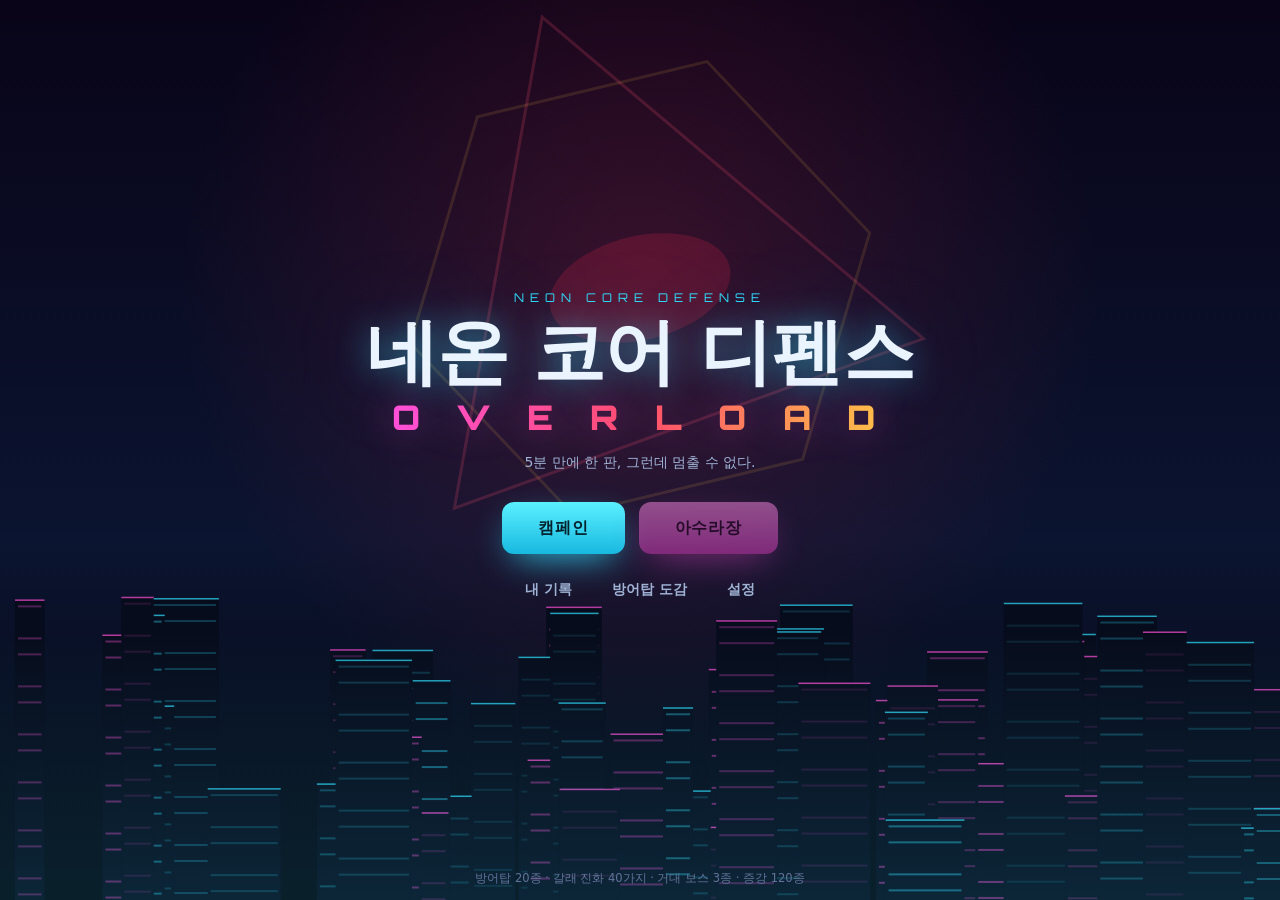
==== index.html @ dfb3e06e "네온 코어 디펜스: 오버로드 — 첫 완성본 기획서에 맞춰 후속작을 새로 만들었다. - 방어탑 20종, LV3 이후 A/B 갈래 진화 (40가지 모습) - 캠페인 3챕터 18스테이지" ====
<!DOCTYPE html>
<html lang="ko">
<head>
<meta charset="utf-8">
<meta name="viewport" content="width=device-width, initial-scale=1, viewport-fit=cover">
<meta name="description" content="네온 코어 디펜스: 오버로드 — 5분 만에 한 판, 그런데 멈출 수 없다.">
<meta name="theme-color" content="#05070f">
<title>네온 코어 디펜스: 오버로드</title>
<style>
@font-face{font-family:'Orbitron';font-weight:400 900;font-display:block;src:url([data-uri]) format('woff2')}
:root{
  --bg:#05070f; --bg2:#0a1124; --panel:rgba(12,20,40,.86); --panel2:rgba(18,30,58,.92);
  --edge:rgba(120,170,255,.18); --edge2:rgba(120,170,255,.32);
  --ice:#eaf4ff; --mute:#9fb2d4; --dim:#61739a;
  --core:#2fe0ff; --mag:#ff4fd8; --gold:#ffc247; --good:#5ef2a4; --bad:#ff4d6d; --vio:#a98bff;
  --r-direct:#6fe4ff; --r-blast:#ff9a3c; --r-elem:#b58bff; --r-ctrl:#5ef2a4; --r-sup:#ffd34d;
  --font-d:'Orbitron',ui-sans-serif,system-ui,sans-serif;
  --font:'Pretendard','Apple SD Gothic Neo','Malgun Gothic','Noto Sans KR',system-ui,sans-serif;
}
*{box-sizing:border-box}
[hidden]{display:none!important}
html,body{margin:0;height:100%;background:var(--bg);color:var(--ice);font-family:var(--font);
  -webkit-tap-highlight-color:transparent;overscroll-behavior:none}
body{overflow:hidden;user-select:none;-webkit-user-select:none;touch-action:manipulation}
button{font:inherit;color:inherit}
#app{position:fixed;inset:0;overflow:hidden;
  background:radial-gradient(1200px 700px at 50% 30%,#0d1a36 0%,#05070f 70%)}
.screen{position:absolute;inset:0;display:flex;flex-direction:column}
.hide{display:none!important}
small{font-size:.78em;color:var(--mute);font-weight:500}
kbd{font-family:var(--font-d);font-size:10px;padding:1px 5px;border-radius:4px;border:1px solid var(--edge2);color:var(--mute)}

/* ---------- 버튼 ---------- */
.btn{cursor:pointer;border:1px solid var(--edge2);background:rgba(255,255,255,.04);border-radius:10px;
  padding:9px 16px;font-weight:700;font-size:14px;transition:transform .12s,background .12s,box-shadow .12s,border-color .12s;
  min-height:40px;display:inline-flex;align-items:center;justify-content:center;gap:6px;white-space:nowrap}
.btn:hover{background:rgba(255,255,255,.08);border-color:rgba(160,200,255,.5)}
a.btn{text-decoration:none}
.btn:active{transform:scale(.97)}
.btn.on{background:rgba(47,224,255,.16);border-color:rgba(47,224,255,.7);color:#dff9ff;box-shadow:0 0 16px -6px var(--core)}
.btn.sm{min-height:34px;padding:6px 11px;font-size:13px;border-radius:9px}
.btn.big{font-family:var(--font-d),var(--font);font-size:16px;letter-spacing:.06em;padding:14px 36px;border-radius:12px;min-height:52px;
  background:linear-gradient(180deg,#5af0ff,#18b9e0);border:0;color:#03202b;box-shadow:0 12px 36px -12px var(--core)}
.btn.big:hover{filter:brightness(1.08);transform:translateY(-2px)}
.btn.big.alt{background:linear-gradient(180deg,#ff8ae6,#e23fc0);color:#2b0322;box-shadow:0 12px 36px -12px var(--mag)}
.btn.big.gold{background:linear-gradient(180deg,#ffe08a,#ffb22e);color:#2a1c00;box-shadow:0 12px 36px -12px var(--gold)}
.btn.ghost{background:transparent;border-color:transparent;color:var(--mute)}
.btn.ghost:hover{color:var(--ice);background:rgba(255,255,255,.05)}
.btn.danger{border-color:rgba(255,77,109,.55);color:#ffb3c0}
.btn[disabled],.btn.off{opacity:.42;pointer-events:none}
.seg{display:inline-flex;border:1px solid var(--edge2);border-radius:10px;overflow:hidden}
.seg .btn{border:0;border-radius:0;min-height:34px}

/* ---------- 타이틀 ---------- */
#s-title{align-items:center;justify-content:center}
#title-bg{position:absolute;inset:0;width:100%;height:100%}
.t-wrap{position:relative;z-index:2;text-align:center;display:flex;flex-direction:column;align-items:center;padding:20px}
.t-kicker{font-family:var(--font-d);letter-spacing:.5em;font-size:12px;color:var(--core);opacity:.8;animation:rise .7s .05s both}
.t-name{margin:10px 0 0;font-size:clamp(34px,7vw,72px);font-weight:800;letter-spacing:-.01em;line-height:1.05;
  text-shadow:0 0 30px rgba(47,224,255,.5),0 0 90px rgba(47,224,255,.25);animation:rise .7s .12s both}
.t-sub{font-family:var(--font-d);font-weight:900;font-size:clamp(18px,3.4vw,34px);letter-spacing:.38em;margin-top:6px;
  background:linear-gradient(90deg,#ff4fd8,#ff4d6d,#ffc247);-webkit-background-clip:text;background-clip:text;color:transparent;
  filter:drop-shadow(0 0 18px rgba(255,79,216,.45));animation:rise .7s .2s both, flick 6s 1.2s infinite}
.t-line{color:var(--mute);margin:16px 0 0;font-size:14px;animation:rise .7s .3s both}
.t-btns{display:flex;gap:14px;margin-top:30px;flex-wrap:wrap;justify-content:center;animation:rise .7s .4s both}
.t-small{display:flex;gap:6px;margin-top:16px;flex-wrap:wrap;justify-content:center;animation:rise .7s .5s both}
.t-foot{position:absolute;bottom:14px;left:0;right:0;text-align:center;font-size:11.5px;color:var(--dim);z-index:2}
@keyframes rise{from{opacity:0;transform:translateY(14px)}to{opacity:1;transform:none}}
@keyframes flick{0%,92%,100%{opacity:1}93%{opacity:.35}95%{opacity:1}96.5%{opacity:.5}}

/* ---------- 공통 상단 바 ---------- */
.bar{display:flex;align-items:center;gap:12px;padding:10px 14px;border-bottom:1px solid var(--edge);background:rgba(5,9,20,.7);
  backdrop-filter:blur(6px);flex:none}
.bar-title{font-weight:800;font-size:16px;flex:1;text-align:center}
.bar-right{min-width:120px;display:flex;justify-content:flex-end}
.stars-total{font-family:var(--font-d);color:var(--gold);font-size:13px;font-weight:700}

/* ---------- 챕터 지도 ---------- */
.ch-tabs{display:flex;gap:8px;justify-content:center;padding:10px;flex:none}
.ch-tab{min-width:150px}
.ch-tab .lock{font-size:12px;opacity:.7}
.map-wrap{flex:1;display:flex;align-items:center;justify-content:center;padding:6px 14px;min-height:0}
.map-board{position:relative;width:min(100%,calc((100dvh - 210px)*16/9));aspect-ratio:16/9;border-radius:18px;overflow:hidden;
  border:1px solid var(--edge2);box-shadow:0 30px 80px -30px rgba(0,0,0,.8),inset 0 0 80px rgba(47,224,255,.06)}
.map-board canvas{position:absolute;inset:0;width:100%;height:100%}
.node{position:absolute;transform:translate(-50%,-50%);width:62px;height:62px;border-radius:50%;cursor:pointer;
  border:2px solid rgba(47,224,255,.75);background:radial-gradient(circle at 50% 40%,rgba(47,224,255,.45),rgba(5,12,28,.9) 70%);
  display:flex;flex-direction:column;align-items:center;justify-content:center;font-family:var(--font-d);font-weight:800;font-size:14px;
  box-shadow:0 0 22px -4px var(--core);transition:transform .15s}
.node:hover{transform:translate(-50%,-50%) scale(1.08)}
.node .ns{font-size:10px;color:var(--gold);letter-spacing:1px;margin-top:1px;font-family:var(--font)}
.node.boss{width:78px;height:78px;border-color:rgba(255,77,109,.9);
  background:radial-gradient(circle at 50% 40%,rgba(255,77,109,.5),rgba(28,5,12,.92) 70%);box-shadow:0 0 30px -4px var(--bad)}
.node.lock{border-color:rgba(120,140,180,.35);background:rgba(10,16,30,.9);box-shadow:none;color:var(--dim);cursor:default}
.node.lock:hover{transform:translate(-50%,-50%)}
.node.next{animation:pulse 1.6s ease-in-out infinite}
.node .nn{font-size:10.5px;font-family:var(--font);font-weight:600;position:absolute;top:100%;margin-top:6px;white-space:nowrap;color:var(--ice);
  text-shadow:0 1px 4px #000}
@keyframes pulse{0%,100%{box-shadow:0 0 22px -4px var(--core)}50%{box-shadow:0 0 38px 4px var(--core)}}
.map-info{flex:none;text-align:center;padding:8px 14px 14px;color:var(--mute);font-size:13px;min-height:40px}

/* ---------- 준비 ---------- */
.prep-body{flex:1;display:grid;grid-template-columns:1fr 340px;gap:16px;padding:14px;min-height:0;overflow:auto}
.prep-col{min-width:0}
.prep-col h3{margin:4px 0 10px;font-size:14px;letter-spacing:.02em}
.prep-towers{display:grid;grid-template-columns:repeat(auto-fill,minmax(122px,1fr));gap:8px;margin-bottom:18px}
.tcard{position:relative;border:1px solid var(--edge);border-radius:12px;padding:10px 8px 8px;background:rgba(255,255,255,.03);
  cursor:pointer;text-align:center;display:flex;flex-direction:column;align-items:center;gap:4px;min-height:112px;transition:transform .12s,border-color .12s}
.tcard:hover{transform:translateY(-2px);border-color:var(--edge2)}
.tcard canvas{width:48px;height:48px}
.tcard .tn{font-size:12.5px;font-weight:700}
.tcard .tc{font-family:var(--font-d);font-size:11px;color:var(--gold)}
.tcard .tr{font-size:10px;color:var(--mute)}
.tcard.on{border-color:rgba(47,224,255,.8);background:rgba(47,224,255,.1);box-shadow:0 0 18px -6px var(--core)}
.tcard.on::after{content:'✓';position:absolute;top:6px;right:8px;color:var(--core);font-weight:900}
.tcard.lock{opacity:.35;cursor:default}
.tcard.lock .tn::after{content:' 🔒'}
.prep-skills{display:grid;grid-template-columns:repeat(auto-fill,minmax(190px,1fr));gap:8px}
.scard{border:1px solid var(--edge);border-radius:12px;padding:10px 12px;cursor:pointer;background:rgba(255,255,255,.03);display:flex;gap:10px;align-items:center}
.scard .si{font-size:24px;width:36px;text-align:center}
.scard .sn{font-weight:800;font-size:13.5px}
.scard .sd{font-size:11.5px;color:var(--mute);line-height:1.45}
.scard.on{border-color:rgba(255,79,216,.8);background:rgba(255,79,216,.1)}
.scard.lock{opacity:.35;cursor:default}
.side{background:var(--panel);border:1px solid var(--edge);border-radius:14px;padding:14px;display:flex;flex-direction:column;gap:8px;
  position:sticky;top:0;align-self:start;max-height:calc(100dvh - 90px);overflow:auto}
.prep-go{position:sticky;bottom:0;background:linear-gradient(0deg,rgba(12,20,40,1) 70%,rgba(12,20,40,0))}
.intel-row{display:flex;align-items:center;gap:8px;font-size:12.5px;padding:5px 0;border-bottom:1px dashed var(--edge)}
.intel-row:last-child{border:0}
.chip{display:inline-flex;align-items:center;gap:5px;font-size:11.5px;padding:3px 9px;border-radius:99px;border:1px solid var(--edge2);background:rgba(255,255,255,.04)}
.chip.new{border-color:rgba(255,194,71,.7);color:var(--gold)}
.chip.boss{border-color:rgba(255,77,109,.7);color:#ffb3c0}
.chips{display:flex;flex-wrap:wrap;gap:5px}
.star-cond{display:flex;flex-direction:column;gap:5px;font-size:12.5px}
.star-cond div{display:flex;gap:8px;align-items:center}
.star-cond .st{color:var(--gold);font-family:var(--font-d);width:42px}
.prep-go{margin-top:auto;padding-top:10px;display:flex;justify-content:center}

/* ---------- 전투 ---------- */
#s-battle{background:#03050c}
.hud{flex:none;display:flex;align-items:center;gap:10px;padding:6px 10px;background:linear-gradient(180deg,rgba(8,14,30,.96),rgba(6,10,22,.9));
  border-bottom:1px solid var(--edge);height:52px}
.hud-l,.hud-r{display:flex;align-items:center;gap:6px}
.hud-c{flex:1;text-align:center;font-weight:700;font-size:13px;color:var(--mute);overflow:hidden;text-overflow:ellipsis;white-space:nowrap}
.ro{display:flex;flex-direction:column;align-items:flex-start;padding:3px 10px;border-radius:9px;border:1px solid var(--edge);background:rgba(255,255,255,.03);min-width:64px}
.ro .k{font-size:9.5px;letter-spacing:.12em;color:var(--dim);font-weight:700}
.ro .v{font-family:var(--font-d);font-weight:800;font-size:16px;line-height:1.1}
.ro.gold .v{color:var(--gold)} .ro.life .v{color:var(--good)} .ro.shield .v{color:#ffe066}
.ro.life.low .v{color:var(--bad);animation:blink .6s steps(2) infinite}
@keyframes blink{50%{opacity:.4}}
.stage{position:relative;flex:1;min-height:0;display:flex;align-items:center;justify-content:center;overflow:hidden}
#game{display:block;touch-action:none;border-radius:4px}
#banner{position:absolute;left:0;right:0;top:34%;text-align:center;pointer-events:none;opacity:0}
#banner.show{animation:bann 2.1s ease forwards}
#banner .b-txt{font-family:var(--font-d),var(--font);font-size:clamp(26px,4.4vw,48px);font-weight:900;letter-spacing:.08em;
  text-shadow:0 0 24px rgba(47,224,255,.65)}
#banner .b-sub{font-size:14px;color:var(--mute);margin-top:6px;font-weight:700}
#banner.bad .b-txt{color:#ffd0d8;text-shadow:0 0 30px rgba(255,77,109,.8)}
@keyframes bann{0%{opacity:0;transform:scale(1.25)}12%{opacity:1;transform:scale(1)}80%{opacity:1}100%{opacity:0;transform:translateY(-10px)}}
#tip{position:absolute;bottom:10px;left:50%;transform:translateX(-50%);background:rgba(6,10,22,.86);border:1px solid var(--edge);
  border-radius:99px;padding:6px 14px;font-size:12.5px;color:var(--mute);pointer-events:none;white-space:nowrap}
#bossname{position:absolute;inset:0;display:flex;flex-direction:column;align-items:center;justify-content:center;pointer-events:none}
#bossname .bn-k{font-family:var(--font-d);letter-spacing:.5em;color:#ff8da1;font-size:13px;animation:bnIn .5s both}
#bossname .bn-n{font-size:clamp(34px,6vw,64px);font-weight:900;color:#fff;text-shadow:0 0 40px rgba(255,77,109,.9),0 0 90px rgba(255,77,109,.5);
  animation:bnSlam .6s cubic-bezier(.2,1.6,.4,1) .15s both}
#bossname .bn-q{margin-top:10px;font-size:15px;color:#ffd0d8;font-weight:700;animation:bnIn .5s .6s both}
@keyframes bnSlam{from{opacity:0;transform:scale(2.4)}to{opacity:1;transform:none}}
@keyframes bnIn{from{opacity:0;transform:translateY(10px)}to{opacity:1;transform:none}}
#skip-cine{position:absolute;right:12px;bottom:12px}

/* 탑 정보 팝업 */
#pop{position:absolute;z-index:20;width:268px;background:var(--panel2);border:1px solid var(--edge2);border-radius:14px;padding:12px;
  box-shadow:0 20px 50px -15px rgba(0,0,0,.85);font-size:12.5px}
#pop .ph{display:flex;align-items:center;gap:10px}
#pop .ph canvas{width:40px;height:40px;flex:none}
#pop .pn{font-weight:800;font-size:14.5px}
#pop .pl{font-size:11px;color:var(--mute)}
#pop .px{margin-left:auto;align-self:flex-start}
#pop .prow{display:grid;grid-template-columns:1fr 1fr;gap:3px 10px;margin:9px 0;color:var(--mute)}
#pop .prow b{color:var(--ice);font-family:var(--font-d);font-size:12px}
#pop .pdesc{color:var(--mute);line-height:1.5;margin-bottom:8px}
#pop .pacts{display:flex;gap:6px;flex-wrap:wrap}
#pop .pacts .btn{flex:1;min-height:42px}
#pop .evo{display:grid;grid-template-columns:1fr 1fr;gap:6px;margin-top:6px}
#pop .evo .btn{flex-direction:column;align-items:flex-start;white-space:normal;text-align:left;padding:8px 9px;min-height:70px;line-height:1.35}
#pop .evo .btn b{font-size:12.5px}
#pop .evo .btn span{font-size:10.5px;color:var(--mute);font-weight:500}
#pop .evo .btn.a{border-color:rgba(255,194,71,.6)} #pop .evo .btn.b{border-color:rgba(255,79,216,.6)}
#pop .modes{display:flex;gap:4px;margin-top:8px}
#pop .modes .btn{flex:1;font-size:11.5px;min-height:30px;padding:4px}
.cost{font-family:var(--font-d);color:var(--gold);font-size:11.5px}

/* 하단 도크 */
.dock{flex:none;position:relative;display:flex;align-items:stretch;gap:10px;padding:8px 10px;height:96px;
  background:linear-gradient(0deg,rgba(8,14,30,.98),rgba(6,10,22,.92));border-top:1px solid var(--edge);transition:height .2s}
.dock.fold{height:36px;padding-top:4px;padding-bottom:4px}
.dock.fold .shop,.dock.fold .skills,.dock.fold .callbox{display:none}
.dock-fold{position:absolute;left:50%;top:-14px;transform:translateX(-50%);width:44px;height:16px;border-radius:8px 8px 0 0;border:1px solid var(--edge);
  border-bottom:0;background:rgba(8,14,30,.98);color:var(--mute);font-size:11px;line-height:1;cursor:pointer;padding:0}
.dock.fold .dock-fold{top:-14px}
.shop{flex:1;display:flex;gap:6px;min-width:0;overflow-x:auto;scrollbar-width:none}
.shop::-webkit-scrollbar{display:none}
.scard2{position:relative;flex:none;width:86px;border:1px solid var(--edge);border-radius:12px;background:rgba(255,255,255,.035);
  display:flex;flex-direction:column;align-items:center;justify-content:center;gap:1px;cursor:grab;touch-action:none;transition:border-color .1s,transform .1s}
.scard2 canvas{width:38px;height:38px;pointer-events:none}
.scard2 .n{font-size:11px;font-weight:700;pointer-events:none;white-space:nowrap}
.scard2 .c{font-family:var(--font-d);font-size:11px;color:var(--gold);pointer-events:none}
.scard2 .hk{position:absolute;top:3px;left:6px;font-family:var(--font-d);font-size:9px;color:var(--dim);pointer-events:none}
.scard2.on{border-color:rgba(47,224,255,.9);background:rgba(47,224,255,.13);box-shadow:0 0 16px -4px var(--core)}
.scard2.poor{opacity:.45}
.scard2.poor .c{color:var(--bad)}
.skills{display:flex;gap:8px}
.skbtn{position:relative;width:74px;border-radius:14px;border:1px solid rgba(255,79,216,.5);background:rgba(255,79,216,.08);cursor:pointer;
  display:flex;flex-direction:column;align-items:center;justify-content:center;gap:2px;overflow:hidden;padding:0}
.skbtn .i{font-size:24px;line-height:1;z-index:1}
.skbtn .n{font-size:10.5px;font-weight:800;z-index:1}
.skbtn .hk{position:absolute;top:3px;left:6px;font-family:var(--font-d);font-size:9px;color:var(--dim);z-index:1}
.skbtn .cd{position:absolute;left:0;right:0;bottom:0;background:rgba(0,0,0,.62);z-index:0}
.skbtn .ct{position:absolute;inset:0;display:flex;align-items:center;justify-content:center;font-family:var(--font-d);font-weight:800;font-size:18px;z-index:2;
  text-shadow:0 0 6px #000}
.skbtn.ready{box-shadow:0 0 18px -2px var(--mag);animation:skready 1.4s ease-in-out infinite}
.skbtn.aim{background:rgba(255,79,216,.3);border-color:#ff9aea}
@keyframes skready{50%{box-shadow:0 0 28px 2px var(--mag)}}
.callbox{display:flex;flex-direction:column;gap:5px;width:132px}
.btn.call{flex:1;flex-direction:column;gap:0;background:linear-gradient(180deg,rgba(47,224,255,.25),rgba(47,224,255,.1));border-color:rgba(47,224,255,.7);
  font-size:13.5px;line-height:1.2}
.btn.call small{font-family:var(--font-d);font-size:10.5px;color:#9fefff}
.btn.call.busy{background:rgba(255,255,255,.04);border-color:var(--edge);color:var(--mute)}
.callbox .btn.sm{min-height:26px;font-size:11px}

/* ---------- 모달 ---------- */
#modal{position:absolute;inset:0;z-index:50;display:flex;align-items:center;justify-content:center;padding:14px;
  background:rgba(2,4,10,.72);backdrop-filter:blur(5px);animation:fadeIn .2s}
@keyframes fadeIn{from{opacity:0}to{opacity:1}}
.sheet{width:min(880px,100%);max-height:100%;overflow:auto;background:linear-gradient(180deg,rgba(14,24,48,.97),rgba(7,12,26,.97));
  border:1px solid var(--edge2);border-radius:18px;padding:22px 24px;box-shadow:0 40px 100px -30px rgba(0,0,0,.9);animation:sheetIn .3s cubic-bezier(.2,1.2,.4,1)}
@keyframes sheetIn{from{opacity:0;transform:translateY(16px) scale(.98)}to{opacity:1;transform:none}}
.sheet h2{margin:0 0 4px;font-size:24px}
.sheet .lead{color:var(--mute);margin:0 0 14px;font-size:13.5px;line-height:1.6}
.sheet .row{display:flex;gap:10px;flex-wrap:wrap;justify-content:center;margin-top:16px}
.sheet.narrow{width:min(480px,100%)}
.kicker{font-family:var(--font-d);font-size:11px;letter-spacing:.3em;color:var(--core);margin-bottom:6px}
.kicker.bad{color:#ff8da1}

/* 결과 */
.res-stars{display:flex;gap:14px;justify-content:center;margin:14px 0 6px}
.res-star{font-size:56px;color:#24304a;line-height:1;transform:scale(.4);opacity:0}
.res-star.got{color:var(--gold);text-shadow:0 0 24px rgba(255,194,71,.8);animation:starIn .55s cubic-bezier(.2,1.8,.4,1) forwards}
.res-star.miss{animation:starMiss .4s ease forwards}
@keyframes starIn{0%{opacity:0;transform:scale(2.6) rotate(-30deg)}100%{opacity:1;transform:none}}
@keyframes starMiss{to{opacity:1;transform:none}}
.res-conds{display:flex;flex-direction:column;gap:4px;max-width:420px;margin:6px auto 0;font-size:13px}
.res-conds div{display:flex;justify-content:space-between;gap:10px;padding:5px 10px;border-radius:8px;background:rgba(255,255,255,.03)}
.res-conds .ok{color:var(--good)} .res-conds .no{color:var(--dim)}
.res-stats{display:grid;grid-template-columns:repeat(4,1fr);gap:8px;margin:14px 0 0}
.res-stats div{background:rgba(255,255,255,.035);border:1px solid var(--edge);border-radius:10px;padding:8px;text-align:center}
.res-stats b{display:block;font-family:var(--font-d);font-size:17px}
.res-stats span{font-size:11px;color:var(--mute)}
.unlock{margin:16px auto 0;width:220px;perspective:800px}
.unlock .card{position:relative;height:150px;transform-style:preserve-3d;animation:flip .9s .9s cubic-bezier(.3,1.3,.4,1) both}
.unlock .face{position:absolute;inset:0;border-radius:14px;backface-visibility:hidden;display:flex;flex-direction:column;align-items:center;justify-content:center;gap:6px;
  border:1px solid rgba(255,194,71,.6)}
.unlock .back{background:repeating-linear-gradient(45deg,#1a2240 0 10px,#141b33 10px 20px);font-size:40px}
.unlock .front{transform:rotateY(180deg);background:radial-gradient(circle at 50% 30%,rgba(255,194,71,.28),rgba(10,16,30,.95) 70%);box-shadow:0 0 40px -8px var(--gold)}
.unlock .front canvas{width:60px;height:60px}
.unlock .front b{font-size:15px} .unlock .front span{font-size:11px;color:var(--gold);letter-spacing:.2em;font-family:var(--font-d)}
@keyframes flip{from{transform:rotateY(0)}to{transform:rotateY(180deg)}}
.near{color:#ffd0d8;font-weight:700;margin-top:6px}

/* 증강 */
.augs{display:grid;grid-template-columns:repeat(3,1fr);gap:12px;margin-top:10px;perspective:900px}
.augs.four{grid-template-columns:repeat(4,1fr)}
.aug{position:relative;text-align:left;border-radius:14px;padding:16px 14px;border:1px solid var(--edge2);cursor:pointer;min-height:170px;
  background:linear-gradient(180deg,rgba(255,255,255,.06),rgba(255,255,255,.015));display:flex;flex-direction:column;gap:8px;overflow:hidden;
  animation:augIn .5s cubic-bezier(.2,1.25,.4,1) backwards;transition:transform .15s}
.aug:hover{transform:translateY(-4px)}
.aug:nth-child(2){animation-delay:.08s} .aug:nth-child(3){animation-delay:.16s} .aug:nth-child(4){animation-delay:.24s}
@keyframes augIn{from{opacity:0;transform:translateY(24px) rotateX(35deg) scale(.92)}}
.aug .ar{font-family:var(--font-d);font-size:10px;letter-spacing:.24em;font-weight:800}
.aug .an{font-size:16px;font-weight:800}
.aug .ad{font-size:12.5px;color:var(--mute);line-height:1.55}
.aug.r1{border-color:rgba(185,198,255,.45)} .aug.r1 .ar{color:#b9c6ff}
.aug.r2{border-color:rgba(255,194,71,.6)} .aug.r2 .ar{color:var(--gold)}
.aug.r3{border-color:rgba(255,79,216,.75);background:linear-gradient(180deg,rgba(255,79,216,.16),rgba(47,224,255,.06))}
.aug.r3 .ar{color:var(--mag)}
.aug.r3::after{content:"";position:absolute;top:0;bottom:0;left:-60%;width:45%;background:linear-gradient(105deg,transparent,rgba(255,255,255,.18),transparent);
  transform:skewX(-18deg);animation:shine 3s .6s ease-in-out infinite;pointer-events:none}
@keyframes shine{0%{left:-60%}40%,100%{left:130%}}
.auglist{display:flex;flex-wrap:wrap;gap:5px;margin-top:10px}

/* 소개 카드 */
.intro{display:flex;gap:18px;align-items:center}
.intro canvas{width:120px;height:120px;flex:none;border-radius:14px;background:radial-gradient(circle,rgba(47,224,255,.12),transparent 70%)}
.intro .ik{font-family:var(--font-d);font-size:11px;letter-spacing:.3em;color:var(--gold)}
.intro h3{margin:4px 0 6px;font-size:22px}
.intro p{margin:0;color:var(--mute);line-height:1.6;font-size:13.5px}
.intro .tip{margin-top:8px;font-size:12.5px;color:var(--good)}

/* 대사 */
.talk{position:absolute;left:50%;bottom:16px;transform:translateX(-50%);width:min(620px,calc(100% - 24px));z-index:30;display:flex;gap:12px;align-items:flex-start;
  background:rgba(8,14,30,.95);border:1px solid rgba(47,224,255,.45);border-radius:14px;padding:12px 14px;cursor:pointer;animation:fadeIn .25s}
.talk.ol{border-color:rgba(255,77,109,.6)}
.talk .av{width:44px;height:44px;border-radius:12px;flex:none;display:flex;align-items:center;justify-content:center;font-size:22px;
  background:radial-gradient(circle,rgba(47,224,255,.3),rgba(47,224,255,.05));border:1px solid rgba(47,224,255,.5)}
.talk.ol .av{background:radial-gradient(circle,rgba(255,77,109,.4),rgba(255,77,109,.05));border-color:rgba(255,77,109,.6)}
.talk .who{font-size:11px;font-weight:800;color:var(--core);letter-spacing:.06em}
.talk.ol .who{color:#ff8da1}
.talk .say{font-size:14px;line-height:1.55;margin-top:2px}
.talk .nx{font-size:10.5px;color:var(--dim);margin-top:4px}

/* 기록 · 도감 · 설정 */
.tbl{width:100%;border-collapse:collapse;font-size:12.5px}
.tbl th,.tbl td{padding:7px 8px;border-bottom:1px solid var(--edge);text-align:left}
.tbl th{color:var(--mute);font-weight:700;font-size:11.5px}
.tbl td.n{font-family:var(--font-d)}
.codex{display:grid;grid-template-columns:repeat(auto-fill,minmax(250px,1fr));gap:10px;margin-top:10px}
.cx{border:1px solid var(--edge);border-radius:12px;padding:10px;background:rgba(255,255,255,.025)}
.cx .h{display:flex;gap:10px;align-items:center}
.cx canvas{width:44px;height:44px}
.cx .nm{font-weight:800}
.cx .ds{font-size:11.5px;color:var(--mute);line-height:1.5;margin-top:6px}
.cx .ev{display:grid;grid-template-columns:1fr 1fr;gap:6px;margin-top:8px}
.cx .ev div{border-radius:8px;padding:6px;background:rgba(255,255,255,.03);font-size:11px;line-height:1.4}
.cx .ev canvas{width:30px;height:30px;display:block}
.cx.lock{opacity:.4}
.set{display:flex;flex-direction:column;gap:14px;margin-top:10px}
.set label{display:flex;justify-content:space-between;align-items:center;gap:14px;font-size:14px}
.set input[type=range]{width:220px;accent-color:var(--core)}
.tabs2{display:flex;gap:6px;margin-bottom:10px}

/* 코치(튜토리얼) */
#coach{position:absolute;z-index:40;left:50%;transform:translateX(-50%);width:min(560px,calc(100% - 24px));top:64px;
  padding:13px 15px 11px;border-radius:14px;border:1px solid rgba(47,224,255,.55);background:linear-gradient(180deg,rgba(14,28,56,.97),rgba(7,13,28,.97));
  box-shadow:0 18px 50px -12px rgba(0,0,0,.75),0 0 36px -10px rgba(47,224,255,.5);animation:fadeIn .3s}
#coach.bot{top:auto;bottom:112px}
#coach .ch{display:flex;align-items:center;gap:8px;margin-bottom:5px}
#coach .cs{font-family:var(--font-d);font-size:10px;letter-spacing:.18em;color:var(--core);font-weight:700}
#coach .cd{display:flex;gap:4px;margin-left:auto}
#coach .cd i{width:6px;height:6px;border-radius:50%;background:rgba(255,255,255,.18)}
#coach .cd i.dn{background:rgba(47,224,255,.5)} #coach .cd i.on{background:var(--core);box-shadow:0 0 8px var(--core)}
#coach h4{margin:0 0 4px;font-size:15px}
#coach p{margin:0;font-size:13px;line-height:1.65;color:var(--mute)}
#coach p b{color:var(--ice)}
#coach .cb{display:flex;align-items:center;gap:8px;margin-top:9px}
#coach .cb .sp{flex:1}
#coach .skip{background:none;border:0;color:var(--dim);font-size:11.5px;cursor:pointer;text-decoration:underline}
#coach .wait{font-size:11px;color:var(--core)}
.hl{animation:hlPulse 1.3s ease-in-out infinite!important}
@keyframes hlPulse{0%,100%{box-shadow:0 0 0 2px rgba(47,224,255,.95),0 0 0 6px rgba(47,224,255,.16)}50%{box-shadow:0 0 0 2px #2fe0ff,0 0 0 12px rgba(47,224,255,.04)}}

#toast{position:absolute;top:62px;left:50%;transform:translateX(-50%);z-index:60;display:flex;flex-direction:column;gap:6px;align-items:center;pointer-events:none}
.tst{background:rgba(8,14,30,.95);border:1px solid var(--edge2);border-radius:99px;padding:7px 16px;font-size:13px;font-weight:700;animation:tst 2.6s ease forwards}
.tst.good{border-color:rgba(94,242,164,.6);color:#c9ffe4} .tst.bad{border-color:rgba(255,77,109,.6);color:#ffd0d8} .tst.gold{border-color:rgba(255,194,71,.7);color:#ffe9b3}
@keyframes tst{0%{opacity:0;transform:translateY(-8px)}10%,80%{opacity:1;transform:none}100%{opacity:0}}
#flash{position:absolute;inset:0;pointer-events:none;z-index:45;opacity:0}
#flash.go{animation:flashA .6s ease forwards}
@keyframes flashA{0%{opacity:.55}100%{opacity:0}}

/* ---------- 반응형 ---------- */
@media (max-width:900px){
  .prep-body{grid-template-columns:1fr}
  .augs,.augs.four{grid-template-columns:1fr}
  .aug{min-height:0}
  .res-stats{grid-template-columns:repeat(2,1fr)}
}
@media (max-height:520px){
  .hud{height:44px;padding:3px 8px} .ro{padding:1px 8px;min-width:54px} .ro .v{font-size:14px} .hud-c{display:none}
  .dock{height:78px;padding:5px 8px} .scard2{width:72px} .scard2 canvas{width:30px;height:30px} .skbtn{width:62px} .callbox{width:108px}
  .t-btns{margin-top:18px} .t-line{display:none}
  .map-board{width:min(100%,calc((100dvh - 150px)*16/9))}
  .node{width:48px;height:48px;font-size:12px} .node.boss{width:60px;height:60px}
  .sheet{padding:14px 16px}
}
/* 폰 가로 화면: 상점·스킬·호출을 오른쪽 세로 막대로 옮겨 맵을 최대한 크게 */
@media (max-height:470px) and (min-aspect-ratio:4/3){
  #s-battle{display:grid;grid-template-columns:1fr 176px;grid-template-rows:40px 1fr}
  .hud{grid-column:1/3;height:40px}
  .stage{grid-column:1;grid-row:2}
  .dock,.dock.fold{grid-column:2;grid-row:2;height:auto;flex-direction:column;padding:6px;border-top:0;border-left:1px solid var(--edge);gap:6px;min-height:0}
  .dock.fold .shop,.dock.fold .skills,.dock.fold .callbox{display:flex}
  .dock-fold{display:none}
  .shop{flex-wrap:wrap;overflow-y:auto;overflow-x:hidden;align-content:flex-start;flex:1;min-height:0}
  .scard2{width:calc(50% - 3px);height:56px}
  .scard2 canvas{width:26px;height:26px}
  .skills{gap:6px} .skbtn{flex:1;width:auto;height:52px}
  .callbox{width:100%;flex-direction:row;gap:5px} .btn.call{min-height:44px;flex:1} .callbox .btn.sm{min-height:44px}
  #coach{width:calc(100% - 200px);left:calc(50% - 88px)}
}
@media (max-width:620px){
  .hud-c{display:none} .ch-tab{min-width:0}
  .callbox{width:96px}
}
@media (prefers-reduced-motion:reduce){*{animation-duration:.01ms!important;transition-duration:.01ms!important}}

</style>
</head>
<body>
<div id="app">

  <!-- 타이틀 -->
  <section id="s-title" class="screen">
    <canvas id="title-bg" aria-hidden="true"></canvas>
    <div class="t-wrap">
      <div class="t-kicker">NEON CORE DEFENSE</div>
      <h1 class="t-name">네온 코어 디펜스</h1>
      <div class="t-sub">O V E R L O A D</div>
      <p class="t-line">5분 만에 한 판, 그런데 멈출 수 없다.</p>
      <div class="t-btns">
        <button class="btn big" id="t-campaign">캠페인</button>
        <button class="btn big alt" id="t-chaos">아수라장</button>
      </div>
      <div class="t-small">
        <button class="btn ghost" id="t-records">내 기록</button>
        <button class="btn ghost" id="t-codex">방어탑 도감</button>
        <button class="btn ghost" id="t-settings">설정</button>
      </div>
    </div>
    <div class="t-foot">방어탑 20종 · 갈래 진화 40가지 · 거대 보스 3종 · 증강 120종</div>
  </section>

  <!-- 챕터 지도 -->
  <section id="s-map" class="screen hide">
    <header class="bar">
      <button class="btn ghost" id="m-back">← 타이틀</button>
      <div class="bar-title" id="m-title">챕터 1 · 네온 시가지</div>
      <div class="bar-right"><span class="stars-total" id="m-stars">★ 0 / 54</span></div>
    </header>
    <div class="ch-tabs" id="m-tabs"></div>
    <div class="map-wrap"><div class="map-board" id="m-board"></div></div>
    <div class="map-info" id="m-info"></div>
  </section>

  <!-- 준비 -->
  <section id="s-prep" class="screen hide">
    <header class="bar">
      <button class="btn ghost" id="p-back">← 지도</button>
      <div class="bar-title" id="p-title">1-1 첫 불빛</div>
      <div class="bar-right"></div>
    </header>
    <div class="prep-body">
      <div class="prep-col">
        <h3>데려갈 방어탑 <small id="p-count">0 / 6</small></h3>
        <div class="prep-towers" id="p-towers"></div>
        <h3>사령관 스킬 <small id="p-scount">0 / 2</small></h3>
        <div class="prep-skills" id="p-skills"></div>
      </div>
      <div class="prep-col side">
        <h3>정찰 보고</h3>
        <div id="p-intel"></div>
        <div class="prep-go"><button class="btn big" id="p-go">출격</button></div>
      </div>
    </div>
  </section>

  <!-- 전투 -->
  <section id="s-battle" class="screen hide">
    <header class="hud" id="hud">
      <div class="hud-l">
        <div class="ro"><span class="k">WAVE</span><span class="v" id="h-wave">0/10</span></div>
        <div class="ro gold"><span class="k">에너지</span><span class="v" id="h-gold">0</span></div>
        <div class="ro life"><span class="k">코어</span><span class="v" id="h-life">20</span></div>
        <div class="ro shield hide" id="h-shield-box"><span class="k">보호막</span><span class="v" id="h-shield">0</span></div>
      </div>
      <div class="hud-c" id="h-stage">1-1 첫 불빛</div>
      <div class="hud-r">
        <div class="seg"><button class="btn sm on" data-speed="1">1×</button><button class="btn sm" data-speed="2">2×</button><button class="btn sm" data-speed="3">3×</button></div>
        <button class="btn sm" id="h-pause">❚❚</button>
        <button class="btn sm" id="h-menu">메뉴</button>
      </div>
    </header>
    <div class="stage" id="stage">
      <canvas id="game" width="1280" height="720"></canvas>
      <div id="banner"><div class="b-txt"></div><div class="b-sub"></div></div>
      <div id="tip" class="hide"></div>
      <div id="pop" class="hide"></div>
      <div id="bossname" class="hide"></div>
      <button class="btn sm" id="skip-cine" hidden>건너뛰기 ▶</button>
    </div>
    <footer class="dock" id="dock">
      <button class="dock-fold" id="d-fold" title="상점 접기">▾</button>
      <div class="shop" id="shop"></div>
      <div class="skills" id="skills"></div>
      <div class="callbox">
        <button class="btn call" id="d-call"><span>웨이브 호출</span><small id="d-callsub">Space</small></button>
        <button class="btn sm on" id="d-auto" title="웨이브 자동 시작">자동</button>
      </div>
    </footer>
  </section>

  <!-- 모달 -->
  <div id="modal" class="hide"><div class="sheet" id="sheet"></div></div>
  <div id="coach" class="hide"></div>
  <div id="toast"></div>
  <div id="flash"></div>
</div>
<script>
/* ── 00-core.js ── */
'use strict';
/* ═══════════════════════════════════════════════════════════════
   네온 코어 디펜스: 오버로드
   파일 순서대로 이어 붙여 하나의 <script>가 된다 (build.py).
   ═══════════════════════════════════════════════════════════════ */
const W=1280, H=720, TILE=40, COLS=32, ROWS=18, TAU=Math.PI*2, FIX=1/60;
const DEBUG=/[?&]debug/.test(location.search);

const clamp=(v,a,b)=>v<a?a:(v>b?b:v);
const lerp=(a,b,t)=>a+(b-a)*t;
const rnd=(a,b)=>a+Math.random()*(b-a);
const d2=(ax,ay,bx,by)=>{ const dx=ax-bx, dy=ay-by; return dx*dx+dy*dy; };
const $=s=>document.querySelector(s);
const $$=s=>document.querySelectorAll(s);
const fmt=n=>Math.round(n).toLocaleString('ko-KR');
const esc=s=>String(s).replace(/[&<>"]/g,c=>({'&':'&amp;','<':'&lt;','>':'&gt;','"':'&quot;'}[c]));
const angDiff=(a,b)=>{ let d=(a-b)%TAU; if(d>Math.PI) d-=TAU; if(d<-Math.PI) d+=TAU; return d; };
function mulberry32(a){ return function(){ a|=0; a=a+0x6D2B79F5|0; let t=Math.imul(a^a>>>15,1|a); t=t+Math.imul(t^t>>>7,61|t)^t; return ((t^t>>>14)>>>0)/4294967296; }; }
function easeOut(t){ return 1-Math.pow(1-t,3); }
function easeInOut(t){ return t<.5?4*t*t*t:1-Math.pow(-2*t+2,3)/2; }

/* ═══════════ 저장 ═══════════
   기기(브라우저 저장소)에만 저장한다. 전작과 섞이지 않도록 다른 키를 쓴다. */
const SAVE={
 key:'ncd_overload_v1',
 d:null,
 fresh(){
  return {
   v:1,
   stars:{}, best:{}, hard:{},            // 스테이지별 별 · 최고 기록(초) · 하드 클리어
   cleared:{},                            // 처음 클리어한 스테이지
   seenEnemy:{}, seenBoss:{}, seenTalk:{},
   loadout:{towers:[],skills:[]},
   chaos:[],                              // 아수라장 상위 10판
   chaosMap:'1-1',
   losses:{},                             // 스테이지별 연속 패배
   stats:{time:0,kills:0,games:0,use:{},evo:{}},
   tut:false,
   set:{mus:.7,sfx:.8,fx:'auto'}
  };
 },
 load(){
  let d=null;
  try{ d=JSON.parse(localStorage.getItem(this.key)||'null'); }catch(e){ d=null; }
  const f=this.fresh();
  if(!d||typeof d!=='object') d=f;
  for(const k in f) if(d[k]===undefined) d[k]=f[k];
  for(const k in f.set) if(d.set[k]===undefined) d.set[k]=f.set[k];
  for(const k in f.stats) if(d.stats[k]===undefined) d.stats[k]=f.stats[k];
  this.d=d;
  return d;
 },
 save(){ try{ localStorage.setItem(this.key,JSON.stringify(this.d)); }catch(e){} },
 reset(){ this.d=this.fresh(); this.save(); }
};
SAVE.load();

/* 해금 여부는 클리어 기록에서 계산한다 — 저장 형식이 단순해진다 */
function isCleared(id){ return !!SAVE.d.cleared[id]; }
function totalStars(){ let n=0; for(const k in SAVE.d.stars) n+=SAVE.d.stars[k]; return n; }

/* 간단한 화면 알림 */
function toast(msg,kind){
 const el=document.createElement('div');
 el.className='tst'+(kind?' '+kind:'');
 el.innerHTML=msg;
 $('#toast').appendChild(el);
 setTimeout(()=>el.remove(),2700);
}
function screenFlash(col){
 const f=$('#flash');
 f.style.background='radial-gradient(circle at 50% 50%,'+col+',transparent 65%)';
 f.classList.remove('go'); void f.offsetWidth; f.classList.add('go');
}

/* ── 01-audio.js ── */
/* ═══════════ 사운드 ═══════════
   효과음은 전부 합성한다. 배경음악은 챕터 1에 사용자가 만든 곡(mp3)을 쓰고,
   나머지 테마는 같은 엔진으로 절차적으로 연주한다. */
const MUSIC_MP3='[data-uri]';

/* 패턴 문자열 → 배열. '.'은 쉼표 */
function pat(s){ return s.replace(/\s+/g,'').split(''); }

const THEMES={
 menu:{bpm:80,root:110,scale:[0,2,3,5,7,8,10],prog:[0,5,3,4],
  bass:pat('x... .... x... ..o.'), arp:pat('0.1. 2.1. 0.1. 2.3.'),
  kick:pat('x... .... x... ....'), snare:pat('.... x... .... x...'), hat:pat('..x. ..x. ..x. ..x.'),
  bassType:'triangle', bassLp:500, arpType:'sine', arpLp:2600, pad:1, verb:1},
 ch2:{bpm:88,root:73.42,scale:[0,2,3,5,7,9,10],prog:[0,3,6,4],
  bass:pat('x..x ..x. x..x .o..'), arp:pat('0.2. 1.3. 2.1. 3.2.'),
  kick:pat('x... ..x. x... ....'), snare:pat('.... x... .... x..x'), hat:pat('x.x. x.x. x.x. xxx.'),
  bassType:'sawtooth', bassLp:380, arpType:'triangle', arpLp:2200, pad:1, verb:1},
 ch3:{bpm:122,root:82.41,scale:[0,1,3,5,7,8,10],prog:[0,1,5,6],
  bass:pat('xx.x x.x. xx.x x.o.'), arp:pat('0123 2103 0123 3210'),
  kick:pat('x..x x... x..x x..x'), snare:pat('.... x... .... x.x.'), hat:pat('xxxx xxxx xxxx xxxx'),
  bassType:'sawtooth', bassLp:700, arpType:'square', arpLp:3000, pad:0, verb:0},
 boss1:{bpm:96,root:65.41,scale:[0,2,3,5,7,8,11],prog:[0,0,5,4],
  bass:pat('x.xx .x.x x.xx .xo.'), arp:pat('0... 0..1 0... 2.1.'),
  kick:pat('x.x. x.x. x.x. x.xx'), snare:pat('.... x... .... x...'), hat:pat('x.xx x.xx x.xx x.xx'),
  bassType:'square', bassLp:520, arpType:'sawtooth', arpLp:1800, pad:0, verb:0, drive:1},
 boss2:{bpm:108,root:92.5,scale:[0,1,3,4,6,8,9],prog:[0,1,0,6],
  bass:pat('x..x ..x. .x.. x.o.'), arp:pat('0213 0213 1302 1302'),
  kick:pat('x... x..x ..x. x...'), snare:pat('.... x... .x.. x...'), hat:pat('.xx. .xx. .xx. .xxx'),
  bassType:'sawtooth', bassLp:460, arpType:'triangle', arpLp:3400, pad:1, verb:1},
 boss3:{bpm:132,root:110,scale:[0,2,3,5,7,8,10],prog:[0,5,6,4],
  bass:pat('xoxo xoxo xoxo xoxx'), arp:pat('0123 1230 2301 3210'),
  kick:pat('x.x. x.x. x.x. x.xx'), snare:pat('.... x... .... x.xx'), hat:pat('xxxx xxxx xxxx xxxx'),
  bassType:'sawtooth', bassLp:900, arpType:'square', arpLp:3600, pad:1, verb:1, drive:1}
};

const SND={
 ctx:null,master:null,comp:null,gSfx:null,gMus:null,verb:null,send:null,noise:null,
 on:true,ready:false,voices:0,last:Object.create(null),
 init(){
  if(this.ctx) return;
  const AC=window.AudioContext||window.webkitAudioContext; if(!AC) return;
  try{
   const c=new AC(); this.ctx=c;
   this.comp=c.createDynamicsCompressor();
   this.comp.threshold.value=-10; this.comp.knee.value=8; this.comp.ratio.value=12;
   this.comp.attack.value=.003; this.comp.release.value=.2;
   this.comp.connect(c.destination);
   this.master=c.createGain(); this.master.gain.value=.9; this.master.connect(this.comp);
   this.gSfx=c.createGain(); this.gSfx.connect(this.master);
   this.gMus=c.createGain(); this.gMus.gain.value=0; this.gMus.connect(this.master);
   this.musFilter=c.createBiquadFilter(); this.musFilter.type='lowpass'; this.musFilter.frequency.value=12000;
   this.musFilter.connect(this.gMus);
   this.verb=c.createConvolver(); this.verb.buffer=this.mkIR(1.9,2.6);
   const vg=c.createGain(); vg.gain.value=.8; this.verb.connect(vg); vg.connect(this.master);
   this.send=c.createGain(); this.send.connect(this.verb);
   this.musSend=c.createGain(); this.musSend.gain.value=.35; this.musSend.connect(this.verb);
   const len=(c.sampleRate*1.6)|0, b=c.createBuffer(1,len,c.sampleRate), d=b.getChannelData(0);
   for(let i=0;i<len;i++) d[i]=Math.random()*2-1;
   this.noise=b;
   this.ready=true;
   this.applyVol();
  }catch(e){ this.ready=false; }
 },
 mkIR(dur,decay){
  const c=this.ctx, n=(c.sampleRate*dur)|0, buf=c.createBuffer(2,n,c.sampleRate);
  for(let ch=0;ch<2;ch++){
   const d=buf.getChannelData(ch); let lp=0;
   for(let i=0;i<n;i++){ const v=(Math.random()*2-1)*Math.pow(1-i/n,decay); lp+=(v-lp)*.35; d[i]=lp; }
  }
  return buf;
 },
 applyVol(){
  if(!this.ready) return;
  const s=SAVE.d.set, t=this.ctx.currentTime;
  this.gSfx.gain.setTargetAtTime(.55*s.sfx,t,.05);
  this.on=s.sfx>0.001;
  if(this.mTheme) this.gMus.gain.setTargetAtTime(.38*s.mus,t,.3);
 },
 resume(){ if(this.ctx&&this.ctx.state==='suspended') this.ctx.resume().catch(()=>{}); },
 /* 화면이 가려지거나 일시정지하면 오디오 클록 자체를 멈춘다 */
 pauseAll(){ if(this.ctx&&this.ctx.state==='running') this.ctx.suspend().catch(()=>{}); },
 resumeAll(){ if(this.ctx&&this.ctx.state==='suspended') this.ctx.resume().catch(()=>{}); },
 /* 탭을 닫을 때: 연결을 먼저 끊어(동기) 스피커로 가는 길을 막고 컨텍스트를 닫는다 */
 hardStop(){
  try{ if(this.mp3Src){ this.mp3Src.stop(); this.mp3Src.disconnect(); } }catch(e){}
  try{ if(this.master){ this.master.gain.value=0; this.master.disconnect(); } }catch(e){}
  try{ if(this.comp) this.comp.disconnect(); }catch(e){}
  try{ if(this.ctx) this.ctx.close(); }catch(e){}
  if(this.mTimer){ clearInterval(this.mTimer); this.mTimer=null; }
  this.ctx=null; this.ready=false;
 },
 busy(){ return this.voices>28; },

 tone(o){
  if(!this.ready||!this.on||this.busy()) return;
  const c=this.ctx, t=c.currentTime+(o.at||0);
  const osc=c.createOscillator(), g=c.createGain();
  osc.type=o.type||'sine';
  osc.frequency.setValueAtTime(o.f,t);
  if(o.f2) osc.frequency.exponentialRampToValueAtTime(Math.max(20,o.f2),t+o.d);
  if(o.detune) osc.detune.value=o.detune;
  g.gain.setValueAtTime(0,t);
  g.gain.linearRampToValueAtTime(o.g||.2,t+(o.atk||.005));
  g.gain.exponentialRampToValueAtTime(.0001,t+o.d);
  let node=osc;
  if(o.lp){
   const f=c.createBiquadFilter(); f.type='lowpass';
   f.frequency.setValueAtTime(o.lp,t);
   if(o.lp2) f.frequency.exponentialRampToValueAtTime(Math.max(60,o.lp2),t+o.d);
   f.Q.value=o.q||.7; node.connect(f); node=f;
  }
  node.connect(g); g.connect(this.gSfx);
  if(o.verb) g.connect(this.send);
  this.voices++; osc.onended=()=>{ this.voices--; };
  osc.start(t); osc.stop(t+o.d+.02);
 },
 hiss(o){
  if(!this.ready||!this.on||this.busy()) return;
  const c=this.ctx, t=c.currentTime+(o.at||0);
  const s=c.createBufferSource(); s.buffer=this.noise;
  if(o.rate) s.playbackRate.value=o.rate;
  const f=c.createBiquadFilter(); f.type=o.type||'lowpass';
  f.frequency.setValueAtTime(o.f,t);
  if(o.f2) f.frequency.exponentialRampToValueAtTime(Math.max(40,o.f2),t+o.d);
  f.Q.value=o.q||1;
  const g=c.createGain();
  g.gain.setValueAtTime(0,t); g.gain.linearRampToValueAtTime(o.g||.2,t+(o.atk||.004));
  g.gain.exponentialRampToValueAtTime(.0001,t+o.d);
  s.connect(f); f.connect(g); g.connect(this.gSfx);
  if(o.verb) g.connect(this.send);
  this.voices++; s.onended=()=>{ this.voices--; };
  s.start(t); s.stop(t+o.d+.02);
 },
 fm(o){
  if(!this.ready||!this.on||this.busy()) return;
  const c=this.ctx, t=c.currentTime+(o.at||0);
  const car=c.createOscillator(), mod=c.createOscillator(), mg=c.createGain(), g=c.createGain();
  car.frequency.setValueAtTime(o.f,t);
  if(o.f2) car.frequency.exponentialRampToValueAtTime(Math.max(20,o.f2),t+o.d);
  mod.frequency.setValueAtTime(o.f*(o.ratio||2.4),t);
  mg.gain.setValueAtTime(o.idx||300,t); mg.gain.exponentialRampToValueAtTime(1,t+o.d*.8);
  mod.connect(mg); mg.connect(car.frequency);
  g.gain.setValueAtTime(0,t); g.gain.linearRampToValueAtTime(o.g||.18,t+.004);
  g.gain.exponentialRampToValueAtTime(.0001,t+o.d);
  car.connect(g); g.connect(this.gSfx);
  if(o.verb) g.connect(this.send);
  this.voices++; car.onended=()=>{ this.voices--; };
  car.start(t); mod.start(t); car.stop(t+o.d+.02); mod.stop(t+o.d+.02);
 },
 chord(notes,o){
  o=o||{};
  for(let i=0;i<notes.length;i++)
   this.tone({f:notes[i],type:o.type||'triangle',d:o.d||.5,g:o.g||.09,at:(o.at||0)+i*(o.stag||.06),lp:o.lp||4000,verb:o.verb});
 },

 play(name,gate){
  if(!this.ready||!this.on) return;
  if(gate){ const now=performance.now(); if(this.last[name]&&now-this.last[name]<gate) return; this.last[name]=now; }
  switch(name){
   /* ── 사격 ── */
   case 'pulse': this.fm({f:780,f2:320,d:.07,g:.045,ratio:3.1,idx:420}); this.hiss({f:5200,f2:1800,d:.035,g:.02,type:'highpass'}); break;
   case 'gatling': this.hiss({f:3600,f2:1200,d:.04,g:.035,type:'bandpass',q:1.4}); break;
   case 'rail': this.tone({f:2400,f2:180,type:'sawtooth',d:.22,g:.08,lp:6000,lp2:600}); this.hiss({f:8000,f2:1500,d:.18,g:.06,type:'highpass'}); break;
   case 'sniper': this.fm({f:180,f2:60,d:.22,g:.16,ratio:5,idx:900}); this.hiss({f:6000,f2:900,d:.12,g:.09,type:'highpass'}); break;
   case 'bounce': this.fm({f:1200,f2:2000,d:.06,g:.04,ratio:1.5,idx:200}); break;
   case 'shotgun': this.hiss({f:2600,f2:300,d:.16,g:.14}); this.tone({f:120,f2:50,type:'square',d:.1,g:.06,lp:700}); break;
   case 'laser': this.tone({f:900,f2:1300,type:'sawtooth',d:.12,g:.025,lp:2600}); break;
   case 'mortar': this.tone({f:150,f2:44,type:'sawtooth',d:.2,g:.12,lp:900,lp2:260}); this.hiss({f:1400,f2:300,d:.16,g:.06}); break;
   case 'missile': this.hiss({f:900,f2:3200,d:.28,g:.07,type:'bandpass',q:1.6}); break;
   case 'mine': this.tone({f:420,f2:300,type:'square',d:.06,g:.03,lp:1600}); break;
   case 'plasma': this.tone({f:300,f2:900,type:'sawtooth',d:.3,g:.08,lp:1600,lp2:4000,verb:1}); this.fm({f:120,f2:240,d:.3,g:.06,ratio:1.5,idx:400}); break;
   case 'overcharge': this.tone({f:80,f2:1600,type:'sawtooth',d:.5,g:.12,lp:900,lp2:6000,verb:1}); break;
   case 'arc': this.tone({f:1700,f2:150,type:'sawtooth',d:.14,g:.065,lp:4200,lp2:700}); this.hiss({f:5200,f2:900,d:.12,g:.045,type:'highpass'}); break;
   case 'cryo': this.hiss({f:3000,f2:700,d:.28,g:.05,type:'bandpass',q:2.4,verb:1}); this.tone({f:1800,f2:2600,type:'sine',d:.2,g:.025,at:.02,verb:1}); break;
   case 'freeze': this.fm({f:2400,f2:3600,d:.4,g:.05,ratio:1.41,idx:800,verb:1}); this.hiss({f:7000,f2:2000,d:.3,g:.05,type:'highpass'}); break;
   case 'venom': this.hiss({f:900,f2:2400,d:.14,g:.05,type:'bandpass',q:3}); break;
   case 'flame': this.hiss({f:700,f2:1400,d:.16,g:.06,type:'bandpass',q:.8}); break;
   case 'grav': this.tone({f:90,f2:40,type:'sine',d:.5,g:.15,verb:1}); this.tone({f:180,f2:60,type:'triangle',d:.4,g:.05}); break;
   case 'sonic': this.tone({f:220,f2:70,type:'sine',d:.28,g:.13}); this.hiss({f:1200,f2:200,d:.22,g:.06}); break;
   case 'mark': this.fm({f:1400,f2:1800,d:.12,g:.04,ratio:2,idx:200}); break;
   case 'net': this.hiss({f:2000,f2:600,d:.18,g:.05,type:'bandpass',q:2}); this.tone({f:600,f2:300,type:'triangle',d:.12,g:.03}); break;
   case 'drone': this.fm({f:1100,f2:700,d:.05,g:.025,ratio:2,idx:150}); break;
   /* ── 피격 · 폭발 ── */
   case 'boom': this.tone({f:120,f2:36,type:'sine',d:.32,g:.16}); this.hiss({f:1600,f2:120,d:.3,g:.11}); break;
   case 'bigboom': this.tone({f:80,f2:24,type:'sine',d:.9,g:.26,verb:1}); this.hiss({f:2400,f2:80,d:.9,g:.18,verb:1}); this.fm({f:60,f2:30,d:.7,g:.12,ratio:3,idx:600}); break;
   case 'die': this.fm({f:520,f2:110,d:.13,g:.05,ratio:1.7,idx:260}); break;
   case 'shieldbreak': this.fm({f:1800,f2:400,d:.2,g:.06,ratio:3.3,idx:700}); break;
   case 'leak': this.tone({f:300,f2:90,type:'sawtooth',d:.4,g:.12,lp:900}); this.tone({f:200,f2:60,type:'square',d:.35,g:.06,lp:600,at:.05}); break;
   /* ── UI ── */
   case 'click': this.fm({f:1300,f2:900,d:.05,g:.035,ratio:2,idx:120}); break;
   case 'build': this.tone({f:520,f2:780,type:'triangle',d:.12,g:.08}); this.tone({f:1040,type:'sine',d:.1,g:.04,at:.05}); break;
   case 'upgrade': this.chord([523,659,784],{type:'triangle',d:.3,g:.06,stag:.05}); break;
   case 'evolve': this.chord([392,523,659,784,1047],{type:'sawtooth',d:.8,g:.05,stag:.07,lp:3200,verb:1}); this.hiss({f:2000,f2:9000,d:.7,g:.05,type:'highpass',verb:1}); break;
   case 'sell': this.tone({f:700,f2:420,type:'triangle',d:.14,g:.06}); break;
   case 'nope': this.tone({f:180,f2:140,type:'square',d:.12,g:.05,lp:800}); break;
   case 'wave': this.tone({f:220,f2:440,type:'sawtooth',d:.45,g:.07,lp:1200,lp2:3000,verb:1}); break;
   case 'star': this.chord([1047,1319,1568],{type:'triangle',d:.35,g:.07,stag:.04,verb:1}); break;
   case 'unlock': this.chord([523,784,1047,1568],{type:'triangle',d:.9,g:.07,stag:.09,verb:1}); break;
   case 'win': this.chord([523,659,784,1047],{type:'triangle',d:1.1,g:.09,stag:.12,verb:1}); this.chord([262,330,392],{type:'sine',d:1.4,g:.06,at:.45,verb:1}); break;
   case 'lose': this.chord([392,330,262,196],{type:'sawtooth',d:1,g:.09,stag:.2,lp:1100,verb:1}); this.tone({f:49,type:'sine',d:1.8,g:.13}); break;
   case 'augshow': this.hiss({f:600,f2:6000,d:.5,g:.05,type:'bandpass',q:2,verb:1}); this.chord([440,554,659],{type:'sine',d:.5,g:.04,stag:.08,verb:1}); break;
   case 'aug1': this.chord([523,659,784],{type:'triangle',d:.4,g:.07,stag:.05}); break;
   case 'aug2': this.chord([587,740,880,1175],{type:'triangle',d:.6,g:.07,stag:.06,verb:1}); break;
   case 'aug3': this.chord([440,554,659,880,1109,1319],{type:'sawtooth',d:1.1,g:.05,stag:.07,lp:3600,verb:1}); this.tone({f:55,f2:110,type:'sine',d:1,g:.15}); break;
   /* ── 스킬 ── */
   case 'orbital': this.tone({f:1800,f2:200,type:'sawtooth',d:.8,g:.1,lp:5000,lp2:500,verb:1}); this.tone({f:60,f2:30,type:'sine',d:1,g:.25,at:.05}); this.hiss({f:3000,f2:100,d:1,g:.15,verb:1}); break;
   case 'orbitalcharge': this.tone({f:300,f2:2400,type:'sine',d:1,g:.05,verb:1}); break;
   case 'skfreeze': this.fm({f:2000,f2:4000,d:1,g:.06,ratio:1.41,idx:1200,verb:1}); this.hiss({f:9000,f2:3000,d:.9,g:.06,type:'highpass',verb:1}); break;
   case 'overclock': this.tone({f:200,f2:1600,type:'square',d:.6,g:.06,lp:2400}); this.chord([660,880,1320],{type:'sawtooth',d:.5,g:.04,stag:.05,lp:3000,at:.2}); break;
   case 'repair': this.chord([392,494,587,784],{type:'sine',d:.8,g:.07,stag:.1,verb:1}); break;
   case 'surge': this.chord([784,988,1175],{type:'triangle',d:.4,g:.07,stag:.04}); this.hiss({f:4000,f2:9000,d:.3,g:.04,type:'highpass'}); break;
   /* ── 적 · 보스 ── */
   case 'blink': this.fm({f:1500,f2:300,d:.16,g:.05,ratio:2,idx:350}); this.hiss({f:7000,f2:2500,d:.1,g:.035,type:'highpass'}); break;
   case 'jam': this.fm({f:420,f2:140,d:.25,g:.07,ratio:7,idx:600}); break;
   case 'heal': this.tone({f:660,f2:990,type:'sine',d:.2,g:.03}); break;
   case 'spawn': this.tone({f:200,f2:500,type:'triangle',d:.2,g:.05}); break;
   case 'bossin': this.tone({f:64,f2:40,type:'sawtooth',d:1.8,g:.2,lp:420,lp2:140,verb:1}); this.tone({f:96,f2:60,type:'square',d:1.5,g:.07,lp:500,at:.08}); this.hiss({f:400,f2:80,d:1.6,g:.07,at:.1,verb:1}); break;
   case 'phase': this.tone({f:110,f2:440,type:'sawtooth',d:.8,g:.12,lp:800,lp2:4000,verb:1}); this.hiss({f:600,f2:6000,d:.7,g:.08,verb:1}); this.tone({f:55,type:'sine',d:1.2,g:.2}); break;
   case 'charge': this.tone({f:80,f2:240,type:'sawtooth',d:1.8,g:.1,lp:600,lp2:2400}); break;
   case 'stomp': this.tone({f:70,f2:28,type:'sine',d:.6,g:.28}); this.hiss({f:900,f2:60,d:.5,g:.14}); break;
   case 'empwarn': this.tone({f:300,f2:900,type:'sawtooth',d:1,g:.09,lp:1800,lp2:3600}); this.fm({f:1200,f2:600,d:.9,g:.045,ratio:1.5,idx:500,at:.05}); break;
   case 'emp': this.hiss({f:6000,f2:300,d:.7,g:.15,type:'bandpass',q:1.2,verb:1}); this.fm({f:140,f2:40,d:.6,g:.18,ratio:5,idx:900,verb:1}); this.tone({f:55,f2:30,type:'sine',d:.8,g:.18}); break;
   case 'teleport': this.fm({f:300,f2:2400,d:.4,g:.08,ratio:1.5,idx:900,verb:1}); this.hiss({f:3000,f2:9000,d:.3,g:.05,type:'highpass'}); break;
   case 'bastion': this.chord([220,330,440,660],{type:'square',d:.9,g:.06,stag:.05,lp:2400,verb:1}); break;
   case 'rage': this.tone({f:90,f2:200,type:'sawtooth',d:.9,g:.15,lp:900,lp2:2200,verb:1}); this.tone({f:45,type:'sine',d:1.1,g:.2}); break;
   case 'bossdie': this.tone({f:50,f2:20,type:'sine',d:2.2,g:.3,verb:1}); this.hiss({f:3000,f2:60,d:2,g:.2,verb:1}); this.chord([262,330,392,523],{type:'triangle',d:1.6,g:.06,stag:.15,at:.8,verb:1}); break;
  }
 },

 /* ── 배경음악 ── */
 mTheme:null, mTimer:null, mStep:0, mNext:0, intensity:.3, inten:.3, mp3Buf:null, mp3Src:null, mp3Loading:false,
 music(name){
  if(!this.ready) return;
  if(this.mTheme===name) return;
  this.stopMusic(true);
  this.mTheme=name;
  const c=this.ctx;
  this.gMus.gain.cancelScheduledValues(c.currentTime);
  this.gMus.gain.setValueAtTime(0,c.currentTime);
  this.gMus.gain.setTargetAtTime(.38*SAVE.d.set.mus,c.currentTime,.8);
  if(name==='ch1'){ this.playMp3(); }
  else { this.mStep=0; this.mNext=c.currentTime+.12; }
  if(!this.mTimer) this.mTimer=setInterval(()=>this.pump(),60);
 },
 stopMusic(quick){
  if(this.mp3Src){ try{ this.mp3Src.stop(); }catch(e){} this.mp3Src.disconnect(); this.mp3Src=null; }
  this.mTheme=null;
  if(this.ready&&!quick) this.gMus.gain.setTargetAtTime(0,this.ctx.currentTime,.3);
 },
 playMp3(){
  const c=this.ctx;
  const go=()=>{
   if(this.mTheme!=='ch1'||this.mp3Src) return;
   const s=c.createBufferSource(); s.buffer=this.mp3Buf; s.loop=true;
   s.connect(this.musFilter); s.start(0); this.mp3Src=s;
  };
  if(this.mp3Buf){ go(); return; }
  if(this.mp3Loading) return;
  this.mp3Loading=true;
  fetch(MUSIC_MP3).then(r=>r.arrayBuffer()).then(b=>c.decodeAudioData(b)).then(ab=>{ this.mp3Buf=ab; this.mp3Loading=false; go(); })
   .catch(()=>{ this.mp3Loading=false; });
 },
 mv(f,t,d,g,type,lp,det){
  const c=this.ctx, o=c.createOscillator(), gn=c.createGain(), fl=c.createBiquadFilter();
  o.type=type; o.frequency.setValueAtTime(f,t); if(det) o.detune.value=det;
  fl.type='lowpass'; fl.frequency.setValueAtTime(lp,t); fl.Q.value=.8;
  gn.gain.setValueAtTime(0,t); gn.gain.linearRampToValueAtTime(g,t+.012);
  gn.gain.exponentialRampToValueAtTime(.0001,t+d);
  o.connect(fl); fl.connect(gn); gn.connect(this.musFilter);
  o.start(t); o.stop(t+d+.05);
  return gn;
 },
 drum(kind,t,g){
  const c=this.ctx;
  if(kind==='k'){
   const o=c.createOscillator(), gn=c.createGain();
   o.frequency.setValueAtTime(140,t); o.frequency.exponentialRampToValueAtTime(42,t+.11);
   gn.gain.setValueAtTime(g,t); gn.gain.exponentialRampToValueAtTime(.0001,t+.25);
   o.connect(gn); gn.connect(this.musFilter); o.start(t); o.stop(t+.27);
   return;
  }
  const s=c.createBufferSource(); s.buffer=this.noise;
  const f=c.createBiquadFilter(), gn=c.createGain(), hat=kind==='h';
  if(hat){ f.type='highpass'; f.frequency.value=7400; } else { f.type='bandpass'; f.frequency.value=1800; f.Q.value=.9; }
  gn.gain.setValueAtTime(g,t); gn.gain.exponentialRampToValueAtTime(.0001,t+(hat?.045:.2));
  s.connect(f); f.connect(gn); gn.connect(this.musFilter);
  s.start(t); s.stop(t+(hat?.06:.22));
 },
 pump(){
  if(!this.ready) return;
  const c=this.ctx;
  this.inten+=(this.intensity-this.inten)*.06;
  this.musFilter.frequency.setTargetAtTime(1400+this.inten*10000,c.currentTime,.4);
  const T=THEMES[this.mTheme];
  if(!T) return;
  const spb=60/T.bpm/4, hot=this.inten;
  if(this.mNext<c.currentTime-.05) this.mNext=c.currentTime+.05;
  const freq=(deg,oct)=>{ const n=T.scale.length, o=Math.floor(deg/n), i=((deg%n)+n)%n; return T.root*Math.pow(2,(T.scale[i]+12*(o+(oct||0)))/12); };
  while(this.mNext<c.currentTime+.3){
   const s=this.mStep%16, bar=Math.floor(this.mStep/16)%T.prog.length, t=this.mNext, r=T.prog[bar];
   if(T.kick[s]==='x') this.drum('k',t,.32);
   if(T.snare[s]==='x'&&hot>.15) this.drum('s',t,.13+hot*.06);
   if(T.hat[s]==='x'&&hot>.25) this.drum('h',t,.035+hot*.04);
   const b=T.bass[s];
   if(b!=='.'){ const f=freq(r,0)*(b==='o'?2:1); this.mv(f,t,spb*1.8,T.drive?.12:.14,T.bassType,T.bassLp+hot*500); }
   const a=T.arp[s];
   if(a!=='.'&&hot>.12){ const k=+a, f=freq(r+[0,2,4,7][k],2); this.mv(f,t,spb*1.6,.028+hot*.03,T.arpType,T.arpLp); }
   if(T.pad&&s===0){
    for(const dg of [0,2,4]) this.mv(freq(r+dg,1),t,spb*15.5,.018+hot*.012,'sawtooth',500+hot*900,dg===2?7:-6);
   }
   this.mNext+=spb; this.mStep++;
  }
 }
};

/* ── 02-towers.js ── */
/* ═══════════ 방어탑 20종 ═══════════
   LV1 → LV2 → LV3 강화 후 A/B 중 하나로 진화한다.
   kind = 공격 방식(전투 코드에서 이 이름으로 분기), 나머지는 수치. */
const ROLES={
 direct:{n:'사격',c:'#6fe4ff'}, blast:{n:'폭발',c:'#ff9a3c'}, elem:{n:'원소',c:'#b58bff'},
 ctrl:{n:'제어',c:'#5ef2a4'}, sup:{n:'지원',c:'#ffd34d'}
};
const TARGET_MODES=[['first','선두'],['last','후미'],['strong','강적'],['close','근접']];

const TOWERS={
 /* ── 사격 ── */
 pulse:{n:'펄스 터렛',role:'direct',cost:60,col:'#6fe4ff',air:1,desc:'싸고 빠른 기본 탑. 어디에나 무난하다.',
  lv:[{kind:'bullet',dmg:10,rate:2,rng:120},{dmg:16,rate:2.1,rng:128},{dmg:25,rate:2.2,rng:136}],
  evo:{A:{n:'개틀링 코어',d:'쏠수록 빨라지는 초고속 연사. 최대 3배까지 회전이 붙는다.',kind:'gatling',dmg:12,rate:4,rng:140,spin:3,col:'#ffd36b'},
       B:{n:'레일 펄스',d:'일직선으로 꿰뚫는 관통 레일. 줄지어 오는 적에게 강하다.',kind:'rail',dmg:90,rate:.8,rng:190,pen:.5,col:'#c78bff'}}},
 sniper:{n:'저격포',role:'direct',cost:90,col:'#9fd8ff',air:1,desc:'멀리서 한 발을 강하게. 장갑을 일부 무시한다.',
  lv:[{kind:'snipe',dmg:48,rate:.55,rng:230,pen:.3},{dmg:74,rate:.58,rng:250,pen:.3},{dmg:112,rate:.6,rng:270,pen:.35}],
  evo:{A:{n:'처형자',d:'체력 15% 이하인 일반 적을 즉시 처치한다. 보스에게는 피해 +60%.',kind:'snipe',dmg:150,rate:.65,rng:280,pen:.4,exec:.15,bossMul:1.6,col:'#ffd36b'},
       B:{n:'장거리 포대',d:'맵 절반을 덮는 사거리. 느리지만 엄청난 한 방.',kind:'snipe',dmg:260,rate:.33,rng:640,pen:.8,col:'#ff7bb5'}}},
 ricochet:{n:'도탄포',role:'direct',cost:85,col:'#c3ff6b',air:1,desc:'탄이 적에서 적으로 튕긴다. 몰려오는 무리에 좋다.',
  lv:[{kind:'bounce',dmg:15,rate:1.15,rng:130,bounce:3,fall:.85},{dmg:23,rate:1.2,rng:136,bounce:4,fall:.86},{dmg:35,rate:1.25,rng:142,bounce:5,fall:.88}],
  evo:{A:{n:'프리즘',d:'튕길수록 강해진다. 최대 8번, 한 번 튕길 때마다 피해 +18%.',kind:'bounce',dmg:38,rate:1.3,rng:150,bounce:8,fall:1.18,col:'#7dfcff'},
       B:{n:'산탄포',d:'가까운 적에게 6발을 한꺼번에 퍼붓는다.',kind:'shotgun',dmg:24,rate:1,rng:115,pellets:6,cone:.7,col:'#ffb36b'}}},
 laser:{n:'레이저',role:'direct',cost:120,col:'#ff6b8a',air:1,desc:'끊김 없는 광선. 같은 적을 오래 쏠수록 강해진다.',
  lv:[{kind:'beam',dps:20,ramp:2.4,rup:2,rng:140},{dps:31,ramp:2.5,rng:146},{dps:46,ramp:2.6,rng:152}],
  evo:{A:{n:'집중 빔',d:'최대 출력 4.5배. 보스를 녹이는 광선.',kind:'beam',dps:62,ramp:4.5,rup:3,rng:160,col:'#ff3d5e'},
       B:{n:'분할 빔',d:'세 갈래 광선으로 적 3기를 동시에 지진다.',kind:'splitbeam',dps:34,ramp:2,rup:1.5,rng:150,beams:3,col:'#ff9ad6'}}},
 /* ── 폭발 ── */
 mortar:{n:'박격포',role:'blast',cost:100,col:'#ff9a3c',air:0,desc:'넓은 범위 폭발. 공중은 못 맞힌다.',
  lv:[{kind:'shell',dmg:32,rate:.7,rng:190,splash:46},{dmg:48,rate:.72,rng:200,splash:50},{dmg:72,rate:.75,rng:210,splash:56}],
  evo:{A:{n:'집속탄',d:'폭발과 함께 작은 폭탄 5개가 흩어진다.',kind:'cluster',dmg:60,rate:.75,rng:220,splash:56,bomblets:5,bdmg:26,col:'#ffd36b'},
       B:{n:'지진탄',d:'맞은 적을 기절시키는 묵직한 포탄.',kind:'shell',dmg:110,rate:.6,rng:215,splash:66,stun:.9,col:'#c9844a'}}},
 missile:{n:'미사일 포드',role:'blast',cost:110,col:'#ffb36b',air:1,desc:'적을 따라가는 유도 미사일. 공중도 맞힌다.',
  lv:[{kind:'missile',dmg:26,rate:1,rng:180,splash:28,cnt:1},{dmg:38,rate:1.05,rng:186,splash:30,cnt:1},{dmg:56,rate:1.1,rng:192,splash:32,cnt:1}],
  evo:{A:{n:'유도 군집',d:'2초마다 미사일 8발을 한꺼번에 쏜다.',kind:'missile',dmg:30,rate:.5,rng:210,splash:30,cnt:8,col:'#ff7b3d'},
       B:{n:'대공 요격기',d:'공중 적에게 피해 3배. 빠르게 연사한다.',kind:'missile',dmg:52,rate:1.7,rng:230,splash:24,cnt:1,airMul:3,col:'#7dd8ff'}}},
 mines:{n:'지뢰 투척기',role:'blast',cost:90,col:'#ffe066',air:0,desc:'사거리 안 길 위에 지뢰를 깔아 둔다.',
  lv:[{kind:'mine',dmg:62,rate:.62,rng:130,splash:42,max:5},{dmg:94,rate:.66,rng:136,splash:46,max:6},{dmg:142,rate:.7,rng:142,splash:50,max:7}],
  evo:{A:{n:'연쇄 지뢰',d:'지뢰가 터지면 근처 지뢰도 함께 터진다. 폭발 범위 +30%.',kind:'mine',dmg:170,rate:.75,rng:150,splash:66,max:9,chainMine:1,col:'#ffb13d'},
       B:{n:'중력 지뢰',d:'터지기 직전 주변 적을 끌어모아 한꺼번에 날린다.',kind:'mine',dmg:200,rate:.7,rng:150,splash:56,max:7,gravMine:1,col:'#a98bff'}}},
 plasma:{n:'플라즈마 캐논',role:'blast',cost:140,col:'#ff5fd2',air:0,desc:'느리고 강한 플라즈마 포탄.',
  lv:[{kind:'plasma',dmg:120,rate:.36,rng:170,splash:50},{dmg:180,rate:.38,rng:176,splash:54},{dmg:270,rate:.4,rng:182,splash:58}],
  evo:{A:{n:'불바다',d:'떨어진 자리에 4초 동안 타오르는 불 장판을 남긴다.',kind:'plasma',dmg:280,rate:.42,rng:190,splash:62,pool:46,poolT:4,col:'#ff7b3d'},
       B:{n:'과충전',d:'5초에 한 번, 단일 적에게 초강력 한 방.',kind:'plasma',dmg:1600,rate:.2,rng:200,splash:34,single:1,col:'#ffffff'}}},
 /* ── 원소 ── */
 arc:{n:'아크 코일',role:'elem',cost:100,col:'#9b8cff',air:1,desc:'번개가 적을 따라 이어진다.',
  lv:[{kind:'chain',dmg:18,rate:1,rng:130,chains:3,fall:.85},{dmg:27,rate:1.05,rng:136,chains:4,fall:.86},{dmg:40,rate:1.1,rng:142,chains:5,fall:.87}],
  evo:{A:{n:'연쇄 번개',d:'번개가 적 8기까지 이어지고 거의 약해지지 않는다.',kind:'chain',dmg:48,rate:1.15,rng:150,chains:8,fall:.95,col:'#7dfcff'},
       B:{n:'폭풍 코일',d:'주변 모든 적에게 쉬지 않고 전류를 흘린다.',kind:'storm',dps:62,rng:120,col:'#d2b8ff'}}},
 cryo:{n:'냉각기',role:'elem',cost:70,col:'#7fd8ff',air:1,desc:'냉기로 주변 적을 느리게 만든다.',
  lv:[{kind:'frost',dmg:5,rate:1.2,rng:120,splash:38,slow:.35,slowT:1.5},{dmg:8,rate:1.25,rng:126,splash:40,slow:.45,slowT:1.6},{dmg:12,rate:1.3,rng:132,splash:44,slow:.55,slowT:1.7}],
  evo:{A:{n:'절대영도',d:'세 번에 한 번 적을 1.2초 얼린다.',kind:'frost',dmg:18,rate:1.4,rng:140,splash:46,slow:.6,slowT:1.8,freezeEvery:3,freezeT:1.2,col:'#ffffff'},
       B:{n:'서리 폭풍',d:'넓은 범위의 모든 적을 계속 느리게 한다.',kind:'froststorm',dps:10,rng:170,slow:.45,col:'#9fe8ff'}}},
 venom:{n:'맹독 분사기',role:'elem',cost:90,col:'#7dff9b',air:1,desc:'독으로 지속 피해. 3번까지 겹친다.',
  lv:[{kind:'venom',dps:14,dotT:4,stack:3,rate:1,rng:130},{dps:22,stack:3,rate:1.05,rng:136},{dps:34,stack:3,rate:1.1,rng:142}],
  evo:{A:{n:'전염',d:'중독된 적이 죽으면 독이 주변 적 3기에게 옮겨 간다.',kind:'venom',dps:48,dotT:4,stack:3,rate:1.15,rng:150,contagion:3,col:'#c3ff6b'},
       B:{n:'산성',d:'맞을 때마다 장갑을 녹인다 (최대 -14).',kind:'venom',dps:40,dotT:4,stack:3,rate:1.2,rng:150,acid:3.5,acidMax:14,col:'#e0ff4d'}}},
 flame:{n:'화염방사기',role:'elem',cost:110,col:'#ff7b3d',air:0,desc:'가까운 부채꼴 범위를 태운다.',
  lv:[{kind:'flame',dps:42,rng:92,cone:.55},{dps:62,rng:96,cone:.55},{dps:92,rng:100,cone:.6}],
  evo:{A:{n:'용광로',d:'가까이 있는 적일수록 피해가 최대 2배로 커진다.',kind:'flame',dps:120,rng:104,cone:.65,furnace:1,col:'#ffd36b'},
       B:{n:'네이팜',d:'불길이 닿은 길에 2.5초간 불 장판이 남는다.',kind:'flame',dps:100,rng:112,cone:.6,napalm:1,col:'#ff4d6d'}}},
 /* ── 제어 ── */
 grav:{n:'중력 우물',role:'ctrl',cost:130,col:'#a98bff',air:0,desc:'주기적으로 적을 뒤로 끌어당기고 느리게 한다.',
  lv:[{kind:'gravpull',rate:.5,rng:110,pull:18,slow:.2},{rate:.55,rng:116,pull:22,slow:.25},{rate:.6,rng:122,pull:28,slow:.3}],
  evo:{A:{n:'블랙홀',d:'4초마다 강적 위치에 블랙홀을 열어 빨아들이며 피해를 준다.',kind:'blackhole',rate:.25,rng:150,dps:70,bhR:96,bhT:1.6,col:'#6b3dff'},
       B:{n:'시간 왜곡',d:'범위 안 모든 적을 크게 느리게 한다 (보스는 절반).',kind:'timewarp',rng:150,slow:.5,col:'#7dfcff'}}},
 sonic:{n:'소닉 포',role:'ctrl',cost:110,col:'#5ef2a4',air:1,desc:'음파로 앞쪽 적들을 밀어내며 피해를 준다.',
  lv:[{kind:'sonic',dmg:20,rate:.8,rng:110,cone:.7,knock:12},{dmg:30,rate:.82,rng:116,cone:.7,knock:14},{dmg:44,rate:.85,rng:122,cone:.75,knock:16}],
  evo:{A:{n:'충격파',d:'음파에 맞은 적을 0.7초 기절시킨다.',kind:'sonic',dmg:56,rate:.85,rng:128,cone:.8,knock:10,stun:.7,col:'#c3ff6b'},
       B:{n:'밀쳐내기',d:'적을 멀리 뒤로 날려 보낸다 (보스는 조금만).',kind:'sonic',dmg:50,rate:.75,rng:128,cone:.8,knock:46,col:'#7dfcff'}}},
 marker:{n:'표식기',role:'ctrl',cost:80,col:'#ff8ae6',air:1,desc:'강한 적에게 표식을 붙여 받는 피해를 늘린다.',
  lv:[{kind:'mark',rate:.7,rng:170,weak:.2,markT:4},{rate:.75,rng:180,weak:.28,markT:4},{rate:.8,rng:190,weak:.36,markT:4}],
  evo:{A:{n:'약점 노출',d:'적 2기에게 동시에 표식. 받는 피해 +60%.',kind:'mark',rate:.85,rng:210,weak:.6,markT:5,targets:2,col:'#ff4d6d'},
       B:{n:'현상금',d:'표식된 적을 처치하면 에너지 2배 + 5.',kind:'mark',rate:.9,rng:210,weak:.3,markT:5,targets:2,bounty:1,col:'#ffd34d'}}},
 net:{n:'전자 그물',role:'ctrl',cost:95,col:'#7dfcff',air:1,desc:'적 하나를 잠깐 제자리에 묶는다.',
  lv:[{kind:'net',dmg:10,rate:.4,rng:140,root:.8},{dmg:16,rate:.42,rng:146,root:1},{dmg:24,rate:.45,rng:152,root:1.2}],
  evo:{A:{n:'속박',d:'적 2기를 1.6초 동안 묶는다.',kind:'net',dmg:30,rate:.48,rng:160,root:1.6,targets:2,col:'#5ef2a4'},
       B:{n:'과부하 그물',d:'보호막을 완전히 부수고 큰 피해를 준다.',kind:'net',dmg:90,rate:.5,rng:160,root:.5,shieldBreak:1,col:'#ffe066'}}},
 /* ── 지원 ── */
 amp:{n:'증폭기',role:'sup',cost:120,col:'#ffd34d',air:0,sup:1,desc:'범위 안 방어탑의 피해를 높인다.',
  lv:[{kind:'aura',rng:110,aDmg:.15},{rng:116,aDmg:.22},{rng:122,aDmg:.3}],
  evo:{A:{n:'공격력 오라',d:'범위 안 방어탑 피해 +50%.',kind:'aura',rng:130,aDmg:.5,col:'#ff9a3c'},
       B:{n:'연사 오라',d:'범위 안 방어탑 연사 +40%.',kind:'aura',rng:130,aDmg:.15,aRate:.4,col:'#7dfcff'}}},
 radar:{n:'레이더',role:'sup',cost:100,col:'#9fe8ff',air:0,sup:1,desc:'범위 안 방어탑의 치명타 확률을 높인다.',
  lv:[{kind:'aura',rng:130,aCrit:.08},{rng:136,aCrit:.12},{rng:142,aCrit:.16}],
  evo:{A:{n:'치명타 오라',d:'치명타 확률 +30%, 치명타 피해 2.5배.',kind:'aura',rng:150,aCrit:.3,aCritMul:.6,col:'#ff4d6d'},
       B:{n:'정찰 레이더',d:'사거리 +20%. 넓은 범위의 은신체를 드러낸다.',kind:'aura',rng:150,aCrit:.1,aRng:.2,reveal:230,col:'#5ef2a4'}}},
 miner:{n:'채굴기',role:'sup',cost:120,col:'#ffc247',air:0,sup:1,desc:'웨이브가 끝날 때마다 에너지를 만든다.',
  lv:[{kind:'income',inc:22},{inc:38},{inc:58}],
  evo:{A:{n:'에너지 채굴',d:'웨이브마다 에너지 120.',kind:'income',inc:120,col:'#ffe066'},
       B:{n:'이자 은행',d:'웨이브마다 보유 에너지의 7%를 이자로 (최대 220).',kind:'income',inc:20,interest:.07,intCap:220,col:'#5ef2a4'}}},
 barrier:{n:'방벽 발생기',role:'sup',cost:140,col:'#5ef2a4',air:0,sup:1,desc:'웨이브마다 코어 보호막을 만든다.',
  lv:[{kind:'core',shield:1},{shield:2},{shield:3}],
  evo:{A:{n:'코어 보호막',d:'웨이브마다 코어 보호막 7.',kind:'core',shield:7,col:'#7dfcff'},
       B:{n:'수리 드론',d:'웨이브마다 코어 내구도 +1, 보호막 2.',kind:'core',shield:2,repair:1,col:'#c3ff6b'}}}
};
const TOWER_IDS=Object.keys(TOWERS);
const START_TOWERS=['pulse','sniper','mortar','cryo','amp'];

/* 탑 하나의 현재 기본 수치(레벨·진화 합산). 증강·오라는 전투 코드에서 더한다. */
function towerBase(id,lv,evo){
 const D=TOWERS[id], o={};
 for(let i=0;i<=lv;i++) Object.assign(o,D.lv[i]);
 if(evo) Object.assign(o,D.evo[evo]);
 return o;
}
function upCost(t){
 const D=TOWERS[t.id]; let c;
 if(t.lv<2) c=D.cost*(t.lv===0?1:2);
 else c=D.cost*3;
 if(t.lv<2) c*=(1-(G.aug.upg_discount?.3:0))*(G.aug.midas?2:1)*(G.aug.all_evo?2:1);
 else c*=(1-(G.aug.evo_discount?.4:0))*(G.aug.all_evo?0:1);
 return Math.round(c);
}
function buildCost(id){
 let c=TOWERS[id].cost;
 if(G.aug.tower_cheap) c*=.5;
 if(G.aug.blood_price) c*=.5;
 return Math.round(c);
}

/* ── 03-enemies.js ── */
/* ═══════════ 적 14종 + 거대 보스 3종 ═══════════ */
const ENEMIES={
 drone:   {n:'드론',hp:40,spd:52,armor:0,gold:5,r:11,col:'#6fe4ff',shape:'square',leak:1,pt:10,
           d:'가장 흔한 침공체.',tip:'어떤 탑으로도 잡을 수 있어요.'},
 swift:   {n:'질주체',hp:26,spd:108,armor:0,gold:5,r:9,col:'#9dff5e',shape:'tri',leak:1,pt:12,
           d:'아주 빠르게 달려온다.',tip:'냉각기로 느리게 하거나 개틀링으로 쓸어요.'},
 brute:   {n:'중장갑',hp:150,spd:33,armor:8,gold:14,r:16,col:'#ff9a3c',shape:'hex',leak:2,pt:26,
           d:'두꺼운 장갑이 약한 공격을 막는다.',tip:'저격포·맹독(산성)·레일처럼 장갑을 뚫는 탑이 좋아요.'},
 flyer:   {n:'비행체',hp:50,spd:72,armor:2,gold:10,r:12,col:'#ff7bd5',shape:'wing',leak:1,pt:20,air:1,
           d:'길을 무시하고 코어로 곧장 날아온다.',tip:'미사일 포드가 공중 적에게 강해요. 박격포·지뢰는 못 맞혀요.'},
 splitter:{n:'분열체',hp:90,spd:45,armor:2,gold:11,r:14,col:'#c08bff',shape:'orb',leak:1,pt:22,split:['shard',2],
           d:'쓰러지면 작은 파편 둘로 갈라진다.',tip:'박격포·화염 같은 범위 공격으로 한꺼번에 정리해요.'},
 shard:   {n:'파편',hp:24,spd:90,armor:0,gold:2,r:7,col:'#dcb8ff',shape:'orb',leak:1,pt:5,minion:1,d:'분열체 조각.'},
 healer:  {n:'재생체',hp:80,spd:42,armor:3,gold:16,r:13,col:'#6effc4',shape:'plus',leak:1,pt:30,heal:{amt:18,rad:110,cd:1.3},
           d:'주변 적의 체력을 되살린다.',tip:'저격포로 먼저 노려요. 처형자가 특히 좋아요.'},
 shield:  {n:'차폐체',hp:60,spd:46,armor:2,gold:14,r:13,col:'#ffe066',shape:'oct',leak:1,pt:24,shield:{amt:80,regen:20,delay:3},
           d:'스스로 다시 차오르는 보호막을 두른다.',tip:'과부하 그물이 보호막을 단숨에 부숴요.'},
 phase:   {n:'위상체',hp:75,spd:64,armor:0,gold:13,r:12,col:'#b9c6ff',shape:'star',leak:1,pt:24,dr:.35,noSlow:1,
           d:'감속에 걸리지 않고 받는 피해를 줄인다.',tip:'표식기로 약점을 드러내고 집중 빔으로 녹여요.'},
 blinker: {n:'점멸체',hp:60,spd:60,armor:1,gold:13,r:11,col:'#4de3ff',shape:'prism',leak:1,pt:24,blink:{cd:3.4,dist:84,tele:.45},
           d:'앞으로 순간이동한다. 도착할 자리가 미리 보인다.',tip:'소닉 포로 밀쳐내거나 지뢰를 깔아 두세요.'},
 sapper:  {n:'교란체',hp:95,spd:42,armor:3,gold:16,r:13,col:'#ffd34d',shape:'gear',leak:1,pt:28,jam:{cd:4.6,rad:118,dur:2.6},
           d:'가까운 방어탑을 잠시 멈춘다.',tip:'사거리가 긴 장거리 포대로 다가오기 전에 잡아요.'},
 stealth: {n:'은신체',hp:70,spd:58,armor:1,gold:15,r:11,col:'#c7d2ff',shape:'ghost',leak:1,pt:28,stealth:1,
           d:'투명해서 방어탑 가까이 와야 보인다.',tip:'정찰 레이더(레이더 B)는 멀리서도 드러내요.'},
 bearer:  {n:'방패병',hp:140,spd:36,armor:4,gold:16,r:15,col:'#8fb3ff',shape:'bearer',leak:2,pt:30,front:.65,
           d:'앞쪽에서 오는 단일 공격을 크게 막는다.',tip:'폭발·범위 공격은 방패를 무시해요. 옆이나 뒤에서 쏘세요.'},
 berserk: {n:'폭주체',hp:110,spd:40,armor:2,gold:15,r:13,col:'#ff4d6d',shape:'berserk',leak:2,pt:30,berserk:1.3,
           d:'체력이 줄수록 빨라진다.',tip:'처형자·과충전으로 한 번에 끝내요.'},
 carrier: {n:'운반선',hp:260,spd:30,armor:6,gold:24,r:18,col:'#7dd8ff',shape:'carrier',leak:3,pt:40,cargo:['drone',5],
           d:'쓰러지면 드론 5기를 내려놓는다.',tip:'박격포·네이팜을 운반선이 죽는 자리에 미리 깔아 두세요.'},
 /* ── 거대 보스 ── */
 crusher: {n:'기가 크러셔',hp:5200,spd:21,armor:10,gold:300,r:50,col:'#ff9a3c',shape:'crusher',leak:20,pt:2000,boss:1,giant:1,
           d:'거대한 굴착 로봇. 길을 따라오며 방어탑을 짓밟는다.',quote:'길을 비켜라, 작은 불빛들.'},
 hive:    {n:'하이브 마더',hp:7600,spd:19,armor:6,gold:420,r:48,col:'#c08bff',shape:'hive',leak:20,pt:3000,boss:1,giant:1,
           d:'데이터 바다의 거대한 군체. 맞을수록 갈라지고 새끼를 낳는다.',quote:'우리는 끝없이 늘어난다.'},
 overlord:{n:'오버로드',hp:21000,spd:17,armor:14,gold:800,r:58,col:'#ff4d6d',shape:'overlord',leak:99,pt:6000,boss:1,giant:1,
           d:'도시의 모든 에너지를 삼키려는 존재.',quote:'이 도시의 빛은 전부 내 것이다.'}
};
const NEW_ENEMY_ORDER=['drone','swift','brute','flyer','splitter','blinker','healer','berserk','shield','phase','sapper','bearer','stealth','carrier'];

/* ── 04-stages.js ── */
/* ═══════════ 맵 · 스테이지 ═══════════
   맵은 타일 좌표(32×18)의 꺾은선. 첫 점은 화면 밖 관문, 마지막 점은 코어. */
const LAYOUTS={
 A:[[[-1,4],[9,4],[9,13],[18,13],[18,4],[26,4],[26,10]]],
 B:[[[-1,2],[25,2],[25,7],[6,7],[6,12],[25,12],[25,15]]],
 C:[[[-1,9],[5,9],[5,2],[27,2],[27,15],[10,15],[10,6],[22,6],[22,11],[15,11]]],
 D:[[[-1,4],[11,4],[11,9],[28,9]],[[-1,14],[11,14],[11,9],[28,9]]],
 E:[[[3,-1],[3,14],[10,14],[10,3],[17,3],[17,14],[24,14],[24,3],[29,3],[29,9]]],
 F:[[[-1,15],[4,15],[4,3],[27,3],[27,15],[10,15],[10,9],[21,9]]],
 G:[[[8,-1],[8,6],[20,6],[20,9],[26,9]],[[8,18],[8,12],[20,12],[20,9],[26,9]]],
 H:[[[-1,3],[6,3],[6,9],[27,9]],[[16,-1],[16,5],[22,5],[22,9],[27,9]],[[-1,15],[16,15],[16,13],[22,13],[22,9],[27,9]]],
 I:[[[-1,1],[29,1],[29,5],[2,5],[2,9],[29,9],[29,13],[2,13],[2,16],[15,16]]]
};
function layoutPaths(key,mirror){
 return LAYOUTS[key].map(p=>p.map(([x,y])=>[mirror?31-x:x,y]));
}

const CHAPTERS=[
 {n:'네온 시가지',sub:'비 오는 밤거리, 간판 불빛',theme:'ch1',boss:'boss1',bg:['#071026','#12082a'],acc:'#2fe0ff',acc2:'#ff4fd8',
  talk:[['rina','사령관님, 오버로드의 침공체가 시가지로 들어왔어요.'],['rina','첫 번째 방어선을 세워 주세요. 제가 옆에서 도울게요.']]},
 {n:'데이터 심해',sub:'물속처럼 느린 빛, 서버 숲',theme:'ch2',boss:'boss2',bg:['#04142a','#0c0a30'],acc:'#4da6ff',acc2:'#a98bff',
  talk:[['rina','신호가 데이터 심해 쪽으로 이어져요.'],['rina','여기선 전자기장 때문에 사거리가 줄어요. 조심하세요.']]},
 {n:'코어 궤도',sub:'우주 위 거대 코어, 별빛',theme:'ch3',boss:'boss3',bg:['#0a0a1e','#1e0814'],acc:'#ffc247',acc2:'#ff4d6d',
  talk:[['rina','드디어 코어 궤도예요. 오버로드가 바로 저 위에 있어요.'],['ol','여기까지 왔나. 그 작은 불빛으로 무엇을 지킬 수 있지?']]}
];

/* 별 3개 조건 */
const STAR={
 noLeak:{t:'코어 피해 0'},
 maxTowers:{t:n=>'탑 '+n+'기 이하'},
 noSkills:{t:'사령관 스킬 없이'},
 noTower:{t:id=>TOWERS[id].n+' 없이'},
 noRole:{t:r=>ROLES[r].n+' 탑 없이'},
 time:{t:n=>Math.round(n/60)+'분 안에 클리어'},
 noStomp:{t:'짓밟힌 탑 0기'},
 maxEvos:{t:n=>'진화 '+n+'개 이하'},
 maxGold:{t:n=>'에너지를 '+fmt(n)+' 넘게 모으지 않기'},
 noSplitLeak:{t:'분열체가 코어에 닿지 않게'},
 maxLeak:{t:n=>'코어 피해 '+n+' 이하'},
 maxSkills:{t:n=>'사령관 스킬 '+n+'번만'},
 bossTime:{t:n=>'오버로드를 '+Math.round(n/60)+'분 안에'}
};
function starText(s){ const f=STAR[s[0]].t; return typeof f==='function'?f(s[1]):f; }

const STAGES=[
 /* 챕터 1 */
 {id:'1-1',n:'첫 불빛',ch:0,lay:'A',waves:8,pool:['drone','swift'],terr:{energy:2},star:['noLeak'],unlock:{tower:'arc'},tut:1,
  pos:[12,72]},
 {id:'1-2',n:'간판 거리',ch:0,lay:'B',waves:10,pool:['drone','swift','brute'],intro:'brute',terr:{energy:3},star:['maxTowers',5],unlock:{tower:'ricochet'},pos:[26,46],
  talk:[['rina','저 주황색 중장갑은 장갑이 두꺼워요. 저격포가 잘 통해요.']]},
 {id:'1-3',n:'고가도로',ch:0,lay:'F',waves:10,pool:['drone','swift','brute','flyer'],intro:'flyer',terr:{energy:3},star:['noSkills'],unlock:{tower:'missile',skill:'overclock'},pos:[40,64],
  talk:[['rina','비행체가 와요! 길을 무시하고 코어로 곧장 날아가요.']]},
 {id:'1-4',n:'가속 구간',ch:0,lay:'C',waves:10,pool:['drone','swift','flyer','splitter','blinker'],intro:'blinker',terr:{energy:2,pads:3},star:['noTower','cryo'],unlock:{tower:'venom'},pos:[54,36],
  talk:[['rina','바닥의 가속 패드를 지나면 적이 빨라져요. 패드 뒤를 단단히 지켜요.']]},
 {id:'1-5',n:'지하철',ch:0,lay:'E',waves:10,pool:['drone','brute','flyer','splitter','healer'],intro:'healer',terr:{energy:3,pads:2},star:['time',300],unlock:{tower:'mines'},pos:[68,62]},
 {id:'1-6',n:'보스: 기가 크러셔',ch:0,lay:'A',mir:1,waves:8,pool:['drone','swift','brute','splitter','berserk'],intro:'berserk',terr:{energy:3},boss:'crusher',star:['noStomp'],unlock:{tower:'miner'},pos:[86,40],
  talk:[['rina','거대한 반응이 다가와요… 길 바로 옆 탑은 짓밟힐 수 있어요!']]},
 /* 챕터 2 */
 {id:'2-1',n:'서버 숲 입구',ch:1,lay:'D',waves:10,pool:['drone','swift','brute','flyer','shield'],intro:'shield',terr:{energy:2,em:1},star:['noLeak'],unlock:{tower:'laser',skill:'repair'},pos:[12,40]},
 {id:'2-2',n:'데이터 폭포',ch:1,lay:'E',mir:1,waves:10,pool:['swift','flyer','splitter','shield','phase'],intro:'phase',terr:{em:2,energy:2},star:['maxTowers',6],unlock:{tower:'flame'},pos:[26,66],
  talk:[['rina','위상체는 감속이 안 통해요. 화력으로 밀어붙여요.']]},
 {id:'2-3',n:'전자기 해구',ch:1,lay:'C',mir:1,waves:10,pool:['drone','brute','healer','shield','sapper'],intro:'sapper',terr:{em:3,energy:1},star:['noRole','blast'],unlock:{tower:'plasma'},pos:[40,38],
  talk:[['rina','노란 교란체가 탑을 멈춰요. 멀리서 먼저 잡아요.']]},
 {id:'2-4',n:'심해 동굴',ch:1,lay:'G',waves:10,pool:['brute','splitter','phase','sapper','bearer'],intro:'bearer',terr:{coolant:3,em:1},star:['maxEvos',2],unlock:{tower:'grav',skill:'surge'},pos:[54,64],
  talk:[['rina','방패병은 앞에서 오는 공격을 막아요. 옆에서 쏘거나 폭발로 상대해요.']]},
 {id:'2-5',n:'냉각수 터널',ch:1,lay:'B',mir:1,waves:10,pool:['swift','flyer','shield','phase','berserk','bearer'],terr:{coolant:5,energy:1},star:['maxGold',2000],unlock:{tower:'sonic'},pos:[70,40],
  talk:[['rina','냉각수 칸 위에 냉기 탑을 지으면 효과가 두 배예요.']]},
 {id:'2-6',n:'보스: 하이브 마더',ch:1,lay:'F',mir:1,waves:8,pool:['splitter','shield','phase','sapper','healer'],terr:{em:2,coolant:2},boss:'hive',star:['noSplitLeak'],unlock:{tower:'barrier'},pos:[87,62]},
 /* 챕터 3 */
 {id:'3-1',n:'궤도 엘리베이터',ch:2,lay:'E',waves:10,pool:['brute','flyer','phase','sapper','stealth'],intro:'stealth',terr:{energy:3},star:['noTower','radar'],unlock:{tower:'marker'},pos:[12,62],
  talk:[['rina','은신체예요! 탑 가까이 와야만 보여요.']]},
 {id:'3-2',n:'별빛 부두',ch:2,lay:'D',mir:1,waves:10,pool:['brute','shield','bearer','berserk','carrier'],intro:'carrier',terr:{energy:3,pads:2},star:['maxLeak',3],unlock:{tower:'net'},pos:[26,36],
  talk:[['rina','운반선이 쓰러지면 드론이 쏟아져요. 터질 자리를 미리 막아 두세요.']]},
 {id:'3-3',n:'정전 구역',ch:2,lay:'I',waves:10,pool:['swift','flyer','healer','phase','stealth','sapper'],terr:{blackout:1,energy:2},star:['maxSkills',1],unlock:{tower:'radar'},pos:[42,62],
  talk:[['rina','이 구역은 전력이 불안정해요. 정전이 오면 그쪽 탑이 약해져요.']]},
 {id:'3-4',n:'코어 외벽',ch:2,lay:'C',waves:10,pool:['brute','shield','phase','bearer','carrier','blinker'],terr:{moving:3},star:['noRole','sup'],unlock:{skin:1},pos:[56,34],
  talk:[['rina','에너지 칸이 웨이브마다 자리를 옮겨요. 잘 보고 지어요.']]},
 {id:'3-5',n:'최후의 회랑',ch:2,lay:'I',mir:1,waves:12,pool:['brute','flyer','splitter','healer','shield','phase','blinker','sapper','bearer','stealth','berserk','carrier'],terr:{blackout:1,energy:3},star:['noLeak'],unlock:{invite:1},pos:[70,60]},
 {id:'3-6',n:'보스: 오버로드',ch:2,lay:'H',waves:8,pool:['brute','phase','shield','stealth','carrier','berserk','sapper'],terr:{moving:3},boss:'overlord',star:['bossTime',300],unlock:{hard:1},pos:[87,38]}
];
const STAGE_BY_ID={}; STAGES.forEach((s,i)=>{ s.idx=i; STAGE_BY_ID[s.id]=s; });

/* 해금 표 → 지금 쓸 수 있는 탑 · 스킬 */
function unlockedTowers(){
 const out=START_TOWERS.slice();
 for(const s of STAGES) if(isCleared(s.id)&&s.unlock.tower) out.push(s.unlock.tower);
 return TOWER_IDS.filter(id=>out.indexOf(id)>=0);
}
function unlockedSkills(){
 const out=['orbital','freeze'];
 for(const s of STAGES) if(isCleared(s.id)&&s.unlock.skill) out.push(s.unlock.skill);
 return SKILL_IDS.filter(id=>out.indexOf(id)>=0);
}
function stageOpen(s){
 if(s.idx===0) return true;
 const prev=STAGES[s.idx-1];
 return isCleared(prev.id);
}
function chapterOpen(ch){ return ch===0||isCleared(STAGES[ch*6-1].id); }
function hardOpen(){ return isCleared('3-6'); }
function chaosOpen(){ return isCleared('1-6')||DEBUG; }

/* ── 웨이브 ── */
const CH_HP=[1,1.85,3.1], CH_GOLD=[1,1.5,2.05], CH_START=[260,450,680];
function waveHpMul(st,w){ return CH_HP[st.ch]*(1+.05*(st.idx%6))*(1+.1*(w-1)+.006*(w-1)*(w-1)); }
/* 적마다 위협도(비용)를 매기고, 웨이브마다 정해진 예산 안에서
   싼 적(물량)과 특수 적(소수)을 섞는다 — 특수 적이 한꺼번에 몰리는 일이 없다. */
const THREAT={drone:1,swift:.8,brute:3,flyer:1.5,splitter:2.2,healer:3.5,shield:2.2,phase:2,blinker:1.6,sapper:3.5,stealth:2,bearer:3,berserk:2.5,carrier:5,shard:.5};
function buildWaves(st){
 const P=st.pool, N=st.waves, out=[];
 /* 물량은 항상 땅으로 오는 적 — 비행체만 몰려오는 웨이브가 생기지 않게 */
 const fod=P.filter(t=>THREAT[t]<=1.6&&!ENEMIES[t].air); if(!fod.length) fod.push('drone','swift');
 const spec=P.filter(t=>fod.indexOf(t)<0&&t!==st.intro);
 for(let w=1;w<=N;w++){
  const B=(9+w*3.2)*(1+.12*st.ch)*(1+.04*(st.idx%6));
  const g=[], fShare=spec.length||st.intro?.58:1;
  const f1=fod[(w-1)%fod.length], f2=fod[w%fod.length];
  if(f2!==f1&&w>=3){
   g.push([f1,Math.max(3,Math.round(B*fShare*.6/THREAT[f1])),Math.max(.34,.85-w*.04),0]);
   g.push([f2,Math.max(2,Math.round(B*fShare*.4/THREAT[f2])),.7,3]);
  } else g.push([f1,Math.max(4,Math.round(B*fShare/THREAT[f1])),Math.max(.34,.85-w*.04),0]);
  const ns=spec.length?(w>=5?2:(w>=2?1:0)):0;
  for(let i=0;i<ns;i++){
   const t=spec[(w+i*2)%spec.length];
   g.push([t,Math.max(1,Math.round(B*(1-fShare)*.75/ns/THREAT[t])),1.15,2+i*3]);
  }
  if(st.intro&&w>=2) g.push([st.intro,Math.max(1,Math.round(B*(1-fShare)*(ns?.35:.8)/THREAT[st.intro])),1.3,4.5]);
  if(w===N&&!st.boss) g.push([fod[0],Math.round(B*.35/THREAT[fod[0]]),.4,8]);
  out.push(g);
 }
 if(st.boss){
  const B=(9+N*3.2)*(1+.12*st.ch);
  const g=[[st.boss,1,1,3],[fod[0],Math.round(B*.4/THREAT[fod[0]]),.7,0]];
  if(spec.length) g.push([spec[0],Math.max(2,Math.round(B*.2/THREAT[spec[0]])),1.2,10]);
  if(spec.length>1) g.push([spec[1],Math.max(2,Math.round(B*.2/THREAT[spec[1]])),1.2,18]);
  out.push(g);
 }
 return out;
}
/* 아수라장: 끝없이 강해진다. 10웨이브마다 거대 보스 */
const CHAOS_POOL=['drone','swift','brute','flyer','splitter','healer','shield','phase','blinker','sapper','stealth','bearer','berserk','carrier'];
function chaosWave(n){
 const out=[], avail=CHAOS_POOL.slice(0,Math.min(CHAOS_POOL.length,3+Math.floor(n/2)));
 const cnt=Math.round(7+n*1.1);
 out.push([avail[(n*3)%avail.length],cnt,Math.max(.22,.8-n*.012),0]);
 out.push([avail[(n*5+1)%avail.length],Math.round(cnt*.5),.8,3]);
 if(n>=5) out.push([avail[(n*7+2)%avail.length],Math.round(cnt*.35),.9,6]);
 if(n%10===0){ const b=['crusher','hive','overlord'][(n/10-1)%3]; out.unshift([b,1,1,2]); }
 return out;
}
/* 복리로 커진다: 20웨이브 약 22배, 30웨이브 약 100배 — 증강을 잘 모아도 언젠가는 벽을 만난다 */
function chaosHpMul(n){ return 1.2*Math.pow(1.165,n-1); }
const CHAOS_MAPS=['1-2','1-4','1-5','2-1','2-4','2-5','3-2','3-4','3-5'];

/* ── 05-skills-augs.js ── */
/* ═══════════ 사령관 스킬 ═══════════ */
const SKILLS={
 orbital:{n:'궤도 폭격',i:'☄',cd:45,aim:1,d:'누른 곳에 1초 뒤 거대 레이저. 반경 2칸에 강한 피해.'},
 freeze:{n:'시간 동결',i:'❄',cd:60,d:'모든 적 4초 정지 (보스는 2초).'},
 overclock:{n:'오버클럭',i:'⚡',cd:50,d:'모든 탑 연사 2배, 8초.'},
 repair:{n:'긴급 수리',i:'✚',cd:0,uses:2,d:'코어 내구도 5 회복. 한 판에 2번.'},
 surge:{n:'에너지 서지',i:'◆',cd:40,d:'즉시 에너지 획득 (웨이브가 오를수록 증가).'}
};
const SKILL_IDS=Object.keys(SKILLS);

/* ═══════════ 증강 120종 (아수라장) ═══════════
   [id, 등급(1 일반 · 2 희귀 · 3 전설), 이름, 설명]
   숫자만 올리는 증강은 없다. 전부 노는 방식을 바꾼다. */
const AUGS=[
 /* ── 일반 40: 탑마다 두 가지 규칙 ── */
 ['pulse_double',1,'쌍열 총신','펄스 터렛이 두 발씩 쏜다 (발당 피해 70%).'],
 ['pulse_bounce',1,'튕기는 탄','펄스 터렛 탄이 한 번 더 튕긴다.'],
 ['sniper_lonely',1,'고독한 저격수','주변 2칸에 다른 탑이 없는 저격포는 피해 2배.'],
 ['sniper_pierce',1,'관통탄','저격이 뒤에 있는 적 1기를 함께 꿰뚫는다.'],
 ['rico_domino',1,'도미노 도탄','도탄이 튕길 때마다 작은 폭발이 일어난다.'],
 ['rico_more',1,'끝없는 튕김','튕김 +3, 대신 피해 -20%.'],
 ['laser_burn',1,'잔열','레이저에 맞은 적은 2초간 불탄다.'],
 ['laser_quick',1,'예열 회로','레이저가 최대 출력까지 가는 시간이 절반.'],
 ['mortar_fire',1,'소이탄','박격포가 터진 자리에 불 장판이 남는다.'],
 ['mortar_rapid',1,'속사 장전','박격포 연사 +60%, 폭발 범위 -25%.'],
 ['missile_split',1,'분열 탄두','미사일이 명중하면 작은 미사일 2발로 갈라진다.'],
 ['missile_air',1,'하늘 사냥','미사일이 공중 적에게 피해 2배.'],
 ['mine_ice',1,'얼음 지뢰','지뢰가 터지면 주변 적을 1초 얼린다.'],
 ['mine_rain',1,'지뢰 비','지뢰 최대 개수 2배, 매설 속도 +40%.'],
 ['plasma_chain',1,'플라즈마 연쇄','플라즈마 폭발이 가장 가까운 적에게 한 번 더 튄다.'],
 ['plasma_big',1,'거대 탄','플라즈마 폭발 범위 +50%.'],
 ['arc_stun',1,'감전','번개에 맞은 적이 0.3초 기절한다.'],
 ['arc_air',1,'낙뢰','아크 코일이 공중 적에게 피해 2배, 연쇄 +2.'],
 ['cryo_shatter',1,'산산조각','얼어 있는 적은 받는 피해 +50%.'],
 ['cryo_wide',1,'냉기 확산','냉각기 범위 +60%.'],
 ['venom_stack',1,'독 중첩','독이 5번까지 겹친다.'],
 ['venom_slow',1,'마비독','중독된 적은 20% 느려진다.'],
 ['flame_trail',1,'불꽃 길','화염 탑이 태운 길에 불이 남는다.'],
 ['flame_long',1,'긴 불꽃','화염방사기 사거리 +40%.'],
 ['grav_crush',1,'압착','중력에 끌려간 적이 피해를 입는다.'],
 ['grav_wide',1,'중력장 확대','중력 우물 범위 +40%.'],
 ['sonic_crack',1,'균열파','음파가 장갑을 영구히 3 깎는다 (최대 9).'],
 ['sonic_double',1,'이중 파동','소닉 포가 두 번 연속으로 쏜다.'],
 ['mark_spread',1,'전염 표식','표식된 적이 죽으면 표식이 근처 적에게 옮겨 간다.'],
 ['mark_long',1,'지속 표식','표식 지속 시간 2배.'],
 ['net_wide',1,'투망','그물이 주변 적 2기도 함께 묶는다.'],
 ['net_poison',1,'가시 그물','묶인 적은 지속 피해를 입는다.'],
 ['amp_range',1,'증폭 범위','증폭기 범위 +50%.'],
 ['amp_self',1,'자가 무장','증폭기가 직접 가벼운 사격을 한다.'],
 ['radar_mark',1,'조준 보조','레이더 범위 안의 적은 받는 피해 +10%.'],
 ['radar_far',1,'광역 탐지','레이더 범위 +50%.'],
 ['miner_crit',1,'노다지','채굴기 생산이 25% 확률로 3배.'],
 ['energy_battery',1,'에너지 배터리','쓰지 않고 남은 스킬 쿨타임 1초당 웨이브 끝에 에너지 +2.'],
 ['barrier_regen',1,'재생 방벽','웨이브가 끝날 때 보호막이 남아 있으면 내구도 +1.'],
 ['barrier_spike',1,'반사 방벽','보호막이 침투를 막으면 그 자리에 큰 폭발.'],
 /* ── 희귀 40: 진화 · 스킬 · 지형 · 역할 ── */
 ['dual_evo',2,'이중 진화','다음에 진화하는 탑 1기는 A와 B 능력을 모두 가진다.'],
 ['chain_react',2,'연쇄 반응','스킬을 쓰면 다른 스킬 쿨타임이 10초 줄어든다.'],
 ['energy_path',2,'에너지 길','길 칸 2개가 에너지 칸으로 바뀌고 그 위에도 탑을 지을 수 있다.'],
 ['boss_hunter',2,'보스 사냥꾼','보스에게 피해 2배, 대신 일반 적에게 -20%.'],
 ['seventh',2,'일곱 번째 칸','데려갈 탑이 하나 늘어난다. 지금 하나를 고른다.'],
 ['role_direct',2,'사격 교리','사격 탑 연사 +40%, 다른 탑 피해 -10%.'],
 ['role_blast',2,'폭발 교리','폭발 탑 폭발 범위 +40%.'],
 ['role_elem',2,'원소 공명','원소 탑의 감속·독·화상 지속 시간 2배.'],
 ['role_ctrl',2,'제어 연계','기절·속박·빙결된 적은 받는 피해 +30%.'],
 ['role_sup',2,'지원 네트워크','지원 탑 효과 범위 +50%.'],
 ['evo_discount',2,'진화 할인','진화 비용 -40%.'],
 ['upg_discount',2,'부품 재활용','강화 비용 -30%.'],
 ['sell_full',2,'완전 환불','해체하면 쓴 에너지를 100% 돌려받는다.'],
 ['skill_cd',2,'쿨링 장치','모든 스킬 쿨타임 -30%.'],
 ['skill_dmg',2,'궤도 증폭','궤도 폭격 피해 2배, 범위 +50%.'],
 ['freeze_long',2,'영원한 정지','시간 동결 지속 +3초.'],
 ['overclock_long',2,'과열 허용','오버클럭 지속 시간 2배.'],
 ['repair_more',2,'응급 키트','긴급 수리 사용 횟수 +2.'],
 ['surge_more',2,'에너지 과급','에너지 서지 획득량 2배.'],
 ['energy_tiles',2,'에너지 증설','맵에 에너지 칸 3개가 생긴다.'],
 ['energy_power',2,'고전압','에너지 칸 효과가 +20%에서 +60%로.'],
 ['pad_reverse',2,'역방향 패드','가속 패드가 적을 오히려 느리게 한다.'],
 ['interest',2,'복리','웨이브가 끝나면 보유 에너지의 5%를 이자로 (최대 200).'],
 ['kill_gold',2,'현상금 사냥','처치 에너지 +50%.'],
 ['wave_gold',2,'조기 호출 보너스','웨이브를 일찍 부르면 받는 보너스 3배.'],
 ['crit_all',2,'정밀 사격','모든 탑이 10% 확률로 2배 피해.'],
 ['range_all',2,'고지대','모든 탑 사거리 +15%.'],
 ['first_strike',2,'선제 공격','웨이브 시작 후 6초 동안 모든 탑 피해 2배.'],
 ['last_stand',2,'배수진','코어 내구도가 5 이하면 모든 탑 피해 2배.'],
 ['lives_up',2,'강화 코어','최대 내구도 +10, 바로 회복.'],
 ['shield_break',2,'보호막 분쇄','보호막에 주는 피해 3배.'],
 ['armor_break',2,'장갑 파괴','모든 공격이 장갑을 50% 무시한다.'],
 ['air_def',2,'대공망','공중 적은 받는 피해 +50%.'],
 ['splitter_none',2,'분열 억제','분열체가 갈라지지 않는다.'],
 ['heal_block',2,'치유 차단','적의 치유 효과 -80%.'],
 ['stealth_reveal',2,'열 감지','은신체가 항상 보인다.'],
 ['jam_immune',2,'차폐 회로','교란·EMP·짓밟기로 멈추는 시간 -70%.'],
 ['boss_slow',2,'중력 닻','보스 이동 속도 -30%.'],
 ['mine_everywhere',2,'지뢰 매설','웨이브마다 길 위에 지뢰 3개가 자동으로 깔린다.'],
 ['echo',2,'메아리','단일 공격의 20%가 0.5초 뒤 한 번 더 들어간다.'],
 /* ── 전설 40: 판 전체를 뒤집는다 ── */
 ['overlord_heart',3,'오버로드의 심장','모든 탑 피해 3배, 대신 코어 내구도 1.'],
 ['time_lord',3,'시간의 주인','시간 동결 쿨타임 10초, 대신 다른 스킬을 쓸 수 없다.'],
 ['monoculture',3,'단일 품종','가장 많이 지은 탑 한 종류만 지을 수 있고, 그 탑 피해 4배.'],
 ['infinite_evo',3,'무한 진화','진화한 탑을 반대 갈래로 한 번 더 진화할 수 있다 (비용 5배).'],
 ['reverse_path',3,'거꾸로 된 길','적이 길을 두 바퀴 도는 셈으로 느려진다. 대신 적 체력 2배.'],
 ['glass',3,'유리 대포','모든 탑 피해 2배, 사거리 -30%.'],
 ['pacifist',3,'소수 정예','탑을 5기까지만 지을 수 있고 피해 3.5배.'],
 ['midas',3,'미다스','처치 에너지 3배, 대신 강화 비용 2배.'],
 ['gamble',3,'도박사','웨이브마다 반반 확률로 모든 탑 피해 2배 또는 0.7배.'],
 ['chrono',3,'시간 가속','모든 탑 연사 +50%, 대신 적 속도 +30%.'],
 ['phoenix',3,'불사조 코어','내구도가 0이 되면 한 번 최대치로 되살아난다.'],
 ['all_evo',3,'진화 해방','진화 비용 0, 대신 강화 비용 2배.'],
 ['swarm_mind',3,'군체 지성','같은 종류 탑 1기마다 그 종류 피해 +15%.'],
 ['diversity',3,'다양성','서로 다른 탑 종류 하나마다 모든 탑 피해 +10%.'],
 ['skill_spam',3,'스킬 폭주','스킬 쿨타임 -70%, 대신 스킬을 쓸 때마다 내구도 -1.'],
 ['giant_slayer',3,'거인 사냥','공격마다 적 최대 체력의 3%를 추가 피해 (보스 0.5%).'],
 ['vampire',3,'흡혈 코어','적을 40기 처치할 때마다 내구도 +1.'],
 ['storm_core',3,'폭풍 코어','코어가 3초마다 가장 앞선 적에게 번개를 떨어뜨린다.'],
 ['orbital_auto',3,'자동 궤도','12초마다 궤도 폭격이 가장 강한 적에게 저절로 떨어진다.'],
 ['freeze_wave',3,'빙하기','웨이브가 시작되면 모든 적이 3초 얼어붙는다.'],
 ['double_wave',3,'두 배 전쟁','적이 2배로 온다. 처치 에너지와 점수도 2배.'],
 ['economy',3,'투자 은행','웨이브마다 에너지 +300, 대신 모든 탑 피해 -25%.'],
 ['blood_price',3,'피의 대가','탑 설치 비용 -50%, 대신 웨이브가 시작될 때마다 내구도 -1.'],
 ['tower_aura',3,'공명 탑','모든 탑이 주변 2칸 탑의 피해를 10%씩 올린다.'],
 ['nuke',3,'최후의 수단','코어 내구도가 처음으로 5 이하가 되면 화면 전체가 폭발한다.'],
 ['ricochet_all',3,'만능 도탄','모든 단일 공격이 한 번 튕긴다 (60%).'],
 ['pierce_all',3,'만능 관통','모든 투사체가 적 1기를 관통한다.'],
 ['splash_all',3,'만능 폭발','모든 단일 공격이 작은 범위 폭발을 일으킨다 (30%).'],
 ['dot_all',3,'만능 독','모든 공격에 약한 독이 묻어 있다.'],
 ['slow_all',3,'만능 감속','모든 공격이 적을 15% 느리게 한다.'],
 ['exec_all',3,'처형 본능','체력 10% 이하인 일반 적은 즉시 쓰러진다.'],
 ['crit_mega',3,'치명타 폭주','치명타 확률 +25%, 치명타 피해 3배.'],
 ['cooldown_reset',3,'시간 되감기','웨이브가 끝날 때마다 모든 스킬 쿨타임이 초기화된다.'],
 ['tower_cheap',3,'대량 생산','탑 설치 비용 -50%, 대신 모든 탑 피해 -20%.'],
 ['boss_magnet',3,'보스 자석','보스가 있는 동안 모든 탑 사거리 +40%.'],
 ['kill_rate',3,'연쇄 처치','처치할 때마다 3초간 연사 +4% (최대 +100%).'],
 ['energy_dmg',3,'에너지는 힘','보유 에너지 1000마다 피해 +20% (최대 +100%).'],
 ['second_core',3,'보조 코어','최대 내구도 2배, 대신 모든 탑 사거리 -15%.'],
 ['ghost_towers',3,'유령 포탑','해체한 탑이 30초 동안 유령이 되어 계속 공격한다.'],
 ['chaos_luck',3,'혼돈의 행운','앞으로 증강 선택지가 4장이 되고 전설이 훨씬 자주 나온다.']
];
const AUG_BY_ID={}; AUGS.forEach(a=>AUG_BY_ID[a[0]]=a);
const RARITY={1:{n:'일반',c:'#b9c6ff'},2:{n:'희귀',c:'#ffc247'},3:{n:'전설',c:'#ff4fd8'}};

/* ── 10-state.js ── */
/* ═══════════ 게임 상태 ═══════════ */
const G={
 scene:'title', mode:'campaign', st:null, hard:false, mapId:null,
 wave:0, totalWaves:0, waves:[], waveOn:false, queue:[], waveT:0, prep:0, prepMax:0, auto:true,
 gold:0, lives:20, maxLives:20, cShield:0,
 towers:[], ghosts:[], enemies:[], shots:[], fx:[], parts:[], texts:[], pools:[], mines:[], vortex:[], echoQ:[], tele:[],
 paths:[], pathTiles:new Set(), pathBuild:new Set(), occ:[], energy:new Set(), moving:[], pads:[], em:[], coolant:new Set(), blocked:[],
 time:0, frame:0, speed:1, paused:false, over:false,
 sel:null, buy:null, hover:null, aimSkill:null,
 loadout:[], skills:[], aug:{}, augList:[], augPending:false,
 overclockT:0, freezeT:0, firstStrikeT:0, killRate:0, killRateT:0,
 stats:null, bosses:[], cine:null, slowmo:0, shake:0, cam:{x:W/2,y:H/2,z:1},
 blackout:-1, buffsDirty:true, lowfx:false, fxMode:'auto',
 nukeUsed:false, phoenixUsed:false, gambleMul:1, dualPending:false, stormT:0, orbAutoT:0, rng:Math.random
};
function freshStats(){
 return {leaked:0,skillsUsed:0,stomped:0,maxGold:0,evos:0,splitLeak:0,bossStart:-1,bossTime:0,kills:0,score:0,dealt:0,built:{},bossLeft:0,time:0};
}

/* ── 경로 ── */
function makePath(pts){
 const P={pts:pts.map(([x,y])=>({x:x*TILE+TILE/2,y:y*TILE+TILE/2})),segs:[],total:0};
 for(let i=0;i<P.pts.length-1;i++){
  const a=P.pts[i], b=P.pts[i+1], len=Math.hypot(b.x-a.x,b.y-a.y);
  P.segs.push({a:a,b:b,len:len,ux:(b.x-a.x)/len,uy:(b.y-a.y)/len,s:P.total});
  P.total+=len;
 }
 P.core=P.pts[P.pts.length-1];
 P.gate=P.pts[0];
 /* 공중 경로: 관문에서 코어로 곧장 */
 P.airLen=Math.hypot(P.core.x-P.gate.x,P.core.y-P.gate.y);
 /* 길이가 제각각인 맵에서도 적이 건너는 시간이 비슷하도록 속도를 맞춘다 */
 P.spdMul=clamp(Math.pow(P.total/2000,.6),.72,1.9);
 P.airMul=clamp(Math.pow(P.airLen/1100,.4),.8,1.3);
 return P;
}
function ptAt(lane,d){
 const P=G.paths[lane]||G.paths[0], n=P.segs.length; d=clamp(d,0,P.total);
 for(let i=0;i<n;i++){ const s=P.segs[i];
  if(d<=s.s+s.len||i===n-1){ const k=d-s.s; return {x:s.a.x+s.ux*k,y:s.a.y+s.uy*k,ang:Math.atan2(s.uy,s.ux)}; } }
 return {x:P.core.x,y:P.core.y,ang:0};
}
function airAt(lane,d){
 const P=G.paths[lane]||G.paths[0], k=clamp(d/P.airLen,0,1);
 return {x:lerp(P.gate.x,P.core.x,k),y:lerp(P.gate.y,P.core.y,k),ang:Math.atan2(P.core.y-P.gate.y,P.core.x-P.gate.x)};
}
const inGrid=(tx,ty)=>tx>=0&&ty>=0&&tx<COLS&&ty<ROWS;
const tkey=(tx,ty)=>tx+','+ty;
function isBlocked(tx,ty){ for(const b of G.blocked) if(b.tx===tx&&b.ty===ty) return true; return false; }
function buildable(tx,ty){
 if(!inGrid(tx,ty)) return false;
 const k=tkey(tx,ty);
 if(G.pathTiles.has(k)&&!G.pathBuild.has(k)) return false;
 if(G.occ[ty*COLS+tx]) return false;
 if(isBlocked(tx,ty)) return false;
 const c=G.paths[0].core; if(Math.abs(c.x-(tx+.5)*TILE)<TILE&&Math.abs(c.y-(ty+.5)*TILE)<TILE) return false;
 return true;
}

/* ── 맵 만들기: 경로 · 지형 ── */
function buildMap(lay,mirror,terr,seed){
 G.paths=layoutPaths(lay,mirror).map(makePath);
 G.pathTiles=new Set(); G.pathBuild=new Set();
 for(const P of G.paths){
  for(const s of P.segs){
   const steps=Math.ceil(s.len/(TILE/2));
   for(let i=0;i<=steps;i++){
    const x=s.a.x+s.ux*s.len*i/steps, y=s.a.y+s.uy*s.len*i/steps;
    const tx=Math.floor(x/TILE), ty=Math.floor(y/TILE);
    if(inGrid(tx,ty)) G.pathTiles.add(tkey(tx,ty));
   }
  }
 }
 G.occ=new Array(COLS*ROWS).fill(null);
 G.energy=new Set(); G.coolant=new Set(); G.pads=[]; G.em=[]; G.blocked=[]; G.moving=[]; G.movingPool=[];
 const rng=mulberry32(seed*9301+49297);
 const pts=[...G.pathTiles].map(k=>k.split(',').map(Number));
 const cov=(tx,ty)=>{ let c=0; for(const p of pts){ const dx=p[0]-tx, dy=p[1]-ty; if(dx*dx+dy*dy<=9) c++; } return c; };
 const cands=[];
 for(let ty=0;ty<ROWS;ty++) for(let tx=0;tx<COLS;tx++) if(buildable(tx,ty)) cands.push({tx:tx,ty:ty,c:cov(tx,ty)});
 cands.sort((a,b)=>b.c-a.c);
 const used=[];
 const far=(k,d)=>used.every(u=>Math.max(Math.abs(u.tx-k.tx),Math.abs(u.ty-k.ty))>=d);
 const pick=(n,dist,top)=>{
  const out=[], pool=cands.slice(0,Math.max(6,Math.floor(cands.length*top)));
  for(let tries=0;tries<400&&out.length<n;tries++){
   const k=pool[Math.floor(rng()*pool.length)];
   if(!k||!far(k,dist)) continue;
   out.push(k); used.push(k);
  }
  return out;
 };
 /* 장식 장애물: 길에서 먼 칸 몇 개 */
 const lows=cands.filter(k=>k.c<=1&&k.tx>0&&k.ty>0&&k.tx<COLS-1&&k.ty<ROWS-1);
 for(let i=0;i<9&&lows.length;i++){
  const k=lows.splice(Math.floor(rng()*lows.length),1)[0];
  if(far(k,2)){ G.blocked.push({tx:k.tx,ty:k.ty,v:Math.floor(rng()*4)}); used.push(k); }
 }
 terr=terr||{};
 if(terr.energy) for(const k of pick(terr.energy,4,.3)) G.energy.add(tkey(k.tx,k.ty));
 if(terr.coolant) for(const k of pick(terr.coolant,3,.35)) G.coolant.add(tkey(k.tx,k.ty));
 if(terr.em) for(const k of pick(terr.em,5,.25)) G.em.push({tx:k.tx,ty:k.ty});
 if(terr.moving){ G.movingPool=pick(10,3,.35); G.movingN=terr.moving; }
 if(terr.pads){
  const P=G.paths[0];
  for(let i=0;i<terr.pads;i++){
   const d=P.total*(.28+.5*i/Math.max(1,terr.pads-1));
   const p=ptAt(0,d); G.pads.push({x:p.x,y:p.y,ang:p.ang});
  }
 }
 G.terr=terr;
 G.blackout=-1;
}
function rollMoving(){
 if(!G.movingPool||!G.movingPool.length) return;
 G.moving=[];
 const n=G.movingPool.length;
 for(let i=0;i<G.movingN;i++){ const k=G.movingPool[(G.wave*2+i*3)%n]; G.moving.push(tkey(k.tx,k.ty)); }
 G.buffsDirty=true;
}
function isEnergy(tx,ty){ const k=tkey(tx,ty); return G.energy.has(k)||G.moving.indexOf(k)>=0; }
function inEm(tx,ty){ for(const z of G.em) if(Math.abs(z.tx-tx)<=1&&Math.abs(z.ty-ty)<=1) return true; return false; }

/* ═══════════ 방어탑 ═══════════ */
function makeTower(id,tx,ty){
 const t={id:id,D:TOWERS[id],tx:tx,ty:ty,x:(tx+.5)*TILE,y:(ty+.5)*TILE,lv:0,evo:null,evo2:false,
  spent:0,ang:-Math.PI/2,recoil:0,spin:0,mode:'first',kills:0,dmgDone:0,born:G.time,jam:0,shots:0,
  buf:{dmg:0,rate:0,crit:0,cmul:0,rng:0,near:0},wep:[],ghost:false,ghostT:0,flash:0};
 rebuildWeapons(t);
 return t;
}
/* 진화 갈래마다 '무기'를 하나씩 — 이중 진화면 두 무기가 각자 쏜다 */
function rebuildWeapons(t){
 const old=t.wep||[];
 const keys=t.evo?(t.evo2?['A','B']:[t.evo]):[null];
 t.wep=keys.map((k,i)=>{
  const s=towerBase(t.id,t.lv,k);
  const o=old[i]||{};
  return {key:k,s:s,cd:o.cd||rnd(0,.3),lock:null,lockT:0,spin:0,cnt:0,beams:[],_sf:-1,_m:null};
 });
 if(t.id==='amp'&&G.aug.amp_self) t.wep.push({key:'self',s:{kind:'bullet',dmg:14,rate:1.6,rng:120},cd:0,lock:null,lockT:0,spin:0,cnt:0,beams:[],_sf:-1});
 G.buffsDirty=true;
}
function evoCol(t){ return t.evo?(t.evo2?'#ffffff':TOWERS[t.id].evo[t.evo].col):TOWERS[t.id].col; }
function towerName(t){ return t.evo?(t.evo2?TOWERS[t.id].evo.A.n+' + '+TOWERS[t.id].evo.B.n:TOWERS[t.id].evo[t.evo].n):TOWERS[t.id].n; }

/* 지원 탑 오라 · 지형 · 공명 — 탑 구성이 바뀔 때만 다시 계산 */
function refreshAuras(){
 G.buffsDirty=false;
 const ts=G.towers.concat(G.ghosts);
 for(const t of ts){
  t.buf={dmg:0,rate:0,crit:0,cmul:0,rng:0,near:0};
  t.onEnergy=isEnergy(t.tx,t.ty); t.onCool=G.coolant.has(tkey(t.tx,t.ty)); t.inEm=inEm(t.tx,t.ty);
 }
 const supMul=G.aug.role_sup?1.5:1;
 for(const a of G.towers){
  if(a.jam>G.time) continue;
  for(const w of a.wep){
   if(w.s.kind!=='aura') continue;
   let R=w.s.rng*supMul*(a.id==='amp'&&G.aug.amp_range?1.5:1)*(a.id==='radar'&&G.aug.radar_far?1.5:1);
   const r2=R*R;
   for(const t of ts){
    if(t===a||d2(a.x,a.y,t.x,t.y)>r2) continue;
    t.buf.dmg+=w.s.aDmg||0; t.buf.rate+=w.s.aRate||0; t.buf.crit+=w.s.aCrit||0; t.buf.cmul+=w.s.aCritMul||0; t.buf.rng+=w.s.aRng||0;
   }
  }
 }
 if(G.aug.tower_aura){
  for(const t of ts) for(const o of ts){ if(o!==t&&Math.abs(o.tx-t.tx)<=2&&Math.abs(o.ty-t.ty)<=2) t.buf.dmg+=.1; }
 }
 for(const t of ts){
  let n=0; for(const o of G.towers) if(o!==t&&Math.abs(o.tx-t.tx)<=2&&Math.abs(o.ty-t.ty)<=2) n++;
  t.buf.near=n;
  t.buf.dmg=Math.min(t.buf.dmg,2.5); t.buf.rate=Math.min(t.buf.rate,1.6); t.buf.crit=Math.min(t.buf.crit,.75);
 }
 G.kinds={}; for(const t of G.towers) G.kinds[t.id]=(G.kinds[t.id]||0)+1;
}

/* 탑 하나에 걸리는 배율(프레임마다 한 번만 계산) */
function towerMods(t){
 if(t._mf===G.frame) return t._m;
 const A=G.aug, role=t.D.role;
 let dm=1+t.buf.dmg, rm=1+t.buf.rate, gm=1+t.buf.rng, crit=t.buf.crit, cmul=2+t.buf.cmul;
 if(t.onEnergy) dm+=A.energy_power?.6:.2;
 if(t.inEm) gm-=.2;
 if(G.blackout>=0&&((t.x<W/2)===(G.blackout===0))) dm*=.7;
 if(G.overclockT>0) rm*=2;
 if(G.firstStrikeT>0) dm*=2;
 if(A.last_stand&&G.lives<=5) dm*=2;
 if(A.overlord_heart) dm*=3;
 if(A.glass){ dm*=2; gm-=.3; }
 if(A.pacifist) dm*=3.5;
 if(A.economy) dm*=.75;
 if(A.tower_cheap) dm*=.8;
 if(A.gamble) dm*=G.gambleMul;
 if(A.chrono) rm*=1.5;
 if(A.range_all) gm+=.15;
 if(A.second_core) gm-=.15;
 if(A.boss_magnet&&G.bosses.length) gm+=.4;
 if(A.crit_all) crit+=.1;
 if(A.crit_mega){ crit+=.25; cmul=Math.max(cmul,3); }
 if(A.role_direct){ if(role==='direct') rm*=1.4; else dm*=.9; }
 if(A.monoculture&&A.monoculture===t.id) dm*=4;
 if(A.swarm_mind) dm*=1+.15*((G.kinds&&G.kinds[t.id])||1);
 if(A.diversity&&G.kinds) dm*=1+.1*Object.keys(G.kinds).length;
 if(A.energy_dmg) dm*=1+Math.min(1,.2*Math.floor(G.gold/1000));
 if(A.kill_rate) rm*=1+Math.min(1,G.killRate);
 if(t.id==='sniper'&&A.sniper_lonely&&t.buf.near===0) dm*=2;
 const m={dm:dm,rm:Math.max(.2,rm),gm:Math.max(.4,gm),crit:crit,cmul:cmul};
 t._mf=G.frame; t._m=m;
 return m;
}
/* 무기의 실제 수치 */
function S(t,w){
 if(w._sf===G.frame) return w._x;
 const m=towerMods(t), s=w.s, x=Object.assign({},s);
 if(s.dmg) x.dmg=s.dmg*m.dm;
 if(s.dps) x.dps=s.dps*m.dm;
 if(s.rate) x.rate=s.rate*m.rm;
 x.rng=(s.rng||0)*m.gm;
 x.crit=m.crit; x.cmul=m.cmul;
 /* 탑별 증강 */
 const A=G.aug;
 if(t.id==='mortar'&&A.mortar_rapid){ x.rate*=1.6; x.splash*=.75; }
 if(t.D.role==='blast'&&A.role_blast&&x.splash) x.splash*=1.4;
 if(t.id==='plasma'&&A.plasma_big&&x.splash) x.splash*=1.5;
 if(t.id==='ricochet'&&A.rico_more&&x.bounce){ x.bounce+=3; x.dmg*=.8; }
 if(t.id==='arc'&&A.arc_air&&x.chains) x.chains+=2;
 if(t.id==='cryo'&&A.cryo_wide){ if(x.splash) x.splash*=1.6; if(x.kind==='froststorm') x.rng*=1.6; }
 if(t.id==='flame'&&A.flame_long) x.rng*=1.4;
 if(t.id==='grav'&&A.grav_wide) x.rng*=1.4;
 if(t.id==='mines'&&A.mine_rain){ x.max*=2; x.rate*=1.4; }
 if(t.id==='venom'&&A.venom_stack) x.stack=5;
 if(t.id==='laser'&&A.laser_quick&&x.rup) x.rup*=.5;
 if(t.id==='marker'&&A.mark_long) x.markT*=2;
 if(t.onCool&&(t.id==='cryo')){ if(x.slow) x.slow=Math.min(.85,x.slow*1.4); if(x.slowT) x.slowT*=2; if(x.freezeT) x.freezeT*=2; if(x.dmg) x.dmg*=2; if(x.dps) x.dps*=2; }
 if(A.role_elem&&t.D.role==='elem'){ if(x.slowT) x.slowT*=2; if(x.dotT) x.dotT*=2; if(x.freezeT) x.freezeT*=2; }
 w._sf=G.frame; w._x=x;
 return x;
}

/* ── 설치 · 강화 · 진화 · 해체 ── */
function canBuildType(id){
 if(G.loadout.indexOf(id)<0) return '데려오지 않은 탑입니다';
 if(G.aug.pacifist&&G.towers.length>=5) return '소수 정예: 탑은 5기까지';
 if(G.aug.monoculture&&G.aug.monoculture!==id) return '단일 품종: '+TOWERS[G.aug.monoculture].n+'만 지을 수 있어요';
 return '';
}
function tryPlace(id,tx,ty){
 const why=canBuildType(id);
 if(why){ toast(why,'bad'); SND.play('nope'); return null; }
 if(!buildable(tx,ty)){ SND.play('nope'); return null; }
 const c=buildCost(id);
 if(G.gold<c){ toast('에너지가 부족해요','bad'); SND.play('nope'); return null; }
 G.gold-=c;
 const t=makeTower(id,tx,ty); t.spent=c;
 G.towers.push(t); G.occ[ty*COLS+tx]=t;
 G.stats.built[id]=(G.stats.built[id]||0)+1;
 SAVE.d.stats.use[id]=(SAVE.d.stats.use[id]||0)+1;
 G.buffsDirty=true;
 burst(t.x,t.y,t.D.col,14,1.2); ring(t.x,t.y,26,t.D.col,.4,2);
 SND.play('build');
 tutEvent('build');
 return t;
}
function upgradeTower(t,branch){
 if(!t||t.ghost) return;
 const c=nextCost(t,branch);
 if(c<0) return;
 if(G.gold<c){ toast('에너지가 부족해요','bad'); SND.play('nope'); return; }
 G.gold-=c; t.spent+=c;
 if(t.lv<2){
  t.lv++;
  SND.play('upgrade'); ring(t.x,t.y,30,t.D.col,.5,2.5);
 } else if(!t.evo){
  t.evo=branch;
  if(G.dualPending){ t.evo2=true; G.dualPending=false; toast('이중 진화! A와 B 능력을 모두 얻었어요','gold'); }
  G.stats.evos++;
  SAVE.d.stats.evo[t.id+branch]=(SAVE.d.stats.evo[t.id+branch]||0)+1;
  evolveFx(t);
 } else if(G.aug.infinite_evo&&!t.evo2){
  t.evo2=true; evolveFx(t);
 }
 rebuildWeapons(t);
 tutEvent('upgrade');
}
function nextCost(t,branch){
 if(t.lv<2||!t.evo) return upCost(t);
 if(G.aug.infinite_evo&&!t.evo2) return Math.round(TOWERS[t.id].cost*5);
 return -1;
}
function evolveFx(t){
 t.flash=1.2;
 SND.play('evolve');
 G.fx.push({k:'evo',x:t.x,y:t.y,col:evoCol(t),life:1.2,max:1.2});
 burst(t.x,t.y,evoCol(t),40,2.2);
 G.shake=Math.max(G.shake,4);
}
function sellTower(t){
 if(!t||t.ghost) return;
 const v=Math.round(t.spent*(G.aug.sell_full?1:.7));
 G.gold+=v;
 G.occ[t.ty*COLS+t.tx]=null;
 const i=G.towers.indexOf(t); if(i>=0) G.towers.splice(i,1);
 say(t.x,t.y-16,'+'+v,'#ffc247',13); burst(t.x,t.y,'#8095bd',12,1);
 SND.play('sell');
 if(G.aug.ghost_towers){ t.ghost=true; t.ghostT=30; G.ghosts.push(t); }
 if(G.sel===t) closePop();
 G.buffsDirty=true;
}

/* ── 11-combat.js ── */
/* ═══════════ 이펙트 기본 ═══════════ */
function part(x,y,vx,vy,life,size,col,grav,drag){
 if(G.parts.length>(G.lowfx?240:600)) return;
 G.parts.push({x:x,y:y,vx:vx,vy:vy,life:life,max:life,size:size,col:col,grav:grav||0,drag:drag===undefined?.93:drag});
}
function burst(x,y,col,n,pw){
 if(G.lowfx) n=Math.ceil(n/2);
 for(let i=0;i<n;i++){ const a=Math.random()*TAU, s=rnd(30,100)*(pw||1); part(x,y,Math.cos(a)*s,Math.sin(a)*s,rnd(.3,.7),rnd(1.4,3.6),col); }
}
function say(x,y,s,col,size){
 if(G.texts.length>50) return;
 G.texts.push({x:x,y:y,s:String(s),col:col,size:size||11,life:.85,max:.85,vy:-34,vx:rnd(-8,8)});
}
function addFx(o){ if(G.fx.length<(G.lowfx?140:320)) G.fx.push(o); }
function ring(x,y,r,col,life,w){ addFx({k:'ring',x:x,y:y,r:r,col:col,life:life||.4,max:life||.4,w:w||2}); }
function boom(x,y,r,col){ addFx({k:'boom',x:x,y:y,r:r,col:col,life:.42,max:.42}); }
function beamFx(x1,y1,x2,y2,col,life,w){ addFx({k:'beam',x1:x1,y1:y1,x2:x2,y2:y2,col:col,life:life||.18,max:life||.18,w:w||3}); }
function boltFx(pts,col,life){ addFx({k:'bolt',pts:pts,col:col,life:life||.2,max:life||.2}); }

/* ═══════════ 대상 찾기 ═══════════ */
function canSee(e){ return e.vis; }
function canHit(t,x,e){
 if(!e.alive||!e.vis||e.invuln>0) return false;
 if(e.air&&!t.D.air) return false;
 return true;
}
function findTargets(t,x,n,modeOverride){
 const r2=x.rng*x.rng, list=[];
 for(const e of G.enemies){ if(canHit(t,x,e)&&d2(t.x,t.y,e.x,e.y)<=r2) list.push(e); }
 if(list.length<=1) return list;
 const mode=modeOverride||t.mode;
 if(mode==='first') list.sort((a,b)=>b.prog-a.prog);
 else if(mode==='last') list.sort((a,b)=>a.prog-b.prog);
 else if(mode==='strong') list.sort((a,b)=>(b.hp+b.shield)-(a.hp+a.shield));
 else list.sort((a,b)=>d2(t.x,t.y,a.x,a.y)-d2(t.x,t.y,b.x,b.y));
 return n?list.slice(0,n):list;
}
function findTarget(t,x,mode){ return findTargets(t,x,1,mode)[0]||null; }
function nearestEnemy(x,y,r,skip,air){
 let best=null, bd=r*r;
 for(const e of G.enemies){
  if(!e.alive||!e.vis||(skip&&skip.indexOf(e)>=0)) continue;
  if(e.air&&air===false) continue;
  const dd=d2(x,y,e.x,e.y); if(dd<bd){ bd=dd; best=e; }
 }
 return best;
}
function aim(t,e){ t.ang=Math.atan2(e.y-t.y,e.x-t.x); }

/* ═══════════ 피해 ═══════════ */
function hurt(e,amount,o){
 o=o||{};
 if(!e.alive||amount<=0||e.invuln>0) return 0;
 const A=G.aug, src=o.src;
 let dmg=amount, crit=false;
 if(src&&!o.nocrit&&o.kind!=='dot'&&o.crit>0&&Math.random()<o.crit){ crit=true; dmg*=o.cmul||2; }
 let mul=1;
 if(e.D.dr) mul*=1-e.D.dr;
 if(e.markT>0) mul+=e.markV;
 if(A.cryo_shatter&&e.freeze>0) mul+=.5;
 if(A.role_ctrl&&(e.freeze>0||e.stun>0||e.root>0)) mul+=.3;
 if(A.air_def&&e.air) mul+=.5;
 if(A.radar_mark&&e.radarMk) mul+=.1;
 if(A.boss_hunter) mul*=e.D.boss?2:.8;
 /* 보스 약점: 약점 쪽에서 날아온 공격은 2배 */
 if(e.D.giant&&o.from){
  const a=Math.atan2(o.from.y-e.y,o.from.x-e.x);
  if(Math.abs(angDiff(a,e.wpAng))<.9){ mul*=2; e.wpHit=.15; }
 }
 /* 방패병: 앞에서 오는 단일 공격을 막는다 */
 if(e.D.front&&o.kind==='hit'&&o.from){
  const a=Math.atan2(o.from.y-e.y,o.from.x-e.x);
  if(Math.abs(angDiff(a,e.ang))<1.05){ mul*=1-e.D.front; e.blockT=.12; }
 }
 dmg*=mul;
 if(o.kind!=='dot'&&o.kind!=='true'){
  let ar=e.armor-(e.shred||0)-(e.crack||0);
  ar*=(1-(o.pen||0))*(A.armor_break?.5:1);
  if(ar>0) dmg=Math.max(dmg*.15,dmg-ar);
 }
 if(A.giant_slayer&&src&&(o.kind==='hit'||o.kind==='splash')&&!o.aug) dmg+=e.maxHp*(e.D.boss?.005:.03);
 if(A.exec_all&&!e.D.boss&&e.hp-dmg<=e.maxHp*.1&&e.hp-dmg>0){ dmg=e.hp+e.shield+1; o.ignoreShield=true; say(e.x,e.y-e.r-6,'처형','#ff4fd8',13); }
 if(e.shield>0&&!o.ignoreShield){
  const sb=(A.shield_break?3:1);
  const take=Math.min(e.shield,dmg*sb);
  e.shield-=take; dmg-=take/sb;
  if(e.D.shield) e.shieldT=e.D.shield.delay;
  if(e.shield<=0){ ring(e.x,e.y,e.r+10,'#ffe066',.35,2); SND.play('shieldbreak',90); }
 }
 if(dmg<=0) return 0;
 e.hp-=dmg; e.hitT=.1;
 G.stats.dealt+=dmg;
 if(src){ src.dmgDone+=dmg; }
 if(!o.silent&&(dmg>=24||crit)) say(e.x+rnd(-5,5),e.y-e.r-4,Math.round(dmg),crit?'#ffd34d':'#eaf4ff',crit?15:11);
 if(A.echo&&src&&o.kind==='hit'&&!o.aug) G.echoQ.push({e:e,d:dmg*.2,t:.5,src:src});
 if(e.hp<=0) kill(e,src,o);
 return dmg;
}
/* 단일 명중에 붙는 공통 증강 */
function hitAugs(e,dmg,src,from){
 const A=G.aug;
 if(A.splash_all) splash(e.x,e.y,32,dmg*.3,src,{aug:true,silent:true,air:true});
 if(A.dot_all&&e.alive) poison(e,dmg*.1,2,src,1,'all');
 if(A.slow_all&&e.alive) slowE(e,.15,1);
 if(A.ricochet_all&&e.alive){
  const n=nearestEnemy(e.x,e.y,110,[e]);
  if(n){ beamFx(e.x,e.y,n.x,n.y,'#c3ff6b',.12,1.5); hurt(n,dmg*.6,{src:src,kind:'hit',aug:true,silent:true}); }
 }
}
function splash(x,y,r,dmg,src,o){
 o=o||{};
 const r2=r*r; let n=0;
 for(const e of G.enemies){
  if(!e.alive||(e.air&&!o.air)) continue;
  if(d2(x,y,e.x,e.y)<=r2+e.r*e.r){ hurt(e,dmg,{src:src,kind:'splash',pen:o.pen,aug:o.aug,silent:o.silent,from:{x:x,y:y},crit:o.crit,cmul:o.cmul}); n++;
   if(o.stun&&e.alive) stunE(e,o.stun); if(o.freeze&&e.alive) freezeE(e,o.freeze); }
 }
 return n;
}

/* ── 상태 이상 ── */
function slowE(e,amt,t){
 if(e.D.noSlow) return;
 if(amt>=e.slow||e.slowT<=0){ e.slow=Math.max(e.slow,amt); }
 e.slowT=Math.max(e.slowT,t);
}
function freezeE(e,t){ if(e.D.noSlow) return; if(e.D.boss) t*=.35; e.freeze=Math.max(e.freeze,t); }
function stunE(e,t){ if(e.D.boss) t*=.3; e.stun=Math.max(e.stun,t); }
function rootE(e,t){ if(e.D.boss) t*=.3; e.root=Math.max(e.root,t); }
function poison(e,dps,t,src,maxStack,tag,contagion){
 let n=0; for(const p of e.pois) if(p.tag===tag) n++;
 if(n>=maxStack){
  let o=null; for(const p of e.pois) if(p.tag===tag&&(!o||p.t<o.t)) o=p;
  if(o){ o.t=t; o.dps=Math.max(o.dps,dps); o.cont=o.cont||contagion; }
  return;
 }
 e.pois.push({dps:dps,t:t,src:src,tag:tag,cont:contagion});
}
function knock(e,px){ if(e.air) return; if(e.D.boss) px*=.2; e.dist=Math.max(0,e.dist-px); }

/* ═══════════ 처치 ═══════════ */
function goldMul(){
 let m=1; const A=G.aug;
 if(A.kill_gold) m*=1.5; if(A.midas) m*=3; if(A.double_wave) m*=2;
 return m;
}
function kill(e,src,o){
 if(!e.alive) return;
 e.alive=false;
 const chG=G.mode==='chaos'?1+G.wave*.02:CH_GOLD[G.st.ch];
 let g=e.gold*1.25*chG*goldMul();
 if(e.bounty){ g=g*2+5; say(e.x,e.y-e.r-14,'현상금','#ffd34d',12); }
 g=Math.max(1,Math.round(g));
 G.gold+=g;
 G.stats.kills++;
 SAVE.d.stats.kills++;
 G.stats.score+=e.D.pt*(G.aug.double_wave?2:1)*(G.hard?1.5:1);
 if(src) src.kills++;
 if(!e.D.minion||Math.random()<.3) say(e.x,e.y-e.r,'+'+g,'#ffc247',e.D.boss?18:11);
 burst(e.x,e.y,e.col,e.D.giant?60:10,e.D.giant?4:1.4);
 SND.play('die',45);
 const A=G.aug;
 if(e.D.split&&!A.splitter_none){
  for(let i=0;i<e.D.split[1];i++){ const s=spawnEnemy(e.D.split[0],e.lane,e.dist-6-i*10,e.hpMulBase); s.splitFrom=1; }
 }
 if(e.D.cargo){
  for(let i=0;i<e.D.cargo[1];i++) spawnEnemy(e.D.cargo[0],e.lane,Math.max(0,e.dist-8-i*12),e.hpMulBase);
  ring(e.x,e.y,40,'#7dd8ff',.4,3);
 }
 if(e.pois.length){
  const c=e.pois.find(p=>p.cont);
  if(c){
   let n=0;
   for(const o2 of G.enemies){
    if(!o2.alive||o2===e||d2(e.x,e.y,o2.x,o2.y)>110*110) continue;
    poison(o2,c.dps,4,c.src,3,'venom',c.cont); beamFx(e.x,e.y,o2.x,o2.y,'#c3ff6b',.25,1.5);
    if(++n>=c.cont) break;
   }
  }
 }
 if(e.markT>0&&A.mark_spread){
  const n2=nearestEnemy(e.x,e.y,120,[e]);
  if(n2){ n2.markT=e.markT; n2.markV=e.markV; n2.bounty=e.bounty; beamFx(e.x,e.y,n2.x,n2.y,'#ff8ae6',.25,1.5); }
 }
 if(A.kill_rate){ G.killRate=Math.min(1,G.killRate+.04); G.killRateT=3; }
 if(A.vampire){ G.vampN=(G.vampN||0)+1; if(G.vampN>=40){ G.vampN=0; healCore(1); } }
 if(e.D.boss) bossDown(e);
}
function healCore(n){
 const before=G.lives;
 G.lives=Math.min(G.maxLives,G.lives+n);
 if(G.lives>before){ say(G.paths[0].core.x,G.paths[0].core.y-42,'+'+(G.lives-before),'#5ef2a4',16); ring(G.paths[0].core.x,G.paths[0].core.y,50,'#5ef2a4',.6,3); }
}

/* ═══════════ 방어탑 발사 ═══════════ */
function hitOpt(t,x,extra){
 const o={src:t,kind:'hit',crit:x.crit,cmul:x.cmul,pen:x.pen||0,from:{x:t.x,y:t.y}};
 return extra?Object.assign(o,extra):o;
}
function shoot(t,w){
 const x=S(t,w), k=x.kind, A=G.aug;
 switch(k){
 case 'bullet': case 'gatling': {
  const n=(t.id==='pulse'&&A.pulse_double)?2:1;
  const list=findTargets(t,x,n); if(!list.length) return false;
  aim(t,list[0]);
  for(let i=0;i<n;i++){
   const tg=list[i]||list[0];
   G.shots.push({k:'bullet',x:t.x+Math.cos(t.ang)*14,y:t.y+Math.sin(t.ang)*14,tg:tg,tx:tg.x,ty:tg.y,spd:680,dmg:x.dmg*(n>1?.7:1),src:t,x0:x,col:evoCol(t),
    bounce:(t.id==='pulse'&&A.pulse_bounce?1:0),pierce:A.pierce_all?1:0,hit:[],life:1.6,small:k==='gatling'});
  }
  if(k==='gatling'){ w.spin=Math.min(1,w.spin+.05); SND.play('gatling',55); } else SND.play('pulse',50);
  t.recoil=1; return true;
 }
 case 'rail': {
  const tg=findTarget(t,x); if(!tg) return false;
  aim(t,tg);
  const L=x.rng*1.3, ex=t.x+Math.cos(t.ang)*L, ey=t.y+Math.sin(t.ang)*L;
  for(const e of G.enemies){ if(!canHit(t,x,e)) continue; if(distSeg(e.x,e.y,t.x,t.y,ex,ey)<=e.r+8) hurt(e,x.dmg,hitOpt(t,x)); }
  beamFx(t.x,t.y,ex,ey,evoCol(t),.3,5); beamFx(t.x,t.y,ex,ey,'#ffffff',.15,1.6);
  t.recoil=1.6; SND.play('rail',80); return true;
 }
 case 'snipe': {
  const tg=findTarget(t,x); if(!tg) return false;
  aim(t,tg);
  let d=x.dmg; if(tg.D.boss&&x.bossMul) d*=x.bossMul;
  beamFx(t.x,t.y,tg.x,tg.y,evoCol(t),.22,x.rng>400?4:2.5);
  if(x.exec&&!tg.D.boss&&tg.hp/tg.maxHp<=x.exec){ say(tg.x,tg.y-tg.r-6,'처형','#ffd36b',14); hurt(tg,tg.hp+tg.shield+1,{src:t,kind:'true',ignoreShield:true}); }
  else { const done=hurt(tg,d,hitOpt(t,x)); if(done) hitAugs(tg,done,t); }
  if(A.sniper_pierce){
   const ang=t.ang; let nb=null, bd=1e9;
   for(const e of G.enemies){ if(e===tg||!canHit(t,x,e)) continue;
    const dx=e.x-tg.x, dy=e.y-tg.y, along=dx*Math.cos(ang)+dy*Math.sin(ang);
    if(along<=0||along>120) continue;
    if(Math.abs(-dx*Math.sin(ang)+dy*Math.cos(ang))>e.r+10) continue;
    if(along<bd){ bd=along; nb=e; } }
   if(nb){ hurt(nb,d*.7,hitOpt(t,x)); beamFx(tg.x,tg.y,nb.x,nb.y,evoCol(t),.18,2); }
  }
  burst(tg.x,tg.y,evoCol(t),5,1);
  t.recoil=1.5; SND.play('sniper',90); return true;
 }
 case 'bounce': {
  const tg=findTarget(t,x); if(!tg) return false;
  aim(t,tg);
  G.shots.push({k:'dart',x:t.x,y:t.y,tg:tg,tx:tg.x,ty:tg.y,spd:560,dmg:x.dmg,src:t,x0:x,col:evoCol(t),bounce:x.bounce,fall:x.fall,hit:[],life:3});
  t.recoil=1; SND.play('bounce',60); return true;
 }
 case 'shotgun': {
  const tg=findTarget(t,x,'close'); if(!tg) return false;
  aim(t,tg);
  const r2=x.rng*x.rng, cands=[];
  for(const e of G.enemies){ if(!canHit(t,x,e)||d2(t.x,t.y,e.x,e.y)>r2) continue;
   if(Math.abs(angDiff(Math.atan2(e.y-t.y,e.x-t.x),t.ang))<=x.cone) cands.push(e); }
  for(let i=0;i<x.pellets;i++){
   const e=cands[i%cands.length];
   const done=hurt(e,x.dmg,hitOpt(t,x,{silent:true}));
   beamFx(t.x,t.y,e.x+rnd(-6,6),e.y+rnd(-6,6),evoCol(t),.1,1.4);
   if(done&&i<cands.length) hitAugs(e,done,t);
  }
  t.recoil=2; SND.play('shotgun',90); return true;
 }
 case 'shell': case 'cluster': {
  const tg=findTarget(t,x); if(!tg) return false;
  aim(t,tg);
  const lead=Math.min(40,tg.spd*.55);
  const p=tg.air?{x:tg.x,y:tg.y}:ptAt(tg.lane,tg.dist+lead);
  G.shots.push({k:'shell',x:t.x,y:t.y,sx:t.x,sy:t.y,tx:p.x,ty:p.y,tt:0,dur:.75,dmg:x.dmg,src:t,x0:x,col:evoCol(t),splash:x.splash,stun:x.stun,cluster:k==='cluster'?x.bomblets:0,bdmg:x.bdmg});
  t.recoil=1.6; SND.play('mortar',110); return true;
 }
 case 'missile': {
  const list=findTargets(t,x,x.cnt>1?x.cnt:1); if(!list.length) return false;
  aim(t,list[0]);
  for(let i=0;i<x.cnt;i++){
   const tg=list[i%list.length];
   G.shots.push({k:'missile',x:t.x,y:t.y,ang:t.ang+rnd(-.9,.9),spd:300,turn:7,tg:tg,dmg:x.dmg,src:t,x0:x,col:evoCol(t),splash:x.splash,airMul:x.airMul||1,life:3,delay:i*.05});
  }
  t.recoil=1.2; SND.play('missile',100); return true;
 }
 case 'mine': {
  if(!w.spots) w.spots=mineSpots(t,x.rng);
  if(!w.spots.length) return false;
  let mine=0; for(const m of G.mines) if(m.src===t) mine++;
  if(mine>=x.max) return false;
  const sp=w.spots[Math.floor(Math.random()*w.spots.length)];
  G.shots.push({k:'lob',x:t.x,y:t.y,sx:t.x,sy:t.y,tx:sp.x,ty:sp.y,tt:0,dur:.45,src:t,x0:x,spot:sp,col:evoCol(t)});
  t.recoil=1; SND.play('mine',120); return true;
 }
 case 'plasma': {
  const tg=findTarget(t,x,x.single?'strong':null); if(!tg) return false;
  aim(t,tg);
  G.shots.push({k:'plasma',x:t.x,y:t.y,tg:tg,tx:tg.x,ty:tg.y,spd:x.single?520:260,dmg:x.dmg,src:t,x0:x,col:evoCol(t),splash:x.splash,single:x.single,pool:x.pool,poolT:x.poolT,life:3});
  t.recoil=2; SND.play(x.single?'overcharge':'plasma',140); return true;
 }
 case 'chain': {
  const tg=findTarget(t,x); if(!tg) return false;
  aim(t,tg);
  const pts=[{x:t.x,y:t.y-10}], hit=[]; let cur=tg, d=x.dmg;
  for(let i=0;i<x.chains&&cur;i++){
   hit.push(cur); pts.push({x:cur.x,y:cur.y});
   const air=(A.arc_air&&cur.air)?2:1;
   hurt(cur,d*air,hitOpt(t,x,{from:pts[pts.length-2]}));
   if(A.arc_stun&&cur.alive) stunE(cur,.3);
   d*=x.fall;
   cur=nearestEnemy(cur.x,cur.y,105,hit);
  }
  boltFx(pts,evoCol(t),.2);
  SND.play('arc',70); return true;
 }
 case 'frost': {
  const tg=findTarget(t,x); if(!tg) return false;
  aim(t,tg);
  w.cnt++;
  const fz=x.freezeEvery&&w.cnt%x.freezeEvery===0;
  const r2=x.splash*x.splash;
  for(const e of G.enemies){
   if(!e.alive||!e.vis||d2(tg.x,tg.y,e.x,e.y)>r2) continue;
   if(e.air&&!t.D.air) continue;
   hurt(e,x.dmg,hitOpt(t,x,{kind:'splash',silent:true}));
   if(!e.alive) continue;
   slowE(e,x.slow,x.slowT); e.frostT=x.slowT;
   if(fz) freezeE(e,x.freezeT);
  }
  addFx({k:'frost',x:tg.x,y:tg.y,r:x.splash,col:evoCol(t),life:.35,max:.35});
  if(fz) SND.play('freeze',150); else SND.play('cryo',140);
  return true;
 }
 case 'venom': {
  const tg=findTarget(t,x); if(!tg) return false;
  aim(t,tg);
  G.shots.push({k:'venom',x:t.x,y:t.y,tg:tg,tx:tg.x,ty:tg.y,spd:520,src:t,x0:x,col:evoCol(t),life:2});
  t.recoil=.8; SND.play('venom',110); return true;
 }
 case 'gravpull': {
  const list=findTargets(t,x,0); if(!list.length) return false;
  for(const e of list){
   knock(e,x.pull); slowE(e,x.slow,1.4);
   if(A.grav_crush) hurt(e,x.pull*1.6*towerMods(t).dm,{src:t,kind:'splash',silent:true});
  }
  addFx({k:'implode',x:t.x,y:t.y,r:x.rng,col:evoCol(t),life:.5,max:.5});
  SND.play('grav',200); return true;
 }
 case 'blackhole': {
  const tg=findTarget(t,x,'strong'); if(!tg) return false;
  G.vortex.push({x:tg.x,y:tg.y,r:x.bhR,t:x.bhT,max:x.bhT,dps:x.dps,src:t,col:evoCol(t)});
  SND.play('grav',200); return true;
 }
 case 'sonic': {
  const tg=findTarget(t,x); if(!tg) return false;
  aim(t,tg);
  sonicWave(t,x);
  if(A.sonic_double) w.again=.18;
  return true;
 }
 case 'mark': {
  const n=x.targets||1, list=findTargets(t,x,0,'strong'); if(!list.length) return false;
  list.sort((a,b)=>(a.markT>0)-(b.markT>0)||(b.hp-a.hp));
  for(let i=0;i<Math.min(n,list.length);i++){
   const e=list[i]; e.markT=x.markT; e.markV=Math.max(e.markT>0?e.markV:0,x.weak); e.bounty=!!x.bounty;
   beamFx(t.x,t.y,e.x,e.y,evoCol(t),.25,1.5);
  }
  aim(t,list[0]); SND.play('mark',120); return true;
 }
 case 'net': {
  const n=x.targets||1, list=findTargets(t,x,n); if(!list.length) return false;
  aim(t,list[0]);
  for(const e of list){
   netHit(t,x,e);
   if(A.net_wide){ let c=0; for(const o2 of G.enemies){ if(o2===e||!o2.alive||d2(e.x,e.y,o2.x,o2.y)>70*70) continue; netHit(t,x,o2,true); if(++c>=2) break; } }
  }
  SND.play('net',120); return true;
 }
 }
 return false;
}
function netHit(t,x,e,side){
 if(x.shieldBreak&&e.shield>0){ e.shield=0; ring(e.x,e.y,e.r+10,'#ffe066',.35,2); SND.play('shieldbreak',90); }
 hurt(e,x.dmg*(side?.5:1),hitOpt(t,x));
 if(!e.alive) return;
 rootE(e,x.root);
 if(G.aug.net_poison) poison(e,14*towerMods(t).dm,x.root+1,t,1,'net');
 addFx({k:'net',x:e.x,y:e.y,r:e.r+8,col:evoCol(t),life:Math.max(.4,x.root),max:Math.max(.4,x.root)});
 if(!side) beamFx(t.x,t.y,e.x,e.y,evoCol(t),.15,1.2);
}
function sonicWave(t,x){
 const r2=x.rng*x.rng, A=G.aug;
 for(const e of G.enemies){
  if(!canHit(t,x,e)||d2(t.x,t.y,e.x,e.y)>r2) continue;
  if(Math.abs(angDiff(Math.atan2(e.y-t.y,e.x-t.x),t.ang))>x.cone) continue;
  hurt(e,x.dmg,hitOpt(t,x,{kind:'splash'}));
  if(!e.alive) continue;
  knock(e,x.knock);
  if(x.stun) stunE(e,x.stun);
  if(A.sonic_crack) e.crack=Math.min(9,(e.crack||0)+3);
 }
 addFx({k:'cone',x:t.x,y:t.y,ang:t.ang,r:x.rng,c:x.cone,col:evoCol(t),life:.3,max:.3});
 t.recoil=1.4; SND.play('sonic',120);
}
function mineSpots(t,rng){
 const out=[], r2=rng*rng;
 G.paths.forEach((P,lane)=>{ for(let d=0;d<P.total;d+=18){ const p=ptAt(lane,d); if(d2(t.x,t.y,p.x,p.y)<=r2) out.push({x:p.x,y:p.y,lane:lane,dist:d}); } });
 return out;
}
function distSeg(px,py,ax,ay,bx,by){
 const dx=bx-ax, dy=by-ay, l2=dx*dx+dy*dy;
 let k=l2?((px-ax)*dx+(py-ay)*dy)/l2:0; k=clamp(k,0,1);
 return Math.hypot(px-(ax+dx*k),py-(ay+dy*k));
}

/* 계속 쏘는 무기 (광선 · 화염 · 오라) */
function continuous(t,w,dt){
 const x=S(t,w), k=x.kind, A=G.aug;
 if(k==='beam'||k==='splitbeam'){
  const n=k==='splitbeam'?x.beams:1;
  w.beams=w.beams.filter(b=>b.e.alive&&b.e.vis&&d2(t.x,t.y,b.e.x,b.e.y)<=x.rng*x.rng);
  if(w.beams.length<n){
   for(const e of findTargets(t,x,0)){ if(w.beams.length>=n) break; if(!w.beams.some(b=>b.e===e)) w.beams.push({e:e,t:0}); }
  }
  if(!w.beams.length) return;
  aim(t,w.beams[0].e);
  for(const b of w.beams){
   b.t=Math.min(x.rup,b.t+dt);
   const ramp=1+(x.ramp-1)*(b.t/x.rup);
   hurt(b.e,x.dps*ramp*dt,{src:t,kind:'beam',silent:true,nocrit:true,from:{x:t.x,y:t.y}});
   if(A.laser_burn&&b.e.alive){ b.bt=(b.bt||0)-dt; if(b.bt<=0){ b.bt=.5; poison(b.e,x.dps*.25,2,t,1,'burn'); } }
  }
  t.recoil=.3+.2*Math.sin(G.time*40);
  if(Math.random()<dt*2.5) SND.play('laser',300);
  return;
 }
 if(k==='flame'){
  const tg=findTarget(t,x,'close');
  if(!tg){ w.on=false; return; }
  w.on=true; aim(t,tg);
  const r2=x.rng*x.rng;
  for(const e of G.enemies){
   if(!e.alive||e.air||!e.vis||d2(t.x,t.y,e.x,e.y)>r2) continue;
   if(Math.abs(angDiff(Math.atan2(e.y-t.y,e.x-t.x),t.ang))>x.cone) continue;
   let d=x.dps*dt;
   if(x.furnace) d*=1+(1-Math.sqrt(d2(t.x,t.y,e.x,e.y))/x.rng);
   hurt(e,d,{src:t,kind:'beam',silent:true,nocrit:true});
  }
  w.pt=(w.pt||0)-dt;
  if((x.napalm||A.flame_trail)&&w.pt<=0){
   w.pt=.3;
   const p=tg.air?null:ptAt(tg.lane,tg.dist);
   if(p) G.pools.push({x:p.x,y:p.y,r:24,dps:x.dps*(x.napalm?.4:.25),t:2.5,max:2.5,src:t,col:'#ff6b3d'});
  }
  if(!G.lowfx||Math.random()<.5){
   const a=t.ang+rnd(-x.cone,x.cone), s=rnd(120,220);
   part(t.x+Math.cos(t.ang)*14,t.y+Math.sin(t.ang)*14,Math.cos(a)*s,Math.sin(a)*s,x.rng/s,rnd(3,6),Math.random()<.5?'#ff7b3d':'#ffd36b',0,.97);
  }
  if(Math.random()<dt*4) SND.play('flame',200);
  return;
 }
 if(k==='storm'||k==='froststorm'||k==='timewarp'){
  const r2=x.rng*x.rng;
  for(const e of G.enemies){
   if(!e.alive||!e.vis||d2(t.x,t.y,e.x,e.y)>r2) continue;
   if(e.air&&!t.D.air) continue;
   if(x.dps) hurt(e,x.dps*dt,{src:t,kind:k==='storm'?'beam':'dot',silent:true,nocrit:true});
   if(x.slow&&e.alive&&!e.D.noSlow) e.auraSlow=Math.max(e.auraSlow,e.D.boss?x.slow*.5:x.slow);
  }
  if(k==='storm'&&Math.random()<dt*6){
   const e=nearestEnemy(t.x+rnd(-x.rng,x.rng),t.y+rnd(-x.rng,x.rng),x.rng);
   if(e&&d2(t.x,t.y,e.x,e.y)<=r2) boltFx([{x:t.x,y:t.y-10},{x:(t.x+e.x)/2+rnd(-12,12),y:(t.y+e.y)/2+rnd(-12,12)},{x:e.x,y:e.y}],evoCol(t),.14);
   if(Math.random()<.3) SND.play('arc',250);
  }
 }
}
const CONT_KINDS={beam:1,splitbeam:1,flame:1,storm:1,froststorm:1,timewarp:1};
const PASSIVE_KINDS={aura:1,income:1,core:1};

function updateTowers(dt){
 const list=G.ghosts.length?G.towers.concat(G.ghosts):G.towers;
 for(const t of list){
  if(t.recoil>0) t.recoil=Math.max(0,t.recoil-dt*6);
  if(t.flash>0) t.flash-=dt;
  t.spin+=dt;
  if(t.jam>G.time){ for(const w of t.wep){ w.beams=[]; w.on=false; } continue; }
  for(const w of t.wep){
   const k=w.s.kind;
   if(PASSIVE_KINDS[k]) continue;
   if(CONT_KINDS[k]){ continuous(t,w,dt); continue; }
   if(w.again>0){ w.again-=dt; if(w.again<=0){ const x=S(t,w); sonicWave(t,x); } }
   if(k==='gatling') w.spin=Math.max(0,w.spin-dt*(t.evo2?.2:.35));
   w.cd-=dt;
   if(w.cd<=0){
    if(shoot(t,w)){
     const x=S(t,w);
     let rate=x.rate;
     if(k==='gatling') rate*=1+w.spin*(x.spin-1);
     w.cd=1/Math.max(.05,rate);
     t.shots++;
    } else w.cd=.1;
   }
  }
 }
 for(let i=G.ghosts.length-1;i>=0;i--){ const g=G.ghosts[i]; g.ghostT-=dt; if(g.ghostT<=0){ G.ghosts.splice(i,1); G.buffsDirty=true; } }
}

/* ═══════════ 투사체 ═══════════ */
function updateShots(dt){
 const out=[];
 for(const p of G.shots){
  if(p.delay>0){ p.delay-=dt; out.push(p); continue; }
  if(p.k==='shell'||p.k==='lob'||p.k==='bomblet'){
   p.tt+=dt/p.dur;
   const k=Math.min(1,p.tt);
   p.x=lerp(p.sx,p.tx,k); p.y=lerp(p.sy,p.ty,k)-Math.sin(k*Math.PI)*(p.k==='bomblet'?22:60);
   if(k>=1){ landShell(p); continue; }
   out.push(p); continue;
  }
  p.life-=dt;
  if(p.life<=0) continue;
  if(p.k==='missile'){
   if(!p.tg||!p.tg.alive){ p.tg=nearestEnemy(p.x,p.y,260,null,true); }
   if(p.tg){
    const want=Math.atan2(p.tg.y-p.y,p.tg.x-p.x);
    p.ang+=clamp(angDiff(want,p.ang),-p.turn*dt,p.turn*dt);
   }
   p.spd=Math.min(520,p.spd+400*dt);
   p.x+=Math.cos(p.ang)*p.spd*dt; p.y+=Math.sin(p.ang)*p.spd*dt;
   if(!G.lowfx&&Math.random()<.6) part(p.x,p.y,rnd(-15,15),rnd(-15,15),.3,2,'#ffb36b',0,.9);
   if(p.tg&&d2(p.x,p.y,p.tg.x,p.tg.y)<(p.tg.r+6)*(p.tg.r+6)){ missileHit(p); continue; }
   out.push(p); continue;
  }
  /* 직선 · 유도 탄 */
  if(p.tg&&p.tg.alive){ p.tx=p.tg.x; p.ty=p.tg.y; }
  const dx=p.tx-p.x, dy=p.ty-p.y, dist=Math.hypot(dx,dy), step=p.spd*dt;
  if(dist<=step+(p.tg?p.tg.r*.5:4)){
   p.x=p.tx; p.y=p.ty;
   if(projHit(p)) out.push(p);
   continue;
  }
  p.x+=dx/dist*step; p.y+=dy/dist*step;
  out.push(p);
 }
 G.shots=out;
}
/* 명중 처리. 계속 날아가야 하면 true */
function projHit(p){
 const e=p.tg, A=G.aug;
 if(!e||!e.alive){
  if(p.k==='plasma') plasmaBoom(p,p.x,p.y);
  return false;
 }
 const x=p.x0;
 if(p.k==='bullet'){
  const done=hurt(e,p.dmg,{src:p.src,kind:'hit',crit:x.crit,cmul:x.cmul,from:{x:p.src.x,y:p.src.y}});
  if(done) hitAugs(e,done,p.src);
  p.hit.push(e);
  if(p.bounce>0){ p.bounce--; const n=nearestEnemy(e.x,e.y,120,p.hit); if(n){ p.tg=n; p.dmg*=.8; return true; } }
  if(p.pierce>0){ p.pierce--; const n=nearestEnemy(e.x,e.y,90,p.hit); if(n){ p.tg=n; return true; } }
  return false;
 }
 if(p.k==='dart'){
  const done=hurt(e,p.dmg,{src:p.src,kind:'hit',crit:x.crit,cmul:x.cmul,from:{x:p.x-1,y:p.y}});
  if(done&&!p.hit.length) hitAugs(e,done,p.src);
  if(A.rico_domino) { splash(e.x,e.y,28,p.dmg*.35,p.src,{aug:true,silent:true}); boom(e.x,e.y,28,'#c3ff6b'); }
  p.hit.push(e);
  if(p.bounce>0){
   const n=nearestEnemy(e.x,e.y,115,p.hit,true);
   if(n){ p.bounce--; p.dmg*=p.fall; p.tg=n; SND.play('bounce',70); return true; }
  }
  return false;
 }
 if(p.k==='venom'){
  hurt(e,x.dps*.25,{src:p.src,kind:'hit',silent:true,from:{x:p.src.x,y:p.src.y}});
  if(e.alive){
   poison(e,x.dps,x.dotT,p.src,x.stack,'venom',x.contagion||0);
   if(x.acid) e.shred=Math.min(x.acidMax,(e.shred||0)+x.acid);
   if(A.venom_slow) slowE(e,.2,x.dotT);
  }
  burst(e.x,e.y,p.col,4,.6);
  return false;
 }
 if(p.k==='plasma'){ plasmaBoom(p,e.x,e.y,e); return false; }
 return false;
}
function plasmaBoom(p,x,y,e){
 const A=G.aug;
 if(p.single&&e){
  hurt(e,p.dmg,{src:p.src,kind:'hit',crit:p.x0.crit,cmul:p.x0.cmul,from:{x:p.src.x,y:p.src.y},pen:.3});
  splash(x,y,p.splash,p.dmg*.08,p.src,{silent:true});
  boom(x,y,p.splash*1.6,'#ffffff'); ring(x,y,70,p.col,.5,4); G.shake=Math.max(G.shake,5);
 } else {
  splash(x,y,p.splash,p.dmg,p.src,{crit:p.x0.crit,cmul:p.x0.cmul});
  boom(x,y,p.splash,p.col);
 }
 if(p.pool) G.pools.push({x:x,y:y,r:p.pool,dps:p.dmg*.18,t:p.poolT,max:p.poolT,src:p.src,col:'#ff6b3d'});
 if(A.plasma_chain&&!p.chained){
  const n=nearestEnemy(x,y,160,e?[e]:null);
  if(n){ beamFx(x,y,n.x,n.y,p.col,.25,3); splash(n.x,n.y,p.splash*.7,p.dmg*.5,p.src,{silent:true}); boom(n.x,n.y,p.splash*.7,p.col); }
 }
 SND.play('boom',90);
}
function landShell(p){
 const A=G.aug;
 if(p.k==='lob'){
  G.mines.push({x:p.tx,y:p.ty,lane:p.spot.lane,dist:p.spot.dist,src:p.src,x0:p.x0,arm:.25,col:p.col,auto:false});
  return;
 }
 const st=p.stun||0;
 splash(p.tx,p.ty,p.splash,p.dmg,p.src,{stun:st,crit:p.x0&&p.x0.crit,cmul:p.x0&&p.x0.cmul});
 boom(p.tx,p.ty,p.splash,p.col);
 if(p.k==='shell'){
  if(st){ ring(p.tx,p.ty,p.splash*1.2,'#c9844a',.5,3); G.shake=Math.max(G.shake,3); }
  if(A.mortar_fire&&p.src&&p.src.id==='mortar') G.pools.push({x:p.tx,y:p.ty,r:p.splash*.8,dps:p.dmg*.25,t:2.5,max:2.5,src:p.src,col:'#ff6b3d'});
  if(p.cluster){
   for(let i=0;i<p.cluster;i++){
    const a=i/p.cluster*TAU+rnd(-.3,.3), d=rnd(26,58);
    G.shots.push({k:'bomblet',x:p.tx,y:p.ty,sx:p.tx,sy:p.ty,tx:p.tx+Math.cos(a)*d,ty:p.ty+Math.sin(a)*d,tt:0,dur:.35,dmg:p.bdmg*towerMods(p.src).dm,src:p.src,x0:p.x0,col:p.col,splash:30});
   }
  }
 }
 SND.play('boom',80);
}
function missileHit(p){
 const e=p.tg, A=G.aug;
 const air=e.air?(p.airMul||1)*(A.missile_air&&p.src.id==='missile'?2:1):1;
 hurt(e,p.dmg*air,{src:p.src,kind:'hit',crit:p.x0.crit,cmul:p.x0.cmul,from:{x:p.x-Math.cos(p.ang)*20,y:p.y-Math.sin(p.ang)*20}});
 splash(e.x,e.y,p.splash,p.dmg*.5,p.src,{air:true,silent:true});
 boom(e.x,e.y,p.splash,p.col);
 if(A.missile_split&&!p.mini){
  for(let i=0;i<2;i++){
   const n=nearestEnemy(e.x,e.y,160,[e],true);
   if(n) G.shots.push({k:'missile',x:e.x,y:e.y,ang:rnd(0,TAU),spd:260,turn:8,tg:n,dmg:p.dmg*.4,src:p.src,x0:p.x0,col:p.col,splash:18,airMul:p.airMul,life:2,mini:1});
  }
 }
}

/* ═══════════ 지뢰 · 장판 · 블랙홀 · 메아리 ═══════════ */
function updateMines(dt){
 const keep=[];
 for(const m of G.mines){
  if(m.gone) continue;
  if(m.arm>0){ m.arm-=dt; keep.push(m); continue; }
  let trig=false;
  for(const e of G.enemies){ if(e.alive&&!e.air&&d2(m.x,m.y,e.x,e.y)<(e.r+14)*(e.r+14)){ trig=true; break; } }
  if(trig){ detonate(m); continue; }
  keep.push(m);
 }
 G.mines=keep.filter(m=>!m.gone);
}
function detonate(m){
 if(m.gone) return;
 m.gone=true;
 const x=m.x0, A=G.aug;
 if(x.gravMine){
  for(const e of G.enemies){ if(!e.alive||e.air||d2(m.x,m.y,e.x,e.y)>95*95) continue;
   if(e.lane===m.lane){ const dd=m.dist-e.dist; e.dist+=clamp(dd,-50,50)*(e.D.boss?.2:1); } }
  addFx({k:'implode',x:m.x,y:m.y,r:95,col:'#a98bff',life:.4,max:.4});
 }
 splash(m.x,m.y,x.splash,m.auto?m.dmg:x.dmg*towerMods(m.src).dm,m.src,{freeze:A.mine_ice?1:0});
 boom(m.x,m.y,x.splash,m.col); SND.play('boom',70);
 if(x.chainMine){
  /* gone 표시를 먼저 했으므로 서로를 다시 터뜨리지 않는다 */
  for(const o of G.mines){ if(!o.gone&&d2(m.x,m.y,o.x,o.y)<(x.splash*1.3)*(x.splash*1.3)) detonate(o); }
 }
}
function updatePools(dt){
 const keep=[];
 for(const p of G.pools){
  p.t-=dt;
  if(p.t<=0) continue;
  const r2=p.r*p.r;
  for(const e of G.enemies){ if(e.alive&&!e.air&&d2(p.x,p.y,e.x,e.y)<=r2) hurt(e,p.dps*dt,{src:p.src,kind:'dot',silent:true}); }
  keep.push(p);
 }
 G.pools=keep;
}
function updateVortex(dt){
 const keep=[];
 for(const v of G.vortex){
  v.t-=dt;
  if(v.t<=0) continue;
  const r2=v.r*v.r;
  for(const e of G.enemies){
   if(!e.alive||e.air||d2(v.x,v.y,e.x,e.y)>r2) continue;
   hurt(e,v.dps*dt*towerMods(v.src).dm,{src:v.src,kind:'dot',silent:true});
   if(!e.D.boss) e.root=Math.max(e.root,.08);
   else e.auraSlow=Math.max(e.auraSlow,.4);
  }
  if(Math.random()<.5) { const a=rnd(0,TAU), r=v.r*rnd(.6,1); part(v.x+Math.cos(a)*r,v.y+Math.sin(a)*r,-Math.cos(a)*120,-Math.sin(a)*120,.5,2.5,v.col,0,.95); }
  keep.push(v);
 }
 G.vortex=keep;
}
function updateEcho(dt){
 if(!G.echoQ.length) return;
 const keep=[];
 for(const q of G.echoQ){ q.t-=dt; if(q.t>0){ keep.push(q); continue; } if(q.e.alive) hurt(q.e,q.d,{src:q.src,kind:'hit',aug:true,silent:true,nocrit:true}); }
 G.echoQ=keep;
}

/* ── 12-enemies.js ── */
/* ═══════════ 적 ═══════════ */
function spawnEnemy(type,lane,dist,hpMul){
 const D=ENEMIES[type], A=G.aug;
 let hm=(hpMul||1)*(G.hard?1.6:1)*(A.reverse_path?2:1);
 if(D.boss&&G.mode==='campaign') hm=(G.hard?1.6:1)*(A.reverse_path?2:1);
 const chArmor=G.mode==='chaos'?Math.floor(G.wave*.35):(G.st?G.st.ch*2:0);
 const e={type:type,D:D,lane:lane||0,dist:Math.max(0,dist||0),x:0,y:0,ang:0,prog:0,
  hp:D.hp*hm,maxHp:D.hp*hm,hpMulBase:hpMul||1,armor:D.armor+(D.boss?0:chArmor),
  shield:D.shield?D.shield.amt*hm:0,shieldMax:D.shield?D.shield.amt*hm:0,shieldT:0,
  spd:D.spd,gold:D.gold,r:D.r,col:D.col,air:!!D.air,alive:true,hitT:0,
  slow:0,slowT:0,freeze:0,stun:0,root:0,pois:[],markT:0,markV:0,bounty:false,shred:0,crack:0,auraSlow:0,
  vis:!D.stealth,blinkCd:D.blink?D.blink.cd*.6:0,blinkT:0,jamCd:D.jam?D.jam.cd*.6:0,healCd:rnd(.2,1),
  invuln:0,age:0,wob:Math.random()*TAU,padT:0,blockT:0,wpHit:0};
 if(G.mode==='chaos') e.spd*=1+Math.min(.5,G.wave*.01);
 if(D.giant) initBoss(e);
 const p=e.air?airAt(e.lane,e.dist):ptAt(e.lane,e.dist);
 e.x=p.x; e.y=p.y; e.ang=p.ang;
 G.enemies.push(e);
 if(!SAVE.d.seenEnemy[type]&&!D.minion&&!D.giant&&G.mode==='campaign'&&!G.intro){ G.intro=type; }
 return e;
}

function updateEnemies(dt){
 const A=G.aug, towers=G.towers;
 /* 지원 정보: 레이더 범위, 은신 감지 */
 let radars=null;
 if(A.radar_mark||G.enemies.some(e=>e.D.stealth)) radars=towers.filter(t=>t.id==='radar');
 for(let i=G.enemies.length-1;i>=0;i--){
  const e=G.enemies[i];
  if(!e.alive){ G.enemies.splice(i,1); continue; }
  e.age+=dt; e.wob+=dt*6;
  if(e.hitT>0) e.hitT-=dt;
  if(e.blockT>0) e.blockT-=dt;
  if(e.wpHit>0) e.wpHit-=dt;
  if(e.invuln>0) e.invuln-=dt;
  if(e.slowT>0){ e.slowT-=dt; if(e.slowT<=0) e.slow=0; }
  if(e.freeze>0) e.freeze-=dt;
  if(e.stun>0) e.stun-=dt;
  if(e.root>0) e.root-=dt;
  if(e.markT>0) e.markT-=dt;
  if(e.padT>0) e.padT-=dt;
  /* 은신 · 레이더 */
  if(e.D.stealth){
   let v=!!A.stealth_reveal;
   if(!v) for(const t of towers){ if(d2(t.x,t.y,e.x,e.y)<92*92){ v=true; break; } }
   if(!v&&radars) for(const r of radars){ const x=S(r,r.wep[0]); if(x.reveal&&d2(r.x,r.y,e.x,e.y)<x.reveal*x.reveal){ v=true; break; } }
   e.vis=v;
  }
  if(A.radar_mark&&radars){ e.radarMk=false; for(const r of radars){ const x=S(r,r.wep[0]); if(d2(r.x,r.y,e.x,e.y)<x.rng*x.rng){ e.radarMk=true; break; } } }
  /* 독 · 화상 */
  if(e.pois.length){
   for(let k=e.pois.length-1;k>=0;k--){
    const q=e.pois[k]; q.t-=dt;
    hurt(e,q.dps*dt,{src:q.src,kind:'dot',silent:true});
    if(q.t<=0) e.pois.splice(k,1);
    if(!e.alive) break;
   }
   if(!e.alive){ G.enemies.splice(i,1); continue; }
   if(!G.lowfx&&Math.random()<dt*6) part(e.x+rnd(-6,6),e.y+rnd(-6,6),rnd(-9,9),-rnd(12,30),.5,2,e.pois[0]&&e.pois[0].tag==='burn'?'#ff9a3c':'#7dff9b');
  }
  if(e.D.shield&&e.shield<e.shieldMax){
   if(e.shieldT>0) e.shieldT-=dt;
   else e.shield=Math.min(e.shieldMax,e.shield+e.D.shield.regen*(e.shieldMax/e.D.shield.amt)*dt);
  }
  if(e.D.heal) enemyHeal(e,dt);
  if(e.D.blink) enemyBlink(e,dt);
  if(e.D.jam) enemyJam(e,dt);
  if(e.D.giant) bossThink(e,dt);
  if(!e.alive){ G.enemies.splice(i,1); continue; }

  /* 이동 */
  const LP=G.paths[e.lane]||G.paths[0];
  let sp=e.spd*(e.air?LP.airMul:LP.spdMul);
  if(A.chrono) sp*=1.3;
  if(A.reverse_path) sp*=.5;
  if(A.boss_slow&&e.D.boss) sp*=.7;
  if(G.overload&&!e.D.boss) sp*=1.2;
  if(e.D.berserk) sp*=1+(1-e.hp/e.maxHp)*e.D.berserk;
  if(e.padT>0) sp*=A.pad_reverse?.6:1.5;
  if(e.dash) sp*=6;
  const sl=Math.max(e.slowT>0?e.slow:0,e.auraSlow);
  e.auraSlow=0;
  sp*=1-Math.min(.85,sl);
  if(e.freeze>0||e.stun>0||e.root>0||G.freezeT>0&&!(e.D.boss&&G.freezeT<G.freezeBoss)) sp=0;
  if(e.bossHold>0) sp=0;
  e.dist+=sp*dt;
  if(e.dash){ e.dashLeft-=sp*dt; if(e.dashLeft<=0) e.dash=false; }
  const P=G.paths[e.lane]||G.paths[0], len=e.air?P.airLen:P.total;
  e.prog=e.dist/len+(e.D.boss?0:0);
  if(e.dist>=len){ leak(e); G.enemies.splice(i,1); continue; }
  const p=e.air?airAt(e.lane,e.dist):ptAt(e.lane,e.dist);
  e.x=p.x; e.y=p.y; e.ang=p.ang;
  /* 가속 패드 */
  if(G.pads.length&&!e.air&&e.padT<=0) for(const pd of G.pads){ if(d2(pd.x,pd.y,e.x,e.y)<20*20){ e.padT=3; break; } }
 }
}
function enemyHeal(e,dt){
 e.healCd-=dt;
 if(e.healCd>0) return;
 e.healCd=e.D.heal.cd;
 const r2=e.D.heal.rad*e.D.heal.rad, amt=e.D.heal.amt*e.hpMulBase*(G.aug.heal_block?.2:1);
 let n=0;
 for(const o of G.enemies){
  if(!o.alive||o===e||o.hp>=o.maxHp||d2(e.x,e.y,o.x,o.y)>r2) continue;
  o.hp=Math.min(o.maxHp,o.hp+amt); beamFx(e.x,e.y,o.x,o.y,'#6effc4',.3,2);
  if(++n>=3) break;
 }
 if(n){ ring(e.x,e.y,e.D.heal.rad,'#6effc4',.4,1.5); SND.play('heal',300); }
}
function enemyBlink(e,dt){
 const held=e.freeze>0||e.stun>0||e.root>0;
 if(e.blinkT>0){
  if(held){ e.blinkT=0; return; }
  e.blinkT-=dt;
  if(e.blinkT<=0){
   const len=G.paths[e.lane].total, nd=Math.min(e.dist+e.D.blink.dist,len-8);
   if(nd>e.dist){
    ring(e.x,e.y,e.r+8,e.col,.35,2); burst(e.x,e.y,e.col,8,1.1);
    e.dist=nd; const p=ptAt(e.lane,nd); e.x=p.x; e.y=p.y;
    ring(e.x,e.y,e.r+8,e.col,.35,2); SND.play('blink',80);
   }
  }
 } else if(!held){
  e.blinkCd-=dt;
  if(e.blinkCd<=0){ e.blinkT=e.D.blink.tele; e.blinkCd=e.D.blink.cd; }
 }
}
function jamTower(t,dur){
 dur*=G.aug.jam_immune?.3:1;
 t.jam=Math.max(t.jam,G.time+dur);
 ring(t.x,t.y,26,'#ffd34d',.4,2); say(t.x,t.y-18,'정지','#ffd34d',11);
 G.buffsDirty=true;
}
function enemyJam(e,dt){
 if(e.freeze>0||e.stun>0) return;
 e.jamCd-=dt;
 if(e.jamCd>0) return;
 const J=e.D.jam; let best=null, bd=J.rad*J.rad;
 for(const t of G.towers){ if(t.D.sup||t.jam>G.time) continue; const dd=d2(e.x,e.y,t.x,t.y); if(dd<bd){ bd=dd; best=t; } }
 if(best){ jamTower(best,J.dur); beamFx(e.x,e.y,best.x,best.y,'#ffd34d',.3,2); e.jamCd=J.cd; SND.play('jam',120); }
 else e.jamCd=.4;
}
function leak(e){
 e.alive=false;
 let dmg=e.D.leak;
 if(G.cShield>0){
  const b=Math.min(G.cShield,dmg); G.cShield-=b; dmg-=b;
  ring(G.paths[0].core.x,G.paths[0].core.y,46,'#7dfcff',.5,3);
  if(G.aug.barrier_spike){ splash(e.x,e.y,90,160*(1+G.wave*.15),null,{air:true}); boom(e.x,e.y,90,'#7dfcff'); }
 }
 if(dmg<=0) return;
 G.lives-=dmg;
 G.stats.leaked+=dmg;
 if(e.D.split||e.splitFrom||e.type==='shard'||e.hiveKid) G.stats.splitLeak++;
 G.shake=Math.max(G.shake,e.D.boss?24:8);
 screenFlash('rgba(255,60,90,.55)');
 SND.play('leak',120);
 const c=G.paths[0].core;
 say(c.x,c.y-34,'-'+dmg,'#ff4d6d',18);
 if(G.aug.nuke&&!G.nukeUsed&&G.lives<=5&&G.lives>0){ G.nukeUsed=true; nuke(); }
 if(G.lives<=0){
  if(G.aug.phoenix&&!G.phoenixUsed){ G.phoenixUsed=true; G.lives=G.maxLives; toast('불사조 코어가 되살아났어요!','gold'); ring(c.x,c.y,200,'#ffc247',1,5); burst(c.x,c.y,'#ffc247',60,3); }
  else { G.lives=0; gameOver(false); }
 }
}
function nuke(){
 const c=G.paths[0].core;
 for(const e of G.enemies) if(e.alive) hurt(e,e.D.boss?e.maxHp*.15:e.hp+e.shield+1,{kind:'true',ignoreShield:true,silent:true});
 ring(c.x,c.y,1400,'#ffffff',1,8); screenFlash('rgba(255,255,255,.9)'); G.shake=30; SND.play('bigboom');
 toast('최후의 수단 발동!','gold');
}

/* ═══════════ 거대 보스 ═══════════ */
const WP_ANG={crusher:[-Math.PI/2,Math.PI*.25,Math.PI*.85],hive:[Math.PI,-Math.PI*.3,Math.PI*.4],overlord:[Math.PI/2,-Math.PI*.8,0]};
function initBoss(e){
 e.phase=1; e.wpAng=WP_ANG[e.type][0]; e.p3at=.33;
 e.tA=e.type==='overlord'?7:6; e.tB=8; e.tele=null; e.bossHold=0;
 G.bosses.push(e);
 if(G.stats.bossStart<0) G.stats.bossStart=G.time;
 G.bossPending=e;
}
function bossThink(e,dt){
 const f=e.hp/e.maxHp;
 if(e.phase===1&&f<=.66) bossPhase(e,2);
 else if(e.phase===2&&f<=e.p3at) bossPhase(e,3);
 if(e.bossHold>0) e.bossHold-=dt;
 /* 예고 중인 행동 */
 if(e.tele){
  e.tele.t-=dt;
  if(e.type==='overlord'&&e.tele.k==='emp'&&(e.stun>0||e.freeze>0)){
   say(e.x,e.y-e.r-20,'충전 차단!','#9dff5e',16); ring(e.x,e.y,e.r+20,'#9dff5e',.5,3);
   e.tele=null; e.tA=6; return;
  }
  if(e.tele.t<=0){ const k=e.tele; e.tele=null; bossAct(e,k); }
  return;
 }
 e.tA-=dt;
 if(e.tA>0) return;
 const H=G.hard;
 if(e.type==='crusher'){
  if(e.phase===1||(e.phase===3&&Math.random()<.5)){ startTele(e,{k:'charge',t:2}); e.tA=e.phase===3?6:9; SND.play('charge'); }
  else { const tg=stompTarget(e,H?2:1); if(tg.length){ startTele(e,{k:'stomp',t:1.2,targets:tg}); } e.tA=e.phase===3?6:7; }
 } else if(e.type==='hive'){
  if(e.phase<3){ bossSpawn(e,'splitter',3); if(H&&Math.random()<.4) bossSpawn(e,'carrier',1); e.tA=8; }
  else { bossShield(e); bossSpawn(e,'shard',2); e.tA=7; }
 } else if(e.type==='overlord'){
  if(e.phase===2&&(e.tB-=1)<=0){ startTele(e,{k:'tp',t:1,d:Math.min(e.dist+160,G.paths[e.lane].total-60)}); e.tB=H?2:3; e.tA=3; return; }
  startTele(e,{k:'emp',t:1.2}); SND.play('empwarn');
  e.tA=e.phase===3?10:(e.phase===2?14:12);
  if(e.phase===3) bossSpawn(e,'berserk',2);
 }
}
function startTele(e,k){ e.tele=k; k.max=k.t; G.tele.push(e); }
function stompTarget(e,n){
 const list=G.towers.filter(t=>t.jam<=G.time&&d2(t.x,t.y,e.x,e.y)<130*130).sort((a,b)=>d2(a.x,a.y,e.x,e.y)-d2(b.x,b.y,e.x,e.y));
 return list.slice(0,n);
}
function bossAct(e,k){
 if(k.k==='charge'){
  e.dash=true; e.dashLeft=120; G.shake=Math.max(G.shake,8); SND.play('stomp');
 } else if(k.k==='stomp'){
  for(const t of k.targets){ if(G.towers.indexOf(t)<0) continue; jamTower(t,4); G.stats.stomped++; boom(t.x,t.y,40,'#ff9a3c'); }
  G.shake=Math.max(G.shake,12); SND.play('stomp');
 } else if(k.k==='emp'){
  const R=G.hard?234:180, r2=R*R; let n=0;
  for(const t of G.towers){ if(d2(e.x,e.y,t.x,t.y)<=r2){ jamTower(t,3); n++; if(n<=10) beamFx(e.x,e.y,t.x,t.y,'#ffd34d',.4,2); } }
  ring(e.x,e.y,R,'#ffd34d',.7,5); ring(e.x,e.y,R*.6,'#fff2a8',.5,3);
  G.shake=Math.max(G.shake,10); SND.play('emp');
 } else if(k.k==='tp'){
  ring(e.x,e.y,e.r+20,'#ff4d6d',.5,4); burst(e.x,e.y,'#ff4d6d',30,2);
  e.dist=k.d; const p=ptAt(e.lane,e.dist); e.x=p.x; e.y=p.y;
  ring(e.x,e.y,e.r+30,'#ff4d6d',.6,4); SND.play('teleport');
 }
}
function bossSpawn(e,type,n){
 for(let i=0;i<n;i++){ const s=spawnEnemy(type,e.lane,Math.max(0,e.dist-30-i*16),bossKidHp()); s.hiveKid=e.type==='hive'; }
 ring(e.x,e.y,60,e.col,.4,3); SND.play('spawn',200);
}
function bossKidHp(){ return G.mode==='chaos'?chaosHpMul(G.wave):waveHpMul(G.st,G.totalWaves); }
function bossShield(e){
 let n=0;
 for(const o of G.enemies){
  if(!o.alive||d2(e.x,e.y,o.x,o.y)>200*200) continue;
  const sh=o.D.boss?o.maxHp*.08:o.maxHp*.4;
  o.shieldMax=Math.max(o.shieldMax,sh); o.shield=Math.max(o.shield,sh); n++;
  if(n<=10&&o!==e) beamFx(e.x,e.y,o.x,o.y,'#ffe066',.35,2);
 }
 ring(e.x,e.y,200,'#ffe066',.6,4); SND.play('bastion');
}
const BOSS_LINES={
 crusher:['장갑이 깨져도 멈추지 않는다!','전부 갈아 버리겠다!'],
 hive:['우리는 둘이 된다…','보호막을 펼쳐라, 아이들아!'],
 overlord:['흥미롭군. 더 보여 봐라.','이 도시의 빛을… 전부 삼키겠다!']
};
function bossPhase(e,ph){
 e.phase=ph; e.wpAng=WP_ANG[e.type][ph-1];
 e.invuln=1.2; e.bossHold=1.2; e.tele=null; e.tA=2.5;
 G.shake=Math.max(G.shake,16); screenFlash('rgba(255,255,255,.6)');
 SND.play('phase');
 banner(ph+'단계',BOSS_LINES[e.type][ph-2],true);
 burst(e.x,e.y,e.col,50,3); ring(e.x,e.y,e.r*3,e.col,.8,5);
 if(e.type==='crusher'&&ph===3){ bossSpawn(e,'drone',6); e.spd*=1.35; }
 if(e.type==='hive'&&ph===2){
  e.hp/=2; e.maxHp/=2; e.p3at=.5;
  const tw=spawnEnemy('hive',e.lane,Math.max(0,e.dist-60),1);
  tw.hp=e.hp; tw.maxHp=e.maxHp; tw.phase=2; tw.p3at=.5; tw.wpAng=e.wpAng; tw.invuln=1.2; tw.twin=1;
  G.bossPending=null;
 }
 if(e.type==='overlord'&&ph===2){
  e.shieldMax=e.maxHp*.12; e.shield=e.shieldMax;
  for(const o of G.enemies){ if(o!==e&&o.alive&&d2(e.x,e.y,o.x,o.y)<220*220){ o.shieldMax=Math.max(o.shieldMax,o.maxHp*.5); o.shield=o.shieldMax; } }
  SND.play('bastion'); e.tB=1;
 }
 if(e.type==='overlord'&&ph===3){ G.overload=true; e.spd*=1.6; toast('오버로드 상태: 모든 적이 강해집니다!','bad'); }
}
function bossDown(e){
 const i=G.bosses.indexOf(e); if(i>=0) G.bosses.splice(i,1);
 G.slowmo=1.5; G.shake=26;
 screenFlash('rgba(255,255,255,.85)');
 SND.play('bossdie');
 for(let k=0;k<6;k++) setTimeout(()=>{ boom(e.x+rnd(-60,60),e.y+rnd(-60,60),rnd(50,110),k%2?'#ffffff':e.col); burst(e.x,e.y,e.col,30,3.5); },k*120);
 ring(e.x,e.y,260,e.col,1.2,6);
 if(!G.bosses.length){
  G.overload=false;
  if(e.type==='overlord'&&G.stats.bossStart>=0) G.stats.bossTime=G.time-G.stats.bossStart;
  banner('격파!',ENEMIES[e.type].n,false);
  if(G.aug.cooldown_reset) for(const s of G.skills) s.cd=0;
 }
}

/* ── 13-flow.js ── */
/* ═══════════ 판 시작 ═══════════ */
function resetBattle(){
 Object.assign(G,{wave:0,waveOn:false,queue:[],waveT:0,prep:0,prepMax:0,cShield:0,
  towers:[],ghosts:[],enemies:[],shots:[],fx:[],parts:[],texts:[],pools:[],mines:[],vortex:[],echoQ:[],tele:[],orbitals:[],
  time:0,frame:0,paused:false,over:false,sel:null,buy:null,hover:null,aimSkill:null,
  aug:{},augList:[],augPending:false,overclockT:0,freezeT:0,freezeBoss:0,firstStrikeT:0,killRate:0,killRateT:0,
  bosses:[],bossPending:null,cine:null,slowmo:0,shake:0,cam:{x:W/2,y:H/2,z:1},blackout:-1,buffsDirty:true,
  nukeUsed:false,phoenixUsed:false,gambleMul:1,dualPending:false,stormT:0,orbAutoT:12,overload:false,intro:null,vampN:0,
  stats:freshStats()});
 G.stats.maxTowers=0;
}
function startStage(st,hard,loadout,skills){
 G.mode='campaign'; G.st=st; G.hard=!!hard; G.mapId=st.id;
 resetBattle();
 buildMap(st.lay,st.mir,st.terr,st.idx+1);
 G.waves=buildWaves(st); G.totalWaves=G.waves.length;
 G.gold=CH_START[st.ch]; G.maxLives=20; G.lives=20;
 setLoadout(loadout,skills);
 G.prepMax=st.tut?30:18; G.prep=G.prepMax;
 SAVE.d.stats.games++; SAVE.save();
 enterBattle();
 const lines=[];
 if(st.idx%6===0&&!SAVE.d.seenTalk['ch'+st.ch]){ lines.push(...CHAPTERS[st.ch].talk); SAVE.d.seenTalk['ch'+st.ch]=1; }
 if(st.talk&&!SAVE.d.seenTalk[st.id]){ lines.push(...st.talk); SAVE.d.seenTalk[st.id]=1; }
 if(st.id==='3-6'&&G.hard) lines.push(['ol','다시 왔나. 이번엔 진짜 힘을 보여 주지.']);
 SAVE.save();
 const go=()=>{ if(st.tut&&!SAVE.d.tut) tutStart(); };
 if(lines.length) talk(lines,go); else go();
}
function startChaos(mapId,loadout,skills){
 const st=STAGE_BY_ID[mapId];
 G.mode='chaos'; G.st=st; G.hard=false; G.mapId=mapId;
 resetBattle();
 buildMap(st.lay,st.mir,st.terr,st.idx+101);
 G.totalWaves=Infinity; G.waves=[];
 G.gold=320; G.maxLives=20; G.lives=20;
 setLoadout(loadout,skills);
 G.prepMax=18; G.prep=G.prepMax;
 SAVE.d.stats.games++; SAVE.save();
 enterBattle();
}
function setLoadout(loadout,skills){
 G.loadout=loadout.slice();
 G.skills=skills.map(id=>({id:id,cd:0,uses:SKILLS[id].uses||0}));
}
function musicFor(){
 if(G.bosses.length) return CHAPTERS[Math.min(2,G.st.ch)].boss;
 if(G.mode==='chaos') return ['ch1','ch2','ch3'][Math.floor((G.wave-1)/10)%3]||'ch1';
 return CHAPTERS[G.st.ch].theme;
}

/* ═══════════ 웨이브 ═══════════ */
function waveDefNow(n){ return G.mode==='chaos'?chaosWave(n):G.waves[n-1]; }
function hpMulNow(n){ return G.mode==='chaos'?chaosHpMul(n):waveHpMul(G.st,n); }
function startWave(bonus){
 if(G.over||G.wave>=G.totalWaves) return;
 G.wave++;
 G.waveOn=true; G.waveT=0; G.prep=0;
 const def=waveDefNow(G.wave), hm=hpMulNow(G.wave), A=G.aug;
 const lanes=G.paths.length;
 let boss=false, k=0;
 G.queue=[];
 for(const g of def){
  const D=ENEMIES[g[0]];
  if(D.boss) boss=true;
  let cnt=g[1]; if(A.double_wave&&!D.boss) cnt*=2;
  const gap=A.double_wave&&!D.boss?g[2]*.55:g[2];
  for(let i=0;i<cnt;i++) G.queue.push({t:g[0],at:g[3]+i*gap,lane:(k++)%lanes,hm:D.boss&&G.mode==='chaos'?hm/2.4:hm});
 }
 G.queue.sort((a,b)=>a.at-b.at);
 G.stats.waveTotal=G.queue.length;
 /* 웨이브 시작 효과 */
 let sh=0; for(const t of G.towers) if(t.id==='barrier') sh+=S(t,t.wep[0]).shield||0;
 G.cShield=Math.min(30,G.cShield+sh);
 if(A.first_strike) G.firstStrikeT=6;
 if(A.gamble){ G.gambleMul=Math.random()<.5?2:.7; toast('도박사: 이번 웨이브 피해 '+(G.gambleMul>1?'2배!':'0.7배…'),G.gambleMul>1?'gold':'bad'); }
 if(A.blood_price){ G.lives-=1; if(G.lives<=0){ G.lives=0; gameOver(false); return; } }
 if(A.mine_everywhere) for(let i=0;i<3;i++){
  const lane=Math.floor(Math.random()*lanes), P=G.paths[lane], d=P.total*rnd(.2,.85), p=ptAt(lane,d);
  G.mines.push({x:p.x,y:p.y,lane:lane,dist:d,src:null,x0:{splash:48},dmg:90*hm,arm:.2,col:'#ffe066',auto:true});
 }
 if(G.terr&&G.terr.moving) rollMoving();
 if(G.terr&&G.terr.blackout&&G.wave%3===0){ G.blackout=(G.wave/3)%2; banner('정전!',(G.blackout===0?'왼쪽':'오른쪽')+' 구역 탑 피해 -30%',true); }
 if(bonus>0){ G.gold+=bonus; say(W-160,H-40,'조기 호출 +'+bonus,'#ffc247',14); }
 const label=G.mode==='chaos'?'WAVE '+G.wave:'WAVE '+G.wave+' / '+G.totalWaves;
 if(!(G.terr&&G.terr.blackout&&G.wave%3===0)) banner(label,boss?'거대 보스 접근':(G.wave===G.totalWaves?'마지막 웨이브':''),boss);
 SND.play('wave');
 SND.intensity=clamp(.25+G.wave/(G.mode==='chaos'?30:G.totalWaves)*.75,0,1);
 tutEvent('wave');
 syncHUD(true);
}
function callWave(){
 if(G.over||G.cine||G.augPending) return;
 if(!G.waveOn){
  if(G.wave>=G.totalWaves) return;
  const bonus=Math.round(Math.ceil(G.prep)*3*(G.aug.wave_gold?3:1)*(G.mode==='chaos'?1:CH_GOLD[G.st.ch]));
  startWave(bonus);
 } else if(!G.queue.length&&G.wave<G.totalWaves){
  /* 남은 적이 있어도 다음 웨이브를 당겨 부를 수 있다 */
  endWave(true);
  if(!G.augPending) startWave(Math.round(10*(G.mode==='chaos'?1:CH_GOLD[G.st.ch])));
 }
}
function endWave(early){
 G.waveOn=false;
 const A=G.aug, chG=G.mode==='chaos'?1+G.wave*.02:CH_GOLD[G.st.ch];
 let bonus=Math.round((40+G.wave*8)*chG);
 let mined=0, interest=0, repair=0;
 for(const t of G.towers){
  for(const w of t.wep){
   const x=w.s;
   if(x.kind==='income'){ let inc=x.inc*chG; if(A.miner_crit&&Math.random()<.25){ inc*=3; say(t.x,t.y-20,'노다지!','#ffc247',13); } mined+=inc; if(x.interest) interest+=Math.min(x.intCap,G.gold*x.interest); }
   if(x.kind==='core'&&x.repair) repair+=x.repair;
  }
 }
 if(A.interest) interest+=Math.min(200,G.gold*.05);
 if(A.economy) bonus+=300;
 if(A.energy_battery) for(const s of G.skills) bonus+=Math.round(s.cd*2);
 bonus+=Math.round(mined+interest);
 G.gold+=bonus;
 const c=G.paths[0].core;
 say(c.x,c.y-50,'+'+bonus,'#ffc247',18);
 if(repair) healCore(repair);
 if(A.barrier_regen&&G.cShield>0) healCore(1);
 if(A.cooldown_reset) for(const s of G.skills) s.cd=0;
 G.blackout=-1;
 G.prepMax=G.mode==='chaos'?12:10; G.prep=G.prepMax;
 if(G.mode==='chaos'&&G.wave%3===0){ offerAugments(); }
 syncHUD(true);
}
function stepWaves(dt){
 if(G.waveOn){
  G.waveT+=dt;
  while(G.queue.length&&G.queue[0].at<=G.waveT){
   const q=G.queue.shift();
   spawnEnemy(q.t,q.lane,0,q.hm);
  }
  if(!G.queue.length&&!G.enemies.length){
   if(G.wave>=G.totalWaves) victory();
   else endWave(false);
  }
 } else if(!G.over&&!G.augPending){
  if(G.prep>0){
   if(tutHold()) G.prep=Math.max(G.prep,6);
   else G.prep-=dt;
   if(G.prep<=0){ G.prep=0; if(G.auto) startWave(0); }
  }
 }
}

/* ═══════════ 한 프레임 ═══════════ */
function step(dt){
 G.frame++;
 stepFx(dt);
 if(G.over||G.augPending) return;
 G.time+=dt;
 if(G.buffsDirty) refreshAuras();
 stepSkills(dt);
 stepWaves(dt);
 if(G.over) return;
 updateEnemies(dt);
 updateTowers(dt);
 updateShots(dt);
 updateMines(dt);
 updatePools(dt);
 updateVortex(dt);
 updateEcho(dt);
 if(G.killRateT>0){ G.killRateT-=dt; if(G.killRateT<=0) G.killRate=0; }
 if(G.gold>G.stats.maxGold) G.stats.maxGold=G.gold;
 if(G.towers.length>G.stats.maxTowers) G.stats.maxTowers=G.towers.length;
 if(G.tele.length) G.tele=G.tele.filter(e=>e.alive&&e.tele);
 /* 교란이 풀린 지원 탑은 오라를 다시 계산해야 한다 */
 if(G.frame%15===0) for(const t of G.towers){ if(t.jam>0&&t.jam<=G.time){ t.jam=0; G.buffsDirty=true; } }
}
function stepFx(dt){
 if(G.shake>0) G.shake=Math.max(0,G.shake-dt*40);
 let w=0; const fx=G.fx;
 for(let i=0;i<fx.length;i++){ const f=fx[i]; f.life-=dt; if(f.life>0) fx[w++]=f; } fx.length=w;
 const ps=G.parts; w=0;
 for(let i=0;i<ps.length;i++){ const p=ps[i]; p.life-=dt; if(p.life<=0) continue;
  p.x+=p.vx*dt; p.y+=p.vy*dt; p.vy+=p.grav*dt; const k=Math.pow(p.drag,dt*60); p.vx*=k; p.vy*=k; ps[w++]=p; }
 ps.length=w;
 const tx=G.texts; w=0;
 for(let i=0;i<tx.length;i++){ const q=tx[i]; q.life-=dt; if(q.life<=0) continue; q.y+=q.vy*dt; q.x+=q.vx*dt; q.vy*=Math.pow(.94,dt*60); tx[w++]=q; }
 tx.length=w;
}

/* ═══════════ 승패 ═══════════ */
function starCheck(st){
 const s=st.star, k=s[0], v=s[1], S2=G.stats;
 switch(k){
  case 'noLeak': return S2.leaked===0;
  case 'maxTowers': return S2.maxTowers<=v;
  case 'noSkills': return S2.skillsUsed===0;
  case 'noTower': return !S2.built[v];
  case 'noRole': return !Object.keys(S2.built).some(id=>TOWERS[id].role===v);
  case 'time': return G.time<=v;
  case 'noStomp': return S2.stomped===0;
  case 'maxEvos': return S2.evos<=v;
  case 'maxGold': return S2.maxGold<=v;
  case 'noSplitLeak': return S2.splitLeak===0;
  case 'maxLeak': return S2.leaked<=v;
  case 'maxSkills': return S2.skillsUsed<=v;
  case 'bossTime': return S2.bossTime>0&&S2.bossTime<=v;
 }
 return false;
}
function victory(){
 if(G.over) return;
 G.over=true; G.waveOn=false;
 closePop(); tutEnd(false);
 const st=G.st, D=SAVE.d;
 const half=G.lives>=G.maxLives/2, cond=starCheck(st);
 const stars=1+(half?1:0)+(cond?1:0);
 const first=!D.cleared[st.id];
 const prevStars=D.stars[st.id]||0;
 D.cleared[st.id]=1;
 D.stars[st.id]=Math.max(prevStars,stars);
 if(G.hard) D.hard[st.id]=1;
 if(!D.best[st.id]||G.time<D.best[st.id]) D.best[st.id]=Math.round(G.time);
 D.losses[st.id]=0;
 D.stats.time+=G.time;
 if(st.tut) D.tut=true;
 SAVE.save();
 SND.play('win');
 SND.stopMusic();
 setTimeout(()=>showResult({win:true,stars:stars,half:half,cond:cond,first:first,unlock:first?st.unlock:null,newBest:stars>prevStars}),900);
}
function gameOver(win){
 if(G.over) return;
 G.over=true; G.waveOn=false;
 closePop(); tutEnd(false);
 const D=SAVE.d;
 D.stats.time+=G.time;
 let near=null;
 if(G.bosses.length){ const b=G.bosses.reduce((a,c)=>a.hp/a.maxHp<c.hp/c.maxHp?a:c); near=Math.max(1,Math.round(b.hp/b.maxHp*100)); }
 if(G.mode==='campaign'){
  D.losses[G.st.id]=(D.losses[G.st.id]||0)+1;
 } else {
  D.chaos.push({wave:G.wave,score:Math.round(G.stats.score),map:G.mapId,towers:G.loadout.slice(),augs:G.augList.map(a=>a[0]),date:Date.now()});
  D.chaos.sort((a,b)=>b.wave-a.wave||b.score-a.score);
  D.chaos=D.chaos.slice(0,10);
 }
 SAVE.save();
 SND.play('lose');
 SND.stopMusic();
 setTimeout(()=>showResult({win:false,near:near}),900);
}

/* ═══════════ 증강 (아수라장) ═══════════ */
function augAllowed(a){
 const id=a[0], A=G.aug;
 if(A[id]) return false;
 const tw=id.split('_')[0];
 const map={pulse:'pulse',sniper:'sniper',rico:'ricochet',laser:'laser',mortar:'mortar',missile:'missile',mine:'mines',plasma:'plasma',arc:'arc',cryo:'cryo',
  venom:'venom',flame:'flame',grav:'grav',sonic:'sonic',mark:'marker',net:'net',amp:'amp',radar:'radar',miner:'miner',barrier:'barrier'};
 if(a[1]===1&&map[tw]&&id!=='mine_everywhere'&&G.loadout.indexOf(map[tw])<0) return false;
 const has=s=>G.skills.some(k=>k.id===s);
 if(id==='skill_dmg'||id==='orbital_auto') return has('orbital');
 if(id==='freeze_long'||id==='time_lord') return has('freeze');
 if(id==='overclock_long') return has('overclock');
 if(id==='repair_more') return has('repair');
 if(id==='surge_more') return has('surge');
 if(id==='pad_reverse') return G.pads.length>0;
 if(id==='energy_power') return G.energy.size>0||!!A.energy_tiles||(G.terr&&G.terr.moving);
 if(id==='seventh') return unlockedTowers().length>G.loadout.length;
 if(id==='monoculture') return G.towers.length>0;
 if(id==='dual_evo') return true;
 if(id==='pacifist') return G.towers.length<=5;
 if(id==='overlord_heart') return !A.phoenix;
 return true;
}
function rollAugments(){
 const n=G.aug.chaos_luck?4:3, out=[];
 const w=G.aug.chaos_luck?[30,35,35]:[56,31,13];
 for(let tries=0;tries<200&&out.length<n;tries++){
  let r=Math.random()*100, tier=r<w[0]?1:(r<w[0]+w[1]?2:3);
  const pool=AUGS.filter(a=>a[1]===tier&&augAllowed(a)&&out.indexOf(a)<0);
  if(!pool.length) continue;
  out.push(pool[Math.floor(Math.random()*pool.length)]);
 }
 return out;
}
function offerAugments(){
 const picks=rollAugments();
 if(!picks.length) return;
 G.augPending=true;
 showAugPick(picks);
}
function takeAug(id){
 const a=AUG_BY_ID[id], A=G.aug;
 G.augPending=false;
 A[id]=true; G.augList.push(a);
 SND.play('aug'+a[1]);
 screenFlash(RARITY[a[1]].c+'88');
 switch(id){
  case 'lives_up': G.maxLives+=10; G.lives+=10; break;
  case 'overlord_heart': G.lives=1; G.maxLives=1; break;
  case 'second_core': G.maxLives*=2; G.lives=Math.min(G.maxLives,G.lives*2); break;
  case 'energy_tiles': addEnergyTiles(3); break;
  case 'energy_path': energyPath(); break;
  case 'repair_more': for(const s of G.skills) if(s.id==='repair') s.uses+=2; break;
  case 'monoculture': { let best=null,bn=0; for(const k in G.kinds||{}) if(G.kinds[k]>bn){ bn=G.kinds[k]; best=k; } A.monoculture=best||G.loadout[0]; toast('단일 품종: '+TOWERS[A.monoculture].n,'gold'); break; }
  case 'dual_evo': G.dualPending=true; break;
  case 'amp_self': for(const t of G.towers) if(t.id==='amp') rebuildWeapons(t); break;
 }
 G.buffsDirty=true;
 for(const t of G.towers) for(const w of t.wep) w.spots=null;
 buildShop(); buildSkills(); syncHUD(true);
 if(id==='seventh') showSeventhPick();
}
function addEnergyTiles(n){
 const c=[];
 for(let ty=0;ty<ROWS;ty++) for(let tx=0;tx<COLS;tx++){
  if(!buildable(tx,ty)||isEnergy(tx,ty)) continue;
  let v=0; for(const k of G.pathTiles){ const [px,py]=k.split(',').map(Number); if((px-tx)*(px-tx)+(py-ty)*(py-ty)<=9) v++; }
  c.push({tx:tx,ty:ty,v:v});
 }
 c.sort((a,b)=>b.v-a.v);
 const top=c.slice(0,20);
 for(let i=0;i<n&&top.length;i++){ const k=top.splice(Math.floor(Math.random()*top.length),1)[0]; G.energy.add(tkey(k.tx,k.ty)); ring((k.tx+.5)*TILE,(k.ty+.5)*TILE,30,'#2fe0ff',.8,3); }
}
function energyPath(){
 const P=G.paths[0], picks=[.35,.6];
 for(const f of picks){
  const p=ptAt(0,P.total*f), tx=Math.floor(p.x/TILE), ty=Math.floor(p.y/TILE);
  const k=tkey(tx,ty);
  if(G.pathTiles.has(k)){ G.pathBuild.add(k); G.energy.add(k); ring(p.x,p.y,30,'#2fe0ff',.8,3); }
 }
}

/* ── 14-skills.js ── */
/* ═══════════ 사령관 스킬 ═══════════ */
G.orbitals=[];
function skillCdMul(){ let m=1; if(G.aug.skill_cd) m*=.7; if(G.aug.skill_spam) m*=.3; return m; }
function skillReady(s){
 if(G.aug.time_lord&&s.id!=='freeze') return false;
 if(s.id==='repair') return s.uses>0;
 return s.cd<=0;
}
function useSkill(i){
 const s=G.skills[i];
 if(!s||G.over||G.cine||G.augPending||G.paused) return;
 if(!skillReady(s)){ SND.play('nope'); if(G.aug.time_lord&&s.id!=='freeze') toast('시간의 주인: 시간 동결만 쓸 수 있어요','bad'); return; }
 if(SKILLS[s.id].aim){
  G.aimSkill=G.aimSkill===i?null:i;
  if(G.aimSkill!==null){ G.buy=null; closePop(); tip('폭격할 곳을 누르세요'); }
  else tip('');
  buildSkills();
  return;
 }
 fireSkill(i);
}
function fireSkill(i,x,y){
 const s=G.skills[i], A=G.aug;
 switch(s.id){
  case 'orbital': orbitalAt(x,y,false); break;
  case 'freeze': {
   const d=4+(A.freeze_long?3:0);
   G.freezeT=d; G.freezeBoss=d-2;
   for(const e of G.enemies) if(e.alive) e.frostT=d;
   screenFlash('rgba(127,216,255,.6)'); SND.play('skfreeze');
   banner('시간 동결','',false);
   break;
  }
  case 'overclock': G.overclockT=8*(A.overclock_long?2:1); SND.play('overclock'); screenFlash('rgba(255,79,216,.45)'); for(const t of G.towers) ring(t.x,t.y,22,'#ff4fd8',.5,2); break;
  case 'repair': s.uses--; healCore(5); SND.play('repair'); break;
  case 'surge': {
   const ch=G.mode==='chaos'?1+G.wave*.02:CH_GOLD[G.st.ch];
   const g=Math.round((60+G.wave*14)*ch*(A.surge_more?2:1));
   G.gold+=g; say(W/2,H-60,'+'+g+' 에너지','#ffc247',18); SND.play('surge');
   break;
  }
 }
 if(s.id!=='repair'){
  s.cd=SKILLS[s.id].cd*skillCdMul();
  if(A.time_lord&&s.id==='freeze') s.cd=10;
 }
 if(A.chain_react) for(const o of G.skills) if(o!==s) o.cd=Math.max(0,o.cd-10);
 if(A.skill_spam){ G.lives-=1; if(G.lives<=0){ G.lives=0; gameOver(false); } }
 G.stats.skillsUsed++;
 G.aimSkill=null; tip('');
 buildSkills();
 tutEvent('skill');
}
function orbitalAt(x,y,auto){
 const A=G.aug;
 G.orbitals.push({x:x,y:y,t:1,max:1,r:80*(A.skill_dmg?1.5:1),auto:auto});
 SND.play('orbitalcharge');
}
function orbitalDmg(){ return 230*hpMulNow(Math.max(1,G.wave))*(G.aug.skill_dmg?2:1); }
function stepSkills(dt){
 for(const s of G.skills) if(s.cd>0) s.cd=Math.max(0,s.cd-dt);
 if(G.overclockT>0) G.overclockT-=dt;
 if(G.freezeT>0) G.freezeT-=dt;
 if(G.firstStrikeT>0) G.firstStrikeT-=dt;
 for(let i=G.orbitals.length-1;i>=0;i--){
  const o=G.orbitals[i]; o.t-=dt;
  if(o.t>0) continue;
  G.orbitals.splice(i,1);
  const d=orbitalDmg()*(o.auto?.6:1), r2=o.r*o.r;
  for(const e of G.enemies){ if(e.alive&&d2(o.x,o.y,e.x,e.y)<=r2+e.r*e.r) hurt(e,e.D.boss?d*.5:d,{kind:'skill',silent:false}); }
  addFx({k:'orbital',x:o.x,y:o.y,r:o.r,life:.6,max:.6});
  boom(o.x,o.y,o.r,'#ff9aea'); burst(o.x,o.y,'#ffd6f6',40,3);
  G.shake=Math.max(G.shake,12); SND.play('orbital');
 }
 const A=G.aug;
 if(A.storm_core&&G.waveOn){
  G.stormT-=dt;
  if(G.stormT<=0){
   G.stormT=3;
   let best=null; for(const e of G.enemies) if(e.alive&&e.vis&&(!best||e.prog>best.prog)) best=e;
   if(best){ const c=G.paths[0].core; hurt(best,70*hpMulNow(G.wave),{kind:'skill'}); boltFx([{x:c.x,y:c.y},{x:(c.x+best.x)/2+rnd(-20,20),y:(c.y+best.y)/2+rnd(-20,20)},{x:best.x,y:best.y}],'#7dfcff',.25); SND.play('arc',200); }
  }
 }
 if(A.orbital_auto&&G.waveOn){
  G.orbAutoT-=dt;
  if(G.orbAutoT<=0){
   G.orbAutoT=12;
   let best=null; for(const e of G.enemies) if(e.alive&&e.vis&&(!best||e.hp>best.hp)) best=e;
   if(best) orbitalAt(best.x,best.y,true);
  }
 }
 if(A.freeze_wave&&G.waveOn&&G.waveT<.05&&G.waveT>0){ G.freezeT=Math.max(G.freezeT,3); G.freezeBoss=Math.max(0,G.freezeT-1); }
}

/* ── 20-art.js ── */
/* ═══════════ 그림 도구 ═══════════
   그림자 효과(shadowBlur) 대신 미리 그려 둔 빛 번짐 그림을 겹쳐 그린다 — 태블릿에서도 가볍다. */
function hexA(c,a){
 if(c[0]!=='#') return c;
 const n=parseInt(c.slice(1),16);
 return 'rgba('+(n>>16&255)+','+(n>>8&255)+','+(n&255)+','+a+')';
}
const GLOW={};
function glowSprite(col){
 let s=GLOW[col]; if(s) return s;
 s=document.createElement('canvas'); s.width=s.height=64;
 const g=s.getContext('2d'), gr=g.createRadialGradient(32,32,0,32,32,32);
 gr.addColorStop(0,hexA(col,.95)); gr.addColorStop(.3,hexA(col,.42)); gr.addColorStop(1,hexA(col,0));
 g.fillStyle=gr; g.fillRect(0,0,64,64);
 GLOW[col]=s; return s;
}
function glow(g,x,y,r,col,a){
 if(a<=0) return;
 g.globalAlpha=a; g.drawImage(glowSprite(col),x-r,y-r,r*2,r*2); g.globalAlpha=1;
}
function rrect(g,x,y,w,h,r){
 g.beginPath(); g.moveTo(x+r,y); g.arcTo(x+w,y,x+w,y+h,r); g.arcTo(x+w,y+h,x,y+h,r); g.arcTo(x,y+h,x,y,r); g.arcTo(x,y,x+w,y,r); g.closePath();
}
function poly(g,x,y,r,n,rot){
 g.beginPath();
 for(let i=0;i<n;i++){ const a=rot+i/n*TAU; if(i) g.lineTo(x+Math.cos(a)*r,y+Math.sin(a)*r); else g.moveTo(x+Math.cos(a)*r,y+Math.sin(a)*r); }
 g.closePath();
}
function circ(g,x,y,r){ g.beginPath(); g.arc(x,y,r,0,TAU); }
function star(g,x,y,r1,r2,n,rot){
 g.beginPath();
 for(let i=0;i<n*2;i++){ const r=i%2?r2:r1, a=rot+i/(n*2)*TAU; if(i) g.lineTo(x+Math.cos(a)*r,y+Math.sin(a)*r); else g.moveTo(x+Math.cos(a)*r,y+Math.sin(a)*r); }
 g.closePath();
}
const INK='#0b1428', INK2='#14213f';

/* ═══════════ 방어탑 그림 (기본 + A + B = 60가지) ═══════════ */
function drawTowerArt(g,id,evo,evo2,lv,ang,recoil,spin,T){
 const D=TOWERS[id], role=ROLES[D.role].c;
 const col=evo?(evo2?'#ffffff':D.evo[evo].col):D.col;
 const rc=recoil||0, sp=spin||0;
 /* 받침 */
 g.fillStyle=INK; rrect(g,-16,-16,32,32,7); g.fill();
 g.strokeStyle=hexA(role,.75); g.lineWidth=1.5; g.stroke();
 g.fillStyle=hexA(role,.12); rrect(g,-13,-13,26,26,5); g.fill();
 if(evo){
  g.strokeStyle=evo2?'#ffffff':(evo==='A'?'#ffc247':'#ff4fd8'); g.lineWidth=2;
  rrect(g,-18.5,-18.5,37,37,9); g.stroke();
 }
 g.lineJoin='round'; g.lineCap='round';
 const body=()=>{ g.fillStyle=INK2; g.strokeStyle=col; g.lineWidth=1.8; };
 const aimRot=()=>{ g.rotate(ang); };
 g.save();
 switch(id){
 case 'pulse':
  aimRot();
  if(evo==='A'&&!evo2){
   body(); circ(g,0,0,9); g.fill(); g.stroke();
   for(let i=0;i<3;i++){ const a=sp*14+i/3*TAU; g.fillStyle=col; g.fillRect(4-rc*2,Math.sin(a)*4-1.6,15,3.2); }
   g.fillStyle='#ffd36b'; circ(g,0,0,4); g.fill();
  } else if(evo==='B'&&!evo2){
   body(); rrect(g,-8,-8,16,16,4); g.fill(); g.stroke();
   g.fillStyle=col; g.fillRect(-2-rc*3,-5.5,24,2.6); g.fillRect(-2-rc*3,2.9,24,2.6);
   for(let i=0;i<3;i++){ g.strokeStyle=hexA(col,.8); g.strokeRect(4+i*6-rc*3,-7,3,14); }
  } else {
   body(); circ(g,0,0,9); g.fill(); g.stroke();
   g.fillStyle=col; g.fillRect(4-rc*3,-2.6,13,5.2);
   if(evo2){ g.fillStyle='#c78bff'; g.fillRect(-2,-7,20,2); g.fillRect(-2,5,20,2); }
   g.fillStyle=hexA(col,.9); circ(g,0,0,3.4); g.fill();
  }
  break;
 case 'sniper':
  aimRot();
  body(); circ(g,0,0,8); g.fill(); g.stroke();
  if(evo==='B'&&!evo2){
   g.fillStyle=col; g.fillRect(-6-rc*4,-4,30,8);
   g.fillStyle=INK; g.fillRect(16-rc*4,-2.2,8,4.4);
   g.strokeStyle=col; g.beginPath(); g.moveTo(-4,-8); g.lineTo(-12,-14); g.moveTo(-4,8); g.lineTo(-12,14); g.stroke();
  } else {
   g.fillStyle=col; g.fillRect(2-rc*4,-1.8,22,3.6);
   g.fillStyle=hexA(col,.8); g.fillRect(-2,-6.5,9,3);
   if(evo==='A'||evo2){ g.fillStyle='#ffd36b'; g.fillRect(20-rc*4,-3.6,5,7.2); }
  }
  break;
 case 'ricochet':
  if(evo==='A'&&!evo2){ g.rotate(sp*1.5); body(); poly(g,0,0,11,6,0); g.fill(); g.stroke(); g.fillStyle=hexA(col,.85); poly(g,0,0,5,6,Math.PI/6); g.fill(); }
  else if(evo==='B'&&!evo2){ aimRot(); body(); circ(g,0,0,8); g.fill(); g.stroke(); g.fillStyle=col; g.beginPath(); g.moveTo(4-rc*2,-3); g.lineTo(18-rc*2,-8); g.lineTo(18-rc*2,8); g.lineTo(4-rc*2,3); g.closePath(); g.fill(); }
  else { aimRot(); body(); poly(g,0,0,11,3,0); g.fill(); g.stroke(); g.fillStyle=col; circ(g,5,0,3); g.fill(); if(evo2){ g.strokeStyle='#ffb36b'; poly(g,0,0,14,6,sp); g.stroke(); } }
  break;
 case 'laser':
  aimRot();
  if(evo==='B'&&!evo2){
   body(); poly(g,0,0,10,3,0); g.fill(); g.stroke();
   for(let i=0;i<3;i++){ const a=i/3*TAU; glow(g,Math.cos(a)*7,Math.sin(a)*7,7,col,.6); g.fillStyle=col; circ(g,Math.cos(a)*7,Math.sin(a)*7,2.6); g.fill(); }
  } else {
   const r=evo==='A'?12:10;
   body(); circ(g,0,0,r); g.fill(); g.stroke();
   g.strokeStyle=hexA(col,.6); circ(g,0,0,r-4); g.stroke();
   glow(g,r-2,0,10,col,.7); g.fillStyle='#fff'; circ(g,r-3,0,2.4); g.fill();
   if(evo2){ g.fillStyle='#ff9ad6'; circ(g,-4,-6,2); g.fill(); circ(g,-4,6,2); g.fill(); }
  }
  break;
 case 'mortar':
  body(); g.fillStyle=INK2; rrect(g,-11,-11,22,22,5); g.fill(); g.stroke();
  if(evo==='A'&&!evo2){ for(let i=0;i<4;i++){ const a=i/4*TAU+Math.PI/4; g.fillStyle='#050913'; circ(g,Math.cos(a)*5,Math.sin(a)*5,3.4); g.fill(); g.strokeStyle=col; g.stroke(); } }
  else { const r=evo==='B'?8:7; g.fillStyle='#050913'; circ(g,0,0,r); g.fill(); g.strokeStyle=col; g.lineWidth=evo==='B'?3.4:2.2; g.stroke(); if(evo2){ g.fillStyle=col; for(let i=0;i<4;i++) { const a=i/4*TAU; circ(g,Math.cos(a)*10,Math.sin(a)*10,1.6); g.fill(); } } }
  break;
 case 'missile':
  aimRot();
  body(); rrect(g,-10,-9,20,18,4); g.fill(); g.stroke();
  if(evo==='A'&&!evo2){ g.fillStyle=col; for(let i=-1;i<=1;i++) for(let j=-1;j<=1;j++){ circ(g,i*5.4+1,j*5,1.9); g.fill(); } }
  else if(evo==='B'&&!evo2){ g.fillStyle=col; g.fillRect(2-rc*2,-6,14,3); g.fillRect(2-rc*2,3,14,3); g.strokeStyle=col; g.beginPath(); g.arc(-4,0,6,-1.2,1.2); g.stroke(); }
  else { g.fillStyle=col; circ(g,-3,-4,2.4); g.fill(); circ(g,3,-4,2.4); g.fill(); circ(g,-3,4,2.4); g.fill(); circ(g,3,4,2.4); g.fill(); }
  break;
 case 'mines':
  body(); rrect(g,-11,-9,22,18,4); g.fill(); g.stroke();
  if(evo==='A'&&!evo2){ g.strokeStyle=col; g.lineWidth=2; for(let i=-1;i<=1;i++){ circ(g,i*6,0,3.4); g.stroke(); } }
  else if(evo==='B'&&!evo2){ glow(g,0,0,12,col,.6); g.fillStyle=col; circ(g,0,0,5); g.fill(); g.strokeStyle=hexA(col,.7); circ(g,0,0,8+Math.sin(T*4)); g.stroke(); }
  else { g.save(); rrect(g,-11,-9,22,18,4); g.clip(); g.strokeStyle=hexA(col,.7); g.lineWidth=3; for(let i=-20;i<20;i+=7){ g.beginPath(); g.moveTo(i,-10); g.lineTo(i+10,10); g.stroke(); } g.restore(); g.fillStyle=col; circ(g,0,0,3); g.fill(); }
  break;
 case 'plasma':
  if(evo==='B'&&!evo2){ glow(g,0,0,16,'#ffffff',.6); g.fillStyle='#ffffff'; star(g,0,0,12,5,4,T*.8); g.fill(); g.fillStyle='#ff5fd2'; circ(g,0,0,4); g.fill(); }
  else {
   glow(g,0,0,14,col,.55);
   g.fillStyle=col; circ(g,0,0,7); g.fill();
   g.strokeStyle=evo==='A'?'#ffd36b':hexA(col,.85); g.lineWidth=2;
   g.save(); g.rotate(T*1.4); g.scale(1,.42); circ(g,0,0,12); g.stroke(); g.restore();
   if(evo==='A'||evo2){ g.save(); g.rotate(-T*1.1); g.scale(.42,1); circ(g,0,0,12); g.stroke(); g.restore(); }
  }
  break;
 case 'arc':
  if(evo==='B'&&!evo2){
   g.fillStyle=hexA(col,.55); for(let i=0;i<5;i++){ const a=i/5*TAU+T*.6; circ(g,Math.cos(a)*7,Math.sin(a)*5,5.5); g.fill(); }
   g.strokeStyle='#fff'; g.lineWidth=1.6; g.beginPath(); g.moveTo(-2,-6); g.lineTo(2,-1); g.lineTo(-1,1); g.lineTo(3,7); g.stroke();
  } else {
   const n=evo==='A'?4:3;
   for(let i=0;i<n;i++){ g.strokeStyle=hexA(col,.45+i*.15); g.lineWidth=1.6; circ(g,0,0,12-i*3); g.stroke(); }
   glow(g,0,0,12,col,.65); g.fillStyle='#fff'; circ(g,0,0,3); g.fill();
  }
  break;
 case 'cryo':
  g.rotate(T*.5);
  if(evo==='A'&&!evo2){ g.fillStyle='#ffffff'; star(g,0,0,13,4,8,0); g.fill(); g.fillStyle=col; circ(g,0,0,3); g.fill(); }
  else if(evo==='B'&&!evo2){ g.strokeStyle=col; g.lineWidth=2; for(let i=0;i<3;i++){ g.beginPath(); g.arc(0,0,5+i*3.5,i,i+4); g.stroke(); } }
  else { g.strokeStyle=col; g.lineWidth=2.2; for(let i=0;i<6;i++){ const a=i/6*TAU; g.beginPath(); g.moveTo(0,0); g.lineTo(Math.cos(a)*12,Math.sin(a)*12); g.moveTo(Math.cos(a)*7,Math.sin(a)*7); g.lineTo(Math.cos(a+.5)*9,Math.sin(a+.5)*9); g.stroke(); } if(evo2){ g.fillStyle='#fff'; circ(g,0,0,3); g.fill(); } }
  break;
 case 'venom':
  aimRot();
  body(); circ(g,-2,0,9); g.fill(); g.stroke();
  g.fillStyle=col; g.fillRect(5-rc*2,-2.4,11,4.8);
  g.fillStyle=hexA(col,.5); circ(g,-2,0,5); g.fill();
  if(evo==='A'||evo2){ g.fillStyle='#c3ff6b'; for(let i=0;i<4;i++){ const a=i/4*TAU+T; circ(g,-2+Math.cos(a)*11,Math.sin(a)*11,1.8); g.fill(); } }
  if(evo==='B'||evo2){ g.fillStyle='#e0ff4d'; circ(g,16,4+((T*3)%1)*5,1.8); g.fill(); }
  break;
 case 'flame':
  aimRot();
  if(evo==='A'&&!evo2){ body(); rrect(g,-10,-10,20,20,3); g.fill(); g.stroke(); g.fillStyle='#ffd36b'; g.fillRect(4,-5,6,10); glow(g,8,0,10,'#ff9a3c',.6); }
  else { body(); circ(g,-4,0,8); g.fill(); g.stroke(); g.fillStyle=col; g.beginPath(); g.moveTo(2-rc,-4); g.lineTo(15-rc,-6); g.lineTo(15-rc,6); g.lineTo(2-rc,4); g.closePath(); g.fill();
   if(evo==='B'||evo2){ g.fillStyle='#ff4d6d'; rrect(g,-12,-11,6,8,2); g.fill(); rrect(g,-12,3,6,8,2); g.fill(); } }
  break;
 case 'grav':
  if(evo==='A'&&!evo2){ glow(g,0,0,15,col,.5); g.fillStyle='#000'; circ(g,0,0,7); g.fill(); g.strokeStyle=col; g.lineWidth=2; g.save(); g.rotate(T*2); g.scale(1,.4); circ(g,0,0,12); g.stroke(); g.restore(); }
  else if(evo==='B'&&!evo2){ g.strokeStyle=col; g.lineWidth=2; g.beginPath(); g.moveTo(-8,-11); g.lineTo(8,-11); g.lineTo(-8,11); g.lineTo(8,11); g.closePath(); g.stroke(); g.fillStyle=col; g.beginPath(); g.moveTo(-4,8); g.lineTo(4,8); g.lineTo(0,3); g.fill(); }
  else { for(let i=0;i<3;i++){ g.strokeStyle=hexA(col,.35+i*.22); g.lineWidth=1.8; g.beginPath(); g.arc(0,0,4+i*4,T*(i+1)*.8,T*(i+1)*.8+4.4); g.stroke(); } g.fillStyle='#000'; circ(g,0,0,3.5); g.fill(); }
  break;
 case 'sonic':
  aimRot();
  body(); circ(g,-3,0,8); g.fill(); g.stroke();
  if(evo==='B'&&!evo2){ g.fillStyle=col; g.beginPath(); g.moveTo(2,-4); g.lineTo(15,-10); g.lineTo(15,10); g.lineTo(2,4); g.closePath(); g.fill(); }
  else { g.strokeStyle=col; g.lineWidth=2; for(let i=0;i<(evo==='A'?3:2);i++){ g.beginPath(); g.arc(0,0,6+i*4.5,-.8,.8); g.stroke(); } }
  break;
 case 'marker':
  if(evo==='B'&&!evo2){ g.fillStyle='#ffd34d'; circ(g,0,0,10); g.fill(); g.strokeStyle='#8a6a00'; g.lineWidth=2; circ(g,0,0,7); g.stroke(); g.beginPath(); g.moveTo(0,-5); g.lineTo(0,5); g.moveTo(-3,-2); g.lineTo(3,-2); g.stroke(); }
  else { g.strokeStyle=evo==='A'?'#ff4d6d':col; g.lineWidth=2; circ(g,0,0,9); g.stroke(); g.beginPath(); g.moveTo(-13,0); g.lineTo(-5,0); g.moveTo(5,0); g.lineTo(13,0); g.moveTo(0,-13); g.lineTo(0,-5); g.moveTo(0,5); g.lineTo(0,13); g.stroke(); g.fillStyle=evo==='A'?'#ff4d6d':col; circ(g,0,0,2.6); g.fill(); }
  break;
 case 'net':
  aimRot();
  body(); circ(g,0,0,10); g.fill(); g.stroke();
  g.save(); circ(g,0,0,9); g.clip(); g.strokeStyle=hexA(col,.8); g.lineWidth=1; const st=evo==='A'?3:4.5;
  for(let i=-10;i<=10;i+=st){ g.beginPath(); g.moveTo(i,-10); g.lineTo(i,10); g.moveTo(-10,i); g.lineTo(10,i); g.stroke(); } g.restore();
  if(evo==='B'||evo2){ g.strokeStyle='#ffe066'; g.lineWidth=1.6; g.beginPath(); g.moveTo(-6,-4); g.lineTo(-1,1); g.lineTo(2,-2); g.lineTo(7,4); g.stroke(); }
  break;
 case 'amp':
  { const p=1+Math.sin(T*3)*.08; g.scale(p,p);
   const c2=evo==='A'?'#ff9a3c':(evo==='B'?'#7dfcff':col);
   glow(g,0,0,14,c2,.45); g.fillStyle=c2; poly(g,0,0,11,4,0); g.fill(); g.fillStyle=INK; poly(g,0,0,5,4,0); g.fill();
   if(evo==='B'||evo2){ g.strokeStyle='#7dfcff'; g.lineWidth=1.6; g.beginPath(); g.moveTo(-14,4); g.lineTo(-14,-4); g.lineTo(-16,-2); g.moveTo(14,4); g.lineTo(14,-4); g.lineTo(16,-2); g.stroke(); } }
  break;
 case 'radar':
  { const c2=evo==='A'?'#ff4d6d':(evo==='B'?'#5ef2a4':col);
   g.strokeStyle=hexA(c2,.4); g.lineWidth=1; circ(g,0,0,12); g.stroke(); circ(g,0,0,7); g.stroke();
   g.rotate(T*1.6);
   g.fillStyle=hexA(c2,.35); g.beginPath(); g.moveTo(0,0); g.arc(0,0,12,-.5,.3); g.closePath(); g.fill();
   g.strokeStyle=c2; g.lineWidth=2; g.beginPath(); g.moveTo(0,0); g.lineTo(12,0); g.stroke();
   g.fillStyle=c2; circ(g,0,0,2.5); g.fill(); }
  break;
 case 'miner':
  if(evo==='B'&&!evo2){ g.fillStyle='#5ef2a4'; for(let i=0;i<3;i++){ g.beginPath(); g.ellipse(0,6-i*5,9,3.4,0,0,TAU); g.fill(); g.strokeStyle=INK; g.lineWidth=1; g.stroke(); } }
  else { const c2=evo==='A'?'#ffe066':col; glow(g,0,0,13,c2,.4+.2*Math.sin(T*3)); g.fillStyle=c2; poly(g,0,0,evo==='A'?12:10,6,Math.PI/6); g.fill(); g.fillStyle=hexA('#ffffff',.5); g.beginPath(); g.moveTo(0,-8); g.lineTo(5,-3); g.lineTo(0,0); g.lineTo(-5,-3); g.fill(); }
  break;
 case 'barrier':
  { const c2=evo==='A'?'#7dfcff':col, s=evo==='A'?1.2:1;
   g.scale(s,s); g.fillStyle=hexA(c2,.25); g.strokeStyle=c2; g.lineWidth=2;
   g.beginPath(); g.moveTo(0,-11); g.lineTo(9,-7); g.lineTo(8,4); g.lineTo(0,11); g.lineTo(-8,4); g.lineTo(-9,-7); g.closePath(); g.fill(); g.stroke();
   if(evo==='B'||evo2){ const a=T*2.4; g.fillStyle='#c3ff6b'; circ(g,Math.cos(a)*14,Math.sin(a)*14,2.6); g.fill(); } }
  break;
 }
 g.restore();
 /* 레벨 표시 */
 if(lv>0&&!evo){ g.fillStyle=col; for(let i=0;i<lv;i++){ circ(g,-4+i*8-(lv-1)*0+ (lv===1?4:0),13,1.8); g.fill(); } }
}

/* ═══════════ 적 그림 ═══════════ */
function drawEnemyShape(g,e,col,T){
 const r=e.r, s=e.D.shape;
 g.fillStyle='rgba(9,15,31,.85)'; g.strokeStyle=col; g.lineWidth=2;
 switch(s){
 case 'square': g.rotate(T*1.3+e.wob*.08); poly(g,0,0,r,4,0); g.fill(); g.stroke(); g.fillStyle=col; poly(g,0,0,r*.4,4,Math.PI/4); g.fill(); break;
 case 'tri': g.rotate(e.ang); g.beginPath(); g.moveTo(r*1.3,0); g.lineTo(-r*.8,r*.85); g.lineTo(-r*.3,0); g.lineTo(-r*.8,-r*.85); g.closePath(); g.fill(); g.stroke(); break;
 case 'hex': g.rotate(T*.45); poly(g,0,0,r,6,0); g.fill(); g.stroke(); g.globalAlpha=.5; g.lineWidth=3.4; poly(g,0,0,r*.7,6,Math.PI/6); g.stroke(); g.globalAlpha=1; g.fillStyle=col; poly(g,0,0,r*.3,6,0); g.fill(); break;
 case 'wing': { g.rotate(e.ang); const f=Math.sin(T*13+e.wob)*.45;
  g.beginPath(); g.moveTo(0,0); g.lineTo(-r*.95,-r*(1.05+f)); g.lineTo(-r*.15,-r*.25); g.closePath(); g.fill(); g.stroke();
  g.beginPath(); g.moveTo(0,0); g.lineTo(-r*.95,r*(1.05+f)); g.lineTo(-r*.15,r*.25); g.closePath(); g.fill(); g.stroke();
  poly(g,0,0,r*.6,4,0); g.fill(); g.stroke(); break; }
 case 'orb': circ(g,0,0,r); g.fill(); g.stroke(); g.save(); g.rotate(T*2.1); g.globalAlpha=.75; for(let i=0;i<3;i++){ g.beginPath(); g.arc(0,0,r*.58,i/3*TAU,i/3*TAU+.95); g.stroke(); } g.restore(); break;
 case 'plus': { g.rotate(T*.85); const a=r*.4; g.beginPath(); g.moveTo(-a,-r); g.lineTo(a,-r); g.lineTo(a,-a); g.lineTo(r,-a); g.lineTo(r,a); g.lineTo(a,a); g.lineTo(a,r); g.lineTo(-a,r); g.lineTo(-a,a); g.lineTo(-r,a); g.lineTo(-r,-a); g.lineTo(-a,-a); g.closePath(); g.fill(); g.stroke(); g.fillStyle=col; circ(g,0,0,r*.28); g.fill(); break; }
 case 'oct': g.rotate(T*.38); poly(g,0,0,r,8,Math.PI/8); g.fill(); g.stroke(); g.fillStyle=col; poly(g,0,0,r*.33,8,0); g.fill(); break;
 case 'star': g.globalAlpha=.55+Math.sin(T*8+e.wob)*.28; g.rotate(T*1.05); star(g,0,0,r,r*.44,5,0); g.fill(); g.stroke(); g.globalAlpha=1; break;
 case 'prism': g.rotate(e.ang+Math.PI/2); g.beginPath(); g.moveTo(0,-r*1.25); g.lineTo(r*.85,0); g.lineTo(0,r*1.25); g.lineTo(-r*.85,0); g.closePath(); g.fill(); g.stroke(); g.fillStyle=col; poly(g,0,0,r*.3,4,Math.PI/4); g.fill(); break;
 case 'gear': g.rotate(T*1.1); poly(g,0,0,r,8,0); g.fill(); g.stroke(); g.save(); g.lineWidth=3.2; g.globalAlpha=.6; for(let i=0;i<8;i++){ const a=i/8*TAU; g.beginPath(); g.moveTo(Math.cos(a)*r,Math.sin(a)*r); g.lineTo(Math.cos(a)*(r+4),Math.sin(a)*(r+4)); g.stroke(); } g.restore(); g.fillStyle=col; circ(g,0,0,r*.32); g.fill(); break;
 case 'ghost': { const wv=Math.sin(T*6+e.wob);
  g.beginPath(); g.arc(0,-r*.2,r,Math.PI,0); g.lineTo(r,r*.8);
  for(let i=0;i<4;i++){ const x=r-(i+.5)*r/2; g.quadraticCurveTo(x,r*(.4+(i%2?.5:0)+wv*.1),x-r/4,r*.8); }
  g.lineTo(-r,-r*.2); g.closePath(); g.fill(); g.stroke();
  g.fillStyle=col; circ(g,-r*.35,-r*.25,2); g.fill(); circ(g,r*.35,-r*.25,2); g.fill(); break; }
 case 'bearer': g.rotate(e.ang); poly(g,0,0,r,6,0); g.fill(); g.stroke();
  g.strokeStyle=e.blockT>0?'#ffffff':'#8fb3ff'; g.lineWidth=4; g.beginPath(); g.arc(0,0,r+5,-1,1); g.stroke(); break;
 case 'berserk': { const p=1+Math.sin(T*10)*.08*(1+(1-e.hp/e.maxHp)*2); g.scale(p,p); g.rotate(T*2); star(g,0,0,r*1.1,r*.55,7,0); g.fill(); g.stroke(); g.fillStyle=col; circ(g,0,0,r*.3); g.fill(); break; }
 case 'carrier': g.rotate(e.ang); rrect(g,-r*1.3,-r*.7,r*2.6,r*1.4,6); g.fill(); g.stroke();
  g.fillStyle=hexA(col,.7); for(let i=-1;i<=1;i++) g.fillRect(i*r*.7-3,-r*.35,6,r*.7);
  g.fillStyle=col; g.fillRect(r*1.1,-3,6,6); break;
 }
}

/* ═══════════ 거대 보스 그림 ═══════════ */
function drawBoss(g,e,T){
 const r=e.r, ph=e.phase, col=e.col;
 glow(g,0,0,r*2.4,col,.35+.1*Math.sin(T*3));
 g.lineJoin='round';
 if(e.type==='crusher'){
  g.save(); g.rotate(e.ang);
  /* 무한궤도 */
  g.fillStyle='#1a1020'; g.strokeStyle=hexA(col,.7); g.lineWidth=2;
  rrect(g,-r*1.15,-r*.95,r*2.1,r*.42,8); g.fill(); g.stroke(); rrect(g,-r*1.15,r*.53,r*2.1,r*.42,8); g.fill(); g.stroke();
  g.strokeStyle=hexA(col,.5); g.lineWidth=1.5;
  for(let i=0;i<8;i++){ const x=-r*1.1+((i*r*.28+T*40)%(r*2)); g.beginPath(); g.moveTo(x,-r*.95); g.lineTo(x,-r*.53); g.moveTo(x,r*.53); g.lineTo(x,r*.95); g.stroke(); }
  /* 몸체 */
  g.fillStyle='#2a1408'; g.strokeStyle=col; g.lineWidth=3;
  rrect(g,-r*.95,-r*.6,r*1.7,r*1.2,12); g.fill(); g.stroke();
  g.fillStyle=hexA(col,ph>=2?.5:.3); rrect(g,-r*.6,-r*.35,r*.8,r*.7,6); g.fill();
  /* 드릴 */
  for(const sy of [-1,1]){
   g.save(); g.translate(r*.75,sy*r*.35);
   g.fillStyle=ph===3?'#ffd36b':'#c9844a'; g.beginPath(); g.moveTo(0,-r*.22); g.lineTo(r*.75,0); g.lineTo(0,r*.22); g.closePath(); g.fill();
   g.strokeStyle='#1a1020'; g.lineWidth=2; for(let i=0;i<4;i++){ const x=((i*.2+T*2)%.8)*r; g.beginPath(); g.moveTo(x,-r*.22*(1-x/(r*.75))); g.lineTo(x+r*.08,r*.22*(1-x/(r*.75))); g.stroke(); }
   g.restore();
  }
  if(ph===3){ g.fillStyle='#ff4d6d'; for(let i=0;i<3;i++){ circ(g,-r*.75,-r*.3+i*r*.3,3); g.fill(); } }
  g.restore();
 } else if(e.type==='hive'){
  const n=24;
  g.fillStyle='rgba(40,14,60,.9)'; g.strokeStyle=col; g.lineWidth=3;
  g.beginPath();
  for(let i=0;i<=n;i++){ const a=i/n*TAU, rr=r*(1+.08*Math.sin(a*5+T*3)+.05*Math.sin(a*3-T*2)); const x=Math.cos(a)*rr, y=Math.sin(a)*rr; if(i) g.lineTo(x,y); else g.moveTo(x,y); }
  g.closePath(); g.fill(); g.stroke();
  g.fillStyle=hexA(col,.35);
  for(let i=0;i<5;i++){ const a=i/5*TAU+T*.3; circ(g,Math.cos(a)*r*.45,Math.sin(a)*r*.45,r*.2); g.fill(); }
  g.fillStyle='#ffe6ff'; circ(g,0,0,r*.22+Math.sin(T*4)*2); g.fill();
  for(let i=0;i<6;i++){ const a=i/6*TAU-T*.8, d=r*1.35; g.fillStyle=col; circ(g,Math.cos(a)*d,Math.sin(a)*d,5+Math.sin(T*5+i)*1.5); g.fill(); }
  if(e.twin){ g.strokeStyle='#ffffff'; g.lineWidth=1; circ(g,0,0,r*.6); g.stroke(); }
 } else {
  /* 오버로드 */
  g.save(); g.rotate(T*.4);
  g.strokeStyle=hexA(col,.7); g.lineWidth=3; poly(g,0,0,r*1.3,3,0); g.stroke();
  for(let i=0;i<3;i++){ const a=i/3*TAU; g.fillStyle=col; star(g,Math.cos(a)*r*1.3,Math.sin(a)*r*1.3,8,3,4,T); g.fill(); }
  g.restore();
  g.save(); g.rotate(-T*.7); g.strokeStyle=hexA('#ffc247',.75); g.lineWidth=2; poly(g,0,0,r*1.1,6,0); g.stroke();
  for(let i=0;i<6;i++){ const a=i/6*TAU; g.beginPath(); g.moveTo(Math.cos(a)*r*1.1,Math.sin(a)*r*1.1); g.lineTo(Math.cos(a)*r*1.35,Math.sin(a)*r*1.35); g.stroke(); }
  g.restore();
  g.fillStyle='#1a0610'; g.strokeStyle=col; g.lineWidth=3; circ(g,0,0,r*.85); g.fill(); g.stroke();
  /* 눈 */
  const c=G.paths.length?G.paths[0].core:{x:e.x+10,y:e.y}, la=Math.atan2(c.y-e.y,c.x-e.x);
  g.fillStyle=ph===3?'#ff1f4b':'#ff4d6d'; g.beginPath(); g.ellipse(0,0,r*.6,r*.36,0,0,TAU); g.fill();
  g.fillStyle='#ffe0e6'; circ(g,Math.cos(la)*r*.2,Math.sin(la)*r*.12,r*.2); g.fill();
  g.fillStyle='#000'; circ(g,Math.cos(la)*r*.24,Math.sin(la)*r*.14,r*.09); g.fill();
  if(ph===3){ glow(g,0,0,r*3,'#ff1f4b',.3+.15*Math.sin(T*8)); }
 }
 /* 약점 */
 const wx=Math.cos(e.wpAng)*r*.9, wy=Math.sin(e.wpAng)*r*.9;
 glow(g,wx,wy,16+(e.wpHit>0?8:0),'#fff2a8',.8);
 g.fillStyle=e.wpHit>0?'#ffffff':'#fff2a8'; circ(g,wx,wy,5); g.fill();
 g.strokeStyle='#fff2a8'; g.lineWidth=1.5; circ(g,wx,wy,9+Math.sin(T*6)*2); g.stroke();
}

/* ═══════════ DOM용 아이콘 ═══════════ */
function towerIcon(cv,id,evo,evo2,lv){
 const S2=96; cv.width=S2; cv.height=S2;
 const g=cv.getContext('2d'); g.clearRect(0,0,S2,S2);
 g.save(); g.translate(S2/2,S2/2); g.scale(2.3,2.3);
 drawTowerArt(g,id,evo||null,!!evo2,lv||0,-Math.PI/4,0,.4,1.2);
 g.restore();
}
function enemyIcon(cv,type){
 const S2=120; cv.width=S2; cv.height=S2;
 const g=cv.getContext('2d'); g.clearRect(0,0,S2,S2);
 const D=ENEMIES[type];
 const e={type:type,D:D,r:D.r,col:D.col,ang:-.4,wob:0,hp:1,maxHp:1,phase:1,wpAng:-1.2,wpHit:0,blockT:0,x:0,y:0};
 g.save(); g.translate(S2/2,S2/2);
 const sc=D.giant?.95:Math.min(3,38/D.r);
 g.scale(sc,sc);
 glow(g,0,0,D.r*2.2,D.col,.35);
 if(D.giant) drawBoss(g,e,1.2); else drawEnemyShape(g,e,D.col,1.2);
 g.restore();
}

/* ── 21-render.js ── */
/* ═══════════ 렌더링 ═══════════ */
const cv=$('#game'), cx=cv.getContext('2d');
let BG=null, BGkey='';

function buildBG(){
 const ch=G.st.ch, C=CHAPTERS[ch], key=G.mapId+'|'+G.mode;
 BGkey=key;
 const c=document.createElement('canvas'); c.width=W; c.height=H;
 const g=c.getContext('2d'), rng=mulberry32(G.st.idx*77+5);
 const gr=g.createLinearGradient(0,0,W,H); gr.addColorStop(0,C.bg[0]); gr.addColorStop(1,C.bg[1]);
 g.fillStyle=gr; g.fillRect(0,0,W,H);
 /* 챕터 배경 장식 */
 if(ch===0){
  for(let i=0;i<70;i++){
   const x=rng()*W, w=20+rng()*50, h=40+rng()*170, y=H-h*(rng()<.5?1:.4)-rng()*H*.6;
   g.fillStyle='rgba(20,30,60,'+(.18+rng()*.2)+')'; g.fillRect(x,y,w,h);
   g.fillStyle=rng()<.5?'rgba(47,224,255,.12)':'rgba(255,79,216,.12)';
   for(let k=0;k<6;k++) g.fillRect(x+3+rng()*(w-8),y+4+rng()*(h-8),3,2);
  }
  g.strokeStyle='rgba(120,180,255,.05)'; g.lineWidth=1;
  for(let i=0;i<90;i++){ const x=rng()*W, y=rng()*H; g.beginPath(); g.moveTo(x,y); g.lineTo(x-6,y+18); g.stroke(); }
 } else if(ch===1){
  for(let i=0;i<26;i++){
   const x=rng()*W, w=26+rng()*18, h=60+rng()*120, y=rng()*(H-h);
   g.fillStyle='rgba(16,40,80,.28)'; rrect(g,x,y,w,h,4); g.fill();
   for(let k=0;k<h/12;k++){ g.fillStyle=rng()<.4?'rgba(77,166,255,.22)':'rgba(169,139,255,.12)'; g.fillRect(x+4,y+6+k*12,w-8,3); }
  }
  for(let i=0;i<60;i++){ const r=2+rng()*7; g.strokeStyle='rgba(120,200,255,'+(.05+rng()*.08)+')'; circ(g,rng()*W,rng()*H,r); g.stroke(); }
 } else {
  for(let i=0;i<220;i++){ g.fillStyle='rgba(255,255,255,'+(.15+rng()*.6)+')'; const s=rng()<.08?2:1; g.fillRect(rng()*W,rng()*H,s,s); }
  g.strokeStyle='rgba(255,194,71,.08)'; g.lineWidth=18;
  g.beginPath(); g.ellipse(W*.7,H*.15,520,120,-.2,0,TAU); g.stroke();
  const pg=g.createRadialGradient(W*.12,H*.88,10,W*.12,H*.88,260); pg.addColorStop(0,'rgba(255,77,109,.25)'); pg.addColorStop(1,'rgba(255,77,109,0)');
  g.fillStyle=pg; g.fillRect(0,0,W,H);
 }
 /* 격자 */
 g.strokeStyle='rgba(120,170,255,.045)'; g.lineWidth=1;
 for(let x=0;x<=W;x+=TILE){ g.beginPath(); g.moveTo(x+.5,0); g.lineTo(x+.5,H); g.stroke(); }
 for(let y=0;y<=H;y+=TILE){ g.beginPath(); g.moveTo(0,y+.5); g.lineTo(W,y+.5); g.stroke(); }
 /* 회랑 */
 g.lineCap='round'; g.lineJoin='round';
 const trace=P=>{ g.beginPath(); P.pts.forEach((p,i)=>i?g.lineTo(p.x,p.y):g.moveTo(p.x,p.y)); };
 for(const P of G.paths){ trace(P); g.strokeStyle=hexA(C.acc,.16); g.lineWidth=46; g.stroke(); }
 for(const P of G.paths){ trace(P); g.strokeStyle='#060a16'; g.lineWidth=36; g.stroke(); }
 for(const P of G.paths){ trace(P); g.strokeStyle=hexA(C.acc,.55); g.lineWidth=38; g.stroke(); }
 for(const P of G.paths){ trace(P); g.strokeStyle='#060a16'; g.lineWidth=35; g.stroke(); }
 for(const P of G.paths){ trace(P); g.strokeStyle=hexA(C.acc,.4); g.lineWidth=1.5; g.setLineDash([10,14]); g.stroke(); g.setLineDash([]); }
 /* 관문 */
 for(const P of G.paths){
  const a=P.pts[0], b=P.pts[1], ex=clamp(a.x,18,W-18), ey=clamp(a.y,18,H-18);
  g.save(); g.translate(ex,ey); g.rotate(Math.atan2(b.y-a.y,b.x-a.x));
  g.fillStyle=hexA(C.acc2,.25); g.fillRect(-8,-24,16,48);
  g.strokeStyle=C.acc2; g.lineWidth=2; g.strokeRect(-8,-24,16,48);
  g.restore();
 }
 /* 장애물 */
 for(const b of G.blocked){
  const x=b.tx*TILE, y=b.ty*TILE;
  if(ch===0){ g.fillStyle='#101a33'; g.fillRect(x+4,y+2,32,36); g.fillStyle='rgba(255,194,71,.35)'; for(let k=0;k<4;k++) g.fillRect(x+9+(k%2)*14,y+8+Math.floor(k/2)*12,6,4); g.strokeStyle='rgba(47,224,255,.35)'; g.strokeRect(x+4.5,y+2.5,31,35); }
  else if(ch===1){ g.fillStyle='#0d2142'; rrect(g,x+6,y+3,28,34,3); g.fill(); g.fillStyle='rgba(77,166,255,.45)'; for(let k=0;k<4;k++) g.fillRect(x+10,y+8+k*7,20,2); }
  else { g.fillStyle='#241a26'; poly(g,x+20,y+20,15,7,b.v); g.fill(); g.strokeStyle='rgba(255,194,71,.3)'; g.stroke(); }
 }
 /* 가장자리 어둡게 */
 const vg=g.createRadialGradient(W/2,H/2,H*.45,W/2,H/2,H*.95);
 vg.addColorStop(0,'rgba(0,0,0,0)'); vg.addColorStop(1,'rgba(0,0,0,.55)');
 g.fillStyle=vg; g.fillRect(0,0,W,H);
 BG=c;
}

function render(){
 if(!G.paths.length) return;
 if(!BG||BGkey!==G.mapId+'|'+G.mode) buildBG();
 const T=performance.now()/1000, g=cx;
 g.setTransform(1,0,0,1,0,0);
 g.clearRect(0,0,W,H);
 g.save();
 /* 카메라 */
 const cam=G.cam;
 if(cam.z!==1||cam.x!==W/2||cam.y!==H/2){ g.translate(W/2,H/2); g.scale(cam.z,cam.z); g.translate(-cam.x,-cam.y); }
 if(G.shake>.05) g.translate(rnd(-G.shake,G.shake)*.6,rnd(-G.shake,G.shake)*.6);
 g.drawImage(BG,0,0);
 drawTerrain(g,T);
 drawCore(g,T);
 drawPools(g,T);
 drawMines(g,T);
 drawHoverAndRange(g,T);
 drawTowers(g,T);
 drawEnemies(g,T,false);
 drawEnemies(g,T,true);
 drawShots(g,T);
 drawFx(g,T);
 drawTele(g,T);
 drawParts(g);
 drawTexts(g);
 drawAim(g,T);
 drawCoach(g,T);
 g.restore();
 /* 화면 전체 효과 */
 if(G.blackout>=0){ g.fillStyle='rgba(0,0,8,.5)'; g.fillRect(G.blackout===0?0:W/2,0,W/2,H); }
 if(G.overload){ g.fillStyle='rgba(255,20,60,'+(.08+.05*Math.sin(T*6))+')'; g.fillRect(0,0,W,H); }
 if(G.freezeT>0){ g.fillStyle='rgba(127,216,255,'+Math.min(.18,G.freezeT*.06)+')'; g.fillRect(0,0,W,H); }
 if(G.overclockT>0){ g.strokeStyle='rgba(255,79,216,'+(.35+.2*Math.sin(T*12))+')'; g.lineWidth=6; g.strokeRect(3,3,W-6,H-6); }
 if(G.slowmo>0){ g.fillStyle='rgba(255,255,255,'+(G.slowmo*.04)+')'; g.fillRect(0,0,W,H); }
 drawBossBar(g,T);
}

function drawTerrain(g,T){
 const p=.5+.5*Math.sin(T*3);
 g.save(); g.globalCompositeOperation='lighter';
 const etile=(k,col,icon)=>{
  const [tx,ty]=k.split(',').map(Number), x=tx*TILE, y=ty*TILE;
  g.fillStyle=hexA(col,.08+.08*p); g.fillRect(x+2,y+2,TILE-4,TILE-4);
  g.strokeStyle=hexA(col,.45+.25*p); g.lineWidth=1.5; g.strokeRect(x+3.5,y+3.5,TILE-7,TILE-7);
  g.fillStyle=hexA(col,.6);
  if(icon==='bolt'){ g.beginPath(); g.moveTo(x+22,y+9); g.lineTo(x+15,y+21); g.lineTo(x+20,y+21); g.lineTo(x+17,y+31); g.lineTo(x+26,y+18); g.lineTo(x+21,y+18); g.closePath(); g.fill(); }
  else { circ(g,x+20,y+18+Math.sin(T*2+tx)*2,4); g.fill(); g.beginPath(); g.moveTo(x+16,y+18); g.lineTo(x+20,y+10); g.lineTo(x+24,y+18); g.fill(); }
 };
 for(const k of G.energy) etile(k,'#2fe0ff','bolt');
 for(const k of G.moving) etile(k,'#ffc247','bolt');
 for(const k of G.coolant) etile(k,'#5aa8ff','drop');
 g.restore();
 for(const z of G.em){
  const x=(z.tx-1)*TILE, y=(z.ty-1)*TILE;
  g.fillStyle='rgba(169,139,255,.07)'; g.fillRect(x,y,TILE*3,TILE*3);
  g.strokeStyle='rgba(169,139,255,'+(.3+.2*p)+')'; g.lineWidth=1.5; g.setLineDash([6,6]); g.lineDashOffset=-T*20; g.strokeRect(x+.5,y+.5,TILE*3-1,TILE*3-1); g.setLineDash([]);
  if(Math.random()<.04) boltFx([{x:x+rnd(0,120),y:y+rnd(0,120)},{x:x+rnd(0,120),y:y+rnd(0,120)}],'#a98bff',.12);
 }
 for(const pd of G.pads){
  g.save(); g.translate(pd.x,pd.y); g.rotate(pd.ang);
  const rev=G.aug.pad_reverse;
  for(let i=0;i<3;i++){
   const o=((T*2+i/3)%1)*24-12;
   g.strokeStyle=rev?'rgba(94,242,164,'+(1-Math.abs(o)/12)+')':'rgba(255,154,60,'+(1-Math.abs(o)/12)+')'; g.lineWidth=3;
   g.beginPath(); g.moveTo(o-5*(rev?-1:1),-9); g.lineTo(o+5*(rev?-1:1),0); g.lineTo(o-5*(rev?-1:1),9); g.stroke();
  }
  g.restore();
 }
 for(const k of G.pathBuild){ const [tx,ty]=k.split(',').map(Number); g.strokeStyle='rgba(47,224,255,.6)'; g.lineWidth=2; g.strokeRect(tx*TILE+3,ty*TILE+3,TILE-6,TILE-6); }
}
function drawCore(g,T){
 const c=G.paths[0].core, low=G.lives<=5;
 const col=low?'#ff4d6d':CHAPTERS[G.st.ch].acc;
 g.save(); g.globalCompositeOperation='lighter';
 glow(g,c.x,c.y,70,col,.35+.15*Math.sin(T*(low?8:2)));
 g.restore();
 g.save(); g.translate(c.x,c.y);
 g.rotate(T*.6); g.strokeStyle=hexA(col,.6); g.lineWidth=2; poly(g,0,0,26,6,0); g.stroke();
 g.rotate(-T*1.4); g.strokeStyle=hexA(col,.35); poly(g,0,0,34,6,0); g.stroke();
 g.restore();
 g.fillStyle=col; poly(g,c.x,c.y,14+Math.sin(T*3)*1.5,6,Math.PI/6); g.fill();
 g.fillStyle='#ffffff'; poly(g,c.x,c.y,6,6,Math.PI/6); g.fill();
 if(G.cShield>0){ g.strokeStyle='rgba(125,252,255,'+(.5+.2*Math.sin(T*4))+')'; g.lineWidth=3; circ(g,c.x,c.y,44); g.stroke();
  g.fillStyle='#bff8ff'; g.font='700 11px Orbitron'; g.textAlign='center'; g.fillText(G.cShield,c.x,c.y-50); }
}
function drawPools(g,T){
 if(!G.pools.length&&!G.vortex.length) return;
 g.save(); g.globalCompositeOperation='lighter';
 for(const p of G.pools){ const a=clamp(p.t/p.max,0,1); glow(g,p.x,p.y,p.r*1.3,p.col,.55*a); }
 g.restore();
 for(const v of G.vortex){
  const a=clamp(v.t/v.max,0,1);
  g.save(); g.translate(v.x,v.y); g.rotate(-T*5);
  g.fillStyle='rgba(0,0,0,'+(.7*a)+')'; circ(g,0,0,v.r*.35); g.fill();
  g.strokeStyle=hexA(v.col,.7*a); g.lineWidth=2;
  for(let i=0;i<4;i++){ g.beginPath(); g.arc(0,0,v.r*(.4+i*.15),i,i+2.2); g.stroke(); }
  g.restore();
 }
}
function drawMines(g,T){
 for(const m of G.mines){
  const b=(Math.sin(T*8+m.x)>.3);
  g.fillStyle='#1a1408'; circ(g,m.x,m.y,6); g.fill();
  g.strokeStyle=m.col; g.lineWidth=1.5; g.stroke();
  if(b){ g.fillStyle=m.arm>0?'#666':'#ff4d6d'; circ(g,m.x,m.y,2); g.fill(); }
 }
}
function drawHoverAndRange(g,T){
 const h=G.hover;
 if(G.buy&&h){
  const ok=buildable(h.tx,h.ty)&&!canBuildType(G.buy)&&G.gold>=buildCost(G.buy);
  const x=h.tx*TILE, y=h.ty*TILE, col=ok?'#5ef2a4':'#ff4d6d';
  g.fillStyle=hexA(col,.18); g.fillRect(x+1,y+1,TILE-2,TILE-2);
  g.strokeStyle=col; g.lineWidth=2; g.strokeRect(x+1.5,y+1.5,TILE-3,TILE-3);
  if(inGrid(h.tx,h.ty)){
   const base=towerBase(G.buy,0,null), rr=(base.rng||0)*(isEnergy(h.tx,h.ty)?1:1)*(inEm(h.tx,h.ty)?.8:1);
   if(rr){ g.fillStyle='rgba(255,255,255,.05)'; circ(g,x+20,y+20,rr); g.fill(); g.strokeStyle=hexA(col,.5); g.lineWidth=1.2; g.setLineDash([5,5]); g.stroke(); g.setLineDash([]); }
   g.globalAlpha=.6; g.save(); g.translate(x+20,y+20); drawTowerArt(g,G.buy,null,false,0,-Math.PI/2,0,0,T); g.restore(); g.globalAlpha=1;
   if(isEnergy(h.tx,h.ty)){ g.fillStyle='#2fe0ff'; g.font='700 11px sans-serif'; g.textAlign='center'; g.fillText('에너지 칸 · 피해 +'+(G.aug.energy_power?60:20)+'%',x+20,y-6); }
   else if(G.coolant.has(tkey(h.tx,h.ty))&&G.buy==='cryo'){ g.fillStyle='#5aa8ff'; g.font='700 11px sans-serif'; g.textAlign='center'; g.fillText('냉각수 칸 · 냉기 효과 2배',x+20,y-6); }
   else if(inEm(h.tx,h.ty)){ g.fillStyle='#a98bff'; g.font='700 11px sans-serif'; g.textAlign='center'; g.fillText('전자기장 · 사거리 -20%',x+20,y-6); }
  }
 }
 const s=G.sel;
 if(s&&G.towers.indexOf(s)>=0){
  let rr=0; for(const w of s.wep) rr=Math.max(rr,S(s,w).rng||0);
  if(rr){ g.fillStyle='rgba(47,224,255,.06)'; circ(g,s.x,s.y,rr); g.fill(); g.strokeStyle='rgba(47,224,255,.6)'; g.lineWidth=1.5; g.setLineDash([6,5]); g.lineDashOffset=-T*12; g.stroke(); g.setLineDash([]); }
  g.strokeStyle='#ffffff'; g.lineWidth=2; rrect(g,s.x-21,s.y-21,42,42,10); g.stroke();
 }
}
function drawTowers(g,T){
 const draw=(t,ghost)=>{
  g.save(); g.translate(t.x,t.y);
  if(ghost){ g.globalAlpha=.4+.15*Math.sin(T*6); }
  if(t.flash>0){ g.save(); g.globalCompositeOperation='lighter'; glow(g,0,0,40+t.flash*20,evoCol(t),Math.min(1,t.flash)); g.restore(); }
  if(SAVE.d.cleared['3-4']&&t.evo&&SAVE.d.set.skin!==false){ g.save(); g.globalCompositeOperation='lighter'; glow(g,0,0,30,'#ffc247',.25+.1*Math.sin(T*2+t.x)); g.restore(); }
  let sp=t.spin;
  const w0=t.wep[0];
  if(w0&&w0.s.kind==='gatling') sp=t.spin*(.4+w0.spin*2.5);
  drawTowerArt(g,t.id,t.evo,t.evo2,t.lv,t.ang,t.recoil,sp,T);
  if(t.jam>G.time){
   g.globalAlpha=.6; g.fillStyle='rgba(5,8,16,.75)'; circ(g,0,0,19); g.fill();
   g.globalAlpha=.6+Math.sin(T*20)*.3; g.strokeStyle='#ffd34d'; g.lineWidth=2; g.setLineDash([4,4]); circ(g,0,0,21); g.stroke(); g.setLineDash([]);
   g.fillStyle='#ffd34d'; g.globalAlpha=1;
   g.beginPath(); g.moveTo(2,-9); g.lineTo(-5,1); g.lineTo(-1,1); g.lineTo(-3,9); g.lineTo(5,-2); g.lineTo(1,-2); g.closePath(); g.fill();
  }
  g.restore();
  /* 광선류 */
  for(const w of t.wep){
   if(w.beams&&w.beams.length&&t.jam<=G.time){
    for(const b of w.beams){
     const e=b.e, k=b.t/(S(t,w).rup||1), col=evoCol(t);
     g.save(); g.globalCompositeOperation='lighter';
     g.strokeStyle=hexA(col,.35); g.lineWidth=6+k*6; g.beginPath(); g.moveTo(t.x,t.y); g.lineTo(e.x,e.y); g.stroke();
     g.strokeStyle='#ffffff'; g.lineWidth=1.5+k*1.5; g.stroke();
     glow(g,e.x,e.y,12+k*10,col,.7);
     g.restore();
    }
   }
  }
 };
 for(const t of G.towers) draw(t,false);
 for(const t of G.ghosts) draw(t,true);
}
function drawEnemies(g,T,airPass){
 for(const e of G.enemies){
  if(!e.alive||!!e.air!==airPass) continue;
  const stealthy=e.D.stealth&&!e.vis;
  g.save(); g.translate(e.x,e.y);
  if(e.air){ g.save(); g.globalAlpha=.3; g.fillStyle='#000'; g.beginPath(); g.ellipse(4,e.r*1.15,e.r*.85,e.r*.3,0,0,TAU); g.fill(); g.restore(); }
  if(stealthy) g.globalAlpha=.16+.06*Math.sin(T*5+e.wob);
  else if(e.D.stealth) g.globalAlpha=.7;
  const col=e.hitT>0?'#ffffff':e.col;
  if(!G.lowfx&&!stealthy){ g.save(); g.globalCompositeOperation='lighter'; glow(g,0,0,e.r*2,e.col,e.D.giant?0:.32); g.restore(); }
  if(e.D.giant){ if(e.invuln>0) g.globalAlpha=.6+.4*Math.sin(T*30); drawBoss(g,e,T); }
  else { g.save(); drawEnemyShape(g,e,col,T); g.restore(); }
  g.globalAlpha=1;
  if(e.shield>0&&e.shieldMax>0&&!stealthy){
   g.globalAlpha=.15+.3*(e.shield/e.shieldMax); g.fillStyle='#ffe066'; circ(g,0,0,e.r+6); g.fill();
   g.globalAlpha=.7; g.strokeStyle='#ffe066'; g.lineWidth=1.2; g.stroke(); g.globalAlpha=1;
  }
  if(e.freeze>0||(G.freezeT>0&&!(e.D.boss&&G.freezeT<G.freezeBoss))){ g.globalAlpha=.5; g.fillStyle='#bfe6ff'; poly(g,0,0,e.r+4,6,T*.4); g.fill(); g.globalAlpha=1; }
  else if(e.slowT>0||e.auraSlowShow){ g.globalAlpha=.55; g.strokeStyle='#9fd8ff'; g.lineWidth=1.4; g.beginPath(); g.arc(0,0,e.r+4,T*2,T*2+2.1); g.stroke(); g.beginPath(); g.arc(0,0,e.r+4,T*2+Math.PI,T*2+Math.PI+2.1); g.stroke(); g.globalAlpha=1; }
  if(e.stun>0||e.root>0){ g.fillStyle=e.root>0?'#7dfcff':'#ffe066'; for(let k=0;k<3;k++){ const a=T*7+k/3*TAU; circ(g,Math.cos(a)*(e.r+7),Math.sin(a)*(e.r+7)*.5-e.r-2,1.9); g.fill(); } }
  if(e.markT>0){ g.strokeStyle=e.bounty?'#ffd34d':'#ff4fd8'; g.lineWidth=1.6; g.beginPath(); g.moveTo(-6,-e.r-12); g.lineTo(0,-e.r-6); g.lineTo(6,-e.r-12); g.stroke(); }
  if(e.padT>0&&!G.lowfx&&Math.random()<.3) part(e.x-Math.cos(e.ang)*e.r,e.y-Math.sin(e.ang)*e.r,0,0,.25,2,G.aug.pad_reverse?'#5ef2a4':'#ff9a3c');
  g.restore();
  if(!e.D.giant&&!stealthy&&(e.hp<e.maxHp||e.shield>0)){
   const w=Math.max(18,e.r*2.2), x=e.x-w/2, y=e.y-e.r-9;
   g.fillStyle='rgba(0,0,0,.6)'; g.fillRect(x-1,y-1,w+2,5);
   const f=clamp(e.hp/e.maxHp,0,1);
   g.fillStyle=f>.5?'#5ef2a4':(f>.25?'#ffc247':'#ff4d6d'); g.fillRect(x,y,w*f,3);
   if(e.shield>0) { g.fillStyle='#ffe066'; g.fillRect(x,y-3,w*clamp(e.shield/Math.max(1,e.shieldMax),0,1),2); }
  }
  if(e.blinkT>0){
   const nd=Math.min(e.dist+e.D.blink.dist,G.paths[e.lane].total-8), p=ptAt(e.lane,nd);
   g.strokeStyle=hexA(e.col,.6); g.lineWidth=1.5; g.setLineDash([3,4]); g.beginPath(); g.moveTo(e.x,e.y); g.lineTo(p.x,p.y); g.stroke(); g.setLineDash([]);
   g.globalAlpha=.35+.3*Math.sin(T*30); g.fillStyle=e.col; poly(g,p.x,p.y,e.r+2,4,Math.PI/4); g.fill(); g.globalAlpha=1;
  }
 }
}
function drawShots(g,T){
 g.save(); g.globalCompositeOperation='lighter';
 for(const p of G.shots){
  if(p.delay>0) continue;
  switch(p.k){
   case 'bullet': glow(g,p.x,p.y,p.small?7:10,p.col,.9); g.fillStyle='#fff'; circ(g,p.x,p.y,p.small?1.6:2.2); g.fill(); break;
   case 'dart': glow(g,p.x,p.y,10,p.col,.9); g.fillStyle=p.col; poly(g,p.x,p.y,4,3,T*20); g.fill(); break;
   case 'venom': glow(g,p.x,p.y,9,p.col,.8); g.fillStyle=p.col; circ(g,p.x,p.y,3); g.fill(); break;
   case 'plasma': glow(g,p.x,p.y,p.single?24:18,p.col,.95); g.fillStyle='#fff'; circ(g,p.x,p.y,p.single?6:4.5); g.fill(); break;
   case 'missile': glow(g,p.x,p.y,9,'#ffb36b',.8); g.save(); g.translate(p.x,p.y); g.rotate(p.ang); g.fillStyle=p.col; g.fillRect(-5,-1.6,10,3.2); g.restore(); break;
   case 'shell': case 'bomblet': glow(g,p.x,p.y,p.k==='bomblet'?7:11,p.col,.85); g.fillStyle='#fff'; circ(g,p.x,p.y,p.k==='bomblet'?1.8:3); g.fill(); break;
   case 'lob': g.fillStyle=p.col; circ(g,p.x,p.y,3.5); g.fill(); break;
  }
 }
 g.restore();
}
function drawFx(g,T){
 g.save();
 for(const f of G.fx){
  const k=1-f.life/f.max, a=f.life/f.max;
  switch(f.k){
   case 'ring': g.strokeStyle=hexA(f.col,a); g.lineWidth=f.w; circ(g,f.x,f.y,f.r*(.4+.6*easeOut(k))); g.stroke(); break;
   case 'boom': g.globalCompositeOperation='lighter'; glow(g,f.x,f.y,f.r*(1+k*.6),f.col,a*.9); g.globalCompositeOperation='source-over';
    g.strokeStyle=hexA(f.col,a*.8); g.lineWidth=2; circ(g,f.x,f.y,f.r*(.5+k*.7)); g.stroke(); break;
   case 'beam': g.globalCompositeOperation='lighter'; g.strokeStyle=hexA(f.col,a); g.lineWidth=f.w; g.beginPath(); g.moveTo(f.x1,f.y1); g.lineTo(f.x2,f.y2); g.stroke(); g.globalCompositeOperation='source-over'; break;
   case 'bolt': g.globalCompositeOperation='lighter'; g.strokeStyle=hexA(f.col,a); g.lineWidth=2.4; g.beginPath();
    for(let i=0;i<f.pts.length;i++){ const p=f.pts[i]; if(!i){ g.moveTo(p.x,p.y); continue; } const q=f.pts[i-1];
     for(let s=1;s<=3;s++){ const t2=s/3; g.lineTo(lerp(q.x,p.x,t2)+(s<3?rnd(-6,6):0),lerp(q.y,p.y,t2)+(s<3?rnd(-6,6):0)); } }
    g.stroke(); g.strokeStyle=hexA('#ffffff',a*.8); g.lineWidth=1; g.stroke(); g.globalCompositeOperation='source-over'; break;
   case 'frost': g.fillStyle=hexA(f.col,.25*a); circ(g,f.x,f.y,f.r*(.6+.4*k)); g.fill(); g.strokeStyle=hexA('#ffffff',.6*a); g.lineWidth=1.5; g.stroke(); break;
   case 'implode': g.strokeStyle=hexA(f.col,a); g.lineWidth=2.5; circ(g,f.x,f.y,f.r*(1-k*.85)); g.stroke(); break;
   case 'cone': g.fillStyle=hexA(f.col,.22*a); g.beginPath(); g.moveTo(f.x,f.y); g.arc(f.x,f.y,f.r*(.3+.7*k),f.ang-f.c,f.ang+f.c); g.closePath(); g.fill(); break;
   case 'net': g.strokeStyle=hexA(f.col,.8*a); g.lineWidth=1; for(let i=-1;i<=1;i++){ g.beginPath(); g.moveTo(f.x-f.r,f.y+i*f.r*.5); g.lineTo(f.x+f.r,f.y+i*f.r*.5); g.moveTo(f.x+i*f.r*.5,f.y-f.r); g.lineTo(f.x+i*f.r*.5,f.y+f.r); g.stroke(); } break;
   case 'evo': g.globalCompositeOperation='lighter'; g.fillStyle=hexA(f.col,.35*a); g.fillRect(f.x-14,f.y-200*easeOut(k),28,200*easeOut(k)+14); glow(g,f.x,f.y,50+k*40,f.col,a); g.globalCompositeOperation='source-over';
    g.strokeStyle=hexA(f.col,a); g.lineWidth=3; poly(g,f.x,f.y,20+k*50,6,k*3); g.stroke(); break;
   case 'orbital': g.globalCompositeOperation='lighter'; g.fillStyle=hexA('#ff9aea',.6*a); g.fillRect(f.x-f.r*.45*a,0,f.r*.9*a,f.y); glow(g,f.x,f.y,f.r*1.6,'#ff9aea',a); g.globalCompositeOperation='source-over'; break;
  }
 }
 g.restore();
}
function drawTele(g,T){
 for(const o of G.orbitals){
  const k=1-o.t/o.max;
  g.strokeStyle='rgba(255,154,234,'+(.5+.4*Math.sin(T*30))+')'; g.lineWidth=2; circ(g,o.x,o.y,o.r); g.stroke();
  g.fillStyle='rgba(255,154,234,.12)'; circ(g,o.x,o.y,o.r*k); g.fill();
  g.strokeStyle='rgba(255,154,234,.35)'; g.lineWidth=2+k*6; g.beginPath(); g.moveTo(o.x,0); g.lineTo(o.x,o.y); g.stroke();
 }
 for(const e of G.tele){
  const k=e.tele, f=1-k.t/k.max;
  g.save();
  const red='rgba(255,60,90,';
  if(k.k==='charge'){
   const len=G.paths[e.lane].total;
   g.lineCap='round'; g.strokeStyle=red+(.25+.25*Math.sin(T*16))+')'; g.lineWidth=e.r*1.6;
   g.beginPath(); for(let d=e.dist;d<=Math.min(len,e.dist+120);d+=8){ const p=ptAt(e.lane,d); if(d===e.dist) g.moveTo(p.x,p.y); else g.lineTo(p.x,p.y); } g.stroke();
  } else if(k.k==='stomp'){
   for(const t of k.targets){ g.strokeStyle=red+'.9)'; g.lineWidth=3; circ(g,t.x,t.y,30-f*10); g.stroke(); g.fillStyle=red+(f*.35)+')'; circ(g,t.x,t.y,26); g.fill(); }
  } else if(k.k==='emp'){
   const R=G.hard?234:180;
   g.strokeStyle='rgba(255,211,77,'+(.4+.3*Math.sin(T*18))+')'; g.lineWidth=2; g.setLineDash([8,6]); circ(g,e.x,e.y,R); g.stroke(); g.setLineDash([]);
   g.strokeStyle='rgba(255,211,77,.6)'; g.lineWidth=3; circ(g,e.x,e.y,R*f); g.stroke();
   for(const t of G.towers) if(d2(e.x,e.y,t.x,t.y)<=R*R){ g.strokeStyle='rgba(255,211,77,.85)'; g.lineWidth=2; circ(g,t.x,t.y,22); g.stroke(); }
   g.fillStyle='#ffd34d'; g.font='800 14px sans-serif'; g.textAlign='center'; g.fillText('EMP 충전 — 기절·빙결로 끊기!',e.x,e.y-e.r-30);
  } else if(k.k==='tp'){
   const p=ptAt(e.lane,k.d);
   g.strokeStyle=red+(.5+.4*Math.sin(T*20))+')'; g.lineWidth=3; circ(g,p.x,p.y,e.r*(1.4-f*.4)); g.stroke();
   g.setLineDash([6,6]); g.beginPath(); g.moveTo(e.x,e.y); g.lineTo(p.x,p.y); g.stroke(); g.setLineDash([]);
  }
  g.restore();
 }
}
function drawParts(g){
 if(!G.parts.length) return;
 g.save(); g.globalCompositeOperation='lighter';
 const lo=G.lowfx;
 for(const p of G.parts){
  const a=clamp(p.life/p.max,0,1), r=p.size*a+.4;
  g.globalAlpha=a*.9; g.fillStyle=p.col;
  if(lo||r<1.6) g.fillRect(p.x-r,p.y-r,r*2,r*2); else { circ(g,p.x,p.y,r); g.fill(); }
 }
 g.restore();
}
function drawTexts(g){
 g.save(); g.textAlign='center'; g.textBaseline='middle'; g.lineJoin='round';
 let sz=-1;
 for(const q of G.texts){
  const a=clamp(q.life/q.max,0,1);
  g.globalAlpha=a<.35?a/.35:1;
  if(q.size!==sz){ sz=q.size; g.font='800 '+sz+'px Orbitron, sans-serif'; }
  g.lineWidth=3.2; g.strokeStyle='rgba(2,5,12,.85)'; g.strokeText(q.s,q.x,q.y);
  g.fillStyle=q.col; g.fillText(q.s,q.x,q.y);
 }
 g.restore();
}
function drawAim(g,T){
 if(G.aimSkill===null||!G.hover) return;
 const r=80*(G.aug.skill_dmg?1.5:1), x=G.hover.x, y=G.hover.y;
 g.strokeStyle='rgba(255,154,234,.9)'; g.lineWidth=2; g.setLineDash([6,6]); g.lineDashOffset=-T*20; circ(g,x,y,r); g.stroke(); g.setLineDash([]);
 g.fillStyle='rgba(255,154,234,.1)'; circ(g,x,y,r); g.fill();
}
function drawBossBar(g,T){
 if(!G.bosses.length) return;
 let b=G.bosses[0]; for(const o of G.bosses) if(o.hp>b.hp) b=o;
 const w=560,h=12,x=(W-w)/2,y=18;
 g.save();
 g.fillStyle='rgba(4,8,18,.85)'; rrect(g,x-8,y-8,w+16,h+38,10); g.fill();
 g.strokeStyle=hexA(b.col,.6); g.lineWidth=1; g.stroke();
 g.fillStyle='#1a2034'; g.fillRect(x,y,w,h);
 const f=clamp(b.hp/b.maxHp,0,1);
 const gr=g.createLinearGradient(x,0,x+w,0); gr.addColorStop(0,b.col); gr.addColorStop(1,'#ffffff');
 g.fillStyle=gr; g.fillRect(x,y,w*f,h);
 if(b.shield>0) { g.fillStyle='#ffe066'; g.fillRect(x,y-3,w*clamp(b.shield/b.shieldMax,0,1),3); }
 g.fillStyle='#05070f'; g.fillRect(x+w*.66-1,y-2,2,h+4); g.fillRect(x+w*b.p3at-1,y-2,2,h+4);
 g.font='800 13px sans-serif'; g.textAlign='left'; g.fillStyle='#ffffff';
 g.fillText(b.D.n+(G.bosses.length>1?' ×'+G.bosses.length:''),x,y+h+18);
 g.textAlign='right'; g.font='700 11px Orbitron, sans-serif'; g.fillStyle='#ffd0d8';
 g.fillText(fmt(b.hp)+' / '+fmt(b.maxHp),x+w,y+h+18);
 g.textAlign='center'; g.font='700 11px sans-serif';
 for(let i=1;i<=3;i++){ g.fillStyle=i<=b.phase?b.col:'#3a4560'; circ(g,W/2-24+(i-1)*24,y+h+14,5); g.fill(); }
 g.fillStyle='#fff2a8'; g.fillText('✦ 약점 쪽에서 쏘면 2배',W/2,y+h+30);
 g.restore();
}

/* ── 30-ui.js ── */
/* ═══════════ 화면 전환 ═══════════ */
const SCREENS=['s-title','s-map','s-prep','s-battle'];
function show(id){
 for(const s of SCREENS) $('#'+s).classList.toggle('hide',s!==id);
 G.scene=id.slice(2);
 if(id==='s-battle') requestAnimationFrame(fitCanvas);
 if(id==='s-title') startTitleBG();
}
function openModal(html,cls){
 const s=$('#sheet'); s.className='sheet'+(cls?' '+cls:''); s.innerHTML=html;
 $('#modal').classList.remove('hide');
 return s;
}
function closeModal(){ $('#modal').classList.add('hide'); }
function modalOpen(){ return !$('#modal').classList.contains('hide'); }

/* ═══════════ 타이틀 ═══════════ */
let titleRAF=0;
function startTitleBG(){
 const c=$('#title-bg'), g=c.getContext('2d');
 cancelAnimationFrame(titleRAF);
 const rng=mulberry32(7), blds=[];
 for(let i=0;i<60;i++) blds.push({x:rng(),w:.02+rng()*.05,h:.08+rng()*.26,c:rng()<.5?'#2fe0ff':'#ff4fd8',l:rng()});
 const draw=()=>{
  if(G.scene!=='title') return;
  const w=c.clientWidth, h=c.clientHeight;
  if(c.width!==w||c.height!==h){ c.width=w; c.height=h; }
  const T=performance.now()/1000;
  const gr=g.createLinearGradient(0,0,0,h); gr.addColorStop(0,'#090418'); gr.addColorStop(.6,'#0b1430'); gr.addColorStop(1,'#04060e');
  g.fillStyle=gr; g.fillRect(0,0,w,h);
  /* 오버로드의 그림자 */
  const ox=w*.5, oy=h*.32, R=Math.min(w,h)*.32;
  g.save(); g.globalAlpha=.55;
  const og=g.createRadialGradient(ox,oy,0,ox,oy,R*1.6); og.addColorStop(0,'rgba(255,40,80,.35)'); og.addColorStop(1,'rgba(255,40,80,0)');
  g.fillStyle=og; g.fillRect(0,0,w,h);
  g.translate(ox,oy); g.rotate(T*.15); g.strokeStyle='rgba(255,77,109,.35)'; g.lineWidth=3; poly(g,0,0,R,3,0); g.stroke();
  g.rotate(-T*.35); g.strokeStyle='rgba(255,194,71,.22)'; poly(g,0,0,R*.82,6,0); g.stroke();
  g.fillStyle='rgba(255,40,80,'+(.25+.1*Math.sin(T*2))+')'; g.beginPath(); g.ellipse(0,0,R*.32,R*.18,0,0,TAU); g.fill();
  g.restore();
  /* 도시 */
  for(const b of blds){
   const bx=b.x*w, bw=b.w*w, bh=b.h*h, by=h-bh;
   g.fillStyle='#070c1c'; g.fillRect(bx,by,bw,bh);
   g.fillStyle=hexA(b.c,.25+.15*Math.sin(T*1.5+b.l*9));
   for(let k=0;k<bh/16;k++) if((k*7+b.l*10|0)%3) g.fillRect(bx+3,by+6+k*16,bw-6,2);
   g.fillStyle=hexA(b.c,.7); g.fillRect(bx,by,bw,1.5);
  }
  const hg=g.createLinearGradient(0,h*.7,0,h); hg.addColorStop(0,'rgba(47,224,255,0)'); hg.addColorStop(1,'rgba(47,224,255,.12)');
  g.fillStyle=hg; g.fillRect(0,h*.7,w,h*.3);
  titleRAF=requestAnimationFrame(draw);
 };
 draw();
}

/* ═══════════ 챕터 지도 ═══════════ */
let mapCh=0, mapHard=false;
function openMap(ch){
 if(ch===undefined){ ch=0; for(let i=0;i<3;i++) if(chapterOpen(i)) ch=i; }
 mapCh=ch;
 show('s-map');
 renderMap();
 SND.init(); SND.resume(); SND.music('menu');
}
function renderMap(){
 const C=CHAPTERS[mapCh];
 $('#m-title').textContent='챕터 '+(mapCh+1)+' · '+C.n+(mapHard?' · 하드':'');
 $('#m-stars').textContent='★ '+totalStars()+' / 54';
 let tabs='';
 for(let i=0;i<3;i++){
  const open=chapterOpen(i);
  tabs+='<button class="btn ch-tab'+(i===mapCh?' on':'')+(open?'':' off')+'" data-ch="'+i+'">'+(i+1)+'. '+CHAPTERS[i].n+(open?'':' <span class="lock">🔒</span>')+'</button>';
 }
 if(hardOpen()) tabs+='<button class="btn ch-tab'+(mapHard?' on':'')+'" id="m-hard" style="border-color:rgba(255,77,109,.6)">하드 모드 '+(mapHard?'켜짐':'꺼짐')+'</button>';
 $('#m-tabs').innerHTML=tabs;
 $('#m-tabs').querySelectorAll('[data-ch]').forEach(b=>b.onclick=()=>{ mapCh=+b.dataset.ch; SND.play('click'); renderMap(); });
 const hb=$('#m-hard'); if(hb) hb.onclick=()=>{ mapHard=!mapHard; SND.play('click'); renderMap(); };
 const board=$('#m-board');
 board.innerHTML='<canvas id="m-cv"></canvas>';
 const list=STAGES.filter(s=>s.ch===mapCh);
 let next=null;
 for(const s of list){
  const open=stageOpen(s), st=SAVE.d.stars[s.id]||0, hard=SAVE.d.hard[s.id];
  if(open&&!isCleared(s.id)&&!next) next=s;
  const b=document.createElement('button');
  b.className='node'+(s.boss?' boss':'')+(open?'':' lock');
  b.style.left=s.pos[0]+'%'; b.style.top=s.pos[1]+'%';
  b.innerHTML=s.id+'<span class="ns">'+(open?('★'.repeat(st)+'☆'.repeat(3-st)):'🔒')+(hard?' ◆':'')+'</span><span class="nn">'+esc(s.n)+'</span>';
  if(open){
   b.onclick=()=>{ SND.play('click'); openPrep(s); };
   b.onmouseenter=()=>mapInfo(s);
  }
  board.appendChild(b);
  s._el=b;
 }
 if(next&&next._el) next._el.classList.add('next');
 drawMapArt(list);
 mapInfo(next||list[list.length-1]);
}
function mapInfo(s){
 const st=SAVE.d.stars[s.id]||0;
 $('#m-info').innerHTML='<b>'+s.id+' '+esc(s.n)+'</b> · 별 '+st+'/3 · 별 3개 조건: '+esc(starText(s.star))+
  (SAVE.d.best[s.id]?' · 최고 기록 '+Math.floor(SAVE.d.best[s.id]/60)+'분 '+(SAVE.d.best[s.id]%60)+'초':'');
}
function drawMapArt(list){
 const c=$('#m-cv'), r=c.getBoundingClientRect();
 c.width=Math.max(320,r.width*devicePixelRatio); c.height=Math.max(180,r.height*devicePixelRatio);
 const g=c.getContext('2d'), w=c.width, h=c.height, C=CHAPTERS[mapCh], rng=mulberry32(mapCh+3);
 const gr=g.createLinearGradient(0,0,w,h); gr.addColorStop(0,C.bg[0]); gr.addColorStop(1,C.bg[1]); g.fillStyle=gr; g.fillRect(0,0,w,h);
 if(mapCh===0){ for(let i=0;i<50;i++){ const bw=w*(.02+rng()*.04), bh=h*(.15+rng()*.5), bx=rng()*w; g.fillStyle='rgba(16,26,52,.7)'; g.fillRect(bx,h-bh,bw,bh); g.fillStyle=rng()<.5?'rgba(47,224,255,.25)':'rgba(255,79,216,.25)'; for(let k=0;k<bh/14;k++) if(rng()<.5) g.fillRect(bx+3,h-bh+5+k*14,bw-6,2); } }
 else if(mapCh===1){ for(let i=0;i<40;i++){ g.strokeStyle='rgba(120,200,255,'+(.05+rng()*.12)+')'; circ(g,rng()*w,rng()*h,4+rng()*30); g.stroke(); } for(let i=0;i<18;i++){ const bx=rng()*w, bh=h*(.2+rng()*.5); g.fillStyle='rgba(16,40,80,.55)'; g.fillRect(bx,h-bh,w*.03,bh); } }
 else { for(let i=0;i<300;i++){ g.fillStyle='rgba(255,255,255,'+rng()+')'; g.fillRect(rng()*w,rng()*h,1.5,1.5); } g.strokeStyle='rgba(255,194,71,.2)'; g.lineWidth=h*.03; g.beginPath(); g.ellipse(w*.75,h*.3,w*.3,h*.1,-.2,0,TAU); g.stroke();
  g.fillStyle='rgba(255,77,109,.25)'; circ(g,w*.88,h*.38,h*.12); g.fill(); }
 /* 스테이지 연결선 */
 g.lineCap='round';
 for(let i=0;i<list.length-1;i++){
  const a=list[i], b=list[i+1], done=isCleared(a.id);
  g.strokeStyle=done?hexA(C.acc,.85):'rgba(120,140,180,.3)'; g.lineWidth=h*.008; g.setLineDash(done?[]:[h*.012,h*.012]);
  g.beginPath(); g.moveTo(a.pos[0]/100*w,a.pos[1]/100*h); g.lineTo(b.pos[0]/100*w,b.pos[1]/100*h); g.stroke();
 }
 g.setLineDash([]);
}

/* ═══════════ 준비 화면 ═══════════ */
let prepSt=null, prepMode='campaign', prepSel=[], prepSk=[], prepMap='1-2';
function openPrep(st,mode){
 prepMode=mode||'campaign'; prepSt=st;
 const L=SAVE.d.loadout, ut=unlockedTowers(), us=unlockedSkills();
 const need=st&&st.tut?['pulse','sniper','mortar','cryo','amp']:null;
 prepSel=(need||L.towers).filter(id=>ut.indexOf(id)>=0).slice(0,6);
 for(const id of ut){ if(prepSel.length>=Math.min(6,ut.length)) break; if(prepSel.indexOf(id)<0) prepSel.push(id); }
 prepSk=L.skills.filter(id=>us.indexOf(id)>=0).slice(0,2);
 for(const id of us){ if(prepSk.length>=Math.min(2,us.length)) break; if(prepSk.indexOf(id)<0) prepSk.push(id); }
 if(prepMode==='chaos'){ const av=chaosMaps(); if(av.indexOf(SAVE.d.chaosMap)>=0) prepMap=SAVE.d.chaosMap; else prepMap=av[0]; }
 show('s-prep');
 renderPrep();
}
function chaosMaps(){ return CHAOS_MAPS.filter(id=>chapterOpen(STAGE_BY_ID[id].ch)&&(isCleared(id)||STAGE_BY_ID[id].ch<2||chapterOpen(STAGE_BY_ID[id].ch))); }
function renderPrep(){
 const st=prepMode==='chaos'?STAGE_BY_ID[prepMap]:prepSt;
 $('#p-title').textContent=prepMode==='chaos'?'아수라장 준비':(st.id+' '+st.n+(mapHard?' · 하드':''));
 $('#p-back').textContent=prepMode==='chaos'?'← 타이틀':'← 지도';
 const ut=unlockedTowers(), us=unlockedSkills();
 let h='';
 for(const id of TOWER_IDS){
  const D=TOWERS[id], un=ut.indexOf(id)>=0, on=prepSel.indexOf(id)>=0;
  h+='<div class="tcard'+(on?' on':'')+(un?'':' lock')+'" data-t="'+id+'"><canvas data-ic="'+id+'"></canvas><div class="tn">'+D.n+'</div>'+
   '<div class="tc">'+(un?D.cost:'')+'</div><div class="tr" style="color:'+ROLES[D.role].c+'">'+ROLES[D.role].n+'</div></div>';
 }
 $('#p-towers').innerHTML=h;
 $('#p-towers').querySelectorAll('canvas[data-ic]').forEach(c=>towerIcon(c,c.dataset.ic));
 $('#p-towers').querySelectorAll('.tcard').forEach(el=>{
  el.onclick=()=>{
   const id=el.dataset.t;
   if(ut.indexOf(id)<0){ toast(unlockWhere(id)+' 클리어하면 열려요'); return; }
   const i=prepSel.indexOf(id);
   if(i>=0) prepSel.splice(i,1); else if(prepSel.length<6) prepSel.push(id); else { toast('방어탑은 6종까지 데려갈 수 있어요','bad'); SND.play('nope'); return; }
   SND.play('click'); renderPrep();
  };
  el.onmouseenter=()=>{ const D=TOWERS[el.dataset.t]; el.title=D.n+' — '+D.desc; };
 });
 $('#p-count').textContent=prepSel.length+' / 6';
 let sk='';
 for(const id of SKILL_IDS){
  const S2=SKILLS[id], un=us.indexOf(id)>=0, on=prepSk.indexOf(id)>=0;
  sk+='<div class="scard'+(on?' on':'')+(un?'':' lock')+'" data-s="'+id+'"><div class="si">'+S2.i+'</div><div><div class="sn">'+S2.n+(un?'':' 🔒')+'</div><div class="sd">'+S2.d+(S2.cd?' · '+S2.cd+'초':'')+'</div></div></div>';
 }
 $('#p-skills').innerHTML=sk;
 $('#p-skills').querySelectorAll('.scard').forEach(el=>el.onclick=()=>{
  const id=el.dataset.s;
  if(us.indexOf(id)<0){ toast(skillWhere(id)+' 클리어하면 열려요'); return; }
  const i=prepSk.indexOf(id);
  if(i>=0) prepSk.splice(i,1); else if(prepSk.length<2) prepSk.push(id); else { prepSk.shift(); prepSk.push(id); }
  SND.play('click'); renderPrep();
 });
 $('#p-scount').textContent=prepSk.length+' / 2';
 /* 정찰 보고 */
 let I='';
 if(prepMode==='chaos'){
  const av=chaosMaps();
  I+='<div class="intel-row" style="flex-direction:column;align-items:flex-start;gap:6px"><b>전장</b><div class="chips">'+
   av.map(id=>'<button class="btn sm'+(id===prepMap?' on':'')+'" data-map="'+id+'">'+id+' '+STAGE_BY_ID[id].n+'</button>').join('')+'</div></div>';
  const best=SAVE.d.chaos[0];
  I+='<div class="intel-row">최고 기록: '+(best?'<b>웨이브 '+best.wave+'</b> · '+fmt(best.score)+'점':'아직 없음')+'</div>';
  I+='<div class="intel-row" style="line-height:1.6;color:var(--mute)">적이 끝없이 강해집니다. 3웨이브마다 증강 3장 중 하나를 고르고, 10웨이브마다 거대 보스가 나와요.</div>';
 } else {
  const seen=SAVE.d.seenEnemy, types=[...new Set(buildWaves(st).flat().map(g=>g[0]))];
  I+='<div class="intel-row" style="flex-direction:column;align-items:flex-start;gap:6px"><b>등장하는 적</b><div class="chips">'+
   types.map(t=>{ const D=ENEMIES[t]; const nw=!seen[t]&&!D.giant; return '<span class="chip'+(D.giant?' boss':(nw?' new':''))+'" title="'+esc(D.d||'')+'">'+(nw?'NEW ':'')+D.n+'</span>'; }).join('')+'</div></div>';
  const tr=[]; const T2=st.terr||{};
  if(T2.energy) tr.push('에너지 칸 (탑 피해 +20%)'); if(T2.pads) tr.push('가속 패드 (적 3초 빨라짐)'); if(T2.em) tr.push('전자기장 (사거리 -20%)');
  if(T2.coolant) tr.push('냉각수 (냉기 탑 2배)'); if(T2.blackout) tr.push('정전 이벤트'); if(T2.moving) tr.push('움직이는 에너지 칸');
  I+='<div class="intel-row" style="flex-direction:column;align-items:flex-start;gap:4px"><b>지형</b><span style="color:var(--mute)">'+(tr.join(' · ')||'특별한 지형 없음')+'</span></div>';
  I+='<div class="intel-row" style="flex-direction:column;align-items:flex-start;gap:4px"><b>별 조건</b><div class="star-cond">'+
   '<div><span class="st">★</span>클리어</div><div><span class="st">★★</span>코어 내구도 절반 이상 지키기</div><div><span class="st">★★★</span>'+esc(starText(st.star))+'</div></div></div>';
  I+='<div class="intel-row">웨이브 '+st.waves+(st.boss?' + 거대 보스':'')+' · 시작 에너지 '+CH_START[st.ch]+(mapHard?' · <b style="color:#ff8da1">하드: 적 체력 1.6배</b>':'')+'</div>';
  const loss=SAVE.d.losses[st.id]||0;
  if(loss>=3){
   const tips=types.filter(t=>ENEMIES[t].tip&&!ENEMIES[t].giant).slice(-2).map(t=>'<b>'+ENEMIES[t].n+'</b>: '+ENEMIES[t].tip);
   I+='<div class="intel-row" style="flex-direction:column;align-items:flex-start;gap:4px;color:#c9ffe4"><b>💡 도움말</b>'+tips.join('<br>')+'</div>';
  }
 }
 $('#p-intel').innerHTML=I;
 $('#p-intel').querySelectorAll('[data-map]').forEach(b=>b.onclick=()=>{ prepMap=b.dataset.map; SAVE.d.chaosMap=prepMap; SND.play('click'); renderPrep(); });
 $('#p-go').classList.toggle('off',prepSel.length<1);
}
function unlockWhere(id){ const s=STAGES.find(s=>s.unlock.tower===id); return s?s.id+' '+s.n+'을(를)':'?'; }
function skillWhere(id){ const s=STAGES.find(s=>s.unlock.skill===id); return s?s.id+' '+s.n+'을(를)':'?'; }
function prepGo(){
 if(!prepSel.length) return;
 SAVE.d.loadout={towers:prepSel.slice(),skills:prepSk.slice()}; SAVE.save();
 SND.play('wave');
 if(prepMode==='chaos') startChaos(prepMap,prepSel,prepSk);
 else startStage(prepSt,mapHard,prepSel,prepSk);
}

/* ═══════════ 전투 화면 ═══════════ */
function enterBattle(){
 show('s-battle');
 BG=null;
 $('#h-stage').textContent=G.mode==='chaos'?'아수라장 · '+G.st.n:(G.st.id+' '+G.st.n+(G.hard?' · 하드':''));
 $('#dock').classList.remove('fold');
 buildShop(); buildSkills(); syncHUD(true); closePop(); tip('');
 setSpeed(1); G.paused=false; $('#h-pause').textContent='❚❚';
 SND.init(); SND.resume(); SND.music(musicFor());
 SND.intensity=.25;
}
function fitCanvas(){
 const st=$('#stage'); if(!st) return;
 const r=st.getBoundingClientRect();
 const s=Math.min(r.width/W,r.height/H);
 cv.style.width=Math.floor(W*s)+'px'; cv.style.height=Math.floor(H*s)+'px';
 G.viewScale=s;
}
function buildShop(){
 const box=$('#shop'); box.innerHTML='';
 G.loadout.forEach((id,i)=>{
  const D=TOWERS[id], el=document.createElement('div');
  el.className='scard2'; el.dataset.t=id;
  el.innerHTML='<span class="hk">'+(i+1)+'</span><canvas></canvas><div class="n">'+D.n+'</div><div class="c">'+buildCost(id)+'</div>';
  towerIcon(el.querySelector('canvas'),id);
  box.appendChild(el);
  bindShopCard(el,id);
 });
 syncShop();
}
function syncShop(){
 $$('#shop .scard2').forEach(el=>{
  const id=el.dataset.t, c=buildCost(id);
  el.classList.toggle('on',G.buy===id);
  el.classList.toggle('poor',G.gold<c||!!canBuildType(id));
  el.querySelector('.c').textContent=c;
 });
}
function buildSkills(){
 const box=$('#skills');
 box.innerHTML='';
 G.skills.forEach((s,i)=>{
  const S2=SKILLS[s.id], b=document.createElement('button');
  b.className='skbtn'; b.dataset.i=i;
  b.innerHTML='<span class="hk">'+(i===0?'Q':'W')+'</span><span class="cd"></span><span class="i">'+S2.i+'</span><span class="n">'+S2.n+'</span><span class="ct"></span>';
  b.onclick=()=>{ SND.init(); useSkill(i); };
  box.appendChild(b);
 });
 syncSkills();
}
function syncSkills(){
 $$('#skills .skbtn').forEach(b=>{
  const s=G.skills[+b.dataset.i]; if(!s) return;
  const S2=SKILLS[s.id], ready=skillReady(s);
  const tot=S2.cd*skillCdMul()||1, f=s.id==='repair'?(s.uses>0?0:1):clamp(s.cd/tot,0,1);
  b.querySelector('.cd').style.height=(f*100)+'%';
  b.querySelector('.ct').textContent=s.id==='repair'?(s.uses>0?'×'+s.uses:''):(s.cd>0?Math.ceil(s.cd):'');
  b.classList.toggle('ready',ready&&!G.over);
  b.classList.toggle('aim',G.aimSkill===+b.dataset.i);
  b.classList.toggle('off',G.aug.time_lord&&s.id!=='freeze');
 });
}
let hudCache={};
function syncHUD(force){
 const set=(id,v)=>{ if(force||hudCache[id]!==v){ hudCache[id]=v; $(id).textContent=v; } };
 set('#h-wave',G.mode==='chaos'?String(G.wave):G.wave+'/'+G.totalWaves);
 set('#h-gold',fmt(G.gold));
 set('#h-life',G.lives+(G.maxLives!==20?'/'+G.maxLives:''));
 $('#h-life').parentNode.classList.toggle('low',G.lives<=5);
 $('#h-shield-box').classList.toggle('hide',G.cShield<=0);
 set('#h-shield',String(G.cShield));
 const call=$('#d-call'), sub=$('#d-callsub');
 let txt, s2;
 if(G.over){ txt='종료'; s2=''; }
 else if(!G.waveOn){ const b=Math.round(Math.ceil(G.prep)*3*(G.aug.wave_gold?3:1)*(G.mode==='chaos'?1:CH_GOLD[G.st.ch])); txt='웨이브 '+(G.wave+1)+' 호출'; s2=(G.prep>0?Math.ceil(G.prep)+'초 · +'+b:'Space'); }
 else if(!G.queue.length&&G.wave<G.totalWaves){ txt='다음 웨이브 당기기'; s2='Space'; }
 else { txt='교전 중'; s2=G.queue.length+'기 남음'; }
 if(force||hudCache.call!==txt+s2){ hudCache.call=txt+s2; call.firstChild.textContent=txt; sub.textContent=s2; call.classList.toggle('busy',G.waveOn&&!!G.queue.length); }
 $('#d-auto').classList.toggle('on',G.auto);
 syncShop(); syncSkills();
 if(G.sel) syncPop();
}
function setSpeed(n){ G.speed=n; $$('#hud [data-speed]').forEach(b=>b.classList.toggle('on',+b.dataset.speed===n)); }
function togglePause(force){
 if(G.scene!=='battle'||G.over) return;
 G.paused=force!==undefined?force:!G.paused;
 $('#h-pause').textContent=G.paused?'▶':'❚❚';
 if(G.paused) SND.pauseAll(); else SND.resumeAll();
}
function banner(txt,sub,bad){
 const b=$('#banner');
 b.querySelector('.b-txt').textContent=txt; b.querySelector('.b-sub').textContent=sub||'';
 b.classList.toggle('bad',!!bad);
 b.classList.remove('show'); void b.offsetWidth; b.classList.add('show');
}
function tip(msg){ const t=$('#tip'); if(!msg){ t.classList.add('hide'); return; } t.textContent=msg; t.classList.remove('hide'); }

/* ── 탑 정보 팝업 ── */
function openPop(t){
 G.sel=t; G.buy=null;
 renderPop(); syncShop();
}
function closePop(){ G.sel=null; $('#pop').classList.add('hide'); }
function renderPop(){
 const t=G.sel, p=$('#pop');
 if(!t){ p.classList.add('hide'); return; }
 const D=t.D;
 let rows='';
 const w0=t.wep[0], x=S(t,w0);
 const lab={dmg:'피해',dps:'초당 피해',rate:'초당 공격',rng:'사거리',splash:'폭발 범위',slow:'감속',chains:'연쇄',bounce:'튕김',inc:'웨이브당 에너지',shield:'웨이브당 보호막',aDmg:'오라 피해',aRate:'오라 연사',aCrit:'오라 치명타',max:'최대 지뢰',weak:'약점 노출',root:'속박(초)'};
 for(const k in lab){ if(x[k]===undefined) continue; let v=x[k];
  if(k==='rng') v=Math.round(v/TILE*10)/10+'칸';
  else if(k==='slow'||k==='aDmg'||k==='aRate'||k==='aCrit'||k==='weak') v=Math.round(v*100)+'%';
  else if(k==='rate') v=Math.round(v*100)/100;
  else v=fmt(v);
  rows+='<span>'+lab[k]+'</span><b>'+v+'</b>'; }
 rows+='<span>처치</span><b>'+t.kills+'</b><span>누적 피해</span><b>'+fmt(t.dmgDone)+'</b>';
 const lvTxt=t.evo?(t.evo2?'이중 진화':'진화 '+t.evo):'LV '+(t.lv+1);
 let acts='';
 if(t.lv<2){ const c=upCost(t); acts+='<button class="btn" id="pp-up">강화 <span class="cost">'+c+'</span></button>'; }
 let evo='';
 if(t.lv===2&&!t.evo){
  const c=upCost(t);
  evo='<div class="evo">'+['A','B'].map(k=>'<button class="btn '+k.toLowerCase()+'" data-evo="'+k+'"><b>'+k+' · '+D.evo[k].n+'</b><span>'+D.evo[k].d+'</span><span class="cost">'+c+'</span></button>').join('')+'</div>';
 } else if(t.evo&&!t.evo2&&G.aug.infinite_evo){
  const o=t.evo==='A'?'B':'A';
  evo='<div class="evo"><button class="btn" data-evo="'+o+'" style="grid-column:span 2"><b>무한 진화 · '+D.evo[o].n+'</b><span>'+D.evo[o].d+'</span><span class="cost">'+nextCost(t)+'</span></button></div>';
 }
 acts+='<button class="btn danger" id="pp-sell">해체 <span class="cost">+'+Math.round(t.spent*(G.aug.sell_full?1:.7))+'</span></button>';
 let modes='';
 if(!D.sup&&['gravpull','timewarp','froststorm','storm'].indexOf(w0.s.kind)<0) modes='<div class="modes">'+TARGET_MODES.map(m=>'<button class="btn sm'+(t.mode===m[0]?' on':'')+'" data-mode="'+m[0]+'">'+m[1]+'</button>').join('')+'</div>';
 const desc=t.evo?(t.evo2?D.evo.A.d+' / '+D.evo.B.d:D.evo[t.evo].d):D.desc;
 const terr=(t.onEnergy?'<span class="chip" style="color:#2fe0ff">에너지 칸</span> ':'')+(t.onCool&&t.id==='cryo'?'<span class="chip" style="color:#5aa8ff">냉각수</span> ':'')+(t.inEm?'<span class="chip" style="color:#a98bff">전자기장</span> ':'')+(t.jam>G.time?'<span class="chip" style="color:#ffd34d">정지됨</span>':'');
 p.innerHTML='<div class="ph"><canvas id="pp-ic"></canvas><div><div class="pn">'+esc(towerName(t))+'</div><div class="pl">'+ROLES[D.role].n+' · '+lvTxt+'</div></div><button class="btn sm ghost px" id="pp-x">✕</button></div>'+
  '<div class="prow">'+rows+'</div>'+(terr?'<div style="margin-bottom:6px">'+terr+'</div>':'')+'<div class="pdesc">'+esc(desc)+'</div><div class="pacts">'+acts+'</div>'+evo+modes;
 towerIcon($('#pp-ic'),t.id,t.evo,t.evo2,t.lv);
 p.classList.remove('hide');
 $('#pp-x').onclick=closePop;
 const up=$('#pp-up'); if(up) up.onclick=()=>{ upgradeTower(t); renderPop(); };
 p.querySelectorAll('[data-evo]').forEach(b=>b.onclick=()=>{ upgradeTower(t,b.dataset.evo); renderPop(); });
 $('#pp-sell').onclick=()=>sellTower(t);
 p.querySelectorAll('[data-mode]').forEach(b=>b.onclick=()=>{ t.mode=b.dataset.mode; SND.play('click'); renderPop(); });
 placePop();
}
function placePop(){
 const t=G.sel, p=$('#pop'); if(!t) return;
 const r=cv.getBoundingClientRect(), sr=$('#stage').getBoundingClientRect(), s=r.width/W;
 let x=r.left-sr.left+t.x*s+30, y=r.top-sr.top+t.y*s-60;
 const pw=p.offsetWidth||268, ph=p.offsetHeight||300;
 if(x+pw>sr.width-6) x=r.left-sr.left+t.x*s-30-pw;
 x=clamp(x,6,sr.width-pw-6); y=clamp(y,6,sr.height-ph-6);
 p.style.left=x+'px'; p.style.top=y+'px';
}
let popSig='';
function syncPop(){
 const t=G.sel;
 if(!t||G.towers.indexOf(t)<0){ closePop(); return; }
 const sig=G.gold>=(t.lv<2||!t.evo?upCost(t):nextCost(t))?'1':'0';
 const pc=$('#pp-up'); if(pc) pc.classList.toggle('off',G.gold<upCost(t));
 $$('#pop [data-evo]').forEach(b=>b.classList.toggle('off',G.gold<(t.evo?nextCost(t):upCost(t))));
 popSig=sig;
}

/* ── 대사 ── */
function talk(lines,cb){
 G.talking=true;
 let i=0;
 const st=$('#stage');
 const el=document.createElement('div');
 st.appendChild(el);
 const next=()=>{
  if(i>=lines.length){ el.remove(); G.talking=false; if(cb) cb(); return; }
  const [who,txt]=lines[i++];
  const ol=who==='ol';
  el.className='talk'+(ol?' ol':'');
  el.innerHTML='<div class="av">'+(ol?'👁':'✦')+'</div><div><div class="who">'+(ol?'오버로드':'오퍼레이터 리나')+'</div><div class="say">'+esc(txt)+'</div><div class="nx">눌러서 계속 ▸</div></div>';
  SND.play('click');
 };
 el.onclick=next;
 next();
}

/* ── 새 적 소개 ── */
function showIntro(type){
 const D=ENEMIES[type];
 SAVE.d.seenEnemy[type]=1; SAVE.save();
 G.introOpen=true;
 const s=openModal('<div class="intro"><canvas id="in-cv"></canvas><div><div class="ik">NEW ENEMY</div><h3>'+D.n+'</h3><p>'+esc(D.d)+'</p><div class="tip">💡 '+esc(D.tip||'')+'</div></div></div><div class="row"><button class="btn big" id="in-ok">알겠어요</button></div>','narrow');
 enemyIcon($('#in-cv'),type);
 $('#in-ok').onclick=()=>{ closeModal(); G.introOpen=false; };
 SND.play('augshow');
}

/* ── 보스 등장 연출 ── */
function startCine(e){
 const seen=!!SAVE.d.seenBoss[e.type];
 SAVE.d.seenBoss[e.type]=1; SAVE.save();
 G.cine={t:0,dur:3.2,e:e};
 const bn=$('#bossname');
 bn.innerHTML='<div class="bn-k">WARNING · GIANT BOSS</div><div class="bn-n">'+e.D.n+'</div><div class="bn-q">“'+esc(e.D.quote)+'”</div>';
 bn.classList.remove('hide');
 $('#skip-cine').hidden=!seen;
 SND.play('bossin');
 SND.music(CHAPTERS[Math.min(2,G.st.ch)].boss);
 SND.intensity=1;
 closePop();
}
function stepCine(dt){
 const c=G.cine; c.t+=dt;
 const k=c.t/c.dur, e=c.e;
 const tz=1.7, tx=clamp(e.x,W/2/tz,W-W/2/tz), ty=clamp(e.y,H/2/tz,H-H/2/tz);
 let f=k<.25?easeInOut(k/.25):(k>.8?1-easeInOut((k-.8)/.2):1);
 G.cam.z=1+(tz-1)*f; G.cam.x=lerp(W/2,tx,f); G.cam.y=lerp(H/2,ty,f);
 if(c.t>=c.dur) endCine();
}
function endCine(){
 G.cine=null; G.cam={x:W/2,y:H/2,z:1};
 $('#bossname').classList.add('hide'); $('#skip-cine').hidden=true;
 banner('보스전','약점(빛나는 점) 쪽에서 쏘면 피해 2배',true);
}

/* ── 증강 선택 ── */
function showAugPick(picks){
 SND.play('augshow');
 const four=picks.length>3;
 const s=openModal('<div class="kicker">AUGMENT · WAVE '+G.wave+'</div><h2>증강을 하나 고르세요</h2><p class="lead">고른 증강은 이번 판 끝까지 유지됩니다. 보유 '+G.augList.length+'개</p>'+
  '<div class="augs'+(four?' four':'')+'">'+picks.map(a=>'<button class="aug r'+a[1]+'" data-a="'+a[0]+'"><span class="ar">'+RARITY[a[1]].n+'</span><span class="an">'+esc(a[2])+'</span><span class="ad">'+esc(a[3])+'</span></button>').join('')+'</div>'+
  (G.augList.length?'<div class="auglist">'+G.augList.map(a=>'<span class="chip" style="color:'+RARITY[a[1]].c+'">'+esc(a[2])+'</span>').join('')+'</div>':''));
 s.querySelectorAll('[data-a]').forEach(b=>b.onclick=()=>{ closeModal(); takeAug(b.dataset.a); });
}
function showSeventhPick(){
 const opts=unlockedTowers().filter(id=>G.loadout.indexOf(id)<0);
 G.augPending=true;
 const s=openModal('<div class="kicker">일곱 번째 칸</div><h2>탑을 하나 더 고르세요</h2><div class="prep-towers" style="margin-top:12px">'+
  opts.map(id=>'<div class="tcard" data-t="'+id+'"><canvas data-ic="'+id+'"></canvas><div class="tn">'+TOWERS[id].n+'</div><div class="tc">'+TOWERS[id].cost+'</div></div>').join('')+'</div>');
 s.querySelectorAll('canvas[data-ic]').forEach(c=>towerIcon(c,c.dataset.ic));
 s.querySelectorAll('[data-t]').forEach(el=>el.onclick=()=>{ G.loadout.push(el.dataset.t); closeModal(); G.augPending=false; buildShop(); SND.play('build'); });
}

/* ── 결과 ── */
function showResult(r){
 const st=G.st, S2=G.stats;
 let h='';
 if(G.mode==='chaos'){
  const best=SAVE.d.chaos[0], isBest=best&&best.wave===G.wave&&Math.round(S2.score)===best.score;
  h+='<div class="kicker'+(r.win?'':' bad')+'">CHAOS · RESULT</div><h2>웨이브 '+G.wave+' 도달</h2><p class="lead">'+(isBest?'🏆 새 최고 기록!':'최고 기록: 웨이브 '+(best?best.wave:0))+'</p>';
 } else if(r.win){
  h+='<div class="kicker">STAGE CLEAR</div><h2>'+st.id+' '+esc(st.n)+(G.hard?' · 하드':'')+'</h2>';
  h+='<div class="res-stars">'+[0,1,2].map(i=>'<span class="res-star '+(i<r.stars?'got':'miss')+'" style="animation-delay:'+(.25+i*.35)+'s">★</span>').join('')+'</div>';
  h+='<div class="res-conds"><div><span>클리어</span><span class="ok">✓</span></div><div><span>코어 내구도 절반 이상</span><span class="'+(r.half?'ok':'no')+'">'+(r.half?'✓':G.lives+'/'+G.maxLives)+'</span></div>'+
   '<div><span>'+esc(starText(st.star))+'</span><span class="'+(r.cond?'ok':'no')+'">'+(r.cond?'✓':'✗')+'</span></div></div>';
 } else {
  h+='<div class="kicker bad">DEFEAT</div><h2>코어가 무너졌어요</h2>';
  if(r.near) h+='<p class="near">보스 체력 '+r.near+'% 남음 — 거의 다 왔어요!</p>';
  else h+='<p class="lead">웨이브 '+G.wave+'/'+G.totalWaves+'까지 버텼어요.</p>';
  const loss=SAVE.d.losses[st.id]||0;
  if(loss>=3) h+='<p class="lead" style="color:#c9ffe4">💡 준비 화면의 도움말에서 이 스테이지에 맞는 탑을 확인해 보세요.</p>';
 }
 h+='<div class="res-stats"><div><b>'+fmt(S2.score)+'</b><span>점수</span></div><div><b>'+S2.kills+'</b><span>처치</span></div><div><b>'+Math.floor(G.time/60)+':'+String(Math.floor(G.time%60)).padStart(2,'0')+'</b><span>시간</span></div><div><b>'+S2.evos+'</b><span>진화</span></div></div>';
 const u=r.unlock;
 if(u&&(u.tower||u.skill)){
  const name=u.tower?TOWERS[u.tower].n:SKILLS[u.skill].n;
  h+='<div class="unlock"><div class="card"><div class="face back">?</div><div class="face front">'+(u.tower?'<canvas id="ul-cv"></canvas>':'<div style="font-size:44px">'+SKILLS[u.skill].i+'</div>')+'<span>UNLOCKED</span><b>'+name+'</b></div></div></div>';
  if(u.tower&&u.skill) h+='<p class="lead" style="text-align:center;margin-top:8px">사령관 스킬 <b>'+SKILLS[u.skill].n+'</b>도 열렸어요!</p>';
 }
 if(u&&u.hard) h+='<p class="lead" style="text-align:center;color:#ffd0d8;margin-top:10px">🎉 축하해요! <b>하드 모드</b>가 열렸어요. 지도에서 켤 수 있어요.</p>';
 if(u&&u.skin) h+='<p class="lead" style="text-align:center;margin-top:10px">✨ <b>황금 진화 외형</b>이 열렸어요. 진화한 탑이 금빛으로 빛나요.</p>';
 if(st&&st.id==='1-6'&&r.win&&r.first) h+='<p class="lead" style="text-align:center;color:#ffb3f0;margin-top:10px">🌀 <b>아수라장</b> 모드가 열렸어요!</p>';
 const nextSt=G.mode==='campaign'&&r.win?STAGES[st.idx+1]:null;
 h+='<div class="row">'+
  (nextSt?'<button class="btn big" id="r-next">다음 스테이지 ▶</button>':'')+
  '<button class="btn'+(nextSt?'':' big')+'" id="r-again">다시 하기</button>'+
  '<button class="btn" id="r-map">'+(G.mode==='chaos'?'타이틀':'지도')+'</button>'+
  '<button class="btn ghost" id="r-card">결과 카드</button></div>';
 openModal(h);
 if(u&&u.tower){ towerIcon($('#ul-cv'),u.tower); setTimeout(()=>SND.play('unlock'),1300); }
 if(r.win&&G.mode==='campaign') for(let i=0;i<r.stars;i++) setTimeout(()=>SND.play('star'),300+i*350);
 if(st&&st.id==='3-6'&&r.win&&r.first) setTimeout(showEnding,400);
 const nx=$('#r-next'); if(nx) nx.onclick=()=>{ closeModal(); openPrep(nextSt); };
 $('#r-again').onclick=()=>{ closeModal(); if(G.mode==='chaos') startChaos(G.mapId,G.loadout.slice(0,6),G.skills.map(s=>s.id)); else startStage(st,G.hard,SAVE.d.loadout.towers,SAVE.d.loadout.skills); };
 $('#r-map').onclick=()=>{ closeModal(); if(G.mode==='chaos') show('s-title'); else openMap(st.ch); };
 $('#r-card').onclick=()=>showCard(r);
}
function showEnding(){
 const s=openModal('<div class="kicker">ENDING</div><h2>도시에 다시 불이 켜졌어요</h2><p class="lead">오버로드가 사라지자 코어 궤도에서 빛이 쏟아져 내려, 꺼져 가던 네온 시가지에 하나둘 불빛이 돌아왔습니다.</p>'+
  '<div class="talk" style="position:static;transform:none;width:100%;margin-top:6px"><div class="av">✦</div><div><div class="who">오퍼레이터 리나</div><div class="say">해냈어요, 사령관님! 이제 하드 모드와 아수라장에서 진짜 실력을 보여 주세요.</div></div></div>'+
  '<div class="row"><button class="btn big gold" id="end-ok">고마워!</button></div>','narrow');
 $('#end-ok').onclick=()=>{ closeModal(); showResult({win:true,stars:SAVE.d.stars['3-6'],half:true,cond:starCheck(G.st),first:false,unlock:{hard:1}}); };
}
function makeCard(r){
 const c=document.createElement('canvas'); c.width=1200; c.height=630;
 const g=c.getContext('2d');
 const gr=g.createLinearGradient(0,0,1200,630); gr.addColorStop(0,'#0a1430'); gr.addColorStop(1,'#1a0828');
 g.fillStyle=gr; g.fillRect(0,0,1200,630);
 g.strokeStyle='#2fe0ff'; g.lineWidth=6; rrect(g,18,18,1164,594,26); g.stroke();
 g.strokeStyle='rgba(255,79,216,.6)'; g.lineWidth=2; rrect(g,32,32,1136,566,20); g.stroke();
 g.fillStyle='#2fe0ff'; g.font='700 22px Orbitron, sans-serif'; g.fillText('NEON CORE DEFENSE · OVERLOAD',70,90);
 g.fillStyle='#ffffff'; g.font='800 64px sans-serif';
 g.fillText(G.mode==='chaos'?'아수라장 웨이브 '+G.wave:(G.st.id+' '+G.st.n),70,180);
 if(G.mode==='campaign'&&r.win){ g.font='80px sans-serif'; for(let i=0;i<3;i++){ g.fillStyle=i<r.stars?'#ffc247':'#2a3450'; g.fillText('★',70+i*92,290); } }
 else if(!r.win){ g.fillStyle='#ff8da1'; g.font='800 40px sans-serif'; g.fillText(r.near?'보스 체력 '+r.near+'% 남기고 아깝게 패배':'다음엔 꼭 이긴다!',70,270); }
 g.fillStyle='#ffc247'; g.font='800 48px Orbitron, sans-serif'; g.fillText(fmt(G.stats.score)+' 점',70,380);
 g.fillStyle='#9fb2d4'; g.font='600 26px sans-serif'; g.fillText('처치 '+G.stats.kills+' · 진화 '+G.stats.evos+' · '+Math.floor(G.time/60)+'분 '+Math.floor(G.time%60)+'초',70,430);
 const ic=document.createElement('canvas');
 G.loadout.forEach((id,i)=>{ towerIcon(ic,id); g.drawImage(ic,70+i*104,470,96,96); });
 g.fillStyle='rgba(255,255,255,.55)'; g.font='600 20px sans-serif'; g.textAlign='right'; g.fillText('너도 한번 해볼래?',1130,580);
 return c;
}
function showCard(r){
 const c=makeCard(r), url=c.toDataURL('image/png');
 const s=openModal('<div class="kicker">RESULT CARD</div><h2>결과 카드</h2><p class="lead">길게 누르거나 저장 버튼으로 그림을 저장해서 친구에게 보내 보세요.</p>'+
  '<img src="'+url+'" style="width:100%;border-radius:12px;border:1px solid var(--edge2)" alt="결과 카드">'+
  '<div class="row"><a class="btn big" download="neon-overload-result.png" href="'+url+'">카드 저장</a><button class="btn" id="cd-copy">글로 복사</button><button class="btn ghost" id="cd-back">돌아가기</button></div>');
 $('#cd-copy').onclick=()=>{
  const txt='네온 코어 디펜스: 오버로드 · '+(G.mode==='chaos'?'아수라장 웨이브 '+G.wave:G.st.id+' '+G.st.n+' '+(r.win?'★'.repeat(r.stars):'패배'))+' · '+fmt(G.stats.score)+'점\n너도 한번 해볼래?';
  if(navigator.clipboard) navigator.clipboard.writeText(txt).then(()=>toast('복사했어요','good'),()=>toast('복사하지 못했어요','bad'));
 };
 $('#cd-back').onclick=()=>showResult(r);
}

/* ── 일시정지 메뉴 ── */
function openMenu(){
 if(G.scene!=='battle') return;
 togglePause(true);
 const s=openModal('<div class="kicker">PAUSED</div><h2>일시정지</h2>'+
  (G.augList.length?'<div class="auglist">'+G.augList.map(a=>'<span class="chip" style="color:'+RARITY[a[1]].c+'" title="'+esc(a[3])+'">'+esc(a[2])+'</span>').join('')+'</div>':'')+
  '<div class="row"><button class="btn big" id="pm-go">계속하기</button><button class="btn" id="pm-re">다시 시작</button><button class="btn" id="pm-set">설정</button><button class="btn danger" id="pm-quit">'+(G.mode==='chaos'?'포기하고 나가기':'지도로 나가기')+'</button></div>','narrow');
 $('#pm-go').onclick=()=>{ closeModal(); togglePause(false); };
 $('#pm-re').onclick=()=>{ closeModal(); if(G.mode==='chaos') startChaos(G.mapId,G.loadout.slice(0,6),G.skills.map(s=>s.id)); else startStage(G.st,G.hard,SAVE.d.loadout.towers,SAVE.d.loadout.skills); };
 $('#pm-set').onclick=()=>openSettings(true);
 $('#pm-quit').onclick=()=>{
  closeModal(); tutEnd(false);
  if(G.mode==='chaos'&&G.wave>0){ G.paused=false; SND.resumeAll(); gameOver(false); return; }
  G.over=true; SND.resumeAll(); SND.stopMusic();
  if(G.mode==='chaos') show('s-title'); else openMap(G.st.ch);
 };
}

/* ── 내 기록 · 도감 · 설정 ── */
function openRecords(){
 const D=SAVE.d;
 let rows='';
 for(const s of STAGES){
  const st=D.stars[s.id]||0;
  rows+='<tr><td>'+s.id+'</td><td>'+esc(s.n)+'</td><td style="color:var(--gold)">'+(isCleared(s.id)?'★'.repeat(st)+'☆'.repeat(3-st):'—')+'</td><td class="n">'+(D.best[s.id]?Math.floor(D.best[s.id]/60)+':'+String(D.best[s.id]%60).padStart(2,'0'):'')+'</td><td>'+(D.hard[s.id]?'◆':'')+'</td></tr>';
 }
 let ch='';
 D.chaos.forEach((r,i)=>{ ch+='<tr><td class="n">'+(i+1)+'</td><td class="n">'+r.wave+'</td><td class="n">'+fmt(r.score)+'</td><td>'+r.towers.map(id=>TOWERS[id].n).join(', ')+'</td><td style="color:var(--mute)">'+r.augs.slice(0,4).map(a=>AUG_BY_ID[a]?AUG_BY_ID[a][2]:a).join(', ')+(r.augs.length>4?' 외 '+(r.augs.length-4):'')+'</td></tr>'; });
 const use=Object.entries(D.stats.use).sort((a,b)=>b[1]-a[1])[0], evo=Object.entries(D.stats.evo).sort((a,b)=>b[1]-a[1])[0];
 const s=openModal('<div class="kicker">RECORDS</div><h2>내 기록</h2>'+
  '<div class="res-stats"><div><b>'+Math.floor(D.stats.time/60)+'분</b><span>플레이 시간</span></div><div><b>'+fmt(D.stats.kills)+'</b><span>처치한 적</span></div><div><b>'+(use?TOWERS[use[0]].n:'-')+'</b><span>가장 많이 쓴 탑</span></div><div><b>'+(evo?TOWERS[evo[0].slice(0,-1)].evo[evo[0].slice(-1)].n:'-')+'</b><span>가장 많이 한 진화</span></div></div>'+
  '<div class="tabs2" style="margin-top:14px"><button class="btn sm on" id="rc-a">캠페인</button><button class="btn sm" id="rc-b">아수라장 상위 10판</button></div>'+
  '<div id="rc-1"><table class="tbl"><tr><th>스테이지</th><th>이름</th><th>별</th><th>최고 기록</th><th>하드</th></tr>'+rows+'</table></div>'+
  '<div id="rc-2" class="hide"><table class="tbl"><tr><th>#</th><th>웨이브</th><th>점수</th><th>탑</th><th>증강</th></tr>'+(ch||'<tr><td colspan="5" style="color:var(--mute)">아직 기록이 없어요</td></tr>')+'</table></div>'+
  '<div class="row"><button class="btn big" id="rc-x">닫기</button></div>');
 $('#rc-a').onclick=()=>{ $('#rc-1').classList.remove('hide'); $('#rc-2').classList.add('hide'); $('#rc-a').classList.add('on'); $('#rc-b').classList.remove('on'); };
 $('#rc-b').onclick=()=>{ $('#rc-2').classList.remove('hide'); $('#rc-1').classList.add('hide'); $('#rc-b').classList.add('on'); $('#rc-a').classList.remove('on'); };
 $('#rc-x').onclick=closeModal;
}
function openCodex(){
 const ut=unlockedTowers();
 let h='';
 for(const id of TOWER_IDS){
  const D=TOWERS[id], un=ut.indexOf(id)>=0;
  h+='<div class="cx'+(un?'':' lock')+'"><div class="h"><canvas data-ic="'+id+'"></canvas><div><div class="nm">'+D.n+'</div><div style="font-size:11px;color:'+ROLES[D.role].c+'">'+ROLES[D.role].n+' · '+D.cost+'</div></div></div>'+
   '<div class="ds">'+(un?esc(D.desc):unlockWhere(id)+' 클리어하면 열려요')+'</div>'+
   (un?'<div class="ev">'+['A','B'].map(k=>'<div><canvas data-ic="'+id+'" data-evo="'+k+'"></canvas><b style="color:'+(k==='A'?'#ffc247':'#ff4fd8')+'">'+k+' · '+D.evo[k].n+'</b><br>'+esc(D.evo[k].d)+'</div>').join('')+'</div>':'')+'</div>';
 }
 const s=openModal('<div class="kicker">CODEX</div><h2>방어탑 도감</h2><p class="lead">'+ut.length+' / 20종 해금 · LV3까지 강화하면 A와 B 중 하나로 진화해요.</p><div class="codex">'+h+'</div><div class="row"><button class="btn big" id="cx-x">닫기</button></div>');
 s.querySelectorAll('canvas[data-ic]').forEach(c=>towerIcon(c,c.dataset.ic,c.dataset.evo||null));
 $('#cx-x').onclick=closeModal;
}
function openSettings(fromPause){
 const st=SAVE.d.set;
 const s=openModal('<div class="kicker">SETTINGS</div><h2>설정</h2><div class="set">'+
  '<label>배경음악 <input type="range" min="0" max="1" step=".05" id="st-mus" value="'+st.mus+'"></label>'+
  '<label>효과음 <input type="range" min="0" max="1" step=".05" id="st-sfx" value="'+st.sfx+'"></label>'+
  '<label>화면 효과 <span class="seg"><button class="btn sm" data-fx="auto">자동</button><button class="btn sm" data-fx="high">화려하게</button><button class="btn sm" data-fx="low">가볍게</button></span></label>'+
  (isCleared('3-4')?'<label>황금 진화 외형 <button class="btn sm'+(st.skin!==false?' on':'')+'" id="st-skin">'+(st.skin!==false?'켜짐':'꺼짐')+'</button></label>':'')+
  '<label>튜토리얼 다시 보기 <button class="btn sm" id="st-tut">1-1에서 다시 보기</button></label>'+
  '<p class="lead" style="margin:0">저장은 이 기기에만 됩니다. 앱과 웹은 기록이 따로 저장돼요.</p>'+
  '<label>모든 기록 지우기 <button class="btn sm danger" id="st-reset">초기화</button></label>'+
  '</div><div class="row"><button class="btn big" id="st-x">'+(fromPause?'돌아가기':'닫기')+'</button></div>','narrow');
 const fxb=()=>s.querySelectorAll('[data-fx]').forEach(b=>b.classList.toggle('on',b.dataset.fx===st.fx));
 fxb();
 s.querySelectorAll('[data-fx]').forEach(b=>b.onclick=()=>{ st.fx=b.dataset.fx; G.fxMode=st.fx; G.lowfx=st.fx==='low'; fxb(); SAVE.save(); });
 $('#st-mus').oninput=e=>{ st.mus=+e.target.value; SND.init(); SND.applyVol(); SAVE.save(); };
 $('#st-sfx').oninput=e=>{ st.sfx=+e.target.value; SND.init(); SND.applyVol(); SAVE.save(); SND.play('click'); };
 const sk=$('#st-skin'); if(sk) sk.onclick=()=>{ st.skin=st.skin===false; SAVE.save(); openSettings(fromPause); };
 $('#st-tut').onclick=()=>{ SAVE.d.tut=false; SAVE.save(); toast('1-1을 시작하면 튜토리얼이 다시 나와요','good'); };
 $('#st-reset').onclick=()=>{
  if($('#st-reset').dataset.ok){ SAVE.reset(); closeModal(); toast('모든 기록을 지웠어요'); show('s-title'); return; }
  $('#st-reset').dataset.ok=1; $('#st-reset').textContent='정말 지울까요? 한 번 더 누르기';
 };
 $('#st-x').onclick=()=>{ if(fromPause) openMenu(); else closeModal(); };
}

/* ── 31-input.js ── */
/* ═══════════ 입력 ═══════════
   터치와 마우스를 똑같이: 상점 카드를 누르고 칸을 누르거나, 카드를 끌어다 놓는다. */
function toLogical(clientX,clientY){
 const r=cv.getBoundingClientRect();
 const x=(clientX-r.left)/r.width*W, y=(clientY-r.top)/r.height*H;
 return {x:x,y:y,tx:Math.floor(x/TILE),ty:Math.floor(y/TILE),inside:clientX>=r.left&&clientX<=r.right&&clientY>=r.top&&clientY<=r.bottom};
}
let drag=null;
function bindShopCard(el,id){
 el.addEventListener('pointerdown',ev=>{
  ev.preventDefault();
  SND.init(); SND.resume();
  drag={id:id,x:ev.clientX,y:ev.clientY,moved:false,el:el,t:performance.now(),pid:ev.pointerId};
  el.setPointerCapture&&el.setPointerCapture(ev.pointerId);
 });
 el.addEventListener('pointermove',ev=>{
  if(!drag||drag.el!==el) return;
  if(!drag.moved&&Math.hypot(ev.clientX-drag.x,ev.clientY-drag.y)>10){ drag.moved=true; G.buy=id; G.aimSkill=null; closePop(); syncShop(); }
  if(drag.moved){ const p=toLogical(ev.clientX,ev.clientY); G.hover=p.inside?p:null; }
 });
 const end=ev=>{
  if(!drag||drag.el!==el) return;
  const d=drag; drag=null;
  if(d.moved){
   const p=toLogical(ev.clientX,ev.clientY);
   if(p.inside&&ev.type==='pointerup') tryPlace(id,p.tx,p.ty);
   G.buy=null; G.hover=null;
  } else if(ev.type==='pointerup'){
   if(performance.now()-d.t>550){ const D=TOWERS[id]; toast('<b>'+D.n+'</b> · '+esc(D.desc)); }
   else { G.buy=G.buy===id?null:id; G.aimSkill=null; closePop(); SND.play('click'); if(G.buy) tip('설치할 칸을 누르세요'); else tip(''); }
  }
  syncShop();
 };
 el.addEventListener('pointerup',end);
 el.addEventListener('pointercancel',end);
}
function canvasTap(p){
 if(G.over||G.cine||G.talking) return;
 if(G.aimSkill!==null){ const i=G.aimSkill; fireSkill(i,p.x,p.y); return; }
 if(G.buy){
  const t=tryPlace(G.buy,p.tx,p.ty);
  if(t){ G.buy=null; tip(''); }
  syncShop();
  return;
 }
 const t=inGrid(p.tx,p.ty)?G.occ[p.ty*COLS+p.tx]:null;
 if(t){ if(G.sel===t) closePop(); else { openPop(t); SND.play('click'); } }
 else closePop();
}
cv.addEventListener('pointermove',ev=>{ if(drag) return; const p=toLogical(ev.clientX,ev.clientY); G.hover=p; });
cv.addEventListener('pointerleave',()=>{ if(!drag) G.hover=null; });
cv.addEventListener('pointerdown',ev=>{ SND.init(); SND.resume(); cv._down={x:ev.clientX,y:ev.clientY}; const p=toLogical(ev.clientX,ev.clientY); G.hover=p; });
cv.addEventListener('pointerup',ev=>{
 const d=cv._down; cv._down=null;
 if(!d||Math.hypot(ev.clientX-d.x,ev.clientY-d.y)>14) return;
 canvasTap(toLogical(ev.clientX,ev.clientY));
});
cv.addEventListener('contextmenu',ev=>{ ev.preventDefault(); G.buy=null; G.aimSkill=null; closePop(); tip(''); syncShop(); });

document.addEventListener('keydown',ev=>{
 if(G.scene!=='battle'||ev.repeat&&ev.code!=='Space') return;
 if(modalOpen()&&ev.code!=='Escape') return;
 const c=ev.code;
 if(/^Digit[1-7]$/.test(c)){ const id=G.loadout[+c.slice(5)-1]; if(id){ G.buy=G.buy===id?null:id; G.aimSkill=null; closePop(); syncShop(); tip(G.buy?'설치할 칸을 누르세요':''); } }
 else if(c==='KeyQ') useSkill(0);
 else if(c==='KeyW') useSkill(1);
 else if(c==='KeyU'&&G.sel){ if(G.sel.lv<2) upgradeTower(G.sel); renderPop(); }
 else if(c==='KeyX'&&G.sel) sellTower(G.sel);
 else if(c==='Space'){ ev.preventDefault(); SND.init(); callWave(); }
 else if(c==='KeyP') togglePause();
 else if(c==='BracketLeft') setSpeed(Math.max(1,G.speed-1));
 else if(c==='BracketRight') setSpeed(Math.min(3,G.speed+1));
 else if(c==='Escape'){
  if(modalOpen()&&!G.over&&!G.augPending&&!G.introOpen){ closeModal(); togglePause(false); return; }
  if(G.buy||G.aimSkill!==null||G.sel){ G.buy=null; G.aimSkill=null; closePop(); tip(''); syncShop(); syncSkills(); }
  else openMenu();
 }
});

/* ── 버튼 ── */
$$('#hud [data-speed]').forEach(b=>b.onclick=()=>{ setSpeed(+b.dataset.speed); SND.play('click'); });
$('#h-pause').onclick=()=>{ togglePause(); };
$('#h-menu').onclick=()=>openMenu();
$('#d-call').onclick=()=>{ SND.init(); SND.resume(); callWave(); };
$('#d-auto').onclick=()=>{ G.auto=!G.auto; SND.play('click'); syncHUD(true); };
$('#d-fold').onclick=()=>{ $('#dock').classList.toggle('fold'); $('#d-fold').textContent=$('#dock').classList.contains('fold')?'▴':'▾'; setTimeout(fitCanvas,220); };
$('#skip-cine').onclick=()=>{ if(G.cine) endCine(); };
$('#t-campaign').onclick=()=>{ SND.init(); SND.resume(); SND.play('build'); openMap(); };
$('#t-chaos').onclick=()=>{
 SND.init(); SND.resume();
 if(!chaosOpen()){ toast('챕터 1 보스(1-6)를 쓰러뜨리면 열려요','bad'); SND.play('nope'); return; }
 SND.play('build'); SND.music('menu'); openPrep(null,'chaos');
};
$('#t-records').onclick=()=>{ SND.init(); SND.play('click'); openRecords(); };
$('#t-codex').onclick=()=>{ SND.init(); SND.play('click'); openCodex(); };
$('#t-settings').onclick=()=>{ SND.init(); SND.play('click'); openSettings(false); };
$('#m-back').onclick=()=>{ SND.play('click'); show('s-title'); };
$('#p-back').onclick=()=>{ SND.play('click'); if(prepMode==='chaos') show('s-title'); else openMap(prepSt.ch); };
$('#p-go').onclick=prepGo;
window.addEventListener('resize',()=>{ if(G.scene==='battle'){ fitCanvas(); placePop(); } if(G.scene==='map') renderMap(); });

/* ── 32-tutorial.js ── */
/* ═══════════ 튜토리얼 (1-1) ═══════════
   정보 단계는 [다음], 행동 단계는 실제로 해야 넘어간다. 이미 한 단계는 건너뛴다. */
const TUT={on:false,step:0,tiles:[],shown:''};
const TUT_STEPS=[
 {h:'코어를 지켜라',p:'적이 <b>회랑</b>을 따라 <b>코어</b>(빛나는 육각형)로 와요. 코어 내구도가 <b>0</b>이 되면 패배예요. 1분이면 배울 수 있어요!',hl:'core'},
 {h:'① 방어탑 고르기',p:'아래 <b>상점</b>에서 <b>펄스 터렛</b>을 누르거나, 끌어서 맵에 놓아 보세요.',dom:'#shop .scard2',chk:()=>!!G.buy||G.towers.length>0,pos:'top'},
 {h:'② 빈 칸에 설치하기',p:'<b>반짝이는 칸</b>을 눌러 설치하세요. 회랑과 가까울수록 좋아요. <b>2기</b>를 지어 보세요.',hl:'tiles',chk:()=>G.towers.length>=2},
 {h:'③ 웨이브 시작',p:'오른쪽 아래 <b>웨이브 호출</b>을 눌러 적을 불러요. 일찍 부르면 <b>보너스 에너지</b>를 받아요.',dom:'#d-call',chk:()=>G.wave>=1,pos:'top'},
 {h:'④ 강화하기',p:'설치한 탑을 <b>눌러서</b> 강화해 보세요. 에너지는 적을 잡으면 모여요.',chk:()=>G.towers.some(t=>t.lv>=1)||G.wave>=5,pos:'top'},
 {h:'⑤ 사령관 스킬',p:'위급할 땐 <b>궤도 폭격</b>! 버튼을 누른 뒤 적이 몰린 곳을 누르세요.',dom:'#skills',chk:()=>G.stats.skillsUsed>0||G.wave>=7,pos:'top'},
 {h:'⑥ 갈래 진화',p:'탑을 <b>LV3</b>까지 올리면 <b>A</b>나 <b>B</b>로 진화해요. 같은 탑도 전혀 다르게 변해요. 이제 마음껏 지켜 보세요!',last:1,pos:'top'}
];
function tutStart(){ TUT.on=true; TUT.step=0; tutGo(0); }
function tutHold(){ return TUT.on&&TUT.step<=3; }
function tutEvent(){ }
function tutEnd(done){
 const was=TUT.on;
 TUT.on=false;
 $$('.hl').forEach(e=>e.classList.remove('hl'));
 $('#coach').classList.add('hide');
 if(was&&done){ SAVE.d.tut=true; SAVE.save(); toast('튜토리얼 완료!','good'); }
}
function tutPickTiles(){
 TUT.tiles=[];
 const pts=[...G.pathTiles].map(k=>k.split(',').map(Number)), c=[];
 for(let ty=0;ty<ROWS;ty++) for(let tx=0;tx<COLS;tx++){
  if(!buildable(tx,ty)) continue;
  let v=0; for(const p of pts){ const dx=p[0]-tx, dy=p[1]-ty; if(dx*dx+dy*dy<=9) v++; }
  c.push({tx:tx,ty:ty,v:v+(isEnergy(tx,ty)?6:0)});
 }
 c.sort((a,b)=>b.v-a.v);
 for(const k of c){ if(TUT.tiles.length>=3) break; if(TUT.tiles.every(o=>Math.max(Math.abs(o.tx-k.tx),Math.abs(o.ty-k.ty))>=3)) TUT.tiles.push(k); }
}
function tutGo(n){
 TUT.step=n;
 $$('.hl').forEach(e=>e.classList.remove('hl'));
 if(n>=TUT_STEPS.length){ tutEnd(true); return; }
 const S2=TUT_STEPS[n];
 if(S2.hl==='tiles') tutPickTiles();
 if(S2.dom){ const el=document.querySelector(S2.dom); if(el) el.classList.add('hl'); }
 let dots=''; for(let i=0;i<TUT_STEPS.length;i++) dots+='<i class="'+(i<n?'dn':(i===n?'on':''))+'"></i>';
 const c=$('#coach');
 c.innerHTML='<div class="ch"><span class="cs">TUTORIAL '+(n+1)+' / '+TUT_STEPS.length+'</span><span class="cd">'+dots+'</span></div><h4>'+S2.h+'</h4><p>'+S2.p+'</p>'+
  '<div class="cb"><button class="skip" id="co-skip">튜토리얼 건너뛰기</button><span class="sp"></span>'+(S2.chk?'<span class="wait">직접 해 보세요</span>':'<button class="btn sm on" id="co-next">'+(S2.last?'시작하기!':'다음')+'</button>')+'</div>';
 c.classList.remove('hide');
 $('#co-skip').onclick=()=>tutEnd(true);
 const nx=$('#co-next'); if(nx) nx.onclick=()=>{ SND.play('click'); tutGo(n+1); };
 if(n>0) SND.play('build',80);
 tutPos();
}
function tutPos(){
 const S2=TUT_STEPS[TUT.step]; if(!S2) return;
 let pos=S2.pos||'top';
 if(S2.hl==='core') pos=G.paths[0].core.y<H/2?'bot':'top';
 if(S2.hl==='tiles'&&TUT.tiles.length){ let ay=0; for(const t of TUT.tiles) ay+=t.ty; pos=ay/TUT.tiles.length<ROWS/2?'bot':'top'; }
 $('#coach').classList.toggle('bot',pos==='bot');
}
function tutTick(){
 if(!TUT.on) return;
 const vis=G.scene==='battle'&&!modalOpen()&&!G.talking&&!G.over;
 $('#coach').classList.toggle('hide',!vis);
 let guard=0;
 while(TUT.step<TUT_STEPS.length&&TUT_STEPS[TUT.step].chk&&TUT_STEPS[TUT.step].chk()&&guard++<8) tutGo(TUT.step+1);
}
function drawCoach(g,T){
 if(!TUT.on) return;
 const S2=TUT_STEPS[TUT.step]; if(!S2||!S2.hl) return;
 const p=.5+.5*Math.sin(T*4);
 g.save();
 if(S2.hl==='core'){
  const c=G.paths[0].core;
  g.strokeStyle='#2fe0ff'; g.lineWidth=3; g.globalAlpha=.9-.4*p; circ(g,c.x,c.y,46+p*10); g.stroke();
  g.globalAlpha=.45; circ(g,c.x,c.y,64+p*14); g.stroke();
 } else if(S2.hl==='tiles'){
  for(const k of TUT.tiles){
   if(!buildable(k.tx,k.ty)) continue;
   const x=k.tx*TILE, y=k.ty*TILE;
   g.globalAlpha=.15+.25*p; g.fillStyle='#2fe0ff'; g.fillRect(x+2,y+2,TILE-4,TILE-4);
   g.globalAlpha=.95; g.strokeStyle='#2fe0ff'; g.lineWidth=2.5; g.strokeRect(x+3,y+3,TILE-6,TILE-6);
   const by=y-6-p*5; g.fillStyle='#2fe0ff'; g.beginPath(); g.moveTo(x+12,by-10); g.lineTo(x+28,by-10); g.lineTo(x+20,by); g.closePath(); g.fill();
  }
 }
 g.restore();
}

/* ── 40-main.js ── */
/* ═══════════ 메인 루프 ═══════════ */
let lastT=0, acc=0, fpsA=0, fpsN=0, fpsGood=0, hudT=0;
function simBlocked(){ return G.paused||G.talking||G.introOpen||G.augPending||G.over&&!G.fx.length; }
function loop(ts){
 requestAnimationFrame(loop);
 if(!lastT){ lastT=ts; return; }
 let dt=(ts-lastT)/1000; lastT=ts;
 if(dt>.25) dt=.25;
 /* 자동 저사양: 느리면 켜고, 한동안 여유가 있어야 끈다 */
 if(G.fxMode==='auto'&&G.scene==='battle'){
  fpsA+=dt; fpsN++;
  if(fpsA>=1.5){ const f=fpsN/fpsA; if(f<44){ G.lowfx=true; fpsGood=0; } else if(G.lowfx&&f>55&&++fpsGood>=6) G.lowfx=false; fpsA=0; fpsN=0; }
 }
 if(G.scene!=='battle') return;
 if(G.cine){ stepCine(dt); render(); return; }
 /* 보스 처치 슬로모션 */
 let sdt=dt;
 if(G.slowmo>0){ G.slowmo-=dt; sdt=dt*.25; }
 if(!simBlocked()){
  acc+=sdt;
  let guard=0;
  while(acc>=FIX&&guard++<8){
   acc-=FIX;
   for(let i=0;i<G.speed;i++){ step(FIX); if(G.cine||G.intro) break; }
   if(G.cine) break;
  }
 } else if(G.over){ stepFx(dt); }
 /* 보스가 화면 안으로 들어온 뒤에 등장 연출을 시작한다 */
 if(G.bossPending&&!G.cine){
  const e=G.bossPending;
  if(!e.alive) G.bossPending=null;
  else if((e.x>e.r&&e.x<W-e.r&&e.y>e.r&&e.y<H-e.r)||e.age>4){ G.bossPending=null; startCine(e); }
 }
 if(G.intro&&!G.cine&&!G.introOpen&&!modalOpen()){ const t=G.intro; G.intro=null; showIntro(t); }
 hudT+=dt;
 if(hudT>.1){ hudT=0; syncHUD(false); }
 tutTick();
 render();
}

/* ═══════════ 생명주기: 화면을 떠나면 확실히 조용하게 ═══════════ */
window.addEventListener('blur',()=>{ if(G.scene==='battle'&&!G.paused&&!G.over) togglePause(true); });
document.addEventListener('visibilitychange',()=>{
 if(document.hidden){ if(G.scene==='battle'&&!G.paused&&!G.over) togglePause(true); SND.pauseAll(); }
 else if(!(G.scene==='battle'&&G.paused)) SND.resumeAll();
});
window.addEventListener('pagehide',ev=>{ if(ev.persisted) SND.pauseAll(); else SND.hardStop(); });
window.addEventListener('unload',()=>SND.hardStop());
/* 안드로이드 앱이 onPause/onResume에서 직접 부른다 */
window.NCD_pause=function(){ if(G.scene==='battle'&&!G.paused&&!G.over) togglePause(true); SND.pauseAll(); };
window.NCD_resume=function(){ if(!(G.scene==='battle'&&G.paused)) SND.resumeAll(); };

/* ═══════════ 시작 ═══════════ */
G.fxMode=SAVE.d.set.fx; G.lowfx=G.fxMode==='low';
show('s-title');
if(!chaosOpen()) $('#t-chaos').style.opacity='.5';
requestAnimationFrame(loop);
if(DEBUG){
 window.__G=G; window.__step=step; window.__render=render; window.__SAVE=SAVE; window.__SND=SND;
 window.__start=startStage; window.__chaos=startChaos; window.__STAGES=STAGES; window.__place=tryPlace;
 window.__up=upgradeTower; window.__takeAug=takeAug; window.__AUGS=AUGS; window.__TOWERS=TOWERS; window.__useSkill=fireSkill;
 window.__spawn=spawnEnemy; window.__callWave=callWave; window.__endCine=endCine;
}

</script>
</body>
</html>
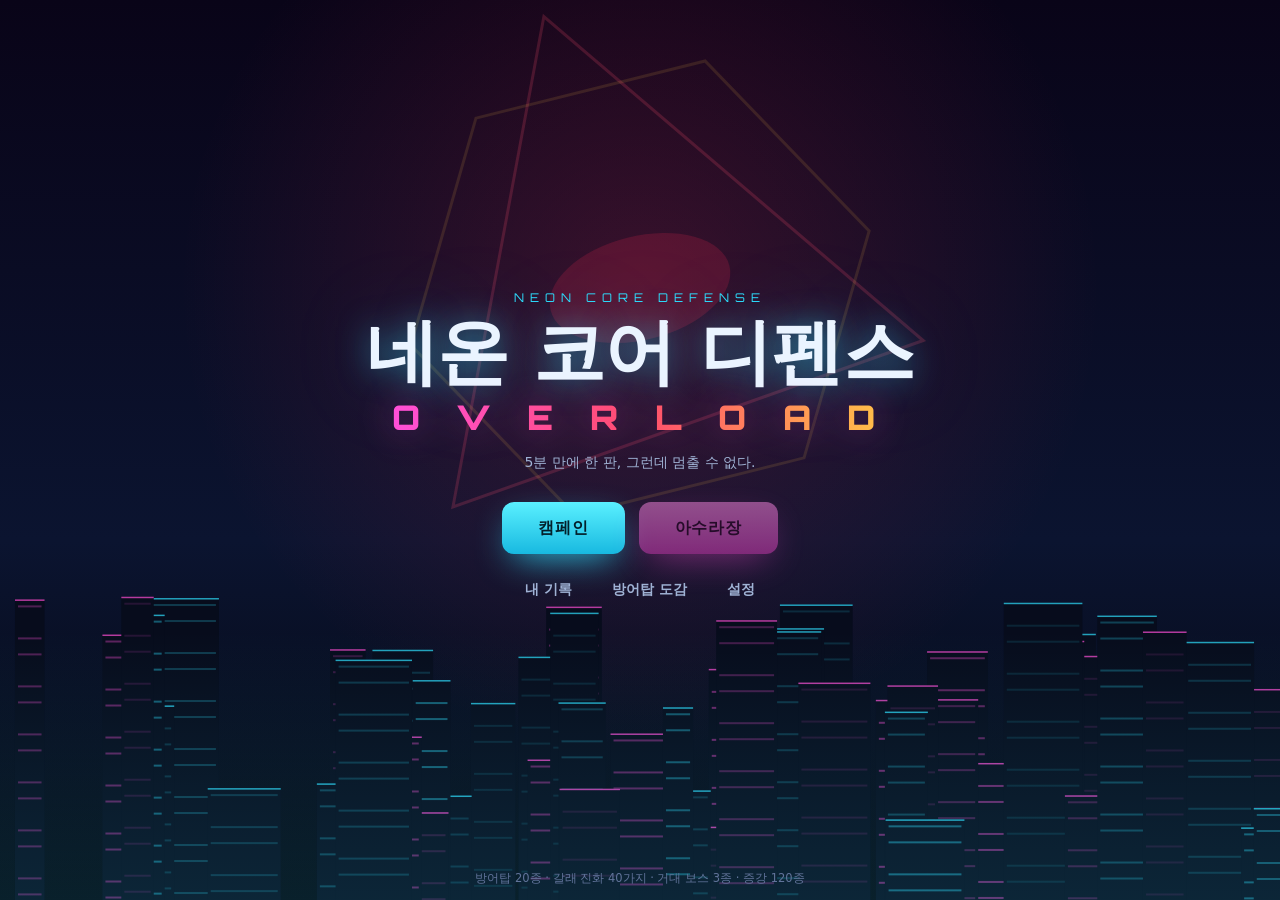
==== commit 19fb438f: "결과 카드 저장: Artifact 다운로드 권한 지원, 웹은 일반 다운로드 Co-Authored-By: Claude Opus 5.5 <noreply@anthropic.com>" ====
--- a/index.html
+++ b/index.html
@@ -4317,11 +4317,22 @@
  g.fillStyle='rgba(255,255,255,.55)'; g.font='600 20px sans-serif'; g.textAlign='right'; g.fillText('너도 한번 해볼래?',1130,580);
  return c;
 }
+/* Artifact 안에서는 다운로드 권한(downloads)으로, 그 밖에서는 일반 다운로드로 저장한다 */
+async function saveCard(c){
+ const name='neon-overload-result.png';
+ const dl=window.claude&&window.claude.use?await window.claude.use('downloads').catch(()=>null):null;
+ if(dl){
+  c.toBlob(b=>{ dl.save({filename:name,data:b}).then(()=>toast('저장했어요','good'),e=>{ if(e&&e.code!=='declined') toast('저장하지 못했어요. 그림을 길게 눌러 저장해 보세요','bad'); }); },'image/png');
+  return;
+ }
+ const a=document.createElement('a'); a.download=name; a.href=c.toDataURL('image/png'); document.body.appendChild(a); a.click(); a.remove();
+}
 function showCard(r){
  const c=makeCard(r), url=c.toDataURL('image/png');
  const s=openModal('<div class="kicker">RESULT CARD</div><h2>결과 카드</h2><p class="lead">길게 누르거나 저장 버튼으로 그림을 저장해서 친구에게 보내 보세요.</p>'+
   '<img src="'+url+'" style="width:100%;border-radius:12px;border:1px solid var(--edge2)" alt="결과 카드">'+
-  '<div class="row"><a class="btn big" download="neon-overload-result.png" href="'+url+'">카드 저장</a><button class="btn" id="cd-copy">글로 복사</button><button class="btn ghost" id="cd-back">돌아가기</button></div>');
+  '<div class="row"><button class="btn big" id="cd-save">카드 저장</button><button class="btn" id="cd-copy">글로 복사</button><button class="btn ghost" id="cd-back">돌아가기</button></div>');
+ $('#cd-save').onclick=()=>saveCard(c);
  $('#cd-copy').onclick=()=>{
   const txt='네온 코어 디펜스: 오버로드 · '+(G.mode==='chaos'?'아수라장 웨이브 '+G.wave:G.st.id+' '+G.st.n+' '+(r.win?'★'.repeat(r.stars):'패배'))+' · '+fmt(G.stats.score)+'점\n너도 한번 해볼래?';
   if(navigator.clipboard) navigator.clipboard.writeText(txt).then(()=>toast('복사했어요','good'),()=>toast('복사하지 못했어요','bad'));
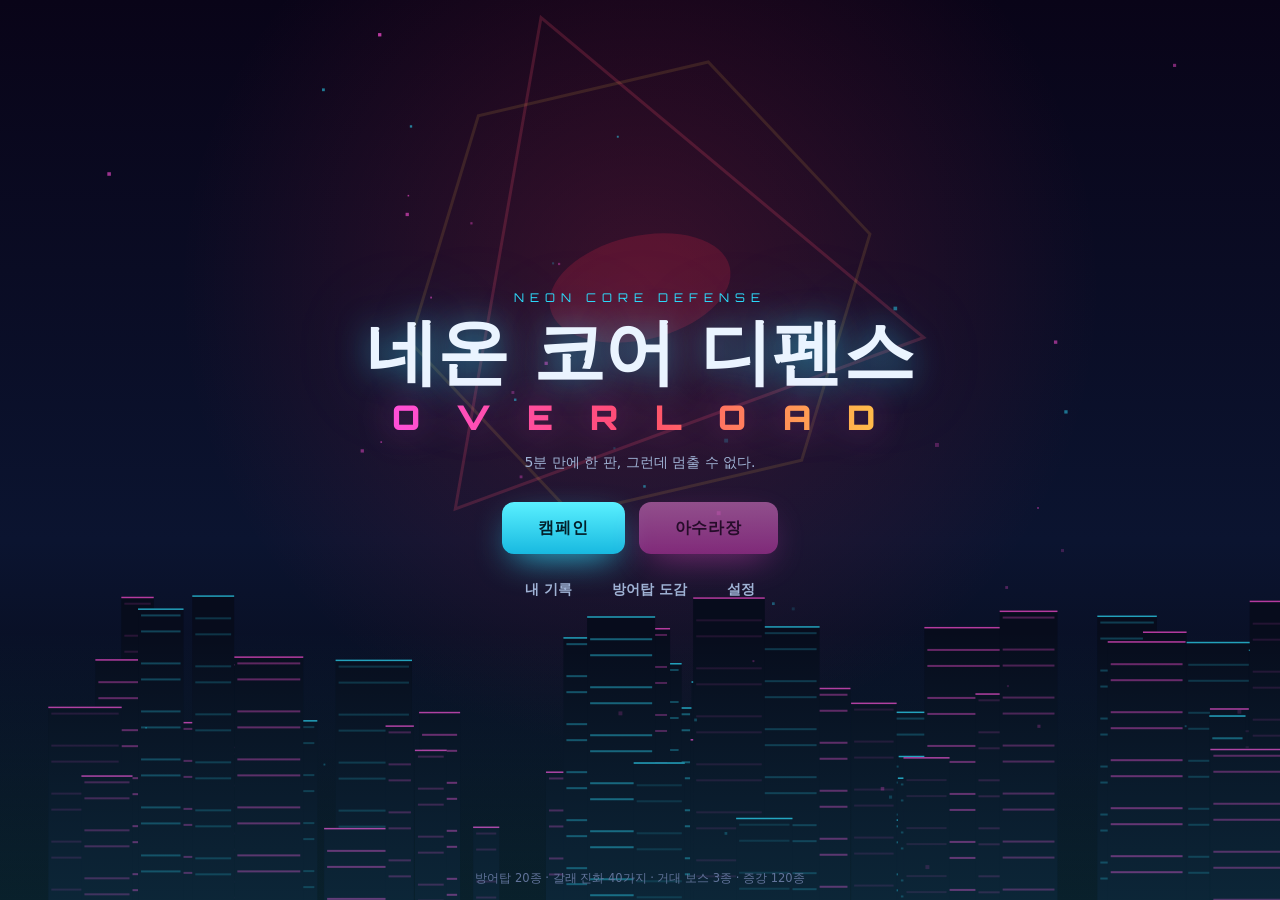
==== commit 3e30ecf4: "품질 개선: 전투 연출·화면·HUD 다듬기 - 배경: 챕터마다 비·물방울·별빛이 떠다니고, 회랑 위로 적이 가는 방향의 빛이 흐른다 - 전투 손맛: 총구 섬광, 탄환 꼬리, 명중 " ====
--- a/index.html
+++ b/index.html
@@ -141,7 +141,16 @@
 .hud{flex:none;display:flex;align-items:center;gap:10px;padding:6px 10px;background:linear-gradient(180deg,rgba(8,14,30,.96),rgba(6,10,22,.9));
   border-bottom:1px solid var(--edge);height:52px}
 .hud-l,.hud-r{display:flex;align-items:center;gap:6px}
-.hud-c{flex:1;text-align:center;font-weight:700;font-size:13px;color:var(--mute);overflow:hidden;text-overflow:ellipsis;white-space:nowrap}
+.hud-c{flex:1;text-align:center;font-weight:700;font-size:13px;color:var(--mute);overflow:hidden;min-width:0;display:flex;flex-direction:column;align-items:center;justify-content:center;gap:2px}
+#h-stage{overflow:hidden;text-overflow:ellipsis;white-space:nowrap;max-width:100%;line-height:1.1}
+#h-next{display:flex;gap:8px;align-items:center;justify-content:center;height:22px;font-size:11px;color:var(--dim)}
+#h-next .np{display:inline-flex;align-items:center;gap:2px;font-family:var(--font-d);font-weight:700;color:var(--mute)}
+#h-next .np img{width:20px;height:20px}
+#h-next .np.boss{color:#ffb3c0}
+#h-next .np.boss img{width:24px;height:24px}
+#wavebar{height:3px;background:rgba(255,255,255,.06);flex:none}
+#wavebar i{display:block;height:100%;width:0;background:linear-gradient(90deg,#18b9e0,#2fe0ff);transition:width .25s linear,background .3s}
+#wavebar.war i{background:linear-gradient(90deg,#ff4fd8,#ff4d6d);box-shadow:0 0 10px #ff4fd8}
 .ro{display:flex;flex-direction:column;align-items:flex-start;padding:3px 10px;border-radius:9px;border:1px solid var(--edge);background:rgba(255,255,255,.03);min-width:64px}
 .ro .k{font-size:9.5px;letter-spacing:.12em;color:var(--dim);font-weight:700}
 .ro .v{font-family:var(--font-d);font-weight:800;font-size:16px;line-height:1.1}
@@ -461,13 +470,14 @@
         <div class="ro life"><span class="k">코어</span><span class="v" id="h-life">20</span></div>
         <div class="ro shield hide" id="h-shield-box"><span class="k">보호막</span><span class="v" id="h-shield">0</span></div>
       </div>
-      <div class="hud-c" id="h-stage">1-1 첫 불빛</div>
+      <div class="hud-c"><div id="h-stage">1-1 첫 불빛</div><div id="h-next"></div></div>
       <div class="hud-r">
         <div class="seg"><button class="btn sm on" data-speed="1">1×</button><button class="btn sm" data-speed="2">2×</button><button class="btn sm" data-speed="3">3×</button></div>
         <button class="btn sm" id="h-pause">❚❚</button>
         <button class="btn sm" id="h-menu">메뉴</button>
       </div>
     </header>
+    <div id="wavebar"><i></i></div>
     <div class="stage" id="stage">
       <canvas id="game" width="1280" height="720"></canvas>
       <div id="banner"><div class="b-txt"></div><div class="b-sub"></div></div>
@@ -769,6 +779,7 @@
    case 'wave': this.tone({f:220,f2:440,type:'sawtooth',d:.45,g:.07,lp:1200,lp2:3000,verb:1}); break;
    case 'star': this.chord([1047,1319,1568],{type:'triangle',d:.35,g:.07,stag:.04,verb:1}); break;
    case 'unlock': this.chord([523,784,1047,1568],{type:'triangle',d:.9,g:.07,stag:.09,verb:1}); break;
+   case 'clear': this.chord([659,784,988],{type:'triangle',d:.45,g:.06,stag:.06,verb:1}); break;
    case 'win': this.chord([523,659,784,1047],{type:'triangle',d:1.1,g:.09,stag:.12,verb:1}); this.chord([262,330,392],{type:'sine',d:1.4,g:.06,at:.45,verb:1}); break;
    case 'lose': this.chord([392,330,262,196],{type:'sawtooth',d:1,g:.09,stag:.2,lp:1100,verb:1}); this.tone({f:49,type:'sine',d:1.8,g:.13}); break;
    case 'augshow': this.hiss({f:600,f2:6000,d:.5,g:.05,type:'bandpass',q:2,verb:1}); this.chord([440,554,659],{type:'sine',d:.5,g:.04,stag:.08,verb:1}); break;
@@ -1158,6 +1169,7 @@
 function waveHpMul(st,w){ return CH_HP[st.ch]*(1+.05*(st.idx%6))*(1+.1*(w-1)+.006*(w-1)*(w-1)); }
 /* 적마다 위협도(비용)를 매기고, 웨이브마다 정해진 예산 안에서
    싼 적(물량)과 특수 적(소수)을 섞는다 — 특수 적이 한꺼번에 몰리는 일이 없다. */
+const DENS=1.35;   /* 한 웨이브의 적 수 배율. 적 하나의 체력·보상은 1/DENS 라서 총량은 같다 */
 const THREAT={drone:1,swift:.8,brute:3,flyer:1.5,splitter:2.2,healer:3.5,shield:2.2,phase:2,blinker:1.6,sapper:3.5,stealth:2,bearer:3,berserk:2.5,carrier:5,shard:.5};
 function buildWaves(st){
  const P=st.pool, N=st.waves, out=[];
@@ -1181,6 +1193,7 @@
   if(w===N&&!st.boss) g.push([fod[0],Math.round(B*.35/THREAT[fod[0]]),.4,8]);
   out.push(g);
  }
+ for(const wv of out) for(const g of wv){ g[1]=Math.max(1,Math.round(g[1]*DENS)); g[2]=g[2]*.82; }
  if(st.boss){
   const B=(9+N*3.2)*(1+.12*st.ch);
   const g=[[st.boss,1,1,3],[fod[0],Math.round(B*.4/THREAT[fod[0]]),.7,0]];
@@ -1194,7 +1207,7 @@
 const CHAOS_POOL=['drone','swift','brute','flyer','splitter','healer','shield','phase','blinker','sapper','stealth','bearer','berserk','carrier'];
 function chaosWave(n){
  const out=[], avail=CHAOS_POOL.slice(0,Math.min(CHAOS_POOL.length,3+Math.floor(n/2)));
- const cnt=Math.round(7+n*1.1);
+ const cnt=Math.round((7+n*1.1)*DENS);
  out.push([avail[(n*3)%avail.length],cnt,Math.max(.22,.8-n*.012),0]);
  out.push([avail[(n*5+1)%avail.length],Math.round(cnt*.5),.8,3]);
  if(n>=5) out.push([avail[(n*7+2)%avail.length],Math.round(cnt*.35),.9,6]);
@@ -1645,6 +1658,9 @@
  G.fx.push({k:'evo',x:t.x,y:t.y,col:evoCol(t),life:1.2,max:1.2});
  burst(t.x,t.y,evoCol(t),40,2.2);
  G.shake=Math.max(G.shake,4);
+ G.punch={t:0,dur:.85,x:t.x,y:t.y};
+ G.slowmo=Math.max(G.slowmo,.35);
+ banner('진화 완료',towerName(t),false);
 }
 function sellTower(t){
  if(!t||t.ghost) return;
@@ -1675,7 +1691,7 @@
 }
 function addFx(o){ if(G.fx.length<(G.lowfx?140:320)) G.fx.push(o); }
 function ring(x,y,r,col,life,w){ addFx({k:'ring',x:x,y:y,r:r,col:col,life:life||.4,max:life||.4,w:w||2}); }
-function boom(x,y,r,col){ addFx({k:'boom',x:x,y:y,r:r,col:col,life:.42,max:.42}); }
+function boom(x,y,r,col){ addFx({k:'boom',x:x,y:y,r:r,col:col,life:.42,max:.42}); if(r>=70) G.shake=Math.max(G.shake,2.5); }
 function beamFx(x1,y1,x2,y2,col,life,w){ addFx({k:'beam',x1:x1,y1:y1,x2:x2,y2:y2,col:col,life:life||.18,max:life||.18,w:w||3}); }
 function boltFx(pts,col,life){ addFx({k:'bolt',pts:pts,col:col,life:life||.2,max:life||.2}); }
 
@@ -1820,6 +1836,7 @@
  if(src) src.kills++;
  if(!e.D.minion||Math.random()<.3) say(e.x,e.y-e.r,'+'+g,'#ffc247',e.D.boss?18:11);
  burst(e.x,e.y,e.col,e.D.giant?60:10,e.D.giant?4:1.4);
+ if(!e.D.minion&&!e.D.giant) ring(e.x,e.y,e.r+4,e.col,.28,1.6);
  SND.play('die',45);
  const A=G.aug;
  if(e.D.split&&!A.splitter_none){
@@ -2136,6 +2153,7 @@
  const list=G.ghosts.length?G.towers.concat(G.ghosts):G.towers;
  for(const t of list){
   if(t.recoil>0) t.recoil=Math.max(0,t.recoil-dt*6);
+  if(t.muzzle>0) t.muzzle=Math.max(0,t.muzzle-dt*12);
   if(t.flash>0) t.flash-=dt;
   t.spin+=dt;
   if(t.jam>G.time){ for(const w of t.wep){ w.beams=[]; w.on=false; } continue; }
@@ -2148,6 +2166,7 @@
    w.cd-=dt;
    if(w.cd<=0){
     if(shoot(t,w)){
+     t.muzzle=1;
      const x=S(t,w);
      let rate=x.rate;
      if(k==='gatling') rate*=1+w.spin*(x.spin-1);
@@ -2174,6 +2193,7 @@
   }
   p.life-=dt;
   if(p.life<=0) continue;
+  if(!G.lowfx){ const tr=p.tr||(p.tr=[]); tr.push(p.x,p.y); if(tr.length>14) tr.splice(0,2); }
   if(p.k==='missile'){
    if(!p.tg||!p.tg.alive){ p.tg=nearestEnemy(p.x,p.y,260,null,true); }
    if(p.tg){
@@ -2210,6 +2230,7 @@
  if(p.k==='bullet'){
   const done=hurt(e,p.dmg,{src:p.src,kind:'hit',crit:x.crit,cmul:x.cmul,from:{x:p.src.x,y:p.src.y}});
   if(done) hitAugs(e,done,p.src);
+  burst(e.x,e.y,p.col,3,.6);
   p.hit.push(e);
   if(p.bounce>0){ p.bounce--; const n=nearestEnemy(e.x,e.y,120,p.hit); if(n){ p.tg=n; p.dmg*=.8; return true; } }
   if(p.pierce>0){ p.pierce--; const n=nearestEnemy(e.x,e.y,90,p.hit); if(n){ p.tg=n; return true; } }
@@ -2359,13 +2380,13 @@
 /* ═══════════ 적 ═══════════ */
 function spawnEnemy(type,lane,dist,hpMul){
  const D=ENEMIES[type], A=G.aug;
- let hm=(hpMul||1)*(G.hard?1.6:1)*(A.reverse_path?2:1);
+ let hm=(hpMul||1)*(G.hard?1.6:1)*(A.reverse_path?2:1)*(D.boss?1:1/DENS);
  if(D.boss&&G.mode==='campaign') hm=(G.hard?1.6:1)*(A.reverse_path?2:1);
  const chArmor=G.mode==='chaos'?Math.floor(G.wave*.35):(G.st?G.st.ch*2:0);
  const e={type:type,D:D,lane:lane||0,dist:Math.max(0,dist||0),x:0,y:0,ang:0,prog:0,
   hp:D.hp*hm,maxHp:D.hp*hm,hpMulBase:hpMul||1,armor:D.armor+(D.boss?0:chArmor),
   shield:D.shield?D.shield.amt*hm:0,shieldMax:D.shield?D.shield.amt*hm:0,shieldT:0,
-  spd:D.spd,gold:D.gold,r:D.r,col:D.col,air:!!D.air,alive:true,hitT:0,
+  spd:D.spd,gold:D.boss?D.gold:D.gold/DENS,r:D.r,col:D.col,air:!!D.air,alive:true,hitT:0,
   slow:0,slowT:0,freeze:0,stun:0,root:0,pois:[],markT:0,markV:0,bounty:false,shred:0,crack:0,auraSlow:0,
   vis:!D.stealth,blinkCd:D.blink?D.blink.cd*.6:0,blinkT:0,jamCd:D.jam?D.jam.cd*.6:0,healCd:rnd(.2,1),
   invuln:0,age:0,wob:Math.random()*TAU,padT:0,blockT:0,wpHit:0};
@@ -2650,7 +2671,7 @@
 /* ═══════════ 판 시작 ═══════════ */
 function resetBattle(){
  Object.assign(G,{wave:0,waveOn:false,queue:[],waveT:0,prep:0,prepMax:0,cShield:0,
-  towers:[],ghosts:[],enemies:[],shots:[],fx:[],parts:[],texts:[],pools:[],mines:[],vortex:[],echoQ:[],tele:[],orbitals:[],
+  towers:[],ghosts:[],enemies:[],shots:[],fx:[],parts:[],texts:[],pools:[],mines:[],vortex:[],echoQ:[],tele:[],orbitals:[],punch:null,
   time:0,frame:0,paused:false,over:false,sel:null,buy:null,hover:null,aimSkill:null,
   aug:{},augList:[],augPending:false,overclockT:0,freezeT:0,freezeBoss:0,firstStrikeT:0,killRate:0,killRateT:0,
   bosses:[],bossPending:null,cine:null,slowmo:0,shake:0,cam:{x:W/2,y:H/2,z:1},blackout:-1,buffsDirty:true,
@@ -2752,6 +2773,7 @@
 }
 function endWave(early){
  G.waveOn=false;
+ G.punchSkipBanner=false;
  const A=G.aug, chG=G.mode==='chaos'?1+G.wave*.02:CH_GOLD[G.st.ch];
  let bonus=Math.round((40+G.wave*8)*chG);
  let mined=0, interest=0, repair=0;
@@ -2769,6 +2791,7 @@
  G.gold+=bonus;
  const c=G.paths[0].core;
  say(c.x,c.y-50,'+'+bonus,'#ffc247',18);
+ if(!(G.mode==='chaos'&&G.wave%3===0)){ banner('방어 성공','+'+bonus+' 에너지',false); SND.play('clear'); }
  if(repair) healCore(repair);
  if(A.barrier_regen&&G.cShield>0) healCore(1);
  if(A.cooldown_reset) for(const s of G.skills) s.cd=0;
@@ -3469,6 +3492,49 @@
  BG=c;
 }
 
+/* ── 배경에 떠도는 입자: 챕터마다 비 · 물방울 · 별빛 ── */
+let AMB=null, AMBkey='', rLast=0;
+function ambInit(){
+ const rng=mulberry32(G.st.ch*31+7), n=G.lowfx?30:64; AMB=[];
+ for(let i=0;i<n;i++) AMB.push({x:rng()*W,y:rng()*H,s:rng(),p:rng()*TAU,v:.45+rng()});
+ AMBkey=G.mapId+'|'+G.mode;
+}
+function drawAmbient(g,T,dt){
+ if(!AMB||AMBkey!==G.mapId+'|'+G.mode) ambInit();
+ const ch=G.st.ch;
+ g.save(); g.globalCompositeOperation='lighter';
+ for(let i=0;i<AMB.length;i++){
+  const a=AMB[i];
+  if(ch===0){
+   a.y+=a.v*640*dt; a.x-=a.v*95*dt;
+   if(a.y>H){ a.y=-24; a.x=Math.random()*(W+80); } if(a.x<-30) a.x+=W+60;
+   g.strokeStyle='rgba(150,205,255,'+(.1+.12*a.s)+')'; g.lineWidth=1;
+   g.beginPath(); g.moveTo(a.x,a.y); g.lineTo(a.x+6,a.y-20*a.v); g.stroke();
+  } else if(ch===1){
+   a.y-=a.v*28*dt; a.x+=Math.sin(T*1.2+a.p)*12*dt;
+   if(a.y<-12){ a.y=H+12; a.x=Math.random()*W; }
+   g.strokeStyle='rgba(120,205,255,'+(.14+.16*a.s)+')'; g.lineWidth=1;
+   g.beginPath(); g.arc(a.x,a.y,2+a.s*5,0,TAU); g.stroke();
+  } else {
+   a.x+=a.v*7*dt; if(a.x>W+5) a.x=-5;
+   const tw=.5+.5*Math.sin(T*(1+a.v)+a.p);
+   g.fillStyle='rgba(255,232,190,'+(.1+.5*tw*a.s)+')'; const sz=1.4+a.s*1.8; g.fillRect(a.x,a.y,sz,sz);
+  }
+ }
+ g.restore();
+}
+/* 회랑 위로 적이 가는 방향으로 빛이 흐른다 */
+function drawFlow(g,T){
+ g.save(); g.globalCompositeOperation='lighter'; g.lineCap='round'; g.lineJoin='round';
+ const acc=CHAPTERS[G.st.ch].acc;
+ for(const P of G.paths){
+  if(!P.p2d){ const p=new Path2D(); P.pts.forEach((q,i)=>i?p.lineTo(q.x,q.y):p.moveTo(q.x,q.y)); P.p2d=p; }
+  g.strokeStyle=hexA(acc,.5); g.lineWidth=3; g.setLineDash([2,26]); g.lineDashOffset=-T*70; g.stroke(P.p2d);
+  g.strokeStyle='rgba(255,255,255,.16)'; g.lineWidth=1.2; g.setLineDash([10,34]); g.lineDashOffset=-T*96; g.stroke(P.p2d);
+ }
+ g.setLineDash([]); g.restore();
+}
+
 function render(){
  if(!G.paths.length) return;
  if(!BG||BGkey!==G.mapId+'|'+G.mode) buildBG();
@@ -3481,6 +3547,8 @@
  if(cam.z!==1||cam.x!==W/2||cam.y!==H/2){ g.translate(W/2,H/2); g.scale(cam.z,cam.z); g.translate(-cam.x,-cam.y); }
  if(G.shake>.05) g.translate(rnd(-G.shake,G.shake)*.6,rnd(-G.shake,G.shake)*.6);
  g.drawImage(BG,0,0);
+ { const rdt=Math.min(.05,Math.max(0,T-(rLast||T))); rLast=T; drawAmbient(g,T,rdt); }
+ drawFlow(g,T);
  drawTerrain(g,T);
  drawCore(g,T);
  drawPools(g,T);
@@ -3604,11 +3672,22 @@
   g.save(); g.translate(t.x,t.y);
   if(ghost){ g.globalAlpha=.4+.15*Math.sin(T*6); }
   if(t.flash>0){ g.save(); g.globalCompositeOperation='lighter'; glow(g,0,0,40+t.flash*20,evoCol(t),Math.min(1,t.flash)); g.restore(); }
+  /* 새로 지은 탑은 커지며 나타나고 번쩍인다 */
+  const bage=G.time-t.born;
+  if(bage>=0&&bage<.4){
+   const bk=Math.min(1,bage/.34), bs=.5+.5*easeOut(bk)+.14*Math.sin(bk*Math.PI);
+   g.scale(bs,bs);
+   g.save(); g.globalCompositeOperation='lighter'; glow(g,0,0,40,t.D.col,(1-bage/.4)*.85); g.restore();
+  }
   if(SAVE.d.cleared['3-4']&&t.evo&&SAVE.d.set.skin!==false){ g.save(); g.globalCompositeOperation='lighter'; glow(g,0,0,30,'#ffc247',.25+.1*Math.sin(T*2+t.x)); g.restore(); }
   let sp=t.spin;
   const w0=t.wep[0];
   if(w0&&w0.s.kind==='gatling') sp=t.spin*(.4+w0.spin*2.5);
   drawTowerArt(g,t.id,t.evo,t.evo2,t.lv,t.ang,t.recoil,sp,T);
+  if(t.muzzle>0&&!G.lowfx){
+   g.save(); g.globalCompositeOperation='lighter';
+   glow(g,Math.cos(t.ang)*16,Math.sin(t.ang)*16,10+14*t.muzzle,evoCol(t),.9*t.muzzle); g.restore();
+  }
   if(t.jam>G.time){
    g.globalAlpha=.6; g.fillStyle='rgba(5,8,16,.75)'; circ(g,0,0,19); g.fill();
    g.globalAlpha=.6+Math.sin(T*20)*.3; g.strokeStyle='#ffd34d'; g.lineWidth=2; g.setLineDash([4,4]); circ(g,0,0,21); g.stroke(); g.setLineDash([]);
@@ -3674,6 +3753,14 @@
  g.save(); g.globalCompositeOperation='lighter';
  for(const p of G.shots){
   if(p.delay>0) continue;
+  if(p.tr&&p.tr.length>=4){
+   const a=p.tr; g.lineCap='round';
+   for(let i=2;i<a.length;i+=2){
+    const f=i/a.length;
+    g.strokeStyle=hexA(p.col||'#ffffff',f*.6); g.lineWidth=1+f*(p.k==='plasma'?5:2.6);
+    g.beginPath(); g.moveTo(a[i-2],a[i-1]); g.lineTo(a[i],a[i+1]); g.stroke();
+   }
+  }
   switch(p.k){
    case 'bullet': glow(g,p.x,p.y,p.small?7:10,p.col,.9); g.fillStyle='#fff'; circ(g,p.x,p.y,p.small?1.6:2.2); g.fill(); break;
    case 'dart': glow(g,p.x,p.y,10,p.col,.9); g.fillStyle=p.col; poly(g,p.x,p.y,4,3,T*20); g.fill(); break;
@@ -3815,7 +3902,8 @@
 function startTitleBG(){
  const c=$('#title-bg'), g=c.getContext('2d');
  cancelAnimationFrame(titleRAF);
- const rng=mulberry32(7), blds=[];
+ const rng=mulberry32(7), blds=[], motes=[];
+ for(let i=0;i<46;i++) motes.push({x:rng(),y:rng(),v:.02+rng()*.05,s:rng(),c:rng()<.5?'#2fe0ff':'#ff4fd8'});
  for(let i=0;i<60;i++) blds.push({x:rng(),w:.02+rng()*.05,h:.08+rng()*.26,c:rng()<.5?'#2fe0ff':'#ff4fd8',l:rng()});
  const draw=()=>{
   if(G.scene!=='title') return;
@@ -3843,6 +3931,12 @@
   }
   const hg=g.createLinearGradient(0,h*.7,0,h); hg.addColorStop(0,'rgba(47,224,255,0)'); hg.addColorStop(1,'rgba(47,224,255,.12)');
   g.fillStyle=hg; g.fillRect(0,h*.7,w,h*.3);
+  for(const m of motes){
+   m.y-=m.v*.016; if(m.y<-.02){ m.y=1.02; m.x=Math.random(); }
+   const a=.25+.5*Math.abs(Math.sin(T*.8+m.s*9));
+   g.globalAlpha=a*(.3+.7*(1-m.y)); g.fillStyle=m.c; const sz=1.5+m.s*2.5; g.fillRect(m.x*w+Math.sin(T+m.s*7)*8,m.y*h,sz,sz);
+  }
+  g.globalAlpha=1;
   titleRAF=requestAnimationFrame(draw);
  };
  draw();
@@ -4034,6 +4128,8 @@
   el.className='scard2'; el.dataset.t=id;
   el.innerHTML='<span class="hk">'+(i+1)+'</span><canvas></canvas><div class="n">'+D.n+'</div><div class="c">'+buildCost(id)+'</div>';
   towerIcon(el.querySelector('canvas'),id);
+  el.addEventListener('pointerenter',()=>{ if(!G.buy&&!G.aimSkill&&G.aimSkill!==0) tip(D.n+' · '+ROLES[D.role].n+' — '+D.desc); });
+  el.addEventListener('pointerleave',()=>{ if(!G.buy) tip(''); });
   box.appendChild(el);
   bindShopCard(el,id);
  });
@@ -4090,6 +4186,29 @@
  $('#d-auto').classList.toggle('on',G.auto);
  syncShop(); syncSkills();
  if(G.sel) syncPop();
+ /* 웨이브 진행 막대: 교전 중엔 남은 적, 준비 중엔 남은 시간 */
+ const wb=$('#wavebar'), wi=wb.firstChild; let pr;
+ if(G.over) pr=0;
+ else if(G.waveOn){ const tot=Math.max(1,G.stats.waveTotal||1); pr=clamp(1-(G.queue.length+G.enemies.length)/tot,0,1); }
+ else pr=G.prepMax>0?clamp(G.prep/G.prepMax,0,1):0;
+ wb.classList.toggle('war',G.waveOn);
+ wi.style.width=(pr*100).toFixed(1)+'%';
+ /* 다음 웨이브에 올 적 */
+ const nk=G.wave+'|'+G.mode+'|'+G.waveOn;
+ if(force||hudCache.np!==nk){ hudCache.np=nk; renderNext(); }
+}
+const _eiu={};
+function enemyIconURL(type){
+ if(_eiu[type]) return _eiu[type];
+ const c=document.createElement('canvas'); enemyIcon(c,type); return (_eiu[type]=c.toDataURL('image/png'));
+}
+function renderNext(){
+ const el=$('#h-next'); const n=G.wave+1; let def=null;
+ if(G.mode==='chaos') def=chaosWave(n); else if(n<=G.totalWaves) def=G.waves[n-1];
+ if(!def||G.over){ el.innerHTML=''; return; }
+ const agg={}, order=[];
+ for(const g of def){ if(agg[g[0]]===undefined){ agg[g[0]]=0; order.push(g[0]); } agg[g[0]]+=g[1]; }
+ el.innerHTML='<span style="opacity:.7">다음</span>'+order.slice(0,6).map(t=>'<span class="np'+(ENEMIES[t].giant?' boss':'')+'" title="'+esc(ENEMIES[t].n)+'"><img alt="" src="'+enemyIconURL(t)+'">'+(ENEMIES[t].giant?'':'×'+agg[t])+'</span>').join('');
 }
 function setSpeed(n){ G.speed=n; $$('#hud [data-speed]').forEach(b=>b.classList.toggle('on',+b.dataset.speed===n)); }
 function togglePause(force){
@@ -4621,6 +4740,12 @@
  }
  if(G.scene!=='battle') return;
  if(G.cine){ stepCine(dt); render(); return; }
+ /* 진화 연출: 탑으로 살짝 다가갔다가 돌아온다 */
+ if(G.punch){
+  const pc=G.punch; pc.t+=dt; const pk=pc.t/pc.dur;
+  if(pk>=1){ G.punch=null; G.cam={x:W/2,y:H/2,z:1}; }
+  else { const f=Math.sin(pk*Math.PI), z=1+.3*f; G.cam.z=z; G.cam.x=lerp(W/2,clamp(pc.x,W/2/z,W-W/2/z),f); G.cam.y=lerp(H/2,clamp(pc.y,H/2/z,H-H/2/z),f); }
+ }
  /* 보스 처치 슬로모션 */
  let sdt=dt;
  if(G.slowmo>0){ G.slowmo-=dt; sdt=dt*.25; }
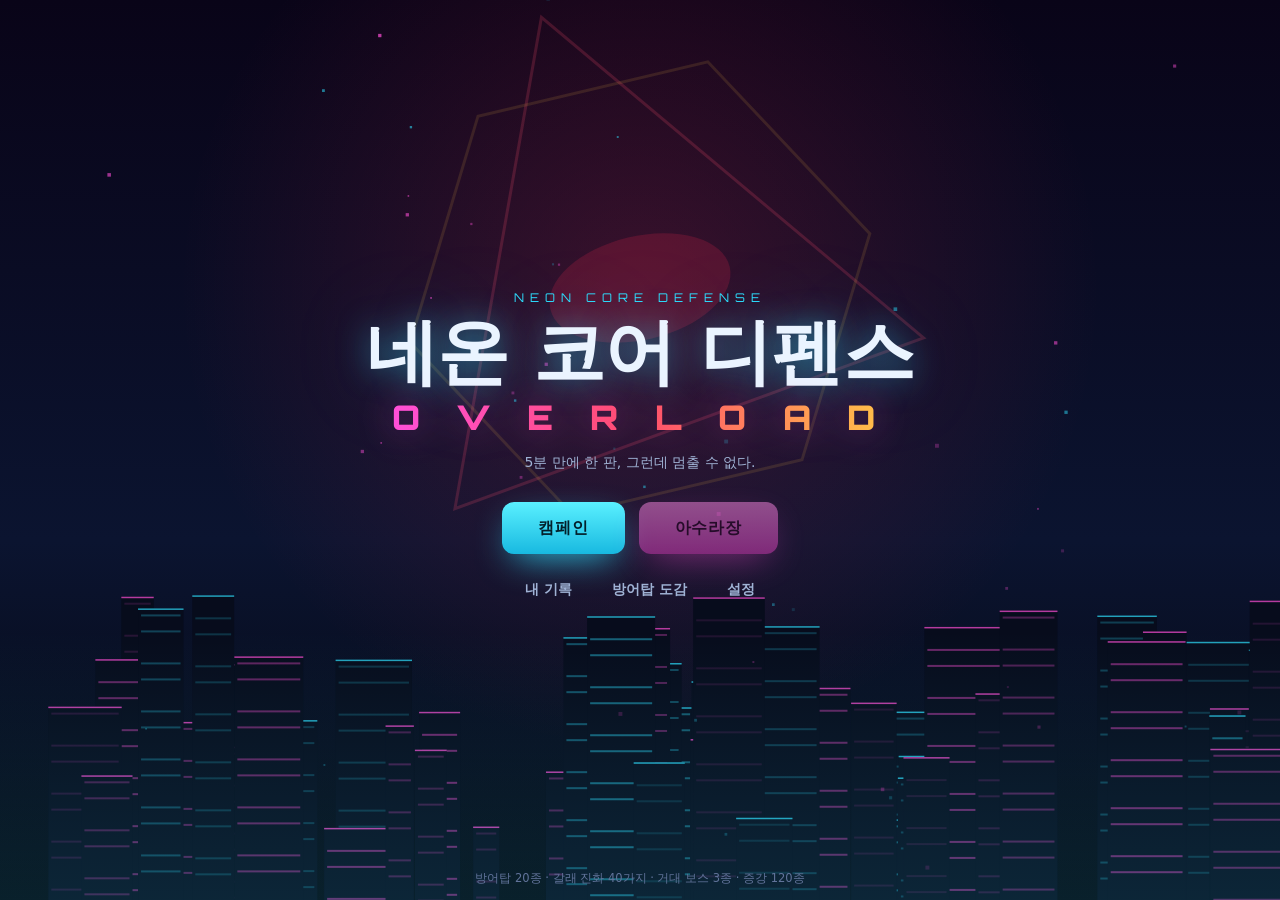
==== commit 37ca76d6: "퀄리티 보강: 저사양 효과 절약, 새 광고 영상·홍보 페이지 갱신 Co-Authored-By: Claude Sonnet 5.5 <noreply@anthropic.com>" ====
--- a/index.html
+++ b/index.html
@@ -3505,6 +3505,7 @@
  g.save(); g.globalCompositeOperation='lighter';
  for(let i=0;i<AMB.length;i++){
   const a=AMB[i];
+  if(G.lowfx&&(i&1)) continue;
   if(ch===0){
    a.y+=a.v*640*dt; a.x-=a.v*95*dt;
    if(a.y>H){ a.y=-24; a.x=Math.random()*(W+80); } if(a.x<-30) a.x+=W+60;
@@ -3530,7 +3531,7 @@
  for(const P of G.paths){
   if(!P.p2d){ const p=new Path2D(); P.pts.forEach((q,i)=>i?p.lineTo(q.x,q.y):p.moveTo(q.x,q.y)); P.p2d=p; }
   g.strokeStyle=hexA(acc,.5); g.lineWidth=3; g.setLineDash([2,26]); g.lineDashOffset=-T*70; g.stroke(P.p2d);
-  g.strokeStyle='rgba(255,255,255,.16)'; g.lineWidth=1.2; g.setLineDash([10,34]); g.lineDashOffset=-T*96; g.stroke(P.p2d);
+  if(!G.lowfx){ g.strokeStyle='rgba(255,255,255,.16)'; g.lineWidth=1.2; g.setLineDash([10,34]); g.lineDashOffset=-T*96; g.stroke(P.p2d); }
  }
  g.setLineDash([]); g.restore();
 }
